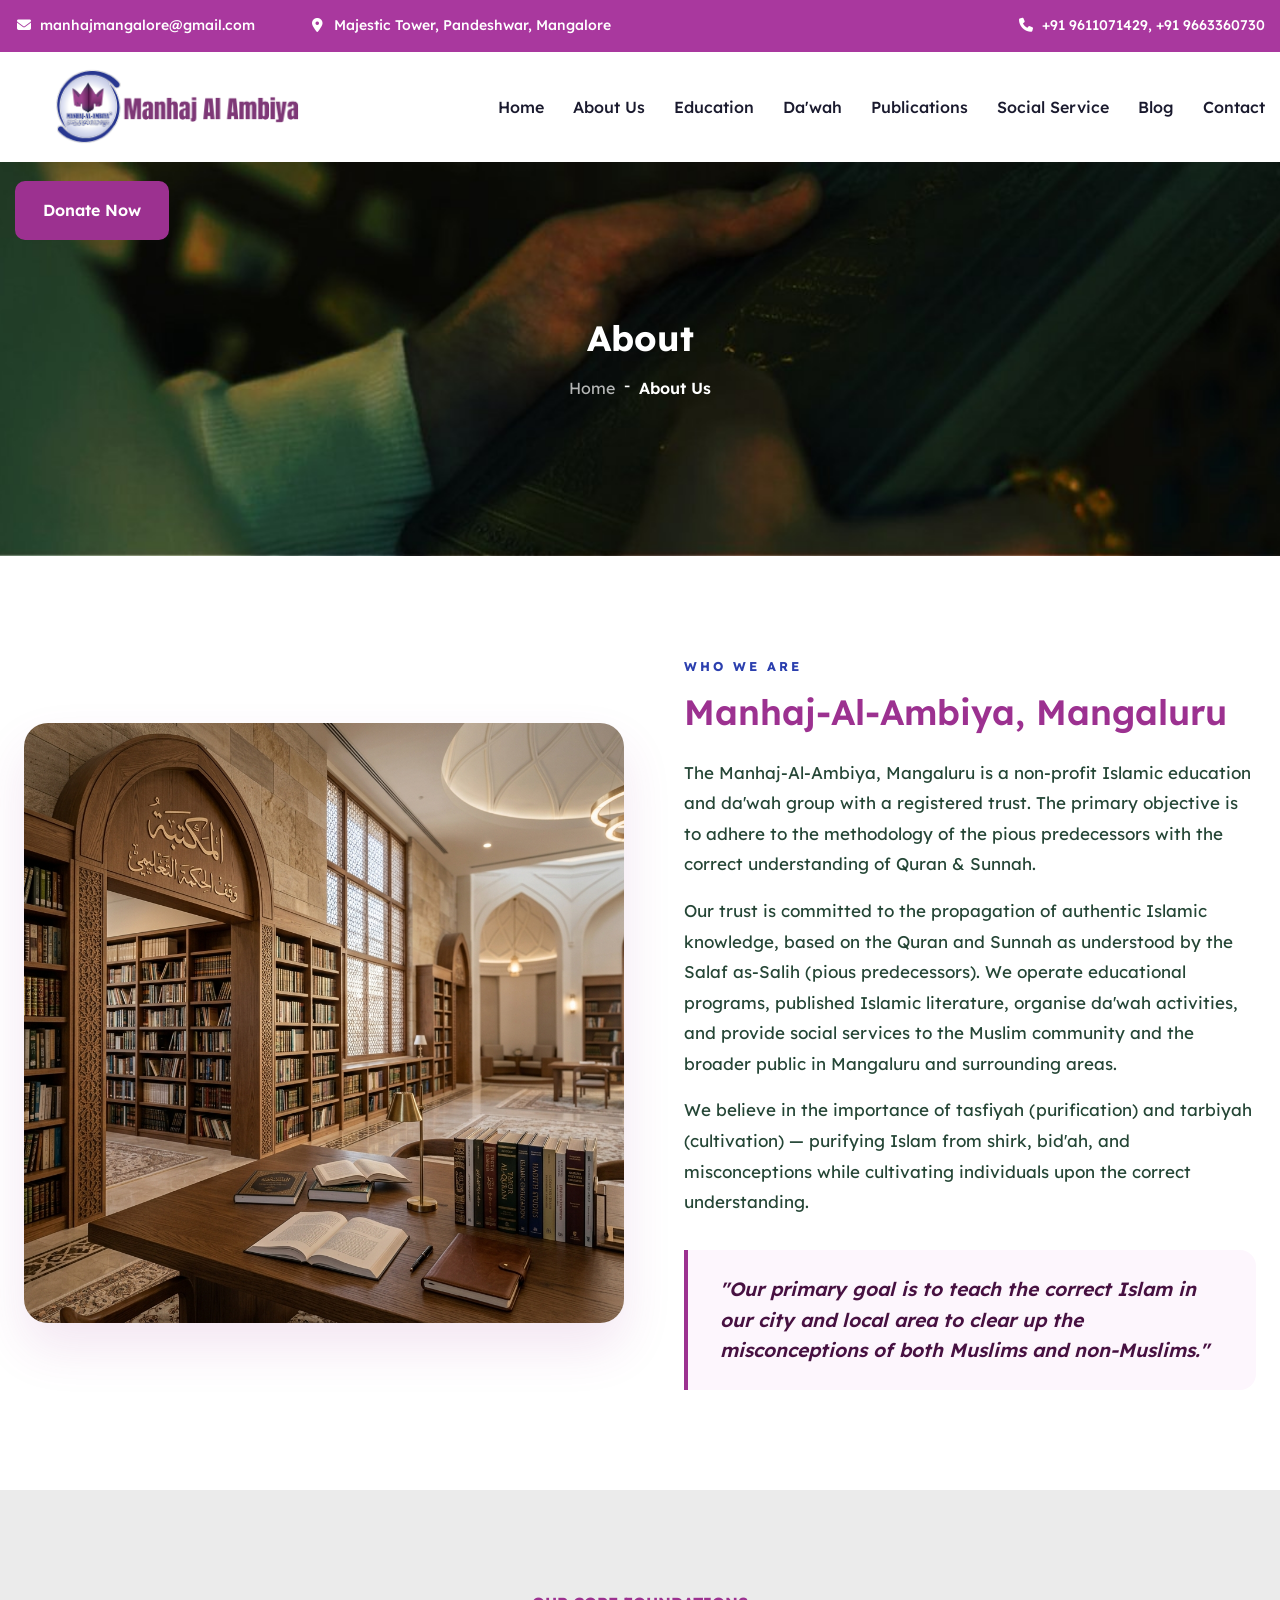
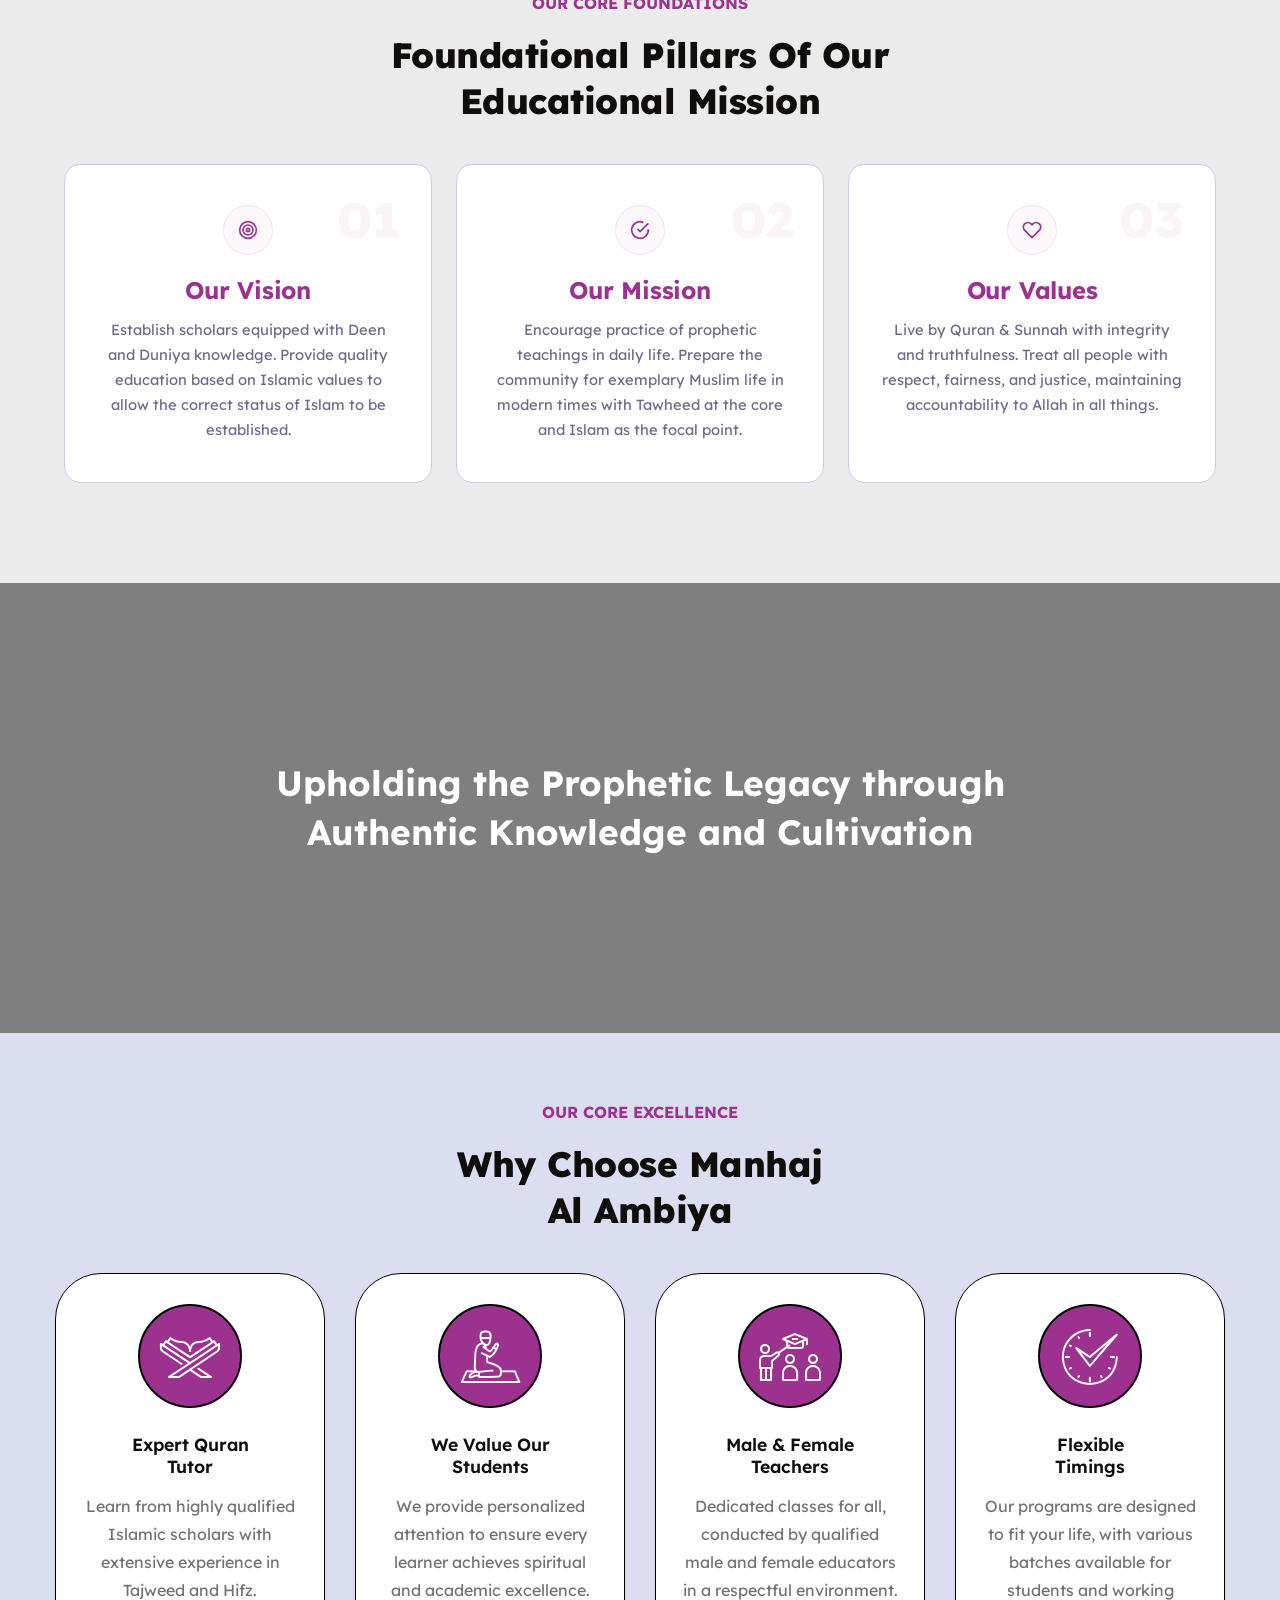
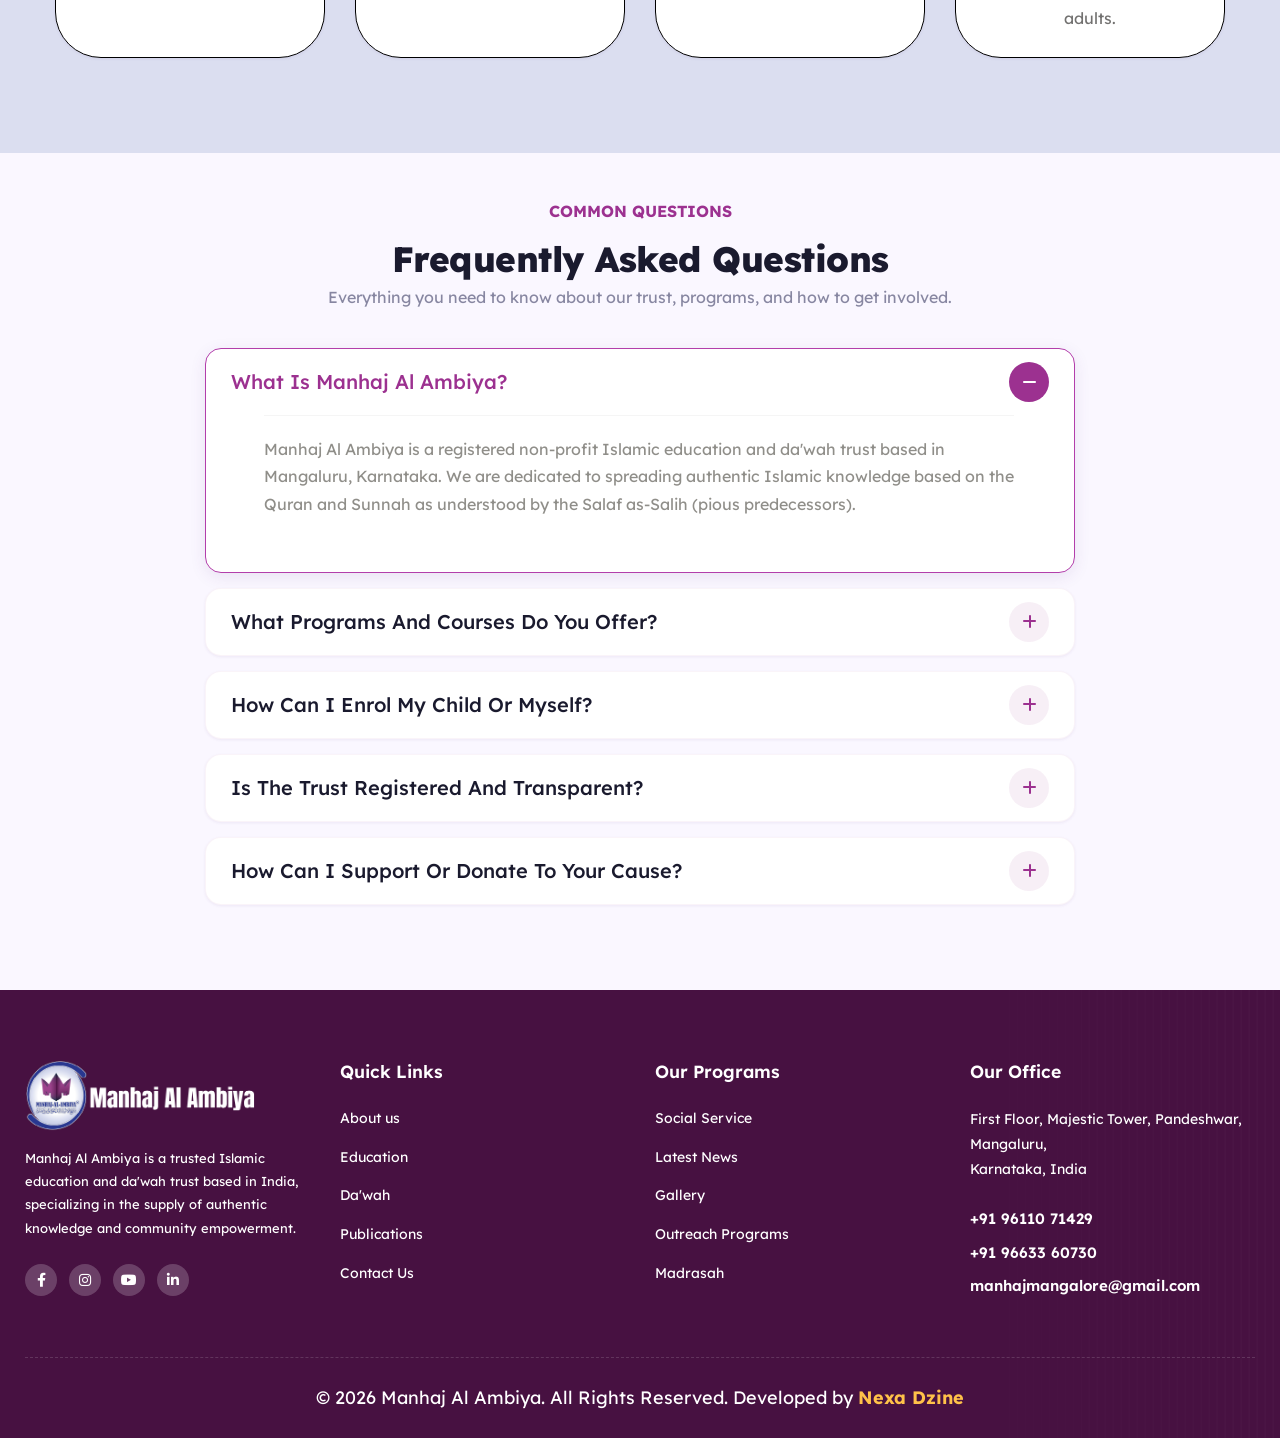
==== about.html @ c3f40b12 "first commit" ====
<!DOCTYPE html>
<html lang="en" dir="ltr">

<head>
	<meta charset="UTF-8">
	<meta name="viewport" content="width=device-width, initial-scale=1.0">
	<title>About Us — Manhaj Al Ambiya</title>
	<meta name="description"
		content="Learn about our mission, vision, and values as a da'wah organisation in Mangaluru followings the pious predecessors.">
	<link href="assets/css/bootstrap.css" rel="stylesheet">
	<link rel="stylesheet" href="assets/css/style.css">
	<link href="assets/css/responsive.css" rel="stylesheet">
	<link href="https://fonts.googleapis.com/css2?family=Lexend:wght@300;400;500;600;700;800;900&display=swap"
		rel="stylesheet">
	<link rel="stylesheet" href="styles.css">
</head>

<body>
	<div class="page-wrapper">

		<!-- Navbar -->
		<!-- Main Header / Style Five -->
		<header class="main-header header-style-five">
			<!-- Header Top -->
			<div class="header-top style-two">
				<div class="auto-container">
					<div class="inner-container">
						<div class="d-flex justify-content-between align-items-center flex-wrap">
							<div class="left-box d-flex align-items-center flex-wrap">
								<ul class="header-top_list">
									<li><span class="icon fa-solid fa-envelope fa-fw"></span>manhajmangalore@gmail.com
									</li>
									<li><span class="icon fa-solid fa-location-dot fa-fw"></span>Majestic Tower,
										Pandeshwar, Mangalore</li>
								</ul>
							</div>
							<ul class="header-top_list-two">
								<li style="font-weight: 500;"><span class="icon fa-solid fa-phone fa-fw"></span>+91
									9611071429, +91 9663360730</li>
							</ul>
						</div>
					</div>
				</div>
			</div>

			<!-- Header Upper -->
			<div class="header-upper">
				<div class="auto-container">
					<div class="inner-container">
						<div class="d-flex justify-content-between align-items-center flex-wrap">

							<div class="logo-box">
								<div class="logo"><a href="index.html"><img src="assets/main-img/logo/main-logo.png"
											alt="Manhaj Al Ambiya Logo"></a></div>
							</div>

							<div class="nav-outer">
								<!-- Main Menu -->
								<nav class="main-menu navbar-expand-md">
									<div class="navbar-header">
										<!-- Toggle Button -->
										<button class="navbar-toggler" type="button" data-toggle="collapse"
											data-target="#navbarSupportedContent" aria-controls="navbarSupportedContent"
											aria-expanded="false" aria-label="Toggle navigation">
											<span class="icon-bar"></span>
											<span class="icon-bar"></span>
											<span class="icon-bar"></span>
										</button>
									</div>

									<div class="navbar-collapse collapse clearfix" id="navbarSupportedContent">
										<ul class="navigation clearfix">
											<li class="active"><a href="index.html">Home</a></li>
											<li><a href="about.html">About Us</a></li>
											<li><a href="education.html">Education</a></li>
											<li><a href="dawa.html">Da'wah</a></li>
											<li><a href="publications.html">Publications</a></li>
											<li><a href="social-service.html">Social Service</a></li>
											<li><a href="blog.html">Blog</a></li>
											<li><a href="contact.html">Contact</a></li>
										</ul>
									</div>
								</nav>
							</div>

							<div class="outer-box d-flex align-items-center flex-wrap">
								<div class="header_button-box">
									<a href="#donation" class="theme-btn btn-style-five">
										<span class="btn-wrap">
											<span class="text-one">Donate Now</span>
											<span class="text-two">Donate Now</span>
										</span>
									</a>
								</div>
								<!-- Mobile Navigation Toggler -->
								<div class="mobile-nav-toggler"><span class="icon flaticon-menu"></span></div>
							</div>

						</div>
					</div>
				</div>
			</div>

			<!-- Mobile Menu  -->
			<div class="mobile-menu">
				<div class="menu-backdrop"></div>
				<div class="close-btn"><span class="icon flaticon-close-1"></span></div>

				<nav class="menu-box">
					<div class="nav-logo"><a href="index.html"><img src="assets/main-img/logo/main-logo.png"
								alt="Manhaj Al Ambiya Logo" style="height:48px;"></a></div>
					<div class="menu-outer">
						<!--Here Menu Will Come Automatically Via Javascript / Same Menu as in Header-->
					</div>
				</nav>
			</div>
		</header>
		<!-- End Header Five -->

		<main>
			<!-- Page Title -->
			<section class="page-title" style="background-image:url(assets/main-img/background/page-title.jpg)">
				<div class="auto-container">
					<h2>About</h2>
					<ul class="bread-crumb clearfix">
						<li><a href="index.html">Home</a></li>
						<li>About Us</li>
					</ul>
				</div>
			</section>
			<!-- End Page Title -->

			<!-- Who We Are -->
			<section class="section">
				<div class="container" style="max-width: 1400px;">
					<div
						style="display: flex; align-items: center; gap: 60px; justify-content: center; flex-wrap: wrap;">

						<!-- Image Column -->
						<div class="fade-up" style="flex: 1 1 100%; max-width: 600px;">
							<div
								style="width: 100%; aspect-ratio: 1/1; max-height: 600px; overflow:hidden; border-radius: 24px; box-shadow: 0 25px 50px rgba(156, 49, 144, 0.12);">
								<img src="assets/main-img/resource/about-us.png" alt="Who We Are - Manhaj-Al-Ambiya"
									style="width: 100%; height: 100%; display:block; object-fit: cover;">
							</div>
						</div>

						<!-- Content Column -->
						<div class="fade-up" style="flex: 1; min-width: 320px; max-width: 650px;">
							<div style="margin-bottom:24px;">
								<span class="section__label">Who We Are</span>
								<h2 class="section__heading" style="margin-top:8px;">Manhaj-Al-Ambiya, Mangaluru</h2>
							</div>
							<p style="font-size: 17px; line-height: 1.8;">The Manhaj-Al-Ambiya, Mangaluru is a
								non-profit Islamic education and da'wah group with a registered trust. The primary
								objective is to adhere to the methodology of the pious predecessors with the correct
								understanding of Quran & Sunnah.</p>
							<p style="font-size: 17px; line-height: 1.8;">Our trust is committed to the propagation of
								authentic Islamic knowledge, based on the Quran and Sunnah as understood by the Salaf
								as-Salih (pious predecessors). We operate educational programs, published Islamic
								literature, organise da'wah activities, and provide social services to the Muslim
								community and the broader public in Mangaluru and surrounding areas.</p>
							<p style="font-size: 17px; line-height: 1.8;">We believe in the importance of tasfiyah
								(purification) and tarbiyah (cultivation) — purifying Islam from shirk, bid'ah, and
								misconceptions while cultivating individuals upon the correct understanding.</p>

							<blockquote
								style="border-left:4px solid #9c3190;padding:24px 32px;margin:32px 0 0;background:#fdf6fd;border-radius:0 16px 16px 0;">
								<p class="text-quote"
									style="color:#471141;font-size:1.2rem;margin-bottom:0; font-weight: 600; font-style: italic;">
									"Our primary goal is to teach the correct Islam in our city and local area to clear
									up the misconceptions of both Muslims and non-Muslims."</p>
							</blockquote>
						</div>

					</div>
				</div>
			</section>

			<!-- Vision / Mission / Values -->
			<section class="section section--light">
				<div class="container">
					<div class="sec-title centered fade-up">
						<div class="sec-title_title">OUR CORE FOUNDATIONS</div>
						<h2 class="sec-title_heading">Foundational Pillars of Our <br> Educational Mission</h2>
					</div>
					<div class="vmv-grid stagger">
						<div class="vmv-panel">
							<span class="vmv-number">01</span>
							<div class="icon-circle">
								<svg viewBox="0 0 24 24" fill="none" stroke="currentColor" stroke-width="2">
									<circle cx="12" cy="12" r="10" />
									<circle cx="12" cy="12" r="6" />
									<circle cx="12" cy="12" r="2" />
								</svg>
							</div>
							<h3>Our Vision</h3>
							<p>Establish scholars equipped with Deen and Duniya knowledge. Provide quality education
								based on Islamic values to allow the correct status of Islam to be established.</p>
						</div>
						<div class="vmv-panel">
							<span class="vmv-number">02</span>
							<div class="icon-circle">
								<svg viewBox="0 0 24 24" fill="none" stroke="currentColor" stroke-width="2">
									<path d="M22 11.08V12a10 10 0 1 1-5.93-9.14" />
									<polyline points="22 4 12 14.01 9 11.01" />
								</svg>
							</div>
							<h3>Our Mission</h3>
							<p>Encourage practice of prophetic teachings in daily life. Prepare the community for
								exemplary Muslim life in modern times with Tawheed at the core and Islam as the focal
								point.</p>
						</div>
						<div class="vmv-panel">
							<span class="vmv-number">03</span>
							<div class="icon-circle">
								<svg viewBox="0 0 24 24" fill="none" stroke="currentColor" stroke-width="2">
									<path
										d="M20.84 4.61a5.5 5.5 0 0 0-7.78 0L12 5.67l-1.06-1.06a5.5 5.5 0 0 0-7.78 7.78l1.06 1.06L12 21.23l7.78-7.78 1.06-1.06a5.5 5.5 0 0 0 0-7.78z" />
								</svg>
							</div>
							<h3>Our Values</h3>
							<p>Live by Quran & Sunnah with integrity and truthfulness. Treat all people with respect,
								fairness, and justice, maintaining accountability to Allah in all things.</p>
						</div>
					</div>
				</div>
			</section>

			<!-- Parallax Image Section -->
			<section class="parallax-section" style="background-image: url('assets/main-img/background/10.jpg');">
				<div class="auto-container">
					<h2 class="parallax-heading">Upholding the Prophetic Legacy through<br>Authentic Knowledge and Cultivation</h2>
				</div>
			</section>


			<!-- SECTION 5 — WHY CHOOSE US (Institute One) -->
			<section class="institute-one" id="why-us">
				<div class="auto-container">
					<!-- Sec Title -->
					<div class="sec-title centered">
						<div class="sec-title_title">Our Core Excellence</div>
						<h2 class="sec-title_heading">Why Choose Manhaj <br> Al Ambiya</h2>
					</div>
					<div class="row clearfix">

						<!-- Institute Block One -->
						<div class="institute-block_one col-xl-3 col-lg-6 col-md-6 col-sm-12">
							<div class="institute-block_one-inner wow fadeInLeft" data-wow-delay="150ms"
								data-wow-duration="1000ms">
								<div class="institute-block_one-bismillah"
									style="background-image:url(assets/main-img/icons/bismillah-5.png)"></div>
								<div class="institute-block_one-icon flaticon-quran-1"></div>
								<h4 class="institute-block_one-heading"><a href="education.html">Expert Quran <br>
										Tutor</a></h4>
								<div class="institute-block_one-text">Learn from highly qualified Islamic scholars with
									extensive experience in Tajweed and Hifz.</div>
							</div>
						</div>

						<!-- Institute Block One -->
						<div class="institute-block_one col-xl-3 col-lg-6 col-md-6 col-sm-12">
							<div class="institute-block_one-inner wow fadeInLeft" data-wow-delay="150ms"
								data-wow-duration="1000ms">
								<div class="institute-block_one-bismillah"
									style="background-image:url(assets/main-img/icons/bismillah-5.png)"></div>
								<div class="institute-block_one-icon flaticon-pray-1"></div>
								<h4 class="institute-block_one-heading"><a href="education.html">We Value Our <br>
										Students</a></h4>
								<div class="institute-block_one-text">We provide personalized attention to ensure every
									learner achieves spiritual and academic excellence.</div>
							</div>
						</div>

						<!-- Institute Block One -->
						<div class="institute-block_one col-xl-3 col-lg-6 col-md-6 col-sm-12">
							<div class="institute-block_one-inner wow fadeInLeft" data-wow-delay="150ms"
								data-wow-duration="1000ms">
								<div class="institute-block_one-bismillah"
									style="background-image:url(assets/main-img/icons/bismillah-5.png)"></div>
								<div class="institute-block_one-icon flaticon-education"></div>
								<h4 class="institute-block_one-heading"><a href="education.html">Male & Female <br>
										Teachers</a></h4>
								<div class="institute-block_one-text">Dedicated classes for all, conducted by qualified
									male and female educators in a respectful environment.</div>
							</div>
						</div>

						<!-- Institute Block One -->
						<div class="institute-block_one col-xl-3 col-lg-6 col-md-6 col-sm-12">
							<div class="institute-block_one-inner wow fadeInLeft" data-wow-delay="150ms"
								data-wow-duration="1000ms">
								<div class="institute-block_one-bismillah"
									style="background-image:url(assets/main-img/icons/bismillah-5.png)"></div>
								<div class="institute-block_one-icon flaticon-time-management"></div>
								<h4 class="institute-block_one-heading"><a href="contact.html">Flexible <br>
										Timings</a></h4>
								<div class="institute-block_one-text">Our programs are designed to fit your life, with
									various batches available for students and working adults.</div>
							</div>
						</div>

					</div>
				</div>
			</section>

						<!-- FAQ Section -->
			<section class="faq-section">
				<div class="auto-container" style="max-width: 900px;">
					<!-- Sec Title -->
					<div class="sec-title style-two centered" style="min-height: 120px; margin-top: -25px;">
						<div class="sec-title_title">Common Questions</div>
						<h2 class="sec-title_heading" style="margin-top: 3px;">Frequently Asked Questions</h2>
						<div class="sec-title_text" style="padding-top: 0px; margin-top: -13px;">Everything you need to know about our trust, programs, and how to get involved.</div>
					</div>

					<!-- FAQ Accordion -->
					<ul class="accordion-box style-two" style="margin-top: -10px;">
						<!-- Item 1 -->
						<li class="accordion block active-block">
							<div class="acc-btn active">
								What is Manhaj Al Ambiya?
								<div class="icon-outer"><span class="icon-plus fas fa-solid fa-plus fa-fw"></span> <span class="icon-minus fas fa-solid fa-minus fa-fw"></span></div>
							</div>
							<div class="acc-content current">
								<div class="content">
									<div class="text">Manhaj Al Ambiya is a registered non-profit Islamic education and da'wah trust based in Mangaluru, Karnataka. We are dedicated to spreading authentic Islamic knowledge based on the Quran and Sunnah as understood by the Salaf as-Salih (pious predecessors).</div>
								</div>
							</div>
						</li>

						<!-- Item 2 -->
						<li class="accordion block">
							<div class="acc-btn">
								What programs and courses do you offer?
								<div class="icon-outer"><span class="icon-plus fas fa-solid fa-plus fa-fw"></span> <span class="icon-minus fas fa-solid fa-minus fa-fw"></span></div>
							</div>
							<div class="acc-content">
								<div class="content">
									<div class="text">We offer a wide range of programs including Quranic Tajweed, Hifz (memorisation), Arabic language studies, Islamic Fiqh, and da'wah training. Our Madrasah caters to both children and adults, with separate classes for male and female students.</div>
								</div>
							</div>
						</li>

						<!-- Item 3 -->
						<li class="accordion block">
							<div class="acc-btn">
								How can I enrol my child or myself?
								<div class="icon-outer"><span class="icon-plus fas fa-solid fa-plus fa-fw"></span> <span class="icon-minus fas fa-solid fa-minus fa-fw"></span></div>
							</div>
							<div class="acc-content">
								<div class="content">
									<div class="text">You can enrol by visiting our office at First Floor, Majestic Tower, Pandeshwar, Mangaluru, or by contacting us directly via phone (+91 96110 71429) or email (manhajmangalore@gmail.com). Our team will guide you through the admission process.</div>
								</div>
							</div>
						</li>

						<!-- Item 4 -->
						<li class="accordion block">
							<div class="acc-btn">
								Is the trust registered and transparent?
								<div class="icon-outer"><span class="icon-plus fas fa-solid fa-plus fa-fw"></span> <span class="icon-minus fas fa-solid fa-minus fa-fw"></span></div>
							</div>
							<div class="acc-content">
								<div class="content">
									<div class="text">Yes. Manhaj Al Ambiya is a fully registered non-profit Islamic trust operating under authentic prophetic methodology. We operate with full transparency and community accountability. All donations are used exclusively for education, da'wah, and community welfare activities.</div>
								</div>
							</div>
						</li>

						<!-- Item 5 -->
						<li class="accordion block">
							<div class="acc-btn">
								How can I support or donate to your cause?
								<div class="icon-outer"><span class="icon-plus fas fa-solid fa-plus fa-fw"></span> <span class="icon-minus fas fa-solid fa-minus fa-fw"></span></div>
							</div>
							<div class="acc-content">
								<div class="content">
									<div class="text">You can donate through our UPI QR code available on our homepage, or contact us directly for bank transfer details. Every contribution, no matter how small, helps us sustain our educational programs and serve the community.</div>
								</div>
							</div>
						</li>
					</ul>
				</div>
			</section>
		</main>

		<!-- Footer (compact) -->
		<footer class="modern-footer-ref">
			<div class="auto-container position-relative" style="z-index: 2;">
				<div class="row">

					<!-- Column 1: Logo & Text -->
					<div class="col-lg-3 col-md-6 mb-5 mb-lg-0">
						<div class="footer-widget logo-widget pe-lg-4">
							<div class="footer-logo mb-3">
								<a href="index.html">
									<img src="assets/main-img/logo/footer-logo.png" alt="Manhaj Al Ambiya">
								</a>
							</div>
							<p class="footer-text-ref">
								Manhaj Al Ambiya is a trusted Islamic education and da'wah trust based in India,
								specializing in the supply of authentic knowledge and community empowerment.
							</p>
							<!-- Social Icons Moved Here -->
							<div class="social-group-ref mt-4">
								<a href="https://facebook.com/" aria-label="Facebook"><i
										class="fa-brands fa-facebook-f"></i></a>
								<a href="https://instagram.com/" aria-label="Instagram"><i
										class="fa-brands fa-instagram"></i></a>
								<a href="https://youtube.com/" aria-label="YouTube"><i
										class="fa-brands fa-youtube"></i></a>
								<a href="https://linkedin.com/" aria-label="LinkedIn"><i
										class="fa-brands fa-linkedin-in"></i></a>
							</div>
						</div>
					</div>

					<!-- Column 2: Products / Quick Links -->
					<div class="col-lg-3 col-md-6 mb-5 mb-lg-0">
						<div class="footer-widget links-widget ps-lg-5">
							<h4 class="footer-title-ref">Quick Links</h4>
							<ul class="footer-list-ref">
								<li><a href="about.html">About us</a></li>
								<li><a href="education.html">Education</a></li>
								<li><a href="dawa.html">Da'wah</a></li>
								<li><a href="publications.html">Publications</a></li>
								<li><a href="contact.html">Contact Us</a></li>
							</ul>
						</div>
					</div>

					<!-- Column 3: Resources / Other Links -->
					<div class="col-lg-3 col-md-6 mb-5 mb-md-0">
						<div class="footer-widget links-widget ps-lg-4">
							<h4 class="footer-title-ref">Our Programs</h4>
							<ul class="footer-list-ref">
								<li><a href="social-service.html">Social Service</a></li>
								<li><a href="blog.html">Latest News</a></li>
								<li><a href="gallery.html">Gallery</a></li>
								<li><a href="dawa.html">Outreach Programs</a></li>
								<li><a href="education.html">Madrasah</a></li>
							</ul>
						</div>
					</div>

					<!-- Column 4: Our Office -->
					<div class="col-lg-3 col-md-6">
						<div class="footer-widget office-widget">
							<h4 class="footer-title-ref">Our Office</h4>
							<span class="contact-text-ref">
								First Floor, Majestic Tower, Pandeshwar, Mangaluru,<br>Karnataka, India
							</span>
							<a href="tel:+919611071429" class="contact-highlight-ref mt-4">+91 96110 71429</a>
							<a href="tel:+919663360730" class="contact-highlight-ref mt-2">+91 96633 60730</a>
							<a href="mailto:manhajmangalore@gmail.com"
								class="contact-highlight-ref mt-2">manhajmangalore@gmail.com</a>
						</div>
					</div>

				</div>

				<!-- Footer Bottom Area -->
				<div class="footer-bottom-ref">
					<!-- Copyright -->
					<div class="copyright-ref mb-3 mb-md-0">
						© 2026 Manhaj Al Ambiya. All Rights Reserved. Developed by <a href="https://wa.link/jpp1mq"
							target="_blank">Nexa Dzine</a>
					</div>
				</div>

			</div>
		</footer>

	</div><!-- End PageWrapper -->

	<!-- Search Popup -->
	<div class="search-popup">
		<div class="color-layer"></div>
		<button class="close-search"><span class="flaticon-close-1"></span></button>
		<form method="post" action="blog.html">
			<div class="form-group">
				<input type="search" name="search-field" value="" placeholder="Search Here" required="">
				<button class="fa fa-solid fa-magnifying-glass fa-fw" type="submit"></button>
			</div>
		</form>
	</div>
	<!-- End Search Popup -->

	<div class="progress-wrap">
		<svg class="progress-circle svg-content" width="100%" height="100%" viewBox="-1 -1 102 102">
			<path d="M50,1 a49,49 0 0,1 0,98 a49,49 0 0,1 0,-98" />
		</svg>
	</div>

	<script src="assets/js/jquery.js"></script>
	<script src="assets/js/popper.min.js"></script>
	<script src="assets/js/bootstrap.min.js"></script>
	<script src="assets/js/appear.js"></script>
	<script src="assets/js/parallax.min.js"></script>
	<script src="assets/js/tilt.jquery.min.js"></script>
	<script src="assets/js/jquery.paroller.min.js"></script>
	<script src="assets/js/wow.js"></script>
	<script src="assets/js/jarallax.js"></script>
	<script src="assets/js/swiper.min.js"></script>
	<script src="assets/js/backtotop.js"></script>
	<script src="assets/js/odometer.js"></script>
	<script src="assets/js/parallax-scroll.js"></script>
	<script src="assets/js/gsap.min.js"></script>
	<script src="assets/js/SplitText.min.js"></script>
	<script src="assets/js/ScrollTrigger.min.js"></script>
	<script src="assets/js/ScrollToPlugin.min.js"></script>
	<script src="assets/js/ScrollSmoother.min.js"></script>
	<script src="assets/js/magnific-popup.min.js"></script>
	<script src="assets/js/nav-tool.js"></script>
	<script src="assets/js/jquery-ui.js"></script>
	<script src="assets/js/element-in-view.js"></script>
	<script src="assets/js/script.js"></script>
	<script src="script.js"></script>
</body>

</html>
---- assets/css/style.css ----
/* Al-Quran Online Business HTML-5 Template */

/*** 

====================================================================
	Attachment Css Files
====================================================================

***/

@import url('global.css');
@import url('header.css');
@import url('footer.css');
@import url('animate.css');
@import url('preloader.css');
@import url('jquery-ui.css');
@import url('swiper.min.css');
@import url('font-awesome.css');
@import url('custom-animate.css');
@import url('magnific-popup.css');
@import url('flaticon_afbd3404a2e1104832d0.css');
@import url('odometer-theme-default.css');
@import url('jquery.bootstrap-touchspin.css');

/*** 

====================================================================
	Main Slider Section
====================================================================

***/

.slider-one{
	position:relative;
}

.slider-one .main-slider-prev{
	position: absolute;
	top: 35%;
	left: 15px;
	width: 50px;
	height: 50px;
	cursor: pointer;
	line-height: 50px;
	text-align: center;
	display: inline-block;
	border-radius: 50px 50px;
	color: var(--white-color);
	font-size: var(--font-16);
	transition:all 300ms ease;
	-moz-transition:all 300ms ease;
	-webkit-transition:all 300ms ease;
	-ms-transition:all 300ms ease;
	-o-transition:all 300ms ease;
	background-color: var(--main-color);
}

.slider-one .main-slider-prev:hover{
	color: var(--white-color);
	border-color: var(--main-color);
	background-color: var(--main-color);
}

.slider-one .main-slider-next:hover{
	color: var(--white-color);
	border-color: var(--main-color);
	background-color: var(--main-color);
}

.slider-one .main-slider-next::after,
.slider-one .main-slider-prev::after{
	display: none;
}

.slider-one .main-slider-next{
	position: absolute;
	right: 15px;
	width: 50px;
	height: 50px;
	cursor: pointer;
	line-height: 50px;
	text-align: center;
	display: inline-block;
	border-radius: 50px 50px;
	color: var(--white-color);
	font-size: var(--font-16);
	transition:all 300ms ease;
	-moz-transition:all 300ms ease;
	-webkit-transition:all 300ms ease;
	-ms-transition:all 300ms ease;
	-o-transition:all 300ms ease;
	background-color: var(--main-color);
}

.slider-one .swiper-slide{
	position:relative;
	overflow:hidden;
	background-size:cover;
	padding:210px 0px 277px;
}

.slider-one_image-layer{
	position:absolute;
	left:0px;
	top:0px;
	right:0px;
	bottom:0px;
	z-index:1;
	opacity: 0;
	background-size:cover;
	background-position: center center;

    clip-path: polygon(0 0, 0 0, 0 100%, 0% 100%);
	
	-webkit-transition: all 1000ms linear;
	-moz-transition: all 1000ms linear;
	-ms-transition: all 1000ms linear;
	-o-transition: all 1000ms linear;
	transition: all 1000ms linear;
}

.slider-one .swiper-slide-active .slider-one_image-layer{
	opacity: 1;
	clip-path: polygon(0 0, 100% 0, 100% 100%, 0% 100%);
}

.slider-one_content{
	position:relative;
	z-index: 1;
}

.slider-one_content-inner{
	position:relative;
	text-align: center;
}

.slider-one_title{
	font-weight: 600;
	font-size: 16px;
	color: var(--white-color);
	text-transform: uppercase;

	transition:all 900ms ease;
	-moz-transition:all 900ms ease;
	-webkit-transition:all 900ms ease;
	-ms-transition:all 900ms ease;
	-o-transition:all 900ms ease;
	transition: 1.3s cubic-bezier(0.5, 0.5, 0, 1);
    clip-path: polygon(0% 0%, 0% 0%, 0% 100%, 0% 100%);
}

.slider-one .swiper-slide-active .slider-one_title{
	-webkit-transition-delay: 200ms;
	-moz-transition-delay: 200ms;
	-ms-transition-delay: 200ms;
	-o-transition-delay: 200ms;
	transition-delay: 200ms;
	clip-path: polygon(0% 0%, 100% 0%, 100% 100%, 0% 100%);
}

.slider-one_heading{
	color: var(--white-color);
	text-transform: capitalize;
	margin-top:var(--margin-top-20);
	margin-bottom:var(--margin-bottom-25);

	transition:all 900ms ease;
	-moz-transition:all 900ms ease;
	-webkit-transition:all 900ms ease;
	-ms-transition:all 900ms ease;
	-o-transition:all 900ms ease;
	transition: 1.3s cubic-bezier(0.5, 0.5, 0, 1);
    clip-path: polygon(0% 0%, 0% 0%, 0% 100%, 0% 100%);
}

.slider-one .swiper-slide-active .slider-one_heading{
	-webkit-transition-delay: 500ms;
	-moz-transition-delay: 500ms;
	-ms-transition-delay: 500ms;
	-o-transition-delay: 500ms;
	transition-delay: 500ms;
	clip-path: polygon(0% 0%, 100% 0%, 100% 100%, 0% 100%);
}

.slider-one_text{
	position: relative;
	max-width: 580px;
	line-height: 30px;
	font-weight: 500;
	margin: 0 auto;
	font-size: var(--font-20);
	color: var(--white-color);
	margin-top:var(--margin-top-10);
	margin-bottom:var(--margin-bottom-35);

	transition:all 900ms ease;
	-moz-transition:all 900ms ease;
	-webkit-transition:all 900ms ease;
	-ms-transition:all 900ms ease;
	-o-transition:all 900ms ease;
	transition: 1.3s cubic-bezier(0.5, 0.5, 0, 1);
    clip-path: polygon(0% 0%, 0% 0%, 0% 100%, 0% 100%);
}

.slider-one .swiper-slide-active .slider-one_text{
	
	-webkit-transition-delay: 900ms;
	-moz-transition-delay: 900ms;
	-ms-transition-delay: 900ms;
	-o-transition-delay: 900ms;
	transition-delay: 900ms;
	clip-path: polygon(0% 0%, 100% 0%, 100% 100%, 0% 100%);

}

.slider-one .slider-one_button{
	display:inline-block;
	padding: 0px 7px;
	transition:all 900ms ease;
	-moz-transition:all 900ms ease;
	-webkit-transition:all 900ms ease;
	-ms-transition:all 900ms ease;
	-o-transition:all 900ms ease;
	transition: 1.3s cubic-bezier(0.5, 0.5, 0, 1);
    clip-path: polygon(0% 0%, 0% 0%, 0% 100%, 0% 100%);
}

.slider-one .swiper-slide-active .slider-one_button{
	-webkit-transition-delay: 1300ms;
	-moz-transition-delay: 1300ms;
	-ms-transition-delay: 1300ms;
	-o-transition-delay: 1300ms;
	transition-delay: 1300ms;
	clip-path: polygon(0% 0%, 100% 0%, 100% 100%, 0% 100%);
}

/*** 

====================================================================
	Featured One
====================================================================

***/

.featured-one{
	position: relative;
	margin-top: -75px;
	z-index: 2;
}

.featured-one .auto-container{
	position: relative;
	max-width: 1390px;
}

.featured-one .inner-container{
	position: relative;
	border-radius: 5px;
	padding: 38px 90px 9px;
	background-position: center center;
	background-repeat: repeat-x;
	background-color: var(--color-eight);
}

.feature-block_one{
	position: relative;
	margin-bottom: var(--margin-bottom-30);
}

.feature-block_one-inner{
	position: relative;
	padding-left: 135px;
	font-weight: 500;
	line-height: 30px;
	min-height: 110px;
	font-size: var(--font-20);
	color: var(--color-nine);
	padding-top: var(--padding-top-25);
}

.feature-block_one-icon{
	position: absolute;
	left: 0px;
	top: 0px;
	width: 110px;
	height: 110px;
	text-align: center;
	line-height: 106px;
	border-radius: 150px;
	color: var(--color-six);
	font-size: var(--font-64);
	background-color: var(--color-two);
	border: 2px solid var(--black-color);
	transition:all 500ms ease;
	-moz-transition:all 500ms ease;
	-webkit-transition:all 500ms ease;
	-ms-transition:all 500ms ease;
	-o-transition:all 500ms ease;
	font-family: "flaticon_afbd3404a2e1104832d0";
}

.feature-block_one-inner:hover .feature-block_one-icon{
	transform: rotateY(180deg);
}

/*** 

====================================================================
	Welcome One
====================================================================

***/

.welcome-one{
	position: relative;
	padding: 110px 0px 70px;
}

.welcome-one .sec-title_title{
	gap: 20px;
}

.welcome-one .sec-title_title span{
	position: relative;
	top: -10px;
}

.welcome-one .sec-title_heading{
	margin-top: var(--margin-zero);
}

.welcome-one_pattern{
	position: absolute;
	left: 55px;
	top: -60px;
	width: 240px;
	height: 495px;
	background-repeat: no-repeat;
}

.welcome-one_pattern-two{
	position: absolute;
	right: 55px;
	top: -60px;
	width: 240px;
	height: 240px;
	background-repeat: no-repeat;
}

.welcome-one_content-column{
	position: relative;
	margin-bottom: 30px;
}

.welcome-one_content-outer{
	position: relative;
	padding-right: var(--padding-right-40);
}

.welcome-one_content{
	position: relative;
	margin-bottom: var(--margin-bottom-40);
	padding-left: var(--padding-left-200);
}

.welcome-one_content-outer p{
	position: relative;
	opacity: 0.80;
	color:var(--color-ten);
	line-height:28px; 
	font-size:var(--font-16);
}

.welcome-one_content-image{
	position: absolute;
	left: 0px;
	top: 5px;
	overflow: hidden;
	border-radius: 5px;
	display: inline-block;
}

.welcome-one_learn{
	position: relative;
	font-weight: 600;
	line-height: 30px;
	font-size: var(--font-20);
	color: var(--main-color);
	margin-top: var(--margin-top-30);
	font-family: 'Lexend', sans-serif;
	padding-top: var(--padding-left-5);
	padding-left: var(--padding-left-85);
}

.welcome-one_learn-icon{
	position: absolute;
	left: 0px;
	top: 0px;
	width: 72px;
	height: 72px;
	line-height: 72px;
	border-radius: 100px;
	font-size: var(--font-34);
	color: var(--color-two);
	text-align: center;
	transition:all 500ms ease;
	-moz-transition:all 500ms ease;
	-webkit-transition:all 500ms ease;
	-ms-transition:all 500ms ease;
	-o-transition:all 500ms ease;
	background-color: var(--main-color);
	font-family: "flaticon_afbd3404a2e1104832d0";
}

.welcome-one_learn:hover .welcome-one_learn-icon{
	color: var(--main-color);
	background-color: var(--color-two);
	transform: rotateY(180deg);
}

.welcome-one_image-column{
	position: relative;
	margin-bottom: 30px;
}

.welcome-one_image-outer{
	position: relative;
	padding-left: var(--padding-left-80);
}

.welcome-one_image{
	position: relative;
	margin-right: -220px;
}

.welcome-one_image::before{
	position: absolute;
	content: '';
	left: -15px;
	width: 15px;
	top: 90px;
	bottom: 0px;
	background-color: var(--main-color);
}

.welcome-one_image::after{
	position: absolute;
	content: '';
	left: -15px;
	width: 15px;
	top: 50px;
	height: 40px;
	background-color: var(--color-two);
}

.welcome-one_image img{
	position: relative;
	overflow: hidden;
	width: 100%;
	border-radius: 10px;
}

.welcome-one_ameen{
	position: absolute;
	right: -170px;
	top: 40px;
	z-index: 1;
	-webkit-animation: icon-bounce 0.8s ease-out infinite;
    animation: icon-bounce 0.8s ease-out infinite;
}

.welcome-one_years{
	position: absolute;
	left: 15px;
	bottom: 0px;
	gap: 20px;
	z-index: 1;
	font-size: 24px;
	font-weight: 400;
	color: var(--color-eleven);
	padding: 18px 70px 18px 20px;
}

.welcome-one_years::before{
	position: absolute;
	content: '';
	left: 0px;
	top: 0px;
	right: 0px;
	bottom: 0px;
	z-index: -1;
	background: #50bc84;
	background: linear-gradient(to right, #50bc84 0%, var(--color-secondary) 60%);
	clip-path: polygon(0 0, 100% 0, 94% 50%, 100% 100%, 0 100%, 0% 50%);
}

/*** 

====================================================================
	Service One
====================================================================

***/

.service-one{
	position: relative;
	padding: 85px 0px 155px;
	background-position: center center;
	background-repeat: no-repeat;
	background-color: var(--color-twelve);
}

.service-one .sec-title{
	margin-bottom: var(--margin-bottom-60);
}

/* Style Two */

.service-one.style-two{
	background-color: inherit;
}

.service-one.style-two::before{
	position: absolute;
	content: '';
	left: 0px;
	top: -96px;
	right: 0px;
	bottom: 0px;
	z-index: -1;
	background: #2F443A;
	background: linear-gradient(to right, #2F443A 40%, #F2CD64 100%);
}

.service-one.style-two .sec-title_title{
	color: var(--white-color);
}

/* Style Three */

.service-one.style-three{
	background-color: inherit;
}

.service-one.style-three::before{
	position: absolute;
	content: '';
	left: 0px;
	top: 0px;
	right: 0px;
	bottom: 0px;
	z-index: -1;
	background-color: var(--color-thirtysix);
}

.service-one.style-three .sec-title_title{
	color: var(--white-color);
}
 
/* Service Block One */

.service-block_one{
	position: relative;
	margin-bottom: var(--margin-bottom-30);
}

.service-block_one.style-two .service-block_one-icon{
	background: #50bc84;
    background: linear-gradient(to right, #50bc84 0%, var(--color-secondary) 100%);
}

.service-block_one-inner{
	position: relative;
	border-radius: 5px;
	overflow: hidden;
	background-color: var(--white-color);
}

.service-block_one-upper{
	position: relative;
	padding: 40px 40px;
}

.service-block_one-icon{
	position: absolute;
	right: 40px;
	top: 35px;
	width: 77px;
	height: 77px;
	line-height: 77px;
	text-align: center;
	border-radius: 150px;
	color: var(--color-six);
	font-size: var(--font-50);
	transition:all 500ms ease;
	-moz-transition:all 500ms ease;
	-webkit-transition:all 500ms ease;
	-ms-transition:all 500ms ease;
	-o-transition:all 500ms ease;
	background-color: var(--color-seven);
	font-family: "flaticon_afbd3404a2e1104832d0";
}

.service-block_one-heading{
	position: relative;
	font-weight: 500;
}

.service-block_one-heading a{
	position: relative;
	color: var(--color-nine);
}

.service-block_one-heading a:hover{
	color: var(--main-color);
}

.service-block_one-text{
	position: relative;
	opacity: 0.80;
	line-height:28px; 
	font-size:var(--font-18);
	color: var(--color-thirteen);
	margin-top: var(--margin-top-30);
}

.service-block_one-big_icon{
	position: absolute;
	left: 25px;
	bottom: 20px;
	transition:all 500ms ease;
	-moz-transition:all 500ms ease;
	-webkit-transition:all 500ms ease;
	-ms-transition:all 500ms ease;
	-o-transition:all 500ms ease;
}

.service-block_one-inner:hover .service-block_one-icon{
	-webkit-transition-delay: 300ms;
	-moz-transition-delay: 300ms;
	-ms-transition-delay: 300ms;
	-o-transition-delay: 300ms;
	transition-delay: 300ms;
	animation: icon-bounce 0.8s ease-out;
    -webkit-animation: icon-bounce 0.8s ease-out;
}

.service-block_one-inner:hover .service-block_one-big_icon{
	animation: icon-bounce 0.8s ease-out;
    -webkit-animation: icon-bounce 0.8s ease-out;
}

.service-block_one-lower{
	position: relative;
	padding: 14.5px 45px;

	transition:all 500ms ease;
	-moz-transition:all 500ms ease;
	-webkit-transition:all 500ms ease;
	-ms-transition:all 500ms ease;
	-o-transition:all 500ms ease;

	background-color: var(--color-fourteen);
}

.service-block_one-inner:hover .service-block_one-lower{
	background-color: var(--color-seven);
}

.service-block_one-more{
	position: relative;
	font-weight: 600;
	display: flex;
	gap: 10px;
	font-size: var(--font-14);
	color: var(--black-color);
	align-items: center;
}

.service-block_one-more i{
	position: relative;
	line-height: 1em;
	font-size: var(--font-18);
}

.service-block_one-more:hover{
	color: var(--black-color);
}

.service-block_one.style-three .service-block_one-big_icon{
	left: auto;
	top: 20px;
	right: 20px;
}

.service-block_one.style-three .service-block_one-icon{
	left: 40px;
	top: -39px;
	border: 1px solid var(--main-color);
}

.service-block_one.style-three .service-block_one-inner{
	overflow: inherit;
}

.service-block_one.style-three .service-block_one-lower{
	border-radius: 0px 0px 6px 6px;
}

.service-block_one.style-three .service-block_one-heading{
	margin-top: var(--margin-top-25);
}

/*** 

====================================================================
	Students One
====================================================================

***/

.students-one{
	position: relative;
	margin-top: -80px;
	padding-bottom: var(--padding-bottom-110);
}

/* Style Two */

.students-one.style-two{
	margin-top: -130px;
	padding-bottom: 0px;
}

.students-one.style-two .students-one_text{
	color: var(--color-thirtyseven);
}

.students-one.style-two .students-one_title{
	color: var(--color-fifteen);
}

.students-one.style-two .students-one_counter-count{
	color: var(--main-color);
}

.students-one.style-two .students-one_counter-text{
	color: var(--color-fifteen);
}

.students-one.style-two .students-one_counter-icon{
	background-color: var(--white-color);
}

.students-one.style-two .inner-container{
	background-color: var(--color-seven);
}

/* Style Three */

.students-one.style-three{
	margin-top: var(--margin-zero);
	padding-bottom: var(--padding-zero);
}

.students-one_pattern{
	position: absolute;
	left: 0px;
	top: 0px;
	right: 0px;
	bottom: 0px;
	background-position: center center;
	background-repeat: no-repeat;
}

.students-one .auto-container{
	position: relative;
	max-width: 1390px;
}

.students-one .inner-container{
	position: relative;
	border-radius: 5px;
	padding: 55px 140px 0px 150px;
	background-color: var(--main-color);
}

.students-one_title-column{
	position: relative;
}

.students-one_title-outer{
	position: relative;
	padding-bottom: var(--padding-bottom-40);
}

.students-one_title-box{
	position: relative;
}

.students-one_title{
	color: var(--white-color);
	text-transform: capitalize;
}

.students-one_text{
	position: relative;
	font-size: 16px;
	line-height: 26px;
	color: var(--white-color);
	margin-top: var(--margin-top-35);
	padding-right: var(--padding-right-20);
}

.students-one_counter{
	position: relative;
	margin-top: var(--margin-top-35);
}

.students-one_counter-inner{
	position: relative;
	min-height: 117px;
	padding-left: var(--padding-left-150);
}

.students-one_counter-icon{
	position: absolute;
	left: 0px;
	top: 0px;
	width: 117px;
	height: 117px;
	line-height: 117px;
	text-align: center;
	border-radius: 150px;
	color: var(--color-six);
	font-size: var(--font-64);
	transition:all 500ms ease;
	-moz-transition:all 500ms ease;
	-webkit-transition:all 500ms ease;
	-ms-transition:all 500ms ease;
	-o-transition:all 500ms ease;
	background-color: var(--color-seven);
	font-family: "flaticon_afbd3404a2e1104832d0";
}

.students-one_counter-inner:hover .students-one_counter-icon{
	color: var(--main-color);
	background-color: var(--white-color);
	transform: rotateY(360deg);
}

.students-one_counter-count{
	position: relative;
	line-height: 46px;
	font-weight: 600;
	font-size: var(--font-64);
	color: var(--white-color);
}

.students-one_counter-text{
	position: relative;
	font-size: var(--font-24);
	color: var(--white-color);
}

.students-one_content-column{
	position: relative;
	z-index: 1;
}

.students-one_content-outer{
	position: relative;
	padding: 55px 45px 0px;
	border-radius: 46px 46px 0px 0px;
	background-color: var(--white-color);
}

.students-one_content-outer::before{
	position: absolute;
	content: '';
	left: 0px;
	top: 0px;
	right: 0px;
	bottom: -90px;
	border-radius: 46px 46px;
	background-color: var(--white-color);
}

.students-one_content-outer::after{
	position: absolute;
	content: '';
	left: -12px;
	top: -12px;
	right: -12px;
	height: 430px;
	z-index: -1;
	background: url(../main-img/background/students-one_pattern.png) no-repeat;
	background-size: cover;
}

/* Top Rated */

.top-rated{
	position: relative;
	margin-bottom: var(--margin-bottom-45);
}

.top-rated_inner{
	position: relative;
	min-height: 116px;
	padding-left: var(--padding-left-150);
}

.top-rated-icon{
	position: absolute;
	left: 0px;
	top: 3px;
	width: 119px;
	height: 116px;
	border-radius: 10px;
	text-align: center;

	font-weight:700;
	font-size:var(--font-56);
	color: var(--color-fifteen);
	padding-top: var(--padding-top-20);
	background-color: var(--color-seven);
	border: 1px solid var(--black-color);
}

.top-rated_stars{
	position: relative;
	display: block;
	font-size: var(--font-20);
	margin-bottom: var(--margin-bottom-20);
}

.top-rated_heading{
	position: relative;
	font-weight: 500;
	color: var(--color-fifteen);
	text-transform: capitalize;
}

.top-rated_text{
	position: relative;
	font-weight: 400;
	line-height: 28px;
	font-size: var(--font-16);
	color: var(--color-thirteen);
	margin-top: var(--margin-top-5);
}

/* Passout */

.passout{
	position: relative;
	margin-bottom: var(--margin-bottom-30);
}

.passout_inner{
	position: relative;
	min-height: 116px;
	padding-left: var(--padding-left-150);
}

.passout-number{
	position: absolute;
	left: 0px;
	top: 3px;
	width: 119px;
	height: 116px;
	border-radius: 10px;
	text-align: center;

	font-weight:600;
	font-size:var(--font-46);
	color: var(--white-color);
	padding-top: var(--padding-top-45);
	background-color: var(--main-color);
	border: 1px solid var(--black-color);
}

.passout_heading{
	position: relative;
	font-weight: 500;
	color: var(--color-fifteen);
	text-transform: capitalize;
}

.passout_text{
	position: relative;
	font-weight: 400;
	line-height: 28px;
	font-size: var(--font-16);
	color: var(--color-thirteen);
	margin-top: var(--margin-top-5);
}

/*** 

====================================================================
	Courses One
====================================================================

***/

.courses-one{
	position: relative;
	padding: 96px 0px 160px;
	background-position: center center;
	background-repeat: no-repeat;
	background-color: var(--color-sixteen);
}

.courses-one .auto-container{
	position: relative;
	max-width: 1600px;
}

.courses-one.style-two{
	padding-bottom: 205px;
}

.course-block_one{
	position: relative;
	margin-bottom: var(--margin-bottom-30);
}

.course-block_one-inner{
	position: relative;
	border-radius: 5px;
	overflow: hidden;
	background-color: var(--white-color);
}

.course-block_one-image{
	position: relative;
	overflow: hidden;
	background-color: var(--main-color);
}

.course-block_one-image img{
	position: relative;
	width: 100%;
	display: block;
	transition:all 500ms ease;
	-moz-transition:all 500ms ease;
	-webkit-transition:all 500ms ease;
	-ms-transition:all 500ms ease;
	-o-transition:all 500ms ease;
}

.course-block_one-inner:hover .course-block_one-image img{
	opacity: 0.70;
	transform: scale(1.05,1.05);
}

.news-pagination{
	position: relative;
	text-align: center;
	margin-top: 30px;
}

.news-pagination span{
	position: relative;
	width: 12px;
	height: 12px;
	opacity: 1;
	margin: 0px 5px;
	border-radius: 50px;
	display: inline-block;
	border:2px solid transparent;
	transition:all 300ms ease;
	-moz-transition:all 300ms ease;
	-webkit-transition:all 300ms ease;
	-ms-transition:all 300ms ease;
	-o-transition:all 300ms ease;
	background-color: rgba(var(--main-color-rgb), 1);
}

.course-block_one-content{
	position: relative;
	padding: 30px 45px;
}

.course-block_one-icon{
	position: absolute;
	left: 45px;
	top: -38px;
	width: 64px;
	height: 64px;
	line-height: 64px;
	text-align: center;
	border-radius: 50px;
	display: inline-block;
	transition:all 500ms ease;
	-moz-transition:all 500ms ease;
	-webkit-transition:all 500ms ease;
	-ms-transition:all 500ms ease;
	-o-transition:all 500ms ease;
	background-color: var(--white-color);
}

.course-block_one-inner:hover .course-block_one-icon{
	-webkit-animation: icon-bounce 0.8s ease-out infinite;
    animation: icon-bounce 0.8s ease-out infinite;
}

.course-block_one-heading{
	position: relative;
	font-weight: 500;
	margin-top: var(--margin-top-5);
}

.course-block_one-heading a{
	position: relative;
	color: var(--color-nine);
}

.course-block_one-heading a:hover{
	color: var(--main-color);
}

.course-block_one-list{
	position: relative;
	padding: 10px 0px;
	display: block;
	margin-top: var(--margin-top-25);
	border-top: 1px solid var(--color-seventeen);
	border-bottom: 1px solid var(--color-seventeen);
}

.course-block_one-list li{
	position: relative;
	font-size: 16px;
	line-height: 20px;
	font-weight: 600;
	text-align: center;
	color: var(--color-nine);
}

.course-block_one-list li span{
	position: relative;
	display: block;
	color: var(--main-color);
}

.course-block_one-text{
	position: relative;
    font-weight: 400;
	opacity: 0.80;
    line-height: 26px;
    font-size: var(--font-14);
    color: var(--color-thirteen);
    margin-top: var(--margin-top-20);
}

.course-block_one-buttons{
	position: relative;
	margin-top: var(--margin-top-25);
}

.course-block_one-study{
	position: relative;
	font-weight: 600;
	border-radius: 5px;
	padding: 10px 24px;
	font-size: var(--font-14);
	color: var(--white-color);
	text-transform: capitalize;
	background-color: var(--main-color);
}

.course-block_one-study:hover{
	color: var(--black-color);
	background-color: var(--color-seven);
}

.course-block_one-price{
	position: relative;
	font-weight: 400;
	border-radius: 5px;
	padding: 10px 20px;
	display: inline-block;
	font-size: var(--font-14);
	color: var(--color-nine);
	text-transform: capitalize;
	background-color: var(--color-eighteen);
}

.course-block_one-price span{
	position: relative;
	font-size: var(--font-16);
	color: var(--color-nine);
}

/*** 

====================================================================
	CTA One
====================================================================

***/

.cta-one{
	position: relative;
}

.cta-one .auto-container{
	position: relative;
	max-width: 1390px;
	margin-top: -90px;
}

.cta-one_bg{
	position: absolute;
	left:0px;
	top: 0px;
	right: 0px;
	bottom: 0px;
	background-position: center center;
}

.cta-one .inner-container{
	position: relative;
	padding: 52px 90px;
	border-radius: 5px;
	overflow: hidden;
	background: #50bc84;
    background: linear-gradient(to right, #50bc84 0%, var(--color-secondary) 100%);
}

.cta-one_heading{
	font-weight: 500;
	font-size: 36px;
	line-height: 42px;
	color: var(--white-color);
	text-transform: capitalize;
}

/*** 

====================================================================
	Institute One
====================================================================

***/

.institute-one{
	position: relative;
	padding: 100px 0px 80px;
	background-color: #ebebeb;
}

.institute-one.style-two{
	padding-top: var(--padding-top-20);
}

.institute-one .auto-container{
	max-width: 1200px;
}

.institute-block_one{
	position: relative;
	margin-bottom: var(--margin-bottom-30);
	display: flex;
}

.institute-block_one-inner{
	position: relative;
	border-radius: 46px;
	text-align: center;
	padding: 30px 25px 50px;
	border: 1px solid var(--black-color);
	background-color: #ffffff;
	height: 100%;
	width: 100%;
}

.institute-block_one-bismillah{
	position: absolute;
	left: 0px;
	top: 30px;
	right: 0px;
	height: 70px;
	z-index: 1;
	opacity: 0;
	background-position: center center;
	background-repeat: no-repeat;
	transition:all 500ms ease;
	-moz-transition:all 500ms ease;
	-webkit-transition:all 500ms ease;
	-ms-transition:all 500ms ease;
	-o-transition:all 500ms ease;
}

.institute-block_one-inner:hover .institute-block_one-bismillah{
	opacity: 1;
}

.institute-block_one-inner::before{
	position: absolute;
	content: '';
	left: -1px;
	top: -1px;
	right: -1px;
	bottom: -1px;
	opacity: 0;
	border-radius: 46px;
	background: #2b9155;
	transform: scale(0.2,1);
	transition:all 500ms ease;
	-moz-transition:all 500ms ease;
	-webkit-transition:all 500ms ease;
	-ms-transition:all 500ms ease;
	-o-transition:all 500ms ease;
    background: linear-gradient(to bottom, #2b9155 0%, #a7ae34 100%);
}

.institute-block_one-inner:hover::before{
	opacity: 1;
	transform: scale(1,1);
}

.institute-block_one-icon{
	position: relative;
    width: 104px;
    height: 104px;
	margin: 0 auto;
	z-index: 2;
    text-align: center;
    line-height: 102px;
    border-radius: 150px;
    color: var(--color-six);
    font-size: var(--font-64);
    background-color: var(--color-two);
    border: 2px solid var(--black-color);
	font-family: "flaticon_afbd3404a2e1104832d0";
	transition:all 500ms ease;
	-moz-transition:all 500ms ease;
	-webkit-transition:all 500ms ease;
	-ms-transition:all 500ms ease;
	-o-transition:all 500ms ease;
}

.institute-block_one-inner:hover .institute-block_one-icon{
	transform: rotateY(180deg);
}

.institute-block_one-heading{
	position: relative;
	margin-top: var(--margin-top-25);
}

.institute-block_one-heading a{
	position: relative;
	color: var(--color-nine);
	transition:all 500ms ease;
	-moz-transition:all 500ms ease;
	-webkit-transition:all 500ms ease;
	-ms-transition:all 500ms ease;
	-o-transition:all 500ms ease;
}

.institute-block_one-inner:hover .institute-block_one-heading a{
	color: var(--white-color);
}

.institute-block_one-inner:hover .institute-block_one-text{
	color: var(--white-color);
}

.institute-block_one-text{
	position: relative;
	line-height: 28px;
	font-size: var(--font-16);
	color: var(--color-thirteen);
	margin-top: var(--margin-top-15);
	transition:all 500ms ease;
	-moz-transition:all 500ms ease;
	-webkit-transition:all 500ms ease;
	-ms-transition:all 500ms ease;
	-o-transition:all 500ms ease;
}

.institute-block_one.color-two .institute-block_one-inner{
	background-color: var(--color-twenty);
}

.institute-block_one.color-three .institute-block_one-inner{
	background-color: rgba(var(--black-color-rgb), 0.04);
}

.institute-block_one.color-four .institute-block_one-inner{
	background-color: var(--color-twentytwo);
}

/*** 

====================================================================
	Testimonial One
====================================================================

***/

.testimonial-one{
	position: relative;
	padding: 110px 0px 80px;
	background-size: cover;
}

.testimonial-one_image-column{
	position: relative;
	margin-bottom: var(--margin-bottom-30);
}

.testimonial-one_image{
	position: relative;
	margin-left: -80px;
	margin-right: -12px;
}

.testimonial-one_image img{
	position: relative;
	width: 100%;
	display: block;
	overflow: hidden;
	border-radius: 5px;
}

.testimonial-one_carousel-column{
	position: relative;
	margin-bottom: var(--margin-bottom-30);
}

.testimonial-one_carousel-outer{
	position: relative;
	padding-left: var(--padding-left-60);
}

.testimonial-block_one{
	position: relative;
}

.testimonial-block_one-inner{
	position: relative;
}

.testimonial-block_one-rating{
	position: relative;
	border-radius: 5px;
	padding: 10px 16px;
	display: inline-block;
	background-color: var(--white-color);
}

.testimonial-block_one-rating span{
	position: relative;
	margin: 0px 0px;
	display: inline-block;
	color: var(--color-seven);
}

.testimonial-block_one-heading{
	position: relative;
	font-weight: 500;
	font-size: var(--font-30);
	color: var(--black-color);
	margin-top: var(--margin-top-40);
}

.testimonial-block_one-text{
	position: relative;
	font-weight: 400;
	opacity: 0.80;
	line-height: 38px;
	font-size: var(--font-24);
	color: var(--color-twentythree);
	margin-top: var(--margin-top-35);
	padding-right: var(--padding-right-20);
}

.testimonial-block_one-author{
	position: relative;
	min-height: 99px;
	font-size: var(--font-22);
	color: var(--black-color);
	margin-top: var(--margin-top-35);
	padding-top: var(--padding-top-25);
	padding-left: var(--padding-left-115);
}

.testimonial-block_one-author .author-image{
	position: absolute;
	left: 0px;
	top: 0px;
	width: 99px;
	height: 99px;
	overflow: hidden;
	border-radius: 50%;
}

.testimonial-block_one-author span{
	position: relative;
	display: block;
	border-radius: 150px;
	font-size: var(--font-16);
	color: var(--color-twentyfour);
	margin-top: var(--margin-top-5);
}

.testimonial-one_ameen{
	position: absolute;
	right: 180px;
	top: -60px;
}

/* Pagination */

.testimonial-one .testimonial-one_pagination{
	position: absolute;
	left: 0px;
	right: 0px;
	bottom: 0px;
	z-index:10;
	text-align: right;
}

.testimonial-one .swiper-pagination-bullet{
	position: relative;
	width: 12px;
	height: 12px;
	opacity: 1;
	background: none;
	border-radius: 50px;
	margin-left:var(--margin-left-10);
	border:1px solid var(--black-color);
	transition:all 300ms ease;
	-moz-transition:all 300ms ease;
	-webkit-transition:all 300ms ease;
	-ms-transition:all 300ms ease;
	-o-transition:all 300ms ease;
}

.testimonial-one .swiper-pagination-bullet:hover,
.testimonial-one .swiper-pagination-bullet.swiper-pagination-bullet-active{
	opacity: 1;
	border-color:var(--main-color);
	background-color: var(--main-color);
}

/*** 

====================================================================
	Price One
====================================================================

***/

.price-one{
	position: relative;
	padding: 110px 0px 80px;
}

.price-one .auto-container{
	max-width: 1200px;
}

.price-block_one{
	position: relative;
	margin-bottom: var(--margin-bottom-30);
}

.price-block_one-inner{
	position: relative;
	border-radius: 46px;
	padding: 33px 20px 35px;
	border: 1px solid var(--color-nine);
	background-color: var(--color-nineteen);
}

.price-block_one-price{
	position: relative;
	width: 104px;
	height: 104px;
	line-height: 28px;
	border-radius: 150px;
	font-weight: 600;
	margin: 0 auto;
	text-align: center;
	font-size: var(--font-40);
	color: var(--color-nine);
	padding-top: var(--padding-top-25);
	background-color: var(--color-seven);
	border: 1px solid var(--color-nine);
	transition:all 500ms ease;
	-moz-transition:all 500ms ease;
	-webkit-transition:all 500ms ease;
	-ms-transition:all 500ms ease;
	-o-transition:all 500ms ease;
}

.price-block_one-price sub{
	position: relative;
	line-height: 1em;
	top: -2px;
	font-size: var(--font-20);
}

.price-block_one-price span{
	position: relative;
	display: block;
	font-size: var(--font-16);
}

.price-block_one-inner:hover .price-block_one-price{
	animation: icon-bounce 0.8s ease-out;
    -webkit-animation: icon-bounce 0.8s ease-out;
}

.price-block_one-heading{
	position: relative;
	text-align: center;
	color: var(--color-nine);
	margin-top: var(--margin-top-25);
}

.price-block_one-students{
	position: relative;
	border-radius: 5px;
	list-style: disc;
	font-size: var(--font-14);
	color: var(--color-nine);
	padding: 10px 10px 10px 30px;
	margin-top: var(--margin-top-25);
	background-color: var(--color-twentyfive);
}

.price-block_one-students::before{
	position: absolute;
	content: '';
	left: 18px;
	top: 20px;
	width: 4px;
	height: 4px;
	border-radius: 50px;
	background-color: var(--color-nine);
}

.price-block_one-list{
	position: relative;
	margin-top: var(--margin-top-25);
	margin-left: var(--margin-left-50);
}

.price-block_one-list li{
	position: relative;
	font-size: 14px;
	list-style: disc;
	font-weight: 400;
	margin-top: 2px;
	color: var(--color-thirteen);
}

.price-block_one-button{
	position: relative;
	text-align: center;
	margin-top: var(--margin-top-25);
}

.price-block_one-button .theme-btn{
	padding: 9px 20px;
	font-size: var(--font-14);
	text-transform: capitalize;
}

.price-block_one-button .theme-btn:hover .text-two{
	color: var(--black-color);
}

.price-block_one-button .theme-btn::before{
	background-color: var(--color-seven);
}

/*** 

====================================================================
	Gallery One
====================================================================

***/

.gallery-one{
	position: relative;
}

.gallery-one .outer-container{
	position: relative;
	max-width: 1600px;
	margin: 0 auto;
	padding: 0px 15px;
}

.gallery-block_one{
	position: relative;
}

.gallery-block_one-inner{
	position: relative;
}

.gallery-block_one-image{
	position: relative;
	border-radius: 5px;
	overflow: hidden;
	background-color: var(--main-color);
}

.gallery-block_one-image img{
	position: relative;
	width: 100%;
	display: block;
	transition:all 500ms ease;
	-moz-transition:all 500ms ease;
	-webkit-transition:all 500ms ease;
	-ms-transition:all 500ms ease;
	-o-transition:all 500ms ease;
}

.gallery-block_one-image::before{
	position: absolute;
	content: '';
	left: 8px;
	top: 8px;
	right: 8px;
	bottom: 8px;
	z-index: 1;
	opacity: 0;
	border-radius: 5px;
	border: 1px solid var(--white-color);
	transform: scale(1,0.2);

	transition:all 600ms ease;
	-moz-transition:all 600ms ease;
	-webkit-transition:all 600ms ease;
	-ms-transition:all 600ms ease;
	-o-transition:all 600ms ease;
}

.gallery-block_one-inner:hover .gallery-block_one-image img{
	opacity: 0.70;
	transform: scale(1.05,1.05) rotate(2deg);
}

.gallery-block_one-arrow{
	position: absolute;
	left: 50%;
	width: 92px;
	bottom: -80px;
	height: 92px;
	z-index: 1;
	opacity: 0;
	line-height: 92px;
	border-radius: 50px;
	text-align: center;
	font-size: var(--font-34);
	color: var(--color-six);
	transform: translateX(-50%);
	background-color: var(--color-seven);
	
	transition:all 600ms ease;
	-moz-transition:all 600ms ease;
	-webkit-transition:all 600ms ease;
	-ms-transition:all 600ms ease;
	-o-transition:all 600ms ease;
	font-family: "flaticon_afbd3404a2e1104832d0";
}

.gallery-block_one-inner:hover .gallery-block_one-arrow{
	opacity: 1;
	bottom: 30px;
}

.gallery-block_one-inner:hover .gallery-block_one-image::before{
	opacity: 1;
	transform: scale(1,1);
}

/*** 

====================================================================
	News One
====================================================================

***/

.news-one{
	position: relative;
	padding: 110px 0px 70px;
}

.news-block_one{
	position: relative;
	margin-bottom: var(--margin-bottom-30);
}

.news-block_one-inner{
	position: relative;
	border-radius: 10px;
	overflow: hidden;
}

.news-block_one-image{
	position: relative;
	overflow: hidden;
	background-color: var(--main-color);
}

.news-block_one-image img{
	position: relative;
	width: 100%;
	display: block;
	transition:all 500ms ease;
	-moz-transition:all 500ms ease;
	-webkit-transition:all 500ms ease;
	-ms-transition:all 500ms ease;
	-o-transition:all 500ms ease;
}

.news-block_one-image:before{
	position: absolute;
	top: 0;
	left: -85%;
	z-index: 99;
	display: block;
	content: '';
	width: 50%;
	height: 100%;
	background: -o-linear-gradient(left, rgba(255, 255, 255, 0) 0%, rgba(255, 255, 255, .7) 100%);
	background: -webkit-gradient(linear, left top, right top, from(rgba(255, 255, 255, 0)), to(rgba(255, 255, 255, .7)));
	background: linear-gradient(to right, rgba(255, 255, 255, 0) 0%, rgba(255, 255, 255, .7) 100%);
	-webkit-transform: skewX(-25deg);
	-ms-transform: skewX(-25deg);
	transform: skewX(-25deg);
}

.news-block_one-inner:hover .news-block_one-image:before{
	-webkit-animation: shine 1s;
	animation: shine 1s;
}

.news-block_one-inner:hover .news-block_one-image img{
	opacity: 0.70;
	transform: scale(1.05,1.05) rotate(2deg);
}

.news-block_one-content{
	position: relative;
	overflow: hidden;
	padding: 25px 25px 30px;
	border-radius:0px 0px 10px 10px;
	border: 1px solid var(--color-twentysix);
}

.news-block_one-meta{
	position: relative;
}

.news-block_one-meta li{
	position: relative;
	font-weight: 400;
	display: inline-block;
	font-size: var(--font-15);
	color: var(--color-thirteen);
	margin-right: var(--margin-right-20);
	padding-left: var(--padding-left-25);
}

.news-block_one-meta li .icon{
	position: absolute;
	left: 0px;
	top: 3px;
	line-height: 1em;
}

.news-block_one-meta li:last-child{
	margin-right: var(--margin-zero);
}

.news-block_one-meta li:last-child{
	color: var(--color-twentyseven);
}

.news-block_one-heading{
	position: relative;
	text-transform: capitalize;
	margin-top: var(--margin-top-15);
}

.news-block_one-heading a{
	position: relative;
	color: var(--black-color);
}

.news-block_one-heading a:hover{
	color: var(--main-color);
}

.news-block_one-text{
	position: relative;
	line-height: 28px;
	font-weight: 400;
	font-size: var(--font-16);
	color: var(--color-twentyeight);
	margin-top: var(--margin-top-15);
	font-family: 'Lexend', sans-serif;
}

.news-block_one-info{
	position: relative;
	padding: 8px 10px;
	border-radius: 5px;
	margin-top: var(--margin-top-20);
	border: 1px solid var(--color-twentysix);
}

.news-block_one-author{
	position: relative;
	min-height: 45px;
	font-weight: 500;
	color: var(--black-color);
	font-size: var(--font-15);
	text-transform: capitalize;
	padding-top: var(--padding-top-10);
	padding-left: var(--padding-left-55);
}

.news-block_one-author_image{
	position: absolute;
	left: 0px;
	top: 0px;
	width: 45px;
	height: 45px;
	overflow: hidden;
	border-radius: 50px;
}

.news-block_one-more{
	position: relative;
	font-weight: 600;
	padding: 11px 24px;
	font-size: var(--font-14);
	color: var(--white-color);
	text-transform: capitalize;
	border-radius: 0px 5px 5px 0px;
	background-color: var(--main-color);
	font-family:var(--font-family-Lexend);
}

.news-block_one-more:hover{
	color: var(--color-nine);
	background-color: var(--color-seven);
}

/*** 

====================================================================
	CTA Two
====================================================================

***/

.cta-two{
	position: relative;
	z-index: 2;
}

.cta-two .auto-container{
	position: relative;
	max-width: 1390px;
}

.cta-two_bg{
	position: absolute;
	left:0px;
	top: 0px;
	right: 0px;
	bottom: 0px;
	background-position: center center;
}

.cta-two .inner-container{
	position: relative;
	border-radius: 5px;
	overflow: hidden;
	background: #50bc84;
	padding: 27px 90px 23px;
    background: linear-gradient(to right, #50bc84 0%, var(--color-secondary) 100%);
}

/* CTA Two Heading */

.cta-two_heading{
	font-weight: 500;
	font-size: 36px;
	line-height: 42px;
	color: var(--white-color);
	text-transform: capitalize;
}

.cta-two_icon{
	position: relative;
	width: 138px;
	height: 138px;
	line-height: 138px;
	text-align: center;
	border-radius: 150px;
	color: var(--color-six);
	font-size: var(--font-90);
	background-color: var(--color-seven);
	border: 1px solid var(--color-six);
	font-family: "flaticon_afbd3404a2e1104832d0";
}

.cta-two.style-two .cta-two_icon{
	border:none;
	line-height:inherit;
}

.cta-two.style-two .cta-two_heading{
	font-size:42px;
	line-height:46px;
	font-weight:normal;
	color:var(--black-color);
	font-family: 'Lexend', sans-serif;
}

.cta-two.style-two .theme-btn{
	padding:14px 40px;
	border-radius:50px;
}

/* Style Three */

.cta-two.style-three .inner-container{
	border:2px solid var(--black-color);
	padding:27px 40px 23px;
	background:#CFDDD9;
}

.cta-two.style-three .auto-container{
	max-width:1200px;
}

.cta-two.style-three .cta-two_icon{
	line-height:92px;
	border:2px solid var(--white-color);
	background-color:var(--black-color);
}

.cta-two.style-three .cta-two_heading{
	font-size:42px;
	font-weight:600;
	color:var(--black-color);
}

.cta-two.style-three .theme-btn{
	border-radius:50px;
}

/* Style Four */

.cta-two.style-four .inner-container{
	margin-top: -106px;
	background:none;
	border-radius:250px;
	padding:27px 40px 23px;
	border:2px solid var(--black-color);
	background-color:var(--white-color);
}

.cta-two.style-four .auto-container{
	max-width:1200px;
}

.cta-two.style-four .cta-two_icon{
	line-height:92px;
	border:2px solid var(--white-color);
	background-color:var(--black-color);
}

.cta-two.style-four .cta-two_heading{
	font-size:42px;
	font-weight:600;
	color:var(--black-color);
}

.cta-two.style-four .theme-btn{
	border-radius:50px;
}

/*** 

====================================================================
	Main Slider Two
====================================================================

***/

.slider-two{
	position:relative;
}

.slider-two .slider_two-prev_arrow{
	position: absolute;
	top: 50%;
	z-index: 1;
	left: 30px;
	width: 50px;
	height: 50px;
	opacity: 0;
	cursor: pointer;
	line-height: 50px;
	text-align: center;
	display: inline-block;
	border-radius: 50px 50px;
	color: var(--white-color);
	font-size: var(--font-16);
	transition:all 300ms ease;
	-moz-transition:all 300ms ease;
	-webkit-transition:all 300ms ease;
	-ms-transition:all 300ms ease;
	-o-transition:all 300ms ease;
	background-color: var(--main-color);
}

.slider-two .slider_two-prev_arrow:hover{
	color: var(--white-color);
	border-color: var(--main-color);
	background-color: var(--main-color);
}

.slider-two .slider_two-next_arrow:hover{
	color: var(--white-color);
	border-color: var(--main-color);
	background-color: var(--main-color);
}

.slider-two .slider_two-next_arrow::after,
.slider-two .slider_two-prev_arrow::after{
	display: none;
}

.slider-two .slider_two-next_arrow{
	position: absolute;
	right: 30px;
	top: 50%;
	width: 50px;
	height: 50px;
	opacity: 0;
	z-index: 1;
	cursor: pointer;
	line-height: 50px;
	text-align: center;
	display: inline-block;
	border-radius: 50px 50px;
	color: var(--white-color);
	font-size: var(--font-16);
	transition:all 300ms ease;
	-moz-transition:all 300ms ease;
	-webkit-transition:all 300ms ease;
	-ms-transition:all 300ms ease;
	-o-transition:all 300ms ease;
	background-color: var(--main-color);
}

.slider-two .swiper-slide{
	position:relative;
	overflow:hidden;
	background-size:cover;
	padding:385px 0px 220px;
}

.slider-two_image-layer{
	position:absolute;
	left:0px;
	top:0px;
	right:0px;
	bottom:0px;
	z-index:1;
	opacity: 0;
	background-size:cover;
	background-position: center center;

    clip-path: polygon(0 0, 0 0, 0 100%, 0% 100%);
	
	-webkit-transition: all 1000ms linear;
	-moz-transition: all 1000ms linear;
	-ms-transition: all 1000ms linear;
	-o-transition: all 1000ms linear;
	transition: all 1000ms linear;
}

.slider-two .swiper-slide-active .slider-two_image-layer{
	opacity: 1;
	clip-path: polygon(0 0, 100% 0, 100% 100%, 0% 100%);
}

.slider-two_content{
	position:relative;
	z-index: 1;
}

.slider-two_content-inner{
	position:relative;
}

.slider-two_title{
	font-weight: 600;
	font-size: 16px;
	color: var(--white-color);
	text-transform: uppercase;

	transition:all 900ms ease;
	-moz-transition:all 900ms ease;
	-webkit-transition:all 900ms ease;
	-ms-transition:all 900ms ease;
	-o-transition:all 900ms ease;
	transition: 1.3s cubic-bezier(0.5, 0.5, 0, 1);
    clip-path: polygon(0% 0%, 0% 0%, 0% 100%, 0% 100%);
}

.slider-two .swiper-slide-active .slider-two_title{
	-webkit-transition-delay: 200ms;
	-moz-transition-delay: 200ms;
	-ms-transition-delay: 200ms;
	-o-transition-delay: 200ms;
	transition-delay: 200ms;
	clip-path: polygon(0% 0%, 100% 0%, 100% 100%, 0% 100%);
}

.slider-two_heading{
	color: var(--white-color);
	text-transform: capitalize;
	margin-top:var(--margin-top-20);
	margin-bottom:var(--margin-bottom-25);

	transition:all 900ms ease;
	-moz-transition:all 900ms ease;
	-webkit-transition:all 900ms ease;
	-ms-transition:all 900ms ease;
	-o-transition:all 900ms ease;
	transition: 1.3s cubic-bezier(0.5, 0.5, 0, 1);
    clip-path: polygon(0% 0%, 0% 0%, 0% 100%, 0% 100%);
}

.slider-two .swiper-slide-active .slider-two_heading{
	-webkit-transition-delay: 500ms;
	-moz-transition-delay: 500ms;
	-ms-transition-delay: 500ms;
	-o-transition-delay: 500ms;
	transition-delay: 500ms;
	clip-path: polygon(0% 0%, 100% 0%, 100% 100%, 0% 100%);
}

.slider-two_text{
	position: relative;
	max-width: 580px;
	line-height: 30px;
	font-weight: 500;
	font-size: var(--font-20);
	color: var(--white-color);
	margin-top:var(--margin-top-10);
	margin-bottom:var(--margin-bottom-35);

	transition:all 900ms ease;
	-moz-transition:all 900ms ease;
	-webkit-transition:all 900ms ease;
	-ms-transition:all 900ms ease;
	-o-transition:all 900ms ease;
	transition: 1.3s cubic-bezier(0.5, 0.5, 0, 1);
    clip-path: polygon(0% 0%, 0% 0%, 0% 100%, 0% 100%);
}

.slider-two .swiper-slide-active .slider-two_text{
	
	-webkit-transition-delay: 900ms;
	-moz-transition-delay: 900ms;
	-ms-transition-delay: 900ms;
	-o-transition-delay: 900ms;
	transition-delay: 900ms;
	clip-path: polygon(0% 0%, 100% 0%, 100% 100%, 0% 100%);

}

.slider-two .slider-two_button{
	display:inline-block;
	padding: 0px 7px;
	transition:all 900ms ease;
	-moz-transition:all 900ms ease;
	-webkit-transition:all 900ms ease;
	-ms-transition:all 900ms ease;
	-o-transition:all 900ms ease;
	transition: 1.3s cubic-bezier(0.5, 0.5, 0, 1);
    clip-path: polygon(0% 0%, 0% 0%, 0% 100%, 0% 100%);
}

.slider-two .swiper-slide-active .slider-two_button{
	-webkit-transition-delay: 1300ms;
	-moz-transition-delay: 1300ms;
	-ms-transition-delay: 1300ms;
	-o-transition-delay: 1300ms;
	transition-delay: 1300ms;
	clip-path: polygon(0% 0%, 100% 0%, 100% 100%, 0% 100%);
}


.slider-two_pagination{
	position: absolute;
	top: 40%;
	z-index: 999;
	left: auto !important;
	right: 160px !important;
	width: 18px !important;
}

.slider-two_pagination .swiper-pagination-bullet{
	position: relative;
	opacity: 1;
	display: block;
	background: none;
	font-weight: 700;
	line-height: 1em;
	text-align: center;
	font-size: 0px;
	color: var(--white-color);
	padding-right: 110px;
	margin: 30px 0px !important;
	transition:all 300ms ease;
	-moz-transition:all 300ms ease;
	-webkit-transition:all 300ms ease;
	-ms-transition:all 300ms ease;
	-o-transition:all 300ms ease;
}

.slider-two_pagination .swiper-pagination-bullet::before{
	position: absolute;
	content: '';
	left: 44px;
	top: 20px;
	width: 60px;
	height: 1px;
	opacity: 0;
	background-color: var(--white-color);
}

.slider-two_pagination .swiper-pagination-bullet::after{
	position: absolute;
	content: '';
	right: 0px;
	top: 14px;
	width: 12px;
	height: 12px;
	border-radius: 50px;
	display: inline-block;

	outline: 1px solid #ffffff;
  	outline-offset: 1px;
}

.slider-two_pagination .swiper-pagination-bullet:hover,
.slider-two_pagination .swiper-pagination-bullet.swiper-pagination-bullet-active{
	opacity: 1;
	font-size: var(--font-50);
}

.slider-two_pagination .swiper-pagination-bullet:hover::before,
.slider-two_pagination .swiper-pagination-bullet.swiper-pagination-bullet-active::before{
	opacity: 1;
}

/*** 

====================================================================
	Welcome Two
====================================================================

***/

.welcome-two{
	position: relative;
	padding: 100px 0px 110px;
}

.welcome-two .sec-title_title{
	gap: 20px;
}

.welcome-two .sec-title_title span{
	position: relative;
	top: -10px;
}

.welcome-two .sec-title_heading{
	margin-top: var(--margin-zero);
}

.welcome-two_pattern{
	position: absolute;
	left: -170px;
	bottom: 0px;
	width: 538px;
	height: 538px;
	background-repeat: no-repeat;
}

.welcome-two_pattern-two{
	position: absolute;
	right: 0px;
	bottom: -100px;
	width: 422px;
	height: 469px;
	background-repeat: no-repeat;
}

.welcome-two_content-column{
	position: relative;
	margin-bottom: 30px;
}

.welcome-two_content-outer{
	position: relative;
	margin-top: -20px;
	padding-left: var(--padding-left-20);
}

.welcome-two_content{
	position: relative;
	margin-bottom: var(--margin-bottom-40);
	padding-left: var(--padding-left-200);
}

.welcome-two_content-outer p{
	position: relative;
	opacity: 0.80;
	line-height:28px;
	font-size:var(--font-16);
	color:var(--color-thirteen);
	margin-top: var(--margin-top-10);
}

.welcome-two_content-image{
	position: absolute;
	left: 0px;
	top: 5px;
	overflow: hidden;
	border-radius: 5px;
	display: inline-block;
}

.welcome-two_middle-content{
	position: relative;
}

.welcome-two_icon{
	position: absolute;
	right: 0px;
	top: 30px;
}

.welcome-two_learn{
	position: relative;
	font-weight: 600;
	min-height: 72px;
	line-height: 30px;
	font-size: var(--font-20);
	color: var(--main-color);
	margin-bottom: var(--margin-bottom-30);
	font-family: 'Lexend', sans-serif;
	padding-top: var(--padding-left-5);
	padding-left: var(--padding-left-85);
}

.welcome-two_learn-icon{
	position: absolute;
	left: 0px;
	top: 0px;
	width: 72px;
	height: 72px;
	line-height: 72px;
	border-radius: 100px;
	font-size: var(--font-34);
	color: var(--white-color);
	text-align: center;
	background: #50bc84;
	background: linear-gradient(to left, #50bc84 0%, var(--color-secondary) 100%);
	font-family: "flaticon_afbd3404a2e1104832d0";
	transition:all 500ms ease;
	-moz-transition:all 500ms ease;
	-webkit-transition:all 500ms ease;
	-ms-transition:all 500ms ease;
	-o-transition:all 500ms ease;
}

.welcome-two_learn:hover .welcome-two_learn-icon{
	transform: rotateY(180deg);
}

.welcome-two_image-column{
	position: relative;
	margin-bottom: 30px;
}

.welcome-two_image-outer{
	position: relative;
	padding-right: var(--padding-right-80);
}

.welcome-two_image{
	position: relative;
}

.welcome-two_image::before{
	position: absolute;
	content: '';
	right: -45px;
	width: 15px;
	top: 70px;
	height: 220px;
	background-color: var(--main-color);
}

.welcome-two_image::after{
	position: absolute;
	content: '';
	right: -45px;
	width: 15px;
	top: 0px;
	height: 123px;
	background-color: var(--color-two);
}

.welcome-two_image img{
	position: relative;
	width: 100%;
	border-radius: 10px;
}

.welcome-two_image-two{
	position: absolute;
	right: 25px;
	bottom: 0px;
	border-radius: 10px;
	border: 10px solid #ffffff;
}

.welcome-two_ameen{
	position: absolute;
	left: 100px;
	top: 5px;
	z-index: 1;
}

.welcome-two_years{
	position: absolute;
	left: 15px;
	right: 0px;
	bottom: -40px;
	gap: 20px;
	z-index: 1;
	font-size: 24px;
	font-weight: 400;
	color: var(--color-eleven);
	padding: 18px 70px 18px 20px;
}

.welcome-two_years::before{
	position: absolute;
	content: '';
	left: 0px;
	top: 0px;
	right: 0px;
	bottom: 0px;
	z-index: -1;
	background: #50bc84;
	background: linear-gradient(to right, #50bc84 0%, #ffd050 60%);
	clip-path: polygon(0 0, 100% 0, 94% 50%, 100% 100%, 0 100%, 0% 50%);
}

.welcome-two_middle-lower{
	position: relative;
	margin-top: var(--margin-top-40);
	padding-left: var(--padding-left-200);
}

.welcome-two_thumb{
	position: absolute;
	left: 0px;
	top: 0px;
	overflow: hidden;
	border-radius: 5px;
	display: inline-block;
}

.welcome-two_title{
	position: relative;
	font-weight: 600;
	color: var(--color-nine);
	padding-top: var(--padding-top-10);
	font-family: 'Lexend', sans-serif;
}

.welcome-two_title::before{
	position: absolute;
	content: '';
	left: 0px;
	top:0px;
	width: 47px;
	height: 7px;
	background-color: var(--main-color);
}

.welcome-two_title::after{
	position: absolute;
	content: '';
	left: 0px;
	top:0px;
	width: 27px;
	height: 7px;
	background-color: var(--color-two);
}

.welcome-two .sec-title{
	margin-bottom: var(--margin-bottom-25);
}

.welcome-two_dots{
	position: absolute;
	left: -130px;
	top: -50px;
	width: 240px;
	height: 240px;
}

.welcome-two_dots-two{
	position: absolute;
	left: 0px;
	bottom: -50px;
	width: 240px;
	height: 240px;
}

/* Course Block Two */

.course-block_two{
	position: relative;
	margin-bottom: var(--margin-bottom-30);
}

.course-block_two-inner{
	position: relative;
	border-radius: 5px;
	overflow: hidden;
	background-color: var(--white-color);
}

.course-block_two-image{
	position: relative;
	background-color: var(--main-color);
}

.course-block_two-image img{
	position: relative;
	width: 100%;
	display: block;
	transition:all 500ms ease;
	-moz-transition:all 500ms ease;
	-webkit-transition:all 500ms ease;
	-ms-transition:all 500ms ease;
	-o-transition:all 500ms ease;
}

.course-block_two-inner:hover .course-block_two-image img{
	opacity: 0.70;
	transform: scale(1.05,1.05) rotate(2deg);
}

.course-block_two-content{
	position: relative;
	padding: 40px 40px 30px;
}

.course-block_two-study{
	position: absolute;
	left: 45px;
	top: -27px;
	font-weight: 600;
	padding: 12px 25px;
	text-align: center;
	border-radius: 5px;
	display: inline-block;
	font-size: var(--font-14);
	color: var(--white-color);
	background-color: var(--main-color);
}

.course-block_two-study:hover{
	color: var(--black-color);
	background-color: var(--color-seven);
}

.course-block_two-heading{
	position: relative;
	font-weight: 500;
	text-transform: capitalize;
	margin-top: var(--margin-top-5);
}

.course-block_two-heading a{
	position: relative;
	color: var(--color-nine);
}

.course-block_two-heading a:hover{
	color: var(--main-color);
}

.course-block_two-list{
	position: relative;
	padding: 10px 0px;
	display: block;
	margin-top: var(--margin-top-20);
	border-top: 1px solid var(--color-seventeen);
	border-bottom: 1px solid var(--color-seventeen);
}

.course-block_two-list li{
	position: relative;
	font-size: 16px;
	line-height: 20px;
	font-weight: 600;
	text-align: center;
	color: var(--color-nine);
}

.course-block_two-list li span{
	position: relative;
	display: block;
	color: var(--main-color);
}

.course-block_two-lower{
	position: relative;
	border-radius: 5px;
	margin-top: var(--margin-top-25);
	background-color: var(--color-eighteen);
}

.course-block_two-author{
	position: relative;
	min-height: 40px;
	font-size: var(--font-13);
	color: var(--main-color);
	margin-top: var(--margin-top-10);
	margin-left: var(--margin-left-10);
	padding-left: var(--padding-left-50);
}

.course-block_two-author_image{
	position: absolute;
	left: 0px;
	top: 0px;
	width: 40px;
	height: 40px;
	overflow: hidden;
	border-radius: 50%;
}

.course-block_two-author strong{
	position: relative;
	display: block;
	font-weight: 500;
	font-size: var(--font-16);
	color: var(--color-nine);
}

.course-block_two-price{
	position: relative;
	font-weight: 500;
	border-radius: 5px;
	padding: 8px 15px;
	text-align: center;
	display: inline-block;
	font-size: var(--font-16);
	color: var(--color-nine);
	text-transform: capitalize;
	background-color: var(--color-seven);
}

.course-block_two-price span{
	position: relative;
	display: block;
	font-size: var(--font-13);
	color: var(--main-color);
}

.course-block_two-icon{
	position: absolute;
	right: 25px;
	top: 28px;
}

.gallery-two{
	position: relative;
	background-color: #ffffff;
	padding-top: 100px;
}

.gallery-two.style-two{
	position: relative;
	padding-bottom: var(--padding-bottom-100);
}

.gallery-block_two{
	position: relative;
}

.gallery-block_two-inner{
	position: relative;
}

.gallery-block_two-image{
	position: relative;
	border-radius: 0px;
	overflow: hidden;
}

.gallery-block_two-image img{
	position: relative;
	width: 100%;
	display: block;
}

.gallery-block_two-arrow{
	position: absolute;
	left: 50%;
	top: 50%;
	width: 92px;
	height: 92px;
	z-index: 1;
	opacity: 0;
	line-height: 92px;
	border-radius: 50px;
	text-align: center;
	font-size: var(--font-30);
	color: var(--white-color);
	transform: translateX(-50%) translateY(-50%) scale(1,0.1);
	background-color: var(--color-seven);
	
	outline: 1px solid var(--white-color);
	outline-offset: 100px;
	
	transition:all 600ms ease;
	-moz-transition:all 600ms ease;
	-webkit-transition:all 600ms ease;
	-ms-transition:all 600ms ease;
	-o-transition:all 600ms ease;
	font-family: "flaticon_afbd3404a2e1104832d0";
}

.gallery-block_two-arrow::before{
	color: var(--color-six);
}

.gallery-block_two-arrow:hover::before{
	color: var(--white-color);
}

.gallery-block_two-arrow:hover{
	color: var(--white-color);
	background-color: var(--main-color);
}

.gallery-block_two-inner:hover .gallery-block_two-arrow{
	opacity: 1;
	transform: translateX(-50%) translateY(-50%) scale(1,1);
}

/*** 

====================================================================
	Testimonial Two
====================================================================

***/

.testimonial-two{
	position: relative;
	padding: 110px 0px 110px;
	background-position: center top;
	background-repeat: repeat-x;
}

.testimonial-block_two{
	position: relative;
	margin-bottom: var(--margin-bottom-30);
}

.testimonial-block_two-inner{
	position: relative;
	padding: 50px 50px;
}

.testimonial-block_two-inner::before{
	position: absolute;
	content: '';
	left: 0px;
	top: 0px;
	right: 0px;
	bottom: 0px;
	background: #FBEFD0;
	background: linear-gradient(to right, #FBEFD0 0%, #D8EFE4 100%);
}

.testimonial-block_two-rating{
	position: relative;
	border-radius: 5px;
	padding: 10px 16px;
	display: inline-block;
	background-color: var(--white-color);
}

.testimonial-block_two-rating span{
	position: relative;
	margin: 0px 0px;
	display: inline-block;
	color: var(--color-seven);
}

.testimonial-block_two-heading{
	position: relative;
	font-weight: 500;
	font-size: var(--font-30);
	color: var(--black-color);
	margin-top: var(--margin-top-40);
}

.testimonial-block_two-text{
	position: relative;
	font-weight: 400;
	opacity: 0.80;
	line-height: 38px;
	font-size: var(--font-24);
	color: var(--color-twentythree);
	margin-top: var(--margin-top-35);
	padding-right: var(--padding-right-20);
}

.testimonial-block_two-author{
	position: relative;
	min-height: 99px;
	font-weight: 500;
	font-size: var(--font-22);
	color: var(--black-color);
	margin-top: var(--margin-top-40);
	padding-top: var(--padding-top-25);
	padding-left: var(--padding-left-115);
}

.testimonial-block_two-author .author-image{
	position: absolute;
	left: 0px;
	top: 0px;
	width: 99px;
	height: 99px;
	overflow: hidden;
	border-radius: 50%;
}

.testimonial-block_two-author span{
	position: relative;
	display: block;
	font-weight: 400;
	border-radius: 150px;
	font-size: var(--font-16);
	color: var(--color-twentyfour);
	margin-top: var(--margin-top-5);
}

.testimonial-block_two_ameen{
	position: absolute;
	right: 20px;
	bottom: 0px;
	-webkit-animation: icon-bounce 0.8s ease-out infinite;
    animation: icon-bounce 0.8s ease-out infinite;
}

.testimonial-block_two-icon{
	position: absolute;
	right: 25px;
	top: 30px;
}

.testimonial-two_pagination{
	position: relative;
	text-align: center;
	margin-top: 30px;
}

.testimonial-two_pagination .swiper-pagination-bullet{
	position: relative;
	width: 12px;
	height: 12px;
	opacity: 1;
	margin: 0px 5px;
	border-radius: 50px;
	display: inline-block;
	background-color: var(--white-color);
	border: 1px solid var(--black-color);
}

.testimonial-two_pagination .swiper-pagination-bullet-active,
.testimonial-two_pagination .swiper-pagination-bullet:hover{
	border-color: var(--main-color);
	background-color: var(--main-color);
}

/*** 

====================================================================
	Scholar One
====================================================================

***/

.scholar-one{
	position: relative;
	padding: 90px 0px 60px;
}

.scholar-one_button .theme-btn{
	padding: 14px 40px;
}

.scholar-block_one{
	position: relative;
	margin-bottom: var(--margin-bottom-30);
}

.scholar-block_one-inner{
	position: relative;
}

.scholar-block_one-image{
	position: relative;
	overflow: hidden;
	border-radius: 53px;
	background-color: var(--main-color);
}

.scholar-block_one-image img{
	position: relative;
	width: 100%;
	display: block;
	transition:all 600ms ease;
	-moz-transition:all 600ms ease;
	-webkit-transition:all 600ms ease;
	-ms-transition:all 600ms ease;
	-o-transition:all 600ms ease;
}

.scholar-block_one-inner:hover .scholar-block_one-image img{
	opacity: 0.70;
	transform: scale(1.04,1.04);
}

.scholar-block_one-content{
	position: relative;
	text-align: center;
	height: 187px;
	width: 284px;
	margin: 0 auto;
	margin-top: -120px;
	padding-top: var(--padding-top-35);
	background: url(../main-img/background/scholar-one_bg.png);
}

.scholar-block_one-heading{
	position: relative;
}

.scholar-block_one-heading a{
	position: relative;
	color: var(--black-color);
}

.scholar-block_one-heading a:hover{
	color: var(--main-color);
}

.scholar-block_one-designation{
	position: relative;
	opacity: 0.70;
	font-weight: 500;
	font-size: var(--font-14);
	color: var(--main-color);
	margin-top: var(--margin-top-5);
}

.scholar-block_one-socials{
	position: relative;
	margin-top: var(--margin-top-20);
}

.scholar-block_one-socials a{
	position: relative;
	width: 36px;
	height: 36px;
	line-height: 36px;
	text-align: center;
	border-radius: 50px;
	display: inline-block;
	color: var(--white-color);
	background-color: var(--color-thirty);
}

.scholar-block_one-socials a:hover{
	background-color: var(--main-color);
}

/*** 

====================================================================
	News Two
====================================================================

***/

.news-two{
	position: relative;
	padding: 110px 0px 70px;
}

.news-two .auto-container{
	position: relative;
	max-width: 1600px;
}

.news-block_two{
	position: relative;
	margin-bottom: var(--margin-bottom-30);
}

.news-block_two-inner{
	position: relative;
	border-radius: 10px;
	overflow: hidden;
	background-color: var(--color-thirtyfour);
}

.news-block_two-image{
	position: relative;
	overflow: hidden;
	background-color: var(--color-two);
}

.news-block_two-image:before{
	position: absolute;
	top: 0;
	left: -85%;
	z-index: 99;
	display: block;
	content: '';
	width: 50%;
	height: 100%;
	background: -o-linear-gradient(left, rgba(255, 255, 255, 0) 0%, rgba(255, 255, 255, .7) 100%);
	background: -webkit-gradient(linear, left top, right top, from(rgba(255, 255, 255, 0)), to(rgba(255, 255, 255, .7)));
	background: linear-gradient(to right, rgba(255, 255, 255, 0) 0%, rgba(255, 255, 255, .7) 100%);
	-webkit-transform: skewX(-25deg);
	-ms-transform: skewX(-25deg);
	transform: skewX(-25deg);
}

.news-block_two-image img{
	position: relative;
	width: 100%;
	display: block;
	transition:all 500ms ease;
	-moz-transition:all 500ms ease;
	-webkit-transition:all 500ms ease;
	-ms-transition:all 500ms ease;
	-o-transition:all 500ms ease;
}

.news-block_two-inner:hover .news-block_two-image img{
	opacity: 0.70;
	transform: scale(1.05,1.05) rotate(2deg);
}

.news-block_two-inner:hover .news-block_two-image:before{
	-webkit-animation: shine 1s;
	animation: shine 1s;
}

.news-block_two-content{
	position: relative;
	overflow: hidden;
	padding: 25px 25px 30px;
	border-radius:0px 0px 10px 10px;
}

.news-block_two-meta{
	position: relative;
}

.news-block_two-meta li{
	position: relative;
	font-weight: 400;
	display: inline-block;
	font-size: var(--font-15);
	color: var(--color-twentyseven);
	margin-right: var(--margin-right-20);
	padding-left: var(--padding-left-25);
}

.news-block_two-meta li:first-child{
	padding: 6px 18px;
	font-size: 15px;
	border-radius: 5px;
	display: inline-block;
	color: var(--color-nine);
	background-color: var(--color-seven);
}

.news-block_two-meta li .icon{
	position: absolute;
	left: 0px;
	top: 3px;
	line-height: 1em;
}

.news-block_two-meta li:last-child{
	margin-right: var(--margin-zero);
}

.news-block_two-meta li:last-child{
	color: var(--color-twentyseven);
}

.news-block_two-heading{
	position: relative;
	text-transform: capitalize;
	margin-top: var(--margin-top-20);
}

.news-block_two-heading a{
	position: relative;
	color: var(--black-color);
}

.news-block_two-heading a:hover{
	color: var(--main-color);
}

.news-block_two-info{
	position: relative;
	padding: 8px 10px;
	border-radius: 5px;
	margin-top: var(--margin-top-25);
	background-color: var(--white-color);
}

.news-block_two-author{
	position: relative;
	min-height: 45px;
	font-weight: 500;
	color: var(--black-color);
	font-size: var(--font-15);
	text-transform: capitalize;
	padding-top: var(--padding-top-10);
	padding-left: var(--padding-left-55);
}

.news-block_two-author_image{
	position: absolute;
	left: 0px;
	top: 0px;
	width: 45px;
	height: 45px;
	overflow: hidden;
	border-radius: 50px;
}

.news-block_two-more{
	position: relative;
	font-weight: 600;
	padding: 11px 24px;
	font-size: var(--font-14);
	color: var(--white-color);
	text-transform: capitalize;
	border-radius: 0px 5px 5px 0px;
	background-color: var(--black-color);
	font-family:var(--font-family-Lexend);
}

.news-block_two-more:hover{
	color: var(--white-color);
	background-color: var(--main-color);
}

/*** 

====================================================================
	Main Slider Three
====================================================================

***/

.slider-three{
	position:relative;
	background-repeat: repeat-x;
}

.slider-three .swiper-slide{
	position:relative;
	overflow:hidden;
	padding:85px 0px 90px;
}

.slider-three_content{
	position:relative;
	z-index: 1;
}

.slider-three_content-inner{
	position:relative;
	padding-top: var(--padding-top-60);
}

.slider-three_title{
	position: relative;

	transition:all 900ms ease;
	-moz-transition:all 900ms ease;
	-webkit-transition:all 900ms ease;
	-ms-transition:all 900ms ease;
	-o-transition:all 900ms ease;
	transition: 1.3s cubic-bezier(0.5, 0.5, 0, 1);
    clip-path: polygon(0% 0%, 0% 0%, 0% 100%, 0% 100%);
}

.slider-three .swiper-slide-active .slider-three_title{
	-webkit-transition-delay: 200ms;
	-moz-transition-delay: 200ms;
	-ms-transition-delay: 200ms;
	-o-transition-delay: 200ms;
	transition-delay: 200ms;
	clip-path: polygon(0% 0%, 100% 0%, 100% 100%, 0% 100%);
}

.slider-three_heading{
	color: var(--color-nine);
	text-transform: capitalize;
	margin-top:var(--margin-top-20);
	margin-bottom:var(--margin-bottom-25);

	transition:all 900ms ease;
	-moz-transition:all 900ms ease;
	-webkit-transition:all 900ms ease;
	-ms-transition:all 900ms ease;
	-o-transition:all 900ms ease;
	transition: 1.3s cubic-bezier(0.5, 0.5, 0, 1);
    clip-path: polygon(0% 0%, 0% 0%, 0% 100%, 0% 100%);
}

.slider-three .swiper-slide-active .slider-three_heading{
	-webkit-transition-delay: 500ms;
	-moz-transition-delay: 500ms;
	-ms-transition-delay: 500ms;
	-o-transition-delay: 500ms;
	transition-delay: 500ms;
	clip-path: polygon(0% 0%, 100% 0%, 100% 100%, 0% 100%);
}

.slider-three_text{
	position: relative;
	max-width: 580px;
	line-height: 30px;
	font-weight: 500;
	font-size: var(--font-20);
	color: var(--color-thirtyfive);
	margin-top:var(--margin-top-10);
	margin-bottom:var(--margin-bottom-35);

	transition:all 900ms ease;
	-moz-transition:all 900ms ease;
	-webkit-transition:all 900ms ease;
	-ms-transition:all 900ms ease;
	-o-transition:all 900ms ease;
	transition: 1.3s cubic-bezier(0.5, 0.5, 0, 1);
    clip-path: polygon(0% 0%, 0% 0%, 0% 100%, 0% 100%);
}

.slider-three .swiper-slide-active .slider-three_text{
	
	-webkit-transition-delay: 900ms;
	-moz-transition-delay: 900ms;
	-ms-transition-delay: 900ms;
	-o-transition-delay: 900ms;
	transition-delay: 900ms;
	clip-path: polygon(0% 0%, 100% 0%, 100% 100%, 0% 100%);

}

.slider-three .slider-three_button{
	display:inline-block;
	transition:all 900ms ease;
	-moz-transition:all 900ms ease;
	-webkit-transition:all 900ms ease;
	-ms-transition:all 900ms ease;
	-o-transition:all 900ms ease;
	transition: 1.3s cubic-bezier(0.5, 0.5, 0, 1);
    clip-path: polygon(0% 0%, 0% 0%, 0% 100%, 0% 100%);
}

.slider-three .slider-three_button .theme-btn{
	padding: 19px 50px;
}

.slider-three .swiper-slide-active .slider-three_button{
	-webkit-transition-delay: 1300ms;
	-moz-transition-delay: 1300ms;
	-ms-transition-delay: 1300ms;
	-o-transition-delay: 1300ms;
	transition-delay: 1300ms;
	clip-path: polygon(0% 0%, 100% 0%, 100% 100%, 0% 100%);
}

.slider-three_elements{
	position: absolute;
	left: 80px;
	top: 180px;
	width: 917px;
	height: 517px;
	background-repeat: no-repeat;
}

.slider-three_images-column{
	position: relative;
}

.slider-three_images-outer{
	position: relative;
	margin-right: -285px;
}

.slider-three_iqra{
	position: absolute;
	left: 0px;
	top: 220px;
	width: 128px;
	height: 128px;
	z-index: 1;
	border-radius: 150px;
	text-align: center;
	line-height: 128px;
	background-color: var(--white-color);
}

.slider-three_images-column .image{
	opacity: 0;
	transition:all 900ms ease;
	-moz-transition:all 900ms ease;
	-webkit-transition:all 900ms ease;
	-ms-transition:all 900ms ease;
	-o-transition:all 900ms ease;
}

.slider-three .swiper-slide-active .slider-three_images-column .image{
	-webkit-transition-delay: 200ms;
	-moz-transition-delay: 200ms;
	-ms-transition-delay: 200ms;
	-o-transition-delay: 200ms;
	transition-delay: 200ms;
	opacity: 1;
}

.slider-three_images-column .column:first-child{
	text-align: right;
}

.slider-three_images-column .column:first-child .image{
	position: relative;
	overflow: hidden;
	border-radius: 49px;
	display: inline-block;
	margin-top: var(--margin-top-40);
	border: 1px solid var(--white-color);
	margin-bottom: var(--margin-bottom-30);
}

.slider-three_images-column .column:first-child .image:last-child{
	border-width: 3px;
	margin-left: -50px;
	border-radius: 85px;
	margin-top: var(--margin-zero);
}

.slider-three_images-column .column:last-child .image{
	position: relative;
	overflow: hidden;
	border-radius: 49px;
	display: inline-block;
	border: 2px solid var(--white-color);
}

.slider-three_color-layer{
	position: absolute;
	left: 50%;
	top: 50%;
	width: 428px;
	height: 658px;
	border-radius: 140px;
	transform: translateX(-50%) translateY(-53.5%);
	background: #a7f0a5;
    background: linear-gradient(to left, #a7f0a5 0%, #fdd052 100%);
}

.slider-three_circle{
	position: absolute;
	left: 50%;
	top: 50%;
	z-index: 1;
	width: 141px;
	height: 141px;
	margin-top: -120px;
	margin-left: -70px;
}

/*** 

====================================================================
	Welcome Three
====================================================================

***/

.welcome-three{
	position: relative;
	padding: 120px 0px 0px;
}

.welcome-three_content p{
	opacity: 0.80;
	padding-right: 20px;
	font-size: var(--font-14);
	color: var(--color-thirteen);
}

.welcome-three_pattern{
	position: absolute;
	left: -180px;
	top: 130px;
	width: 538px;
	height: 538px;
	background-repeat: no-repeat;
}

.welcome-three_pattern-two{
	position: absolute;
	right: 0px;
	bottom: -60px;
	width: 422px;
	height: 469px;
	background-repeat: no-repeat;
}

.welcome-three_image-column{
	position: relative;
}

.welcome-three_image-outer{
	position: relative;
	text-align: right;
	padding-right: 40px;
}

.welcome-three_content-outer{
	padding-left: 20px;
}

.welcome-three_color-box{
	position: absolute;
	left: 70px;
	top: -10px;
	width: 65px;
	height: 71px;
	z-index: 1;
	border-radius: 10px;
	background-color: var(--color-two);
}

.welcome-three_color-box::before{
	position: absolute;
	content: '';
	left: -10px;
	top: -10px;
	right: -10px;
	bottom: -10px;
	border-radius: 10px;
	border: 10px solid var(--white-color);
}

.welcome-three_image-outer::before{
	position: absolute;
	content: '';
	right: 25px;
	bottom: -10px;
	width: 166px;
	height: 320px;
	border-radius: 10px;
	background-color: var(--main-color);
}

.welcome-three_image{
	position: relative;
	display: inline-block;
}

.welcome-three_image img{
	position: relative;
	overflow: hidden;
	border-radius: 72px;
	border: 1px solid var(--white-color);
}

.welcome-three_image::before{
	position: absolute;
	content: '';
	left: -80px;
	width: 15px;
	top: 70px;
	height: 220px;
	background-color: var(--main-color);
}

.welcome-three_image::after{
	position: absolute;
	content: '';
	left: -80px;
	width: 15px;
	top: 0px;
	height: 77px;
	background-color: var(--color-two);
}

.welcome-three_image-two{
	position: absolute;
	left: -75px;
	bottom: -15px;
	overflow: hidden;
	border-radius: 72px;
	border: 1px solid var(--white-color);
}

.welcome-three_dots{
	position: absolute;
	left: -40px;
	top: -60px;
	width: 242px;
	height: 242px;
	background-repeat: no-repeat;
}

.welcome-three_years{
	position: relative;
	gap: 20px;
	z-index: 1;
	font-size: 24px;
	font-weight: 400;
	color: var(--color-eleven);
	padding: 18px 70px 18px 20px;
}

.welcome-three_years::before{
	position: absolute;
	content: '';
	left: 0px;
	top: 0px;
	right: 0px;
	bottom: 0px;
	z-index: -1;
	background: #50bc84;
	background: linear-gradient(to right, #50bc84 0%, var(--color-secondary) 60%);
	clip-path: polygon(0 0, 100% 0, 94% 50%, 100% 100%, 0 100%, 0% 50%);
}

.welcome-three .sec-title{
	margin-bottom: var(--margin-bottom-25);
}

.welcome-three_button{
	margin-top: 12px;
}

.welcome-three_button .theme-btn{
	padding: 14px 35px;
}

.welcome-three_text{
	position: relative;
	line-height: 28px;
	opacity: 0.80;
	color: var(--color-ten);
	font-size: var(--font-16);
	margin-top: var(--margin-top-25);
	margin-bottom: var(--margin-bottom-30);
}

.welcome-three_title{
	position: relative;
	font-weight: 600;
	font-size: var(--font-20);
	color: var(--color-nine);
	padding-top: var(--padding-top-15);
	font-family: 'Lexend', sans-serif;
	margin-bottom: var(--margin-bottom-10);
}

.welcome-three_title::before{
	position: absolute;
	content: '';
	left: 0px;
	top:0px;
	width: 47px;
	height: 7px;
	background-color: var(--main-color);
}

.welcome-three_title::after{
	position: absolute;
	content: '';
	left: 0px;
	top:0px;
	width: 27px;
	height: 7px;
	background-color: var(--color-two);
}

.welcome-two_content-outer p{
	position: relative;
	opacity: 0.80;
	line-height:26px;
	font-size:var(--font-14);
	color:var(--color-thirteen);
	margin-top: var(--margin-top-10);
}

/***

====================================================================
	Page Title
====================================================================

***/

.page-title{
	position:relative;
	text-align: center;
	background-size:cover;
	padding:150px 0px 150px;
}

/* .page-title::before{
	position: absolute;
	content: '';
	left: 0px;
	top: 0px;
	right: 0px;
	bottom: 0px;
	opacity: 0.60;
	background-color: var(--color-five);
} */

.page-title h2{
	color:var(--white-color);
	text-transform:capitalize;
}

.page-title .bread-crumb{
	position: relative;
	display: inline-block;
	margin-top:var(--margin-top-15);
}

.page-title .bread-crumb li{
	position: relative;
	font-weight: 400;
	display:inline-block;
	font-size: var(--font-16);
	text-transform:capitalize;
	margin-right: var(--margin-right-20);
	color: rgba(var(--white-color-rgb), 1);
}

.page-title .bread-crumb li:before{
	position: absolute;
	right: -15px;
	top:2px;
    content: "-";
	line-height: 1em;
	color:var(--white-color);
}

.page-title .bread-crumb li:last-child{
	padding-right: 0;
	margin-right: 0;
}

.page-title .bread-crumb li:last-child:before{
	display: none;
}

.page-title .bread-crumb li a{
	color: rgba(var(--white-color-rgb), 1);
	-webkit-transition: all 300ms ease;
	-moz-transition: all 300ms ease;
	-ms-transition: all 300ms ease;
	-o-transition: all 300ms ease;
	transition: all 300ms ease;	
}

.page-title .bread-crumb li a:hover{
	color: var(--main-color);
}

/***

====================================================================
	Services Two
====================================================================

***/

.service-two{
	position: relative;
	padding: 100px 0px 100px;
}

/* Service Block One */

.service-block_two{
	position: relative;
	margin-bottom: var(--margin-bottom-30);
}

.service-block_two-inner{
	position: relative;
	border-radius: 5px;
	overflow: hidden;
}

.service-block_two-inner::before{
	position: absolute;
	content: '';
	left: 0px;
	top: 38px;
	right: 0px;
	bottom: 0px;
	background-color: var(--color-thirtyeight);
}

.service-block_two-upper{
	position: relative;
	padding: 0px 40px 40px;
}

.service-block_two-icon{
	position: relative;
	width: 77px;
	height: 77px;
	line-height: 77px;
	text-align: center;
	border-radius: 150px;
	color: var(--color-six);
	font-size: var(--font-50);
	background-color: var(--color-seven);
	border: 1px solid var(--main-color);
	font-family: "flaticon_afbd3404a2e1104832d0";
	transition:all 500ms ease;
	-moz-transition:all 500ms ease;
	-webkit-transition:all 500ms ease;
	-ms-transition:all 500ms ease;
	-o-transition:all 500ms ease;
}

.service-block_two-heading{
	position: relative;
	font-weight: 500;
	margin-top: var(--margin-top-25);
}

.service-block_two-heading a{
	position: relative;
	color: var(--color-nine);
}

.service-block_two-heading a:hover{
	color: var(--main-color);
}

.service-block_two-text{
	position: relative;
	opacity: 0.80;
	line-height:28px; 
	font-size:var(--font-18);
	color: var(--color-thirtynine);
	margin-top: var(--margin-top-20);
}

.service-block_two-big_icon{
	position: absolute;
	right: 20px;
	top: 60px;
	transition:all 500ms ease;
	-moz-transition:all 500ms ease;
	-webkit-transition:all 500ms ease;
	-ms-transition:all 500ms ease;
	-o-transition:all 500ms ease;
}

.service-block_two-lower{
	position: relative;
	padding: 14.5px 45px;

	transition:all 500ms ease;
	-moz-transition:all 500ms ease;
	-webkit-transition:all 500ms ease;
	-ms-transition:all 500ms ease;
	-o-transition:all 500ms ease;

	background-color: var(--color-fourteen);
}

.service-block_two-inner:hover .service-block_two-lower{
	background-color: var(--color-seven);
}

.service-block_two-inner:hover .service-block_two-icon{
	transform: rotateY(180deg);
}

.service-block_two-inner:hover .service-block_two-big_icon{
	animation: icon-bounce 0.8s ease-out;
    -webkit-animation: icon-bounce 0.8s ease-out;
}

.service-block_two-more{
	position: relative;
	font-weight: 600;
	display: flex;
	gap: 10px;
	font-size: var(--font-14);
	color: var(--black-color);
	align-items: center;
}

.service-block_two-more i{
	position: relative;
	line-height: 1em;
	font-size: var(--font-18);
}

.service-block_two-more:hover{
	color: var(--black-color);
}

/*** 

====================================================================
	Styled Pagination
====================================================================

***/

.service-two .styled-pagination{
	margin-top: var(--margin-top-20);
}

.styled-pagination{
	position:relative;
}

.styled-pagination li{
	position:relative;
	margin:0px 0px 10px;
	display:inline-block;
}

.styled-pagination li a{
	position:relative;
	display:inline-block;
	line-height:48px;
	height:50px;
	width:50px;
	min-width:50px;
	font-weight:600;
	text-align:center;
	border-radius: 5px;
	text-transform:capitalize;
	transition:all 500ms ease;
	-webkit-transition:all 500ms ease;
	-ms-transition:all 500ms ease;
	-o-transition:all 500ms ease;
	-moz-transition:all 500ms ease;
	font-size:var(--font-16);
	color:var(--black-color);
	background-color: var(--color-fourty);
}

.styled-pagination li.prev a,
.styled-pagination li.next a{
	width: auto;
	margin: 0px 18px;
	padding: 0px 22px;
}

.styled-pagination li a:hover,
.styled-pagination li a.active{
	background-color:var(--color-two);
}

/*** 

====================================================================
	Service Detail
====================================================================

***/

.service-detail{
	position: relative;
	padding-top: var(--padding-top-110);
	padding-bottom: var(--padding-bottom-100);
}

.service-detail .content{
	position: relative;
	text-align: center;
	padding: 100px 0px 150px;
	margin-bottom: var(--margin-bottom-40);
	background-position: center center;
	background-repeat: no-repeat;
}

.service-detail_icon{
	position: relative;
	width: 113px;
	height: 113px;
	margin: 0 auto;
	line-height: 113px;
	border-radius: 150px;
	font-size: var(--font-60);
	color: var(--color-three);
	background-color: var(--color-two);
	font-family: "flaticon_afbd3404a2e1104832d0";
}

.service-detail_heading{
	position: relative;
	font-weight: 500;
	line-height: 46px;
	font-size: var(--font-40);
	color: var(--white-color);
	margin-top: var(--margin-top-35);
}

.service-detail_text{
	position: relative;
	line-height: 28px;
	opacity: 0.80;
	font-weight: 400;
	font-size: var(--font-16);
	color: var(--white-color);
	margin-top: var(--margin-top-20);
}

.service-detail_subtitle{
	font-weight: 500;
	color: var(--white-color);
	margin-top: var(--margin-top-40);
}

.service-detail_text{
	position: relative;
	opacity: 0.80;
	font-weight: 400;
	max-width: 620px;
	margin: 0 auto;
	font-size: var(--font-16);
	color: var(--white-color);
	margin-top: var(--margin-top-20);
}

.service-detail_content-column{
	position: relative;
}

.service-detail_content-outer{
	position: relative;
}

.service-detail_lower-title{
	position: relative;
	color: var(--color-three);
	text-transform: capitalize;
	margin-top: var(--margin-top-35);
	margin-bottom: var(--margin-bottom-15);
}

.service-detail_content-column p{
	position: relative;
	line-height: 28px;
	opacity: 0.80;
	font-size: var(--font-16);
	color: var(--color-fourtyone);
	margin-bottom: var(--margin-bottom-15);
}

.service-detail_list{
	position: relative;
	margin-top: var(--margin-top-40);
}

.service-detail_list li{
	position: relative;
	line-height: 28px;
	opacity: 0.80;
	font-size: var(--font-16);
	color: var(--color-fourtyone);
	padding-left: var(--padding-left-45);
	margin-bottom: var(--margin-bottom-15);
}

.service-detail_list li::before{
	position: absolute;
	content: "\f11a";
	left: 0px;
	top: 5px;
	width: 29px;
	height: 29px;
	text-align: center;
	line-height: 29px;
	border-radius: 5px;
	color: var(--white-color);
	background-color: var(--color-three);
	font-family: "flaticon_afbd3404a2e1104832d0";
}

.service-detail_image{
	position: relative;
}

.service-detail_image img{
	position: relative;
	max-width: inherit;
}

/*** 

====================================================================
	Courses Two
====================================================================

***/

.courses-two{
	position: relative;
	padding: 100px 0px 70px;
	background-position: center center;
	background-repeat: no-repeat;
	background-color: var(--color-sixteen);
}

/***

====================================================================
	Sidebar Page Container
====================================================================

***/

.sidebar-page-container{
	position:relative;
	padding:100px 0px 70px;
}

.sidebar-page-container .content-side,
.sidebar-page-container .sidebar-side{
	margin-bottom:var(--margin-bottom-30);
}

.sidebar-page-container .sidebar-inner{
	position:relative;
}

.course-detail{
	position: relative;
}

.course-detail_inner{
	position: relative;
}

.course-detail_image{
	position: relative;
	border-radius: 5px;
	overflow: hidden;
}

.course-detail_image img{
	position: relative;
	width: 100%;
	display: block;
}

.course-detail_content{
	position: relative;
	padding-top: var(--padding-top-30);
}

.course-detail_heading{
	position: relative;
	color: var(--color-three);
	margin-bottom: var(--margin-bottom-30);
}

.course-detail_info{
	position: relative;
	margin-bottom: var(--margin-bottom-30);
	padding-bottom: var(--padding-bottom-20);
	border-bottom: 2px solid var(--color-seventeen);
}

.course-detail_author{
	position: relative;
	font-weight: 500;
	color: var(--color-nine);
	font-size: var(--font-16);
	padding-left: var(--padding-left-50);
}

.course-detail_author-image{
	position: absolute;
	left: 0px;
	top: 0px;
	width: 40px;
	height: 40px;
	overflow: hidden;
	border-radius: 50%;
}

.course-detail_author span{
	position: relative;
	display: block;
	color: var(--main-color);
	font-size: var(--font-13);
}

.course-detail_list{
	position: relative;
}

.course-detail_list li{
	position: relative;
	font-size: 16px;
	padding: 0px 30px;
	line-height: 20px;
	font-weight: 600;
	text-align: center;
	display: inline-block;
	color: var(--color-nine);
	border-right: 1px solid var(--color-seventeen);
}

.course-detail_list li span{
	position: relative;
	display: block;
	color: var(--main-color);
}

.course-detail_list li:last-child{
	border: none;
}

.course-detail_price{
	position: relative;
	font-weight: 600;
	text-align: center;
	font-size: var(--font-36);
	color: var(--color-seven);
}

.course-detail_price span{
	position: relative;
	display: block;
	font-weight: 500;
	font-size: var(--font-13);
	color: var(--main-color);
	margin-top: var(--margin-top-10);
}

.course-detail_subtitle{
	position: relative;
	color: var(--color-three);
	margin-bottom: var(--margin-bottom-15);
}

.course-detail p{
	opacity: 0.80;
	line-height: 28px;
	font-size: var(--font-16);
	color: var(--color-fourtyone);
	margin-bottom: var(--margin-bottom-15);
}

/*** 

====================================================================
	Product Tabs Style
====================================================================

***/

.course-detail-tabs{
	position:relative;
	margin-top:var(--margin-top-30);
}

.course-detail-tabs .tab-btns{
	position:relative;
	padding: 8px 8px;
	border-radius: 5px;
	background-color: var(--color-fourtytwo);
}

.course-detail-tabs .tab-btns .tab-btn{
	position:relative;
	display:inline-block;
	background:var(--white-color);
	color:var(--color-three);
	text-transform:capitalize;
	font-size:var(--font-20);
	line-height:24px;
	cursor:pointer;
	font-weight:500;
	padding:13px 21px;
	border-radius: 5px;
	transition:all 500ms ease;
}

.course-detail-tabs .tab-btns .tab-btn:hover,
.course-detail-tabs .tab-btns .tab-btn.active-btn{
	background-color: var(--color-seven);
}

.course-detail-tabs .tabs-content{
	position:relative;
	padding:30px 0px 0px;
}

.course-detail-tabs .tabs-content .tab{
	position:relative;
	display:none;
}

.course-detail-tabs .tabs-content .tab.active-tab{
	display:block;	
}

.course-detail .accordion-box{
	margin-top: var(--margin-top-25);
	margin-bottom: var(--margin-bottom-35);
}

/*** 

====================================================================
	Accordion Style
====================================================================

***/

.accordion-box{
	position:relative;
	z-index:1;
}

.accordion-box .block{
	position: relative;
	border-radius: 5px;
	margin-bottom:var(--margin-bottom-20);
	background-color: var(--color-fourtytwo);
}

.accordion-box .block:last-child{
	margin-bottom:var(--margin-zero);
}

.accordion-box .block .acc-btn{
	position:relative;
	cursor:pointer;
	line-height:30px;
	font-weight:500;
	padding: 18px 45px 18px 25px;
	font-size:var(--font-20);
	text-transform: capitalize;
	transition:all 500ms ease;
	-ms-transition:all 500ms ease;
	-o-transition:all 500ms ease;
	-moz-transition:all 500ms ease;
	-webkit-transition:all 500ms ease;
}

.accordion-box .block .preview{
	position: absolute;
	right: 80px;
	top: 17px;
	font-weight: 600;
	padding: 1px 21px;
	border-radius: 0px;
	display: inline-block;
	color: var(--color-three);
	font-size: var(--font-14);
	text-transform: capitalize;
	background-color: var(--white-color);
}

.accordion-box .block .icon-outer{
	position:absolute;
	right:20px;
	top:17px;
	width: 34px;
	height: 34px;
	line-height: 34px;
	border-radius: 50px;
	text-align: center;
	overflow: hidden;
	font-weight: 600;
	font-size:var(--font-18);
	color:var(--color-three);
	transition:all 500ms ease;
	-moz-transition:all 500ms ease;
	-webkit-transition:all 500ms ease;
	-ms-transition:all 500ms ease;
	-o-transition:all 500ms ease;
	background-color: var(--white-color);
	font-family: "flaticon_afbd3404a2e1104832d0";
}

.accordion-box .block .icon-outer .icon{
    position: absolute;
    right:0px;
	width: 34px;
	height: 34px;
}

.accordion-box .block .icon-outer .icon-plus{
	opacity:1;
}

.accordion-box .block .icon-outer .icon-minus{
	opacity:0;
	font-weight:400;
	color:var(--white-color);
	background-color: var(--main-color);
}

.accordion-box .block .acc-btn.active .icon-outer .icon-minus{
	opacity:1;
}

.accordion-box .block .acc-btn.active .icon-outer .icon-plus{
	opacity:0;
}

.accordion-box .block .acc-content{
	position:relative;
	display:none;
}

.accordion-box .block .acc-content.current{
	display:block;	
}

.accordion-box .block .content{
	position:relative;
	padding:0px 30px 30px 28px;
}

.accordion-box .block .content .text{
	opacity:0.80;
	font-size:var(--font-16);
	color: var(--color-fourtyone);
}

.accordion-box .questions{
	position: absolute;
	right: 200px;
	opacity: 0.60;
	font-size: 18px;
	color: var(--main-color);
	text-transform: capitalize;
}

/* Sidebar Title */

.sidebar-widget{
	position:relative;
	margin-bottom:var(--margin-bottom-30);
}

.sidebar-widget.style-two{
	background-color: var(--color-fifty);
	border: 1px solid var(--color-fiftyone);
}

.sidebar-widget.style-two .sidebar-title{
	padding: 20px 25px;
	margin-bottom: var(--margin-zero);
	border-bottom: 1px solid var(--color-fiftyone);
}

.sidebar-widget.style-two .content{
	position: relative;
	padding: 30px 28px 32px;
}

/* Sidebar Title */

.sidebar-title{
	position:relative;
	margin-bottom:var(--margin-bottom-20);
}

.sidebar-title h4{
	color: var(--black-color);
}

.course-widget .widget-content{
	position: relative;
	padding: 35px 25px;
	border-radius: 5px;
	background-color: var(--color-fourtytwo);
}

.course-list{
	position: relative;
}

.course-list li{
	position: relative;
	padding: 16px 20px;
	font-size: var(--font-20);
	color: var(--color-fourtythree);
	background-color: var(--white-color);
	margin-bottom: var(--margin-bottom-10);
}

.course-list li span{
	position: absolute;
	right: 15px;
	color: var(--main-color);
}

.course-appy_btn{
	position: relative;
	padding: 16px 15px;
	display: block;
	text-align: center;
	color: var(--main-color);
	font-size: var(--font-20);
	background-color: var(--color-seven);
}

.course-appy_btn:hover{
	color: var(--white-color);
	background-color: var(--main-color);
}

/* Helpline Widget */

.helpline-widget .widget-content{
	position: relative;
	text-align: center;
	padding: 0px 40px 50px;
}

.helpline-widget .widget-content::before{
	position: absolute;
	content: '';
	left: 0px;
	top: 70px;
	right: 0px;
	bottom: 0px;
	border-radius: 5px;
	background: #abe0c3;
    background: linear-gradient(to bottom, #abe0c3 0%, var(--color-secondary) 100%);
}

.helpline-widget .image{
	position: relative;
	width: 141px;
	height: 141px;
	margin: 0 auto;
	border-radius: 50%;
}

.helpline-title{
	position: relative;
	font-weight: 400;
	color: var(--black-color);
	margin-top: var(--margin-top-25);
}

.helpline-widget_phone{
	position: relative;
	width: 85px;
	height: 85px;
	line-height: 85px;
	border-radius: 50px;
	text-align: center;
	margin: 0 auto;
	font-size: var(--font-40);
	color: var(--black-color);
	margin-top: var(--margin-top-25);
	background-color: var(--color-fourtyfour);
	font-family: "flaticon_afbd3404a2e1104832d0";
}

.helpline-widget_number{
	position: relative;
	font-weight: 500;
	color: var(--black-color);
	font-size: var(--font-24);
	margin-top: var(--margin-top-20);
}

.helpline-widget_number span{
	position: relative;
	display: block;
	color: var(--main-color);
	margin-top: var(--margin-top-10);
}

/*** 

====================================================================
	Scholar Detail
====================================================================

***/

.scholar-detail{
	position: relative;
	padding-top: var(--padding-top-110);
}

.scholar-detail .auto-container{
	position: relative;
	max-width: 1180px;
}

.scholar-detail_image-column{
	position: relative;
}

.scholar-detail_image-outer{
	position: relative;
	padding-right: var(--padding-right-30);
}

.scholar-detail_image{
	position: relative;
	overflow: hidden;
	border-radius: 30px;
}

.scholar-detail_image img{
	position: relative;
	width: 100%;
	display: block;
}

.scholar-detail_content-column{
	position: relative;
}

.scholar-detail_content-outer{
	position: relative;
	padding-left: var(--padding-left-30);
}

.scholar-detail_title{
	position: relative;
	line-height: 38px;
	font-size: var(--font-36);
	color: var(--black-color);
}

.scholar-detail_title span{
	position: relative;
	display: block;
	opacity: 0.70;
	font-size: var(--font-16);
	color: var(--main-color);
}

.scholar-detail p{
	position: relative;
	line-height: 28px;
	font-size: var(--font-16);
	color: var(--color-fourtythree);
	margin-top: var(--margin-top-15);
}

.scholar-detail_list{
	position: relative;
	margin-top: var(--margin-top-30);
}

.scholar-detail_list li{
	position: relative;
	font-size: var(--font-16);
	color: var(--main-color);
	margin-bottom: var(--margin-bottom-10);
	padding-left: var(--padding-left-25);
}

.scholar-detail_list li::before{
	position: absolute;
	content: "\f11c";
	left: 0px;
	font-family: "flaticon_afbd3404a2e1104832d0";
}

/* Skills Section */

.skills{
	position: relative;
	margin-top: var(--margin-top-40);
	margin-bottom: var(--margin-bottom-50);
}

.skills .skill-item{
	position:relative;
}

.skills .skill-item:last-child{
	margin-bottom:var(--margin-zero);
}

.skills .skill-item .skill-bar{
	position:relative;
	width:100%;
	height:16px;
	padding: 0px 6px;
	border-radius: 50px;
	background-color:var(--main-color);
}

.skills .skill-item .skill-bar .bar-inner{
	position:relative;
	width:100%;
}

.skills.style-two .skill-item .skill-bar .bar-inner{
	background-color:#eeeeee;
}

.skills .skill-item .skill-bar .bar-inner .bar{
	position:absolute;
	left:0px;
	top:5px;
	width:0px;
	border-radius: 50px;
	border-bottom:6px solid var(--color-two);
	-webkit-transition:all 2000ms ease;
	-ms-transition:all 2000ms ease;
	-o-transition:all 2000ms ease;
	-moz-transition:all 2000ms ease;
	transition:all 2000ms ease;
}

.skills .skill-item .skill-header{
	position:relative;
	margin-bottom: var(--margin-bottom-15);
}

.skills .skill-item .skill-header .skill-title{
	font-weight:600;
	font-size:var(--font-18);
	text-transform:capitalize;
	color:var(--black-color);
}

.skills .count-box{
	position:absolute;
	right:0px;
	top:-38px;
	z-index: 1;
	text-align: center;
	padding-left: 5px;
	padding-top: 1px;
	font-size:var(--font-12);
	color:var(--black-color);
}

.skills .count-box::before{
	position:absolute;
	content: '';
	left: 0px;
	top: 0px;
	width: 33px;
	height: 27px;
	z-index: -1;
	background-color: var(--color-two);
	clip-path: polygon(0% 0%, 100% 0, 100% 80%, 50% 100%, 0 80%);
}

.scholar-detail_play{
	position: relative;
}

.scholar-detail_play i{
	position: relative;
	width: 36px;
	height: 36px;
	line-height: 36px;
	text-align: center;
	border-radius: 50px;
	padding-left: 2px;
	font-size: var(--font-12);
	color: var(--main-color);
	background-color: var(--color-two);
}

.scholar-detail_play span{
	position: relative;
	font-weight: 500;
	margin-left: var(--margin-left-10);
	color: var(--black-color);
	font-size: var(--font-16);
}

.scholar-detail_socials{
	position: relative;
	margin-left: var(--margin-left-40);
}

.scholar-detail_socials a{
	position: relative;
	width: 36px;
	height: 36px;
	line-height: 36px;
	text-align: center;
	border-radius: 50px;
	padding-left: 2px;
	display: inline-block;
	font-size: var(--font-14);
	color: var(--white-color);
	background-color: var(--color-thirty);
}

.scholar-detail_socials a:hover{
	color: var(--white-color);
	background-color: var(--main-color);
}

/*** 

====================================================================
	Class One
====================================================================

***/

.class-one{
	position: relative;
	z-index: 1;
	padding: 110px 0px 85px;
}

.class-block_one{
	position: relative;
	margin-bottom: var(--margin-bottom-30);
}

.class-block_one-inner{
	position: relative;
	background-color: var(--color-fourtyfive);
}

.class-block_one-image{
	position: relative;
	border-radius: 5px;
	overflow: hidden;
	background-color: var(--color-two);
}

.class-block_one-image img{
	position: relative;
	width: 100%;
	display: block;
	transition:all 600ms ease;
	-moz-transition:all 600ms ease;
	-webkit-transition:all 600ms ease;
	-ms-transition:all 600ms ease;
	-o-transition:all 600ms ease;
}

.class-block_one-inner:hover .class-block_one-image img{
	opacity: 0.70;
	transform: scale(1.04,1.04);
}

.class-block_one-content{
	position: relative;
	padding: 0px 30px 30px;
}

.class-block_one-list{
	position: relative;
	margin-top: -20px;
}

.class-block_one-list li{
	position: relative;
	display: inline-block;
}

.class-block_one-list li i{
	position: relative;
	margin-right: var(--margin-right-5);
}

.class-block_one-list li a{
	position: relative;
	padding: 9px 20px;
	font-weight: 600;
	font-size: 14px;
	border-radius: 5px;
	display: inline-block;
	text-transform: capitalize;
	color: var(--black-color);
	background-color: var(--color-seven);
}

.class-block_one-list li:first-child a{
	color: var(--white-color);
	background-color: var(--main-color);
}

.class-block_one-heading{
	position: relative;
	font-weight: 500;
	display: block;
	font-size: var(--font-24);
	margin-top: var(--margin-top-20);
	margin-bottom: var(--margin-bottom-10);
}

.class-block_one-heading a{
	position: relative;
	color: var(--color-nine);
}

.class-block_one-record{
	position: relative;
	font-size: var(--font-13);
	color: var(--color-nine);
}

.class-block_one-record span{
	position: relative;
	color: var(--main-color);
}

.class-block_one-date{
	position: relative;
	padding: 4px 10px;
	border-radius: 0px;
	color: var(--black-color);
	font-size: var(--font-16);
	background-color: var(--color-fourtysix);
}

.class-block_one-icon{
	position: absolute;
	right: 20px;
	top: 40px;
	width: 80px;
	height: 85px;
	background-repeat: no-repeat;
}

.class-block_one-overlay{
	position:absolute;
	left:0px;
	top:0px;
	width:100%;
	height:100%;
	text-align:center;
	overflow:hidden;
	display:flex;
	align-items: center;
	justify-content: center;
	
	transition: -webkit-transform 0.4s ease;
	transition: transform 0.4s ease;
	transition: transform 0.4s ease,-webkit-transform 0.4s ease;
	-webkit-transform: scale(0, 1);
	-ms-transform: scale(0, 1);
	transform: scale(0, 1);
	-webkit-transform-origin: right center;
	-ms-transform-origin: right center;
	transform-origin: right center;
}

.class-block_one .class-block_one-inner:hover .class-block_one-overlay{
	-webkit-transform: scale(1, 1);
	-ms-transform: scale(1, 1);
	transform: scale(1, 1);
	-webkit-transform-origin: left center;
	-ms-transform-origin: left center;
	transform-origin: left center;
}

.class-block_oneplay{
	position: relative;
	width: 80px;
	height: 80px;
	line-height: 80px;
	text-align: center;
	color: var(--white-color);
	display: inline-block;
	border-radius: 150px;
	font-size: var(--font-20);
	background-color: rgba(var(--main-color-rgb), 0.60);
}

.class-block_oneplay:hover{
	color: var(--white-color);
	background-color: rgba(var(--main-color-rgb), 1);
}

.class-one .styled-pagination{
	position: relative;
	margin-top: var(--margin-top-25);
}

/*** 

====================================================================
	Prayer Time
====================================================================

***/

.prayer-time{
	position: relative;
	padding: 100px 0px 100px;
}

.prayer-time.style-two .prayer-time_timing{
	margin-top:0px;
	background-image: linear-gradient(to right, #fee8aa, #e9ebb3, #d8ecc0, #ccebcc, #c7e9d7);
}

.prayer-time.style-two .time-countdown .counter-column::before,
.prayer-time.style-two .time-countdown .counter-column .count,
.prayer-time.style-two .time-countdown_subtitle,
.prayer-time.style-two .prayer-time_timing .title{
	color: var(--black-color);
}

.prayer-time.style-two .prayer-time_timing .title:before,
.prayer-time.style-two .prayer-time_timing .title:after{
	background-color:#aed943;
}

.prayer-time.style-two .makkah-timezone{
	color:#5C7B10;
}

.prayer-time_title{
	position: relative;
	text-align: center;
	font-weight: 500;
	color: var(--color-three);
	margin-bottom: var(--margin-bottom-50);
}

.prayer-time_content{
	position: relative;
	font-weight: 500;
	line-height: 30px;
	text-align: center;
	font-size: var(--font-20);
	padding: 50px 175px 140px;
	color: var(--main-color);
	background-color: var(--color-fourtyseven);
}

.prayer-time_timing{
	position: relative;
	padding: 40px 30px;
	border-radius: 5px;
	margin-top: -90px;
	margin-left: var(--margin-left-100);
	margin-right: var(--margin-right-100);
	margin-bottom: var(--margin-bottom-45);
	background: #f7d781;
    background: linear-gradient(to left, #50bc84 0%, #f7d781 100%);
}

.prayer-time_time{
	position: relative;
	display: inline-block;
	text-align: center;
}

.prayer-time_time .title{
	position: relative;
	font-weight: 500;
	display: inline-block;
	font-size: var(--font-36);
	color: var(--white-color);
	margin-bottom: var(--margin-bottom-25);
}

.prayer-time_time .title::before{
	position: absolute;
	content: '';
	left: -45px;
	top: 10px;
	width: 36px;
	height: 7px;
	background-color: var(--color-two);
}

.prayer-time_time .title::after{
	position: absolute;
	content: '';
	right: -45px;
	top: 10px;
	width: 36px;
	height: 7px;
	background-color: var(--color-two);
}


.time-countdown{
	position:relative;
}

.time-countdown .counter-column{
	position:relative;
	display: inline-block;
	line-height: 1em;
	color:var(--white-color);
	text-transform:uppercase;
	font-size:var(--font-20);
	font-weight:600;
	text-align: center;
	margin:0px 12px 20px;
}

.time-countdown .counter-column .count{
	position:relative;
	display:block;
	font-size:var(--font-30);
	line-height:30px;
	padding:0px 0px 0px;
	color:var(--white-color);
	font-weight:600;
}

.time-countdown .counter-column::before{
	position:absolute;
	content: ':';
	right: -18px;
	top: 4px;
	color:var(--white-color);
	font-size:var(--font-26);
}

.time-countdown .counter-column:last-child::before{
	display: none;
}

.time-countdown_subtitle{
	position: relative;
	color:var(--white-color);
	font-size:var(--font-24);
	text-transform: capitalize;
}

.prayer-time_list{
	position: relative;
	text-align: center;
}

.prayer-daytime{
	position: relative;
	width: 170px;
	height: 137px;
	font-weight: 500;
	padding: 30px 25px;
	text-align: center;
	border-radius: 5px;
	display: inline-block;
	font-size: var(--font-18);
	margin: 0px 12px 25px;
	color: var(--color-fourtyeight);
	background-color: #F1FFE3;
}

.prayer-daytime span{
	position: relative;
	display: block;
	font-weight: 500;
	font-size: var(--font-24);
	color: var(--black-color);
	margin-top: var(--margin-top-15);
	padding-top: var(--padding-top-15);
	border-top: 2px solid var(--color-fourtynine);
}

.prayer-daytime:nth-child(2){
	background-color: #fefaec;
}

.prayer-daytime:nth-child(3){
	background-color: #ecfaf4;
}

.prayer-daytime:nth-child(4){
	background-color: #f0eee9;
}

.prayer-daytime:nth-child(5){
	background-color: #fff5f5;
}

.prayer-daytime:nth-child(6){
	background-color: #fbf2e5;
}

.makkah-timezone{
	position: relative;
	text-align: center;
	font-size: var(--font-18);
	color: var(--main-color);
	margin-top: var(--margin-top-20);
}

/*** 

====================================================================
	Blog One
====================================================================

***/

.blog-one{
	position: relative;
	padding: 100px 0px 70px;
}

.news-block_three{
	position: relative;
	margin-bottom: var(--margin-bottom-30);
}

.news-block_three-inner{
	position: relative;
	border-radius: 10px;
	overflow: hidden;
}

.news-block_three-image{
	position: relative;
	overflow: hidden;
	background-color: var(--main-color);
}

.news-block_three-image img{
	position: relative;
	width: 100%;
	display: block;
	transition:all 500ms ease;
	-moz-transition:all 500ms ease;
	-webkit-transition:all 500ms ease;
	-ms-transition:all 500ms ease;
	-o-transition:all 500ms ease;
}

.news-block_three-inner:hover .news-block_three-image img{
	opacity: 0.70;
	transform: scale(1.02,1.02) rotate(1deg);
}

.news-block_three-content{
	position: relative;
	overflow: hidden;
	padding: 30px 30px 30px;
	border-radius:0px 0px 10px 10px;
	border: 1px solid var(--color-twentysix);
}

.news-block_three-meta{
	position: relative;
}

.news-block_three-meta li{
	position: relative;
	font-weight: 400;
	opacity: 0.80;
	display: inline-block;
	font-size: var(--font-15);
	color: var(--color-thirteen);
	margin-right: var(--margin-right-20);
	padding-left: var(--padding-left-25);
}

.news-block_three-meta li .icon{
	position: absolute;
	left: 0px;
	top: 3px;
	line-height: 1em;
}

.news-block_three-meta li:last-child{
	margin-right: var(--margin-zero);
}

.news-block_three-meta li:last-child{
	color: var(--color-twentyseven);
}

.news-block_three-heading{
	position: relative;
	line-height: 46px;
	text-transform: capitalize;
	font-size: var(--font-36);
	margin-top: var(--margin-top-15);
}

.news-block_three-heading a{
	position: relative;
	color: var(--black-color);
}

.news-block_three-heading a:hover{
	color: var(--main-color);
}

.news-block_three-text{
	position: relative;
	line-height: 28px;
	font-weight: 400;
	font-size: var(--font-16);
	color: var(--color-twentyeight);
	margin-top: var(--margin-top-15);
	font-family: 'Lexend', sans-serif;
}

.news-block_three-more{
	position: relative;
	font-weight: 600;
	padding: 10px 24px;
	font-size: var(--font-14);
	color: var(--black-color);
	text-transform: capitalize;
	border-radius: 0px 5px 5px 0px;
	margin-top: var(--margin-top-20);
	background-color: var(--color-seven);
	font-family:var(--font-family-Lexend);
}

.news-block_three-more:hover{
	color: var(--white-color);
	background-color: var(--main-color);
}




/* Search Widget */

.sidebar .search-box .form-group{
	position:relative;
	margin:var(--margin-zero);
}

.sidebar .search-box .form-group input[type="text"],
.sidebar .search-box .form-group input[type="search"]{
	position:relative;
	line-height:28px;
	font-size:var(--font-14);
	padding:10px 50px 10px 25px;
	background:none;
	display:block;
	width:100%;
	height:56px;
	border-radius:0px;
	color:var(--color-three);
	transition:all 500ms ease;
	-moz-transition:all 500ms ease;
	-webkit-transition:all 500ms ease;
	-ms-transition:all 500ms ease;
	-o-transition:all 500ms ease;
	border:1px solid rgba(var(--black-color-rgb), 0.10);
}

.sidebar .search-box .form-group input::placeholder,
.sidebar .search-box .form-group textarea::placeholder{
	color:var(--color-three);
	opacity:0.58;
}

.sidebar .search-box .form-group button{
	position:absolute;
	right:0px;
	top:0px;
	height:56px;
	width:56px;
	display:block;
	cursor:pointer;
	line-height:56px;
	font-weight:normal;
	border-radius:0px;
	font-size:var(--font-16);
	color:var(--color-three);
	background:none;
	transition:all 500ms ease;
	-moz-transition:all 500ms ease;
	-webkit-transition:all 500ms ease;
	-ms-transition:all 500ms ease;
	-o-transition:all 500ms ease;
}

.sidebar .search-box .form-group button:hover{
	background-color:var(--main-color);
	color:var(--white-color);
}

.category-list{
	position: relative;
}

.category-list li{
	position: relative;
	margin-bottom: 12px;
}

.category-list li a{
	position: relative;
	display: block;
	font-size: var(--font-18);
	text-transform: capitalize;
	color: var(--color-fiftytwo);
}

.category-list li span{
	position: absolute;
	right: 0px;
}

.category-list li a:hover{
	color: var(--main-color);
	text-decoration: underline;
}

.category-list li:last-child{
	margin-bottom: var(--margin-zero);
}

/* Post Widget */

.post-widget .widget-content{
	position:relative;
}

.post-widget .post{
	position: relative;
	min-height: 110px;
	padding-left: var(--padding-left-100);
	margin-bottom: var(--margin-bottom-20);
	border-bottom: 1px solid var(--color-fiftyone);
}

.post-widget .post:last-child{
	margin-bottom: var(--margin-zero);
	padding-bottom: var(--padding-zero);
}

.post-widget .post .thumb{
	position: absolute;
	left: 0;
	top: 0;
	height: 84px;
	width: 84px;
	overflow: hidden;
}

.post-widget .post .thumb a{
	display: block;
}

.post-widget .post .thumb img{
	display: block;
	width: 100%;
	height: auto;
}

.post-widget .post h6{
	line-height:24px;
	font-weight:500;
	text-transform: capitalize;
	margin-top: var(--margin-top-5);
}

.post-widget .post h6 a{
	color:var(--color-thirtythree);
	-webkit-transition: all 300ms ease;
	-moz-transition: all 300ms ease;
	-ms-transition: all 300ms ease;
	-o-transition: all 300ms ease;
	transition: all 300ms ease;
}

.post-widget .post h6 a:hover{
	color:var(--main-color);
}

.post-widget .post .post-date{
	position: relative;
	display: block;
	font-weight:400;
	padding: 2px 10px;
	display: inline-block;
	font-size: var(--font-14);
	text-transform:capitalize;
	color:var(--color-fiftythree);
	border: 1px solid var(--color-fiftyone);
}

.popular-tags a{
	position: relative;
	padding: 7px 16px;
	border-radius: 3px;
	display: inline-block;
	font-size: var(--font-14);
	color: var(--color-fiftyfour);
	text-transform: capitalize;
	margin-right: var(--margin-right-5);
	margin-bottom: var(--margin-bottom-10);
	background-color: rgba(var(--color-two-rgb), 0.15);
}

.popular-tags a:hover{
	background-color: rgba(var(--color-two-rgb), 1);
}

/* Blog Detail */

.blog-detail{
	position: relative;
}

.blog-detail_outer{
	position: relative;
	border-radius: 5px;
	overflow: hidden;
	background-color: var(--color-fifty);
}

.blog-detail_image{
	position: relative;
}

.blog-detail_image img{
	position: relative;
	width: 100%;
	display: block;
}

.blog-detail_content{
	position: relative;
	padding: 30px 35px 35px;
}

.blog-detail_author{
	position: relative;
	gap: 10px;
	color: var(--black-color);
	font-size: var(--font-15);
}

/* Meta */

.blog-detail_meta{
	position: relative;
	margin-left: var(--margin-left-15);
}

.blog-detail_meta li{
	position: relative;
	font-weight: 400;
	opacity: 0.80;
	display: inline-block;
	font-size: var(--font-15);
	color: var(--color-thirteen);
	margin-right: var(--margin-right-20);
	padding-left: var(--padding-left-25);
}

.blog-detail_meta li .icon{
	position: absolute;
	left: 0px;
	top: 3px;
	line-height: 1em;
}

.blog-detail_meta li:last-child{
	margin-right: var(--margin-zero);
}

.blog-detail_heading{
	position: relative;
	line-height: 44px;
	font-size: var(--font-36);
	color: var(--black-color);
	text-transform: capitalize;
	margin-top: var(--margin-top-15);
	margin-bottom: var(--margin-bottom-20);
}

.blog-detail p{
	position: relative;
	line-height: 28px;
	font-weight: 400;
	opacity: 0.80;
	font-size: var(--font-16);
	color: var(--color-fiftytwo);
	margin-bottom: var(--margin-bottom-15);
}

.blog-detail_subtitle{
	position: relative;
	line-height: 34px;
	text-transform: capitalize;
	font-size: var(--font-24);
	color: var(--black-color);
	margin-bottom: var(--margin-bottom-15);
}

.blog-detail blockquote{
	position: relative;
	padding: 30px 30px;
	line-height: 30px;
	color: var(--main-color);
	font-size: var(--font-20);
	background-color: var(--white-color);
	margin-bottom: var(--margin-bottom-35);
	border:1px solid rgba(var(--black-color-rgb), 0.10);
}

.blog-detail_list{
	position: relative;
	margin-top: var(--margin-top-40);
	margin-bottom: var(--margin-bottom-25);
}

.blog-detail_list li{
	position: relative;
	line-height: 28px;
	font-size: var(--font-16);
	color: var(--black-color);
	padding-left: var(--padding-left-45);
	margin-bottom: var(--margin-bottom-15);
}

.blog-detail_list li::before{
	position: absolute;
	content: "\f11a";
	left: 0px;
	top: 5px;
	width: 29px;
	height: 29px;
	text-align: center;
	line-height: 29px;
	border-radius: 5px;
	color: var(--white-color);
	background-color: var(--color-three);
	font-family: "flaticon_afbd3404a2e1104832d0";
}

.blog-detail_list li:last-child{
	margin-bottom: var(--margin-zero);
}

/* Post Share Options */

.post-share-options{
	position:relative;
	margin-top:var(--margin-top-30);
	padding-bottom: var(--padding-bottom-30);
	border-bottom:2px solid rgba(var(--black-color-rgb), 0.05);
}

.post-share-options .tags span{
	position:relative;
	font-weight:600;
	font-size:var(--font-18);
	color:var(--black-color);
	margin-right:var(--margin-right-20);
}

.post-share-options .tags a{
	position: relative;
    padding: 7px 16px;
    border-radius: 3px;
    display: inline-block;
    font-size: var(--font-14);
	text-transform: capitalize;
    color: var(--color-fiftyfour);
    margin-right: var(--margin-right-5);
    margin-bottom: var(--margin-bottom-10);
    background-color: rgba(var(--color-two-rgb), 0.15);
}

.post-share-options .tags a:last-child{
	margin-right: 0px;
}

.post-share-options .tags a:hover{
	color:var(--black-color);
	background-color: rgba(var(--color-two-rgb), 1);
}

.post-share-options .social-box{
	position:relative;
}

.post-share-options .social-box span{
	position:relative;
	font-weight:600;
	font-size:var(--font-18);
	color:var(--black-color);
	margin-right:var(--margin-right-10);
}

.post-share-options .social-box a:last-child{
	margin-right:var(--margin-zero);
}

.post-share-options .social-box a{
	position: relative;
    width: 36px;
    height: 36px;
    line-height: 36px;
    text-align: center;
    border-radius: 50px;
    padding-left: 2px;
    display: inline-block;
    font-size: var(--font-14);
    color: var(--white-color);
    background-color: var(--color-thirty);
}

.post-share-options .social-box a:hover{
	color: var(--white-color);
	background-color: var(--main-color);
}

/*** 

====================================================================
	Comments Area
====================================================================

 ***/

.sidebar-page-container.style-two{
	padding-bottom: var(--padding-bottom-40);
}

 .sidebar-page-container .comments-area{
	position:relative;
	padding-top:var(--padding-top-30);
}

.sidebar-page-container .group-title{
	position:relative;
	margin-bottom:var(--margin-bottom-30);
}

.sidebar-page-container .group-title h4{
	color:var(--color-fifteen);
}

.sidebar-page-container .group-title .text{
	position:relative;
	font-size:var(--font-16);
	color:var(--color-twentyone);
	margin-top:var(--margin-top-5);
}

.sidebar-page-container .comments-area .comment-box{
	position:relative;
	margin-bottom:var(--margin-bottom-40);
	-webkit-transition:all 300ms ease;
	-ms-transition:all 300ms ease;
	-o-transition:all 300ms ease;
	-moz-transition:all 300ms ease;
	transition:all 300ms ease;
}

.sidebar-page-container .comments-area .comment-box:last-child{
	margin-bottom:var(--margin-zero);
}

.sidebar-page-container .comments-area .comment{
	position:relative;
	min-height:120px;
	font-size:var(--font-14);
	padding:0px 0px 0px 105px;
}

.sidebar-page-container .comments-area .comment-box .author-thumb{
	position:absolute;
	left:0px;
	top:0px;
	width:90px;
	height:90px;
	overflow:hidden;
	border-radius:50%;
	margin-bottom:var(--margin-bottom-20);
}

.sidebar-page-container .comments-area .comment-box .author-thumb img{
	width:100%;
	display:block;
}

.sidebar-page-container .comments-area .comment-info{
	margin-bottom:var(--margin-bottom-10);
}

.sidebar-page-container .comments-area .comment-box strong{
	position:relative;
	font-weight:500;
	display:block;
	font-size:var(--font-20);
	color:var(--black-color);
}

.sidebar-page-container .comments-area .comment-box .text{
	line-height:28px;
	opacity: 0.80;
	font-size:var(--font-16);
	color:var(--color-fiftytwo);
}

.sidebar-page-container .comments-area .comment-info .comment-time{
	position:relative;
	font-weight:400;
	display:block;
	font-size:var(--font-14);
	color:var(--color-fiftyfive);
	margin-top:var(--margin-top-5);
	text-transform: capitalize;
}

.sidebar-page-container .comments-area .comment-box .reply-btn{
	position:absolute;
	right:0px;
	top:0px;
	border-radius: 2px;
	font-weight:400;
	padding: 5px 13px;
	font-size:var(--font-14);
	text-transform:capitalize;
	color: var(--white-color);
	display: inline-block;
	background-color: var(--main-color);
}

.sidebar-page-container .comments-area .comment-box .reply-btn:hover{
	color:var(--white-color);
	background-color: var(--color-three);
}

/*** 

====================================================================
	Comment Form
====================================================================

***/

.comment-form-outer{
	position:relative;
	margin-top: var(--margin-top-35);
}

.comment-form .form-group{
	margin-bottom:var(--margin-bottom-20);
}

.comment-form .form-group:last-child{
	margin-bottom:0px;
}

.comment-form .form-group input[type="text"],
.comment-form .form-group input[type="password"],
.comment-form .form-group input[type="tel"],
.comment-form .form-group input[type="email"],
.comment-form .form-group select{
	position:relative;
	display:block;
	width:100%;
	line-height:28px;
	padding:10px 25px;
	height:50px;
	border-radius:5px;
	font-size:var(--font-15);
	color:var(--black-color);
	-webkit-transition:all 300ms ease;
	-ms-transition:all 300ms ease;
	-o-transition:all 300ms ease;
	-moz-transition:all 300ms ease;
	transition:all 300ms ease;
	background-color:var(--white-color);
	border:1px solid rgba(var(--black-color-rgb), 1);
}

.comment-form .form-group textarea::-webkit-input-placeholder,
.comment-form .form-group input::-webkit-input-placeholder{
	color:var(--color-three);
}

.comment-form .form-group input[type="text"]:focus,
.comment-form .form-group input[type="password"]:focus,
.comment-form .form-group input[type="tel"]:focus,
.comment-form .form-group input[type="email"]:focus,
.comment-form .form-group select:focus,
.comment-form .form-group textarea:focus{
	border-color:var(--black-color);
}

.comment-form .form-group textarea{
	position:relative;
	display:block;
	width:100%;
	line-height:24px;
	padding:15px 25px 25px;
	font-size:var(--font-15);
	color:var(--color-three);
	height:170px;
	resize:none;
	border-radius:5px;
	-webkit-transition:all 300ms ease;
	-ms-transition:all 300ms ease;
	-o-transition:all 300ms ease;
	-moz-transition:all 300ms ease;
	transition:all 300ms ease;
	background-color:var(--white-color);
	border:1px solid rgba(var(--black-color-rgb), 1);
}

.comment-form .theme-btn{
	position: relative;
    
}

/*** 

====================================================================
	Events One
====================================================================

***/

.events-one{
	position: relative;
	padding: 100px 0px 100px;
}

.event-block_one{
	position: relative;
	margin-bottom: var(--margin-bottom-30);
}

.event-block_one-inner{
	position: relative;
	overflow: hidden;
	border-radius: 10px;
	background-color: var(--color-thirtyfour);
}

.event-block_one-image{
	position: relative;
}

.event-block_one-image img{
	position: relative;
	width: 100%;
	display: block;
}

.event-block_one-content{
	position: relative;
	padding: 0px 25px 25px;
}

.event-block_one-time{
	position: relative;
	border-radius: 3px;
	padding: 2px 12px;
	top: -13px;
	display: inline-block;
	font-size: var(--font-15);
	color: var(--white-color);
	background-color: var(--main-color);
}

.event-block_one-location{
	position: relative;
	font-size: var(--font-15);
	color: var(--color-fiftytwo);
	margin-top: var(--margin-top-10);
}

.event-block_one-heading{
	position: relative;
	text-transform: capitalize;
	margin-top: var(--margin-top-10);
}

.event-block_one-heading a{
	position: relative;
	color: var(--black-color);
}

.event-block_one-heading a:hover{
	color: var(--main-color);
}

.event-block_one-price{
	position: relative;
	font-weight: 500;
	border-radius: 5px;
	font-size: var(--font-15);
	color: var(--black-color);
	padding: 8px 8px 8px 15px;
	margin-top: var(--margin-top-20);
	background-color: var(--white-color);
}

.event-block_one-price span{
	position: relative;
	padding: 12px 22px;
	color: var(--white-color);
	font-size: var(--font-16);
	border-radius: 0px 5px 5px 0px;
	background-color: var(--black-color);
}

/*** 

====================================================================
	Event Detail
====================================================================

***/

.event-detail{
	position: relative;
	padding: 100px 0px 70px;
}

.event-detail .auto-container{
	max-width: 1200px;
}

.event-detail_image{
	position: relative;
}

.event-detail_image img{
	position: relative;
	width: 100%;
	display: block;
}

.event-detail_time{
	position: relative;
	border-radius: 3px;
	padding: 2px 12px;
	top: -13px;
	display: inline-block;
	font-size: var(--font-15);
	color: var(--white-color);
	background-color: var(--main-color);
}

.event-detail_location{
	position: relative;
	font-size: var(--font-15);
	color: var(--color-fiftytwo);
	margin-top: var(--margin-top-10);
}

.event-detail_heading{
	position: relative;
	line-height: 46px;
	font-size: var(--font-36);
	margin-top: var(--margin-top-10);
	margin-bottom: var(--margin-bottom-25);
}

.event-detail_heading a{
	position: relative;
	color: var(--black-color);
}

.event-detail_price{
	position: relative;
	font-weight: 500;
	min-height: 57px;
	border-radius: 5px;
	font-size: var(--font-15);
	color: var(--black-color);
	padding: 8px 8px 8px 15px;
	background-color: var(--color-fiftysix);
}

.event-detail_price span{
	position: relative;
	padding: 12px 22px;
	color: var(--white-color);
	font-size: var(--font-16);
	border-radius: 0px 5px 5px 0px;
	margin-left: var(--margin-left-45);
	background-color: var(--black-color);
}

.ticket-btn{
	position: relative;
	font-weight: 500;
	border-radius: 5px;
	padding: 18px 100px;
	font-size: var(--font-15);
	margin-left: var(--margin-left-30);
	border: 2px solid var(--main-color);
}

.ticket-btn:hover{
	color: var(--white-color);
	background-color: var(--main-color);
}

.event-detail_subtitle{
	position: relative;
	color: var(--black-color);
	text-transform: capitalize;
	margin-top: var(--margin-top-30);
	margin-bottom: var(--margin-bottom-20);
}

.event-detail p{
	position: relative;
	font-size: var(--font-16);
	color: var(--color-fiftytwo);
	margin-bottom: var(--margin-bottom-20);
}

.event-detail_list{
	position: relative;
	margin-top: var(--margin-top-30);
	margin-bottom: var(--margin-bottom-25);
}

.event-detail_list li{
	position: relative;
	line-height: 28px;
	font-size: var(--font-16);
	color: var(--color-fiftytwo);
	padding-left: var(--padding-left-45);
	margin-bottom: var(--margin-bottom-15);
}

.event-detail_list li::before{
	position: absolute;
	content: "\f11a";
	left: 0px;
	top: 5px;
	width: 29px;
	height: 29px;
	text-align: center;
	line-height: 29px;
	border-radius: 5px;
	color: var(--white-color);
	background-color: var(--main-color);
	font-family: "flaticon_afbd3404a2e1104832d0";
}

.event-detail_list li:last-child{
	margin-bottom: var(--margin-zero);
}

.event-detail_accordian{
	position: relative;
	padding: 30px 25px;
	border-radius: 5px;
	margin-bottom: var(--margin-bottom-50);
	background-color: var(--color-thirtyfour);
}

/*** 

====================================================================
	Accordion Style
====================================================================

***/

.accordion-box_two{
	position:relative;
	z-index:1;
}

.accordion-box_two .block{
	position: relative;
	border-radius: 5px;
	background-color: var(--white-color);
	margin-bottom:var(--margin-bottom-10);
}

.accordion-box_two .block:last-child{
	margin-bottom:var(--margin-zero);
}

.accordion-box_two .block .acc-btn{
	position:relative;
	cursor:pointer;
	line-height:30px;
	font-weight:500;
	padding: 15px 22px;
	color: var(--black-color);
	font-size:var(--font-16);
	transition:all 500ms ease;
	-ms-transition:all 500ms ease;
	-o-transition:all 500ms ease;
	-moz-transition:all 500ms ease;
	-webkit-transition:all 500ms ease;
}

.accordion-box_two .block .icon-outer{
	position:absolute;
	right:20px;
	top:22px;
	font-size:var(--font-16);
	color:var(--black-color);
	transition:all 500ms ease;
	-moz-transition:all 500ms ease;
	-webkit-transition:all 500ms ease;
	-ms-transition:all 500ms ease;
	-o-transition:all 500ms ease;
	font-family: 'Font Awesome 5 Pro';
}

.accordion-box_two .block .icon-outer .icon{
    position: absolute;
    right:0px;
    color:var(--black-color);
}

.accordion-box_two .block .icon-outer .icon-plus{
	opacity:1;
}

.accordion-box_two .block .icon-outer .icon-minus{
	opacity:0;
}

.accordion-box_two .block .acc-btn.active .icon-outer .icon-minus{
	opacity:1;
}

.accordion-box_two .block .acc-btn.active .icon-outer .icon-plus{
	opacity:0;
}

.accordion-box_two .block .acc-content{
	position:relative;
	display:none;
}

.accordion-box_two .block .acc-content.current{
	display:block;	
}

.accordion-box_two .block .content{
	position:relative;
	padding:15px 20px 20px 22px;
	border-top: 1px solid rgba(var(--black-color-rgb), 0.04);
}

.accordion-box_two .block .content .text{
	line-height: 28px;
	font-size:var(--font-16);
    color:var(--color-fiftytwo);
}

.accordion-box_two.style-two .block{
	background-color: var(--color-fourtytwo);
}

.accordion-box_two.style-two .block .acc-btn{
	font-size: var(--font-20);
	text-transform: capitalize;
	padding: 22px 45px 22px 25px;
}

.accordion-box_two.style-two .block .icon-outer .icon{
	width: 34px;
	height: 34px;
	text-align: center;
	border-radius: 50px;
	transition:all 500ms ease;
	-moz-transition:all 500 ease;
	-webkit-transition:all 500ms ease;
	-ms-transition:all 500ms ease;
	-o-transition:all 500ms ease;
	background-color: rgba(var(--color-seven-rgb), 0.20);
}

.accordion-box_two.style-two .block .content{
	border: none;
	padding-top: var(--padding-zero);
	padding-bottom: var(--padding-bottom-25);
}

.accordion-box_two.style-two .block .content .text{
	opacity: 0.80;
	color: var(--color-fourtyone);
}

.accordion-box_two.style-two .block .acc-btn.active .icon-outer .icon{
	transform: rotate(-180deg);
	background-color: rgba(var(--color-seven-rgb), 1);
}

/*** 

====================================================================
	Event Detail Speakers
====================================================================

***/

.event-detail_speakers{
	position: relative;
}

.speaker-block_one{
	position: relative;
	margin-bottom: var(--margin-bottom-30);
}

.speaker-block_one-inner{
	position: relative;
	overflow: hidden;
	border-radius: 5px 5px 0px 0px;
	background-color: var(--color-fiftyseven);
}

.speaker-block_one-image{
	position: relative;
}

.speaker-block_one-image img{
	position: relative;
	width: 100%;
	display: block;
}

.speaker-block_one-content{
	position: relative;
	text-align: center;
	padding-bottom: var(--padding-bottom-20);
}

.speaker-block_one-socials{
	position: relative;
	margin-top: -17px;
}

.speaker-block_one-socials a{
	position: relative;
	width: 36px;
	height: 36px;
	line-height: 36px;
	text-align: center;
	border-radius: 50px;
	display: inline-block;
	font-size: var(--font-14);
	color: var(--white-color);
	background-color: var(--color-thirty);
}

.speaker-block_one-socials a:hover{
	color: var(--color-three);
	background-color: var(--color-two);
}

.speaker-block_one-heading{
	position: relative;
	font-weight: 500;
	margin-top: var(--margin-top-15);
}

.speaker-block_one-heading a{
	position: relative;
	color: var(--black-color);
}

.speaker-block_one-title{
	position: relative;
	font-weight: 500;
	color: var(--main-color);
	font-size: var(--font-14);
}

/* Organiser Widget */

.organiser-widget{
	position: relative;
	padding: 30px 40px;
	border-radius: 10px;
	margin-top: var(--margin-top-40);
	background-color: var(--color-thirtyfour);
}

.organiser-title{
	position: relative;
	font-weight: 500;
	color: var(--black-color);
	text-transform: capitalize;
	margin-bottom: var(--margin-bottom-20);
	padding-bottom: var(--padding-bottom-10);
	border-bottom: 1px solid rgba(var(--black-color-rgb), 0.10);
}

.organiser-info_list{
	position: relative;
}

.organiser-info_list li{
	position: relative;
	font-weight: 500;
	font-size: var(--font-14);
	color: rgba(var(--black-color-rgb), 0.50);
	margin-bottom: var(--margin-bottom-10);
}

.organiser-info_list li span{
	position: relative;
	right: 0px;
	width: 100px;
	display: inline-block;
	color: rgba(var(--black-color-rgb), 1);
}

.organiser-info_list li:last-child{
	margin-bottom: 0px;
}

.organiser-widget .image{
	position: relative;
	border-radius: 10px;
	overflow: hidden;
	margin-top: var(--margin-top-25);
}

.organiser-widget .image img{
	position: relative;
	width: 100%;
	display: block;
}

/*** 

====================================================================
	Contact Info
====================================================================

***/

.contact-info{
	position: relative;
	padding: 100px 0px 0px;
}

.contact-info .auto-container{
	position: relative;
	max-width: 1200px;
}

.contact-info .inner-container{
	position: relative;
	border-radius: 5px;
	padding: 55px 30px 25px;
	margin-bottom: var(--margin-bottom-45);
	background-color: var(--color-fiftyeight);
}

.contact-info_column{
	position: relative;
	margin-bottom: var(--margin-bottom-30);
}

.contact-info_outer{
	position: relative;
	text-align: center;
}

.contact-info_outer::before{
	position: absolute;
	content: '';
	right: -15px;
	top: 0px;
	width: 1px;
	bottom: 0px;
	border-right: 1px solid rgba(var(--black-color-rgb), 0.10);
}

.contact-info_icon{
	position: relative;
	width: 84px;
	height: 84px;
	line-height: 84px;
	border-radius: 150px;
	font-size: var(--font-30);
	color: var(--color-fiftynine);
	background-color: var(--white-color);
	-webkit-transition: all 500ms ease;
    -moz-transition: all 500ms ease;
    -ms-transition: all 500ms ease;
    -o-transition: all 500ms ease;
    transition: all 500ms ease;
}

.contact-info_outer:hover .contact-info_icon{
	color: var(--white-color);
	background-color: var(--main-color);
	transform: rotateY(180deg);
}

.contact-info_heading{
	color: var(--color-nine);
	text-transform: capitalize;
	margin-top: var(--margin-top-20);
}

.contact-info_text{
	position: relative;
	line-height: 28px;
	font-size: var(--font-16);
	color: var(--color-fiftytwo);
	margin-top: var(--margin-top-20);
}

.contact-info_text span{
	position: relative;
	display: block;
	color: var(--main-color);
	font-size: var(--font-20);
}

.contact-info_column:last-child .contact-info_outer::before{
	display: none;
}

.contact-form_box{
	position: relative;
	padding-bottom: var(--padding-bottom-110);
}

.contact-form_box h4{
	position: relative;
	text-transform: capitalize;
	color: var(--black-color);
	margin-bottom: var(--margin-bottom-20);
}

.contact-form_box .auto-container{
	position: relative;
	max-width: 1200px;
}

/*** 

====================================================================
	Comment Form
====================================================================

***/

.contact-form .form-group{
	margin-bottom:var(--margin-bottom-20);
}

.contact-form .form-group:last-child{
	margin-bottom:0px;
}

.contact-form .form-group input[type="text"],
.contact-form .form-group input[type="password"],
.contact-form .form-group input[type="tel"],
.contact-form .form-group input[type="email"],
.contact-form .form-group select{
	position:relative;
	display:block;
	width:100%;
	line-height:28px;
	padding:10px 25px;
	height:50px;
	border-radius:3px;
	font-size:var(--font-14);
	color:var(--black-color);
	-webkit-transition:all 300ms ease;
	-ms-transition:all 300ms ease;
	-o-transition:all 300ms ease;
	-moz-transition:all 300ms ease;
	transition:all 300ms ease;
	background-color:var(--white-color);
	border:1px solid rgba(var(--black-color-rgb), 1);
}

.contact-form .form-group textarea::-webkit-input-placeholder,
.contact-form .form-group input::-webkit-input-placeholder{
	color:var(--color-fiftyfive);
}

.contact-form .form-group input[type="text"]:focus,
.contact-form .form-group input[type="password"]:focus,
.contact-form .form-group input[type="tel"]:focus,
.contact-form .form-group input[type="email"]:focus,
.contact-form .form-group select:focus,
.contact-form .form-group textarea:focus{
	border-color:var(--black-color);
}

.contact-form .form-group textarea{
	position:relative;
	display:block;
	width:100%;
	line-height:24px;
	padding:15px 25px 25px;
	font-size:var(--font-14);
	color:var(--color-three);
	height:170px;
	resize:none;
	border-radius:0px;
	-webkit-transition:all 300ms ease;
	-ms-transition:all 300ms ease;
	-o-transition:all 300ms ease;
	-moz-transition:all 300ms ease;
	transition:all 300ms ease;
	background-color:var(--white-color);
	border:1px solid rgba(var(--black-color-rgb), 1);
}

.contact-form .theme-btn{
	position: relative;
}

.contact-form input.error,
.contact-form select.error,
.contact-form textarea.error{
	border-color:#ff0000 !important;	
}

.contact-form label.error{
	display:block;
	line-height:24px;
	padding:5px 0px 0px;
	margin:0px;
	text-transform:uppercase;
	font-size:12px;
	color:#ff0000;
	font-weight:500;	
}

/* Map One */

.map-one{
	position: relative;
	margin-bottom: -10px;
}

.map-one iframe{
	position: relative;
	left: 0;
	top: 0;
	width: 100%;
	height: 570px;
	-webkit-filter: grayscale(100%);
	filter: grayscale(100%);
}

/*** 

====================================================================
	Faq One
====================================================================

***/

.faq-one{
	position: relative;
	padding: 90px 0px 70px;
}

.faq-one .auto-container{
	position: relative;
	max-width: 1200px;
}

.faq-one h3{
	position: relative;
	line-height: 46px;
	text-align: center;
	font-size: var(--font-36);
	color: var(--black-color);
	text-transform: capitalize;
	margin-bottom: var(--margin-bottom-50);
}

.faq-one h4{
	position: relative;
	line-height: 34px;
	font-size: var(--font-24);
	color: var(--black-color);
	text-transform: capitalize;
	margin-bottom: var(--margin-bottom-15);
}

.faq-one_accordian-column{
	position: relative;
	margin-bottom: var(--margin-bottom-30);
}

.faq-one_accordian-column .accordian-outer{
	position: relative;
	padding: 35px 30px;
	border-radius: 5px;
	background-color: var(--color-thirtyfour);
}

.faq-one_helpline-column{
	position: relative;
	margin-bottom: var(--margin-bottom-30);
}

/*** 

====================================================================
	Error One
====================================================================

***/

.error-one{
	position: relative;
	text-align: center;
	padding: 130px 0px 120px;
	background-position: center center;
	background-repeat: no-repeat;
}

.error-one_icon{
	position: absolute;
	left: 20%;
	top: 25%;
	width: 69px;
	height: 68px;
	background-repeat: no-repeat;
}

.error-one h1{
	position: relative;
	font-weight: 700;
	font-size: 180px;
	line-height: 1em;
	text-transform: uppercase;
	color: var(--color-fifteen);
}

.error-one h1 span{
	position: relative;
	display: inline-block;
}

.error-one h1 span::before{
	position: absolute;
	content: '';
	left: 5px;
	top: -20px;
	width: 113px;
	height: 84px;
	background: url(../main-img/icons/quran.png);
	background-repeat: no-repeat;
	-webkit-animation: icon-bounce 0.8s ease-out infinite;
    animation: icon-bounce 0.8s ease-out infinite;
}

.error-one h3{
	position: relative;
	font-weight: 600;
	font-size: 36px;
	line-height: 46px;
	text-transform: capitalize;
	color: var(--black-color);
}

.error-one_text{
	position: relative;
	line-height: 28px;
	font-size: var(--font-16);
	color: var(--color-fiftytwo);
	margin-top: var(--margin-top-15);
}

.error-one_button{
	position: relative;
	margin-top: var(--margin-top-40);
}

.error-one_button .theme-btn{
	font-size: var(--font-16);
	padding: 19px 52px;
}

.register-one_column{
	position: relative;
	margin-bottom: var(--margin-bottom-30);
}

.register-one_column .register-one_column-outer{
	position: relative;
	padding: 60px 50px;
	border-radius: 5px;
	background: #FBF6E8;
	background: linear-gradient(to bottom right, #FBF6E8 0%, #eef5f1 100%);
}

/*** 

====================================================================
	Register One
====================================================================

***/

.register-one{
	position: relative;
	padding: 90px 0px 60px;
}

.register-one .auto-container{
	position: relative;
	max-width: 1200px;
}

.register-one h3{
	position: relative;
	text-align: center;
	font-weight: 500;
	line-height: 46px;
	font-size: var(--font-36);
	color: var(--black-color);
	text-transform: capitalize;
	margin-bottom: var(--margin-bottom-50);
}

.register-one h4{
	position: relative;
	font-weight: 500;
	line-height: 46px;
	font-size: var(--font-36);
	color: var(--black-color);
	margin-bottom: var(--margin-bottom-20);
}

/* Style Form */

.styled-form{
	position:relative;	
}

.styled-form .submit-text{
	font-weight:400;
	font-size:var(--font-15);
	color:var(--main-color-two);
	margin-top:var(--margin-top-10);
}

.styled-form .form-group{
	position:relative;
	margin-bottom:var(--margin-bottom-25);
}

.styled-form .form-group:last-child{
	margin-bottom: var(--margin-zero);
}

.styled-form .form-group .check-box{
	position: relative;
}

.styled-form .forgot-psw{
	position: relative;
	font-weight: 500;
	font-size: var(--font-14);
	color: var(--black-color);
	margin-left: var(--margin-left-25);
}

.styled-form .form-group .check-box label{
	position: relative;
    display: block;
    width: 100%;
    line-height: 22px;
    padding: 0px 10px 0px;
    padding-left: 25px;
    font-size: 14px;
    font-weight: 500;
    cursor: pointer;
    margin-bottom: 0;
	color: var(--black-color);
    -webkit-transition: all 300ms ease;
    -moz-transition: all 300ms ease;
    -ms-transition: all 300ms ease;
    -o-transition: all 300ms ease;
    transition: all 300ms ease;
}

.styled-form .form-group .check-box input[type="checkbox"] {
	display: none;
}

.styled-form .form-group .check-box input[type="checkbox"]:checked + label:before{
	border: 5px solid var(--main-color);
    background: var(--white-color);
}

.styled-form .form-group .check-box input[type="checkbox"]:checked + label:after {
	max-width: 20px;
	opacity: 1;	
}

.styled-form .form-group .check-box label:before{
	position: absolute;
	left: 0;
	top: 2px;
	height:16px;
	width: 16px;
	background-color: var(--white-color);
	content: "";
	border-radius: 0px;
	-webkit-transition: all 300ms ease;
	-moz-transition: all 300ms ease;
	-ms-transition: all 300ms ease;
	-o-transition: all 300ms ease;
	transition: all 300ms ease;
	border:1px solid rgba(var(--black-color-rgb), 0.15);
}

.styled-form input[type="text"],
.styled-form input[type="email"],
.styled-form input[type="password"],
.styled-form input[type="tel"],
.styled-form input[type="number"],
.styled-form input[type="url"],
.styled-form select,
.styled-form textarea{
	position:relative;
	display:block;
	width:100%;
	line-height:30px;
	padding:8px 25px;
	height:50px;
	font-weight:400;
	border-radius:5px;
	font-size:var(--font-14);
	color:var(--color-sixty);
	transition:all 300ms ease;
	-webkit-transition:all 300ms ease;
	-ms-transition:all 300ms ease;
	-o-transition:all 300ms ease;
	-moz-transition:all 300ms ease;
	background-color:var(--white-color);
	border:1px solid rgba(var(--black-color-rgb), 0.10);
}

.checkout-section .styled-form input[type="text"],
.checkout-section .styled-form input[type="email"],
.checkout-section .styled-form input[type="password"],
.checkout-section .styled-form select{
	line-height:26px;
	height:44px;	
}

.styled-form select option{
	text-indent:20px;	
}

.styled-form .form-group button{
	font-weight:500;
	padding:15px 40px;
	letter-spacing:1px;
}

.styled-form textarea{
	resize:none;
	height:110px;	
}

.styled-form input:focus,
.styled-form select:focus,
.styled-form textarea:focus{
	border-color:var(--main-color);	
}

/* Course Author Box */

.course-author_box{
	position: relative;
}

.course-author_box-inner{
	position: relative;
	min-height: 127px;
	padding-left: 150px;
	padding-top: var(--padding-top-5);
}

.course-author_box-image{
	position: absolute;
	left: 0px;
	top: 0px;
	width: 127px;
	height: 127px;
	overflow: hidden;
	border-radius: 150px;
	border: 2px solid var(--color-seven);
}

.course-author_box-heading{
	position: relative;
	font-weight: 700;
	line-height: 26px;
	color: var(--color-nine);
}

.course-author_box-heading span{
	position: relative;
	display: block;
	font-weight: 400;
	color: var(--main-color);
	font-size: var(--font-13);
}

.course-author_box-text{
	position: relative;
	line-height: 28px;
	opacity: 0.80;
	font-size: var(--font-16);
	color: var(--color-fourtyone);
	margin-top: var(--margin-top-10);
}

/* Course Rreview Box */

.course-review_box{
	position: relative;
}

.course-review_box h5{
	position: relative;
	font-weight: 500;
	color: var(--color-nine);
	text-transform: capitalize;
	margin-bottom: var(--margin-bottom-20);
}

/* Course Author */

.course-author{
	position: relative;
	margin-bottom: var(--margin-bottom-30);
}

.course-author:last-child .course-author_inner{
	border: none;
	min-height: 127px;
}

.course-author_inner{
	position: relative;
	min-height: 160px;
	padding-left: 150px;
	padding-top: var(--padding-top-5);
	border-bottom: 2px solid rgba(var(--black-color-rgb), 0.04);
}

.course-author_image{
	position: absolute;
	left: 0px;
	top: 0px;
	width: 127px;
	height: 127px;
	overflow: hidden;
	border-radius: 150px;
	border: 2px solid var(--color-seven);
}

.course-author_heading{
	position: relative;
	font-weight: 700;
	line-height: 26px;
	color: var(--color-nine);
}

.course-author_text{
	position: relative;
	line-height: 28px;
	opacity: 0.80;
	font-size: var(--font-16);
	color: var(--color-fourtyone);
	margin-top: var(--margin-top-10);
}

/*** 

====================================================================
	Course Comment Form
====================================================================

***/

.course-comment_form{
	position:relative;
	margin-top: var(--margin-top-50);
}

.course-comment_form .form-group{
	margin-bottom:var(--margin-bottom-30);
}

.course-comment_form .form-group:last-child{
	margin-bottom:25px;
}

.course-comment_form .form-group input[type="text"],
.course-comment_form .form-group input[type="password"],
.course-comment_form .form-group input[type="tel"],
.course-comment_form .form-group input[type="email"],
.course-comment_form .form-group select{
	position:relative;
	display:block;
	width:100%;
	line-height:28px;
	padding:10px 25px;
	height:66px;
	border-radius:5px;
	font-size:var(--font-14);
	color:var(--black-color);
	-webkit-transition:all 300ms ease;
	-ms-transition:all 300ms ease;
	-o-transition:all 300ms ease;
	-moz-transition:all 300ms ease;
	transition:all 300ms ease;
	background-color:var(--color-fourtytwo);
}

.course-comment_form .form-group textarea::-webkit-input-placeholder,
.course-comment_form .form-group input::-webkit-input-placeholder{
	color:var(--color-fourtythree);
}

.course-comment_form .form-group input[type="text"]:focus,
.course-comment_form .form-group input[type="password"]:focus,
.course-comment_form .form-group input[type="tel"]:focus,
.course-comment_form .form-group input[type="email"]:focus,
.course-comment_form .form-group select:focus,
.course-comment_form .form-group textarea:focus{
	border-color:var(--black-color);
}

.course-comment_form .form-group textarea{
	position:relative;
	display:block;
	width:100%;
	line-height:24px;
	padding:15px 25px 25px;
	font-size:var(--font-14);
	color:var(--black-color);
	height:220px;
	resize:none;
	border-radius:5px;
	-webkit-transition:all 300ms ease;
	-ms-transition:all 300ms ease;
	-o-transition:all 300ms ease;
	-moz-transition:all 300ms ease;
	transition:all 300ms ease;
	background-color:var(--color-fourtytwo);
}

.course-comment_form .theme-btn{
	position: relative;
}

/* Index 04 */

/*** 

====================================================================
	Main Slider Four
====================================================================

***/

.slider-four{
	position:relative;
}

.slider-four_bg{
	position:absolute;
	left:0px;
	top:-125px;
	right:0px;
	bottom:0px;
	background-size:cover;
}

.slider-four_mosque{
	position:absolute;
	left:0px;
	top:0px;
	right:0px;
	bottom:0px;
	background-position:left bottom;
	background-repeat:no-repeat;
}

.slider-four_border{
	position:absolute;
	left:60px;
	top:80px;
	right:60px;
	bottom:60px;
	background-position:center center;
	background-repeat:no-repeat;
	background-size:contain;
}

.slider-four_vector{
	position:absolute;
	left:0%;
	top:-1%;
	width:52px;
	height:303px;
	z-index:1;
	background-repeat:no-repeat;
}

.slider-four_vector.style-two{
	left:-8%;
}

.slider-four_vector-two{
	position:absolute;
	right:2%;
	bottom:18%;
	width:52px;
	height:303px;
	z-index:1;
	display:none;
	background-repeat:no-repeat;
}

.slider-four_shape{
	position:absolute;
	left:22%;
	top:6%;
	width:125px;
	height:123px;
}

.slider-four_quran{
	position:absolute;
	right:5%;
	top:18%;
	width:101px;
	height:101px;
}

.slider-four_arrow{
	position:absolute;
	left:35%;
	bottom:-20px;
	width:104px;
	height:86px;
}

.slider-four .swiper-slide{
	position:relative;
	overflow:hidden;
	padding:150px 0px 0px;
}

.slider-four_content{
	position:relative;
	z-index: 1;
}

.slider-four_content-inner{
	position:relative;
	padding-top: 70px;
}

.slider-four_circle{
	position:absolute;
	left: 22%;
    top: 30%;
	z-index:1;
	width:141px;
	height:141px;
	background-repeat:no-repeat;
}

.slider-four_circle.style-two{
	
	left: 8%;
    top: 20%;
}

.slider-four_title{
	position: relative;
	transition:all 900ms ease;
	-moz-transition:all 900ms ease;
	-webkit-transition:all 900ms ease;
	-ms-transition:all 900ms ease;
	-o-transition:all 900ms ease;
	transition: 1.3s cubic-bezier(0.5, 0.5, 0, 1);
    clip-path: polygon(0% 0%, 0% 0%, 0% 100%, 0% 100%);
}

.slider-four .swiper-slide-active .slider-four_title{
	-webkit-transition-delay: 200ms;
	-moz-transition-delay: 200ms;
	-ms-transition-delay: 200ms;
	-o-transition-delay: 200ms;
	transition-delay: 200ms;
	clip-path: polygon(0% 0%, 100% 0%, 100% 100%, 0% 100%);
}

.slider-four_heading{
	line-height:90px;
	color: var(--white-color);
	text-transform: capitalize;
	margin-top:var(--margin-top-35);
	margin-bottom:var(--margin-bottom-25);
	font-weight:normal;
	transition:all 900ms ease;
	-moz-transition:all 900ms ease;
	-webkit-transition:all 900ms ease;
	-ms-transition:all 900ms ease;
	-o-transition:all 900ms ease;
	font-family: 'Lexend', sans-serif;
	transition: 1.3s cubic-bezier(0.5, 0.5, 0, 1);
    clip-path: polygon(0% 0%, 0% 0%, 0% 100%, 0% 100%);
}

.slider-four .swiper-slide-active .slider-four_heading{
	-webkit-transition-delay: 500ms;
	-moz-transition-delay: 500ms;
	-ms-transition-delay: 500ms;
	-o-transition-delay: 500ms;
	transition-delay: 500ms;
	clip-path: polygon(0% 0%, 100% 0%, 100% 100%, 0% 100%);
}

.slider-four_text{
	position: relative;
	max-width: 750px;
	line-height: 30px;
	font-weight: 500;
	font-size: var(--font-20);
	color: var(--white-color);
	margin-top:var(--margin-top-20);
	margin-bottom:var(--margin-bottom-45);

	transition:all 900ms ease;
	-moz-transition:all 900ms ease;
	-webkit-transition:all 900ms ease;
	-ms-transition:all 900ms ease;
	-o-transition:all 900ms ease;
	transition: 1.3s cubic-bezier(0.5, 0.5, 0, 1);
    clip-path: polygon(0% 0%, 0% 0%, 0% 100%, 0% 100%);
}

.slider-four .swiper-slide-active .slider-four_text{
	-webkit-transition-delay: 900ms;
	-moz-transition-delay: 900ms;
	-ms-transition-delay: 900ms;
	-o-transition-delay: 900ms;
	transition-delay: 900ms;
	clip-path: polygon(0% 0%, 100% 0%, 100% 100%, 0% 100%);
}

.slider-four .slider-four_button{
	display:inline-block;
	transition:all 900ms ease;
	-moz-transition:all 900ms ease;
	-webkit-transition:all 900ms ease;
	-ms-transition:all 900ms ease;
	-o-transition:all 900ms ease;
	transition: 1.3s cubic-bezier(0.5, 0.5, 0, 1);
    clip-path: polygon(0% 0%, 0% 0%, 0% 100%, 0% 100%);
}

.slider-four .slider-four_button .theme-btn{
	padding: 19px 50px;
	border-radius:50px;
}

.slider-four .swiper-slide-active .slider-four_button{
	-webkit-transition-delay: 1300ms;
	-moz-transition-delay: 1300ms;
	-ms-transition-delay: 1300ms;
	-o-transition-delay: 1300ms;
	transition-delay: 1300ms;
	clip-path: polygon(0% 0%, 100% 0%, 100% 100%, 0% 100%);
}

.slider-four_images-column{
	position: relative;
}

.slider-four_images-outer{
	position: relative;
}

.slider-four_images-column .image{
	position:relative;
	left:-30px;
	transition:all 900ms ease;
	-moz-transition:all 900ms ease;
	-webkit-transition:all 900ms ease;
	-ms-transition:all 900ms ease;
	-o-transition:all 900ms ease;
}

.slider-four_images-column .image img{
	max-width:inherit;
	clip-path: polygon(0 0, 0% 0, 0% 100%, 0% 100%);
	transition:all 900ms ease;
	-moz-transition:all 900ms ease;
	-webkit-transition:all 900ms ease;
	-ms-transition:all 900ms ease;
	-o-transition:all 900ms ease;
}

.slider-four .swiper-slide-active .slider-four_images-column .image img{
	clip-path: polygon(0 0, 100% 0, 100% 100%, 0% 100%);
}

.slider-four .swiper-slide-active .slider-four_images-column .image{
	-webkit-transition-delay: 200ms;
	-moz-transition-delay: 200ms;
	-ms-transition-delay: 200ms;
	-o-transition-delay: 200ms;
	transition-delay: 200ms;
	
}

/*** 

====================================================================
	About One
====================================================================

***/

.about-one{
	position:relative;
	padding:130px 0px 90px;
}

.about-one_lamp{
	position:absolute;
	right:60px;
	top:0px;
	z-index:1;
	width:203px;
	height:485px;
}

.about-one_makkah{
	position:absolute;
	right:0px;
	bottom:50px;
	width:364px;
	height:405px;
}

.about-one_image-column{
	position:relative;
	margin-bottom:30px;
}

.about-one_image-outer{
	position:relative;
	padding-right:70px;
}

.about-one_image-outer:before{
	position:absolute;
	content:'';
	left:-180px;
	bottom:0px;
	right:70px;
	height:320px;
	border-radius:10px;
	background-color:var(--main-color);
}

.about-one_pattern{
	position:absolute;
	left:-130px;
	top:-60px;
	width:256px;
	height:256px;
	background-repeat:no-repeat;
}

.about-one_image{
	position:relative;
	margin-left:-100px;
	border-radius:280px;
	display:inline-block;
	border:3px solid var(--white-color);
}

.about-one_vector{
	position:absolute;
	left:0px;
	top:0px;
	right:0px;
	bottom:0px;
	background-repeat:no-repeat;
	background-position:center center;
}

.about-one_color-one{
	position:absolute;
	right:120px;
	top:35px;
	width:17px;
	height:177px;
	background-color:var(--main-color);
}

.about-one_color-two{
	position:absolute;
	right:95px;
	top:190px;
	width:15px;
	height:77px;
	background-color:var(--color-two);
}

.about-one h5{
	font-weight:normal;
	color:var(--color-nine);
	font-family: 'Lexend';
}

.about-one .sec-title{
	margin-bottom:30px;
}

.about-one .content p{
	position:relative;
	font-size:14px;
	line-height:26px;
	margin-top:10px;
	padding-right:20px;
	color:var(--color-thirteen);
}

.about-one .about-one_button .theme-btn{
	border-radius:50px;
	margin-top:10px;
}

.about-one_content-column{
	position:relative;
	margin-bottom:30px;
}

/***

====================================================================
	Services Three
====================================================================

***/

.service-three{
	position: relative;
	padding: 100px 0px 100px;
}

.service-three_bg{
	position:absolute;
	left:0px;
	top:0px;
	right:0px;
	bottom:0px;
	background-size:cover;
}

/* Service Block Three */

.service-block_three{
	position: relative;
	margin-bottom: var(--margin-bottom-30);
}

.service-block_three-inner{
	position: relative;
	border-radius: 150px 150px 150px 0px;
	overflow: hidden;
	background-color:var(--white-color);
}

.service-block_three-image{
	position: relative;
	overflow:hidden;
	background-color:var(--main-color);
}

.service-block_three-image img{
	position: relative;
	width:100%;
	display:block;
	transition:all 900ms ease;
	-moz-transition:all 900ms ease;
	-webkit-transition:all 900ms ease;
	-ms-transition:all 900ms ease;
	-o-transition:all 900ms ease;
}

.service-block_three-inner:hover .service-block_three-image img{
	opacity:0.40;
	transform:scale(1.05,1.05) rotate(2deg);
}

.service-block_three-content{
	position: relative;
	padding:25px 35px;
	background-position:left bottom;
	background-repeat:no-repeat;
}

.service-block_three-heading{
	position:relative;
	font-weight:normal;
	font-family: 'Lexend', sans-serif;
}

.service-block_three-heading a{
	position:relative;
	color:var(--color-nine);
}

.service-block_three-icon{
	position:relative;
	border-radius:150px;
	box-shadow:0px 0px 20px rgba(0,0,0,0.10);
	background-color:var(--white-color);
}

.service-block_three .button-box{
	position:relative;
	margin-top:15px;
}

.service-block_three .button-box a{
	position:relative;
	font-size:14px;
	font-weight:600;
	padding:12px 20px;
	border-radius:50px;
	display:inline-block;
	color:var(--color-nine);
	border:2px solid var(--main-color);
}

.service-block_three .button-box a:hover{
	color:var(--white-color);
	background-color:var(--main-color);
}

/***

====================================================================
	Learning One
====================================================================

***/

.learning-one{
	position:relative;
	padding:110px 0px 80px;
	background-color: #ebebeb;
}

.learning-one .sec-title_heading{
	margin-top: 15px;
	font-size: 40px;
	line-height: 1.2;
	color: #0F0E0B;
	font-family: 'Lexend', sans-serif;
}

.learning-one .column{
	position:relative;
	margin-bottom:30px;
}

.learning-one_bg{
	position:absolute;
	left:0px;
	top:0px;
	right:0px;
	bottom:0px;
	background-size:cover;
}

.learning-one .sec-title{
	margin-bottom:30px;
}

.learning-one_button{
	position:relative;
}

.learning-one_button .theme-btn{
	position:relative;
	font-size:14px;
	padding:14px 42px;
	border-radius:50px;
}

.sec-title_heading{
	font-size:40px;
	line-height:46px;
}

.learning-one_students{
	position:relative;
	padding-left:145px;
	margin-top:50px;
	min-height:117px;
}

.learning-one_students .students-icon{
	position:absolute;
	left:0px;
	top:0px;
	width:117px;
	height:117px;
	line-height:117px;
	border-radius:150px;
	text-align:center;
	font-size:60px;
	color:var(--color-fifteen);
	background-color:var(--white-color);
	font-family: "flaticon_afbd3404a2e1104832d0";
}

.learning-one_counter-count{
	position:relative;
	font-size:64px;
	line-height:1em;
	color:var(--main-color);
	font-family: 'Lexend', sans-serif;
}

.learning-one_counter-text{
	position:relative;
	font-size:24px;
	font-weight:500;
	color:var(--color-fifteen);
}

.learning-one_image{
	position:relative;
	border-radius:45px;
	display:block;
	overflow:hidden;
	margin-left:20px;
	border:10px solid var(--white-color);
}

.learning-one_image img{
	position:relative;
	width:100%;
	display:block;
}

/***

====================================================================
	Courses Three
====================================================================

***/

.courses-three{
	position:relative;
	padding:110px 0px 300px;
}

.courses-three .auto-container{
	position:relative;
	max-width:1560px;
}

.courses-three_bg{
	position:absolute;
	left:0px;
	top:0px;
	right:0px;
	bottom:0px;
	background-size:cover;
}

/* Course Block Three */

.course-block_three{
	position: relative;
	margin-bottom: var(--margin-bottom-30);
}

.course-block_three-inner{
	position: relative;
	overflow: hidden;
	border-radius: 150px 150px 30px 30px;
	background-color: var(--white-color);
}

.course-block_three-image{
	position: relative;
	overflow:hidden;
	background-color: var(--main-color);
}

.course-block_three-image img{
	position: relative;
	width: 100%;
	display: block;
	transition:all 500ms ease;
	-moz-transition:all 500ms ease;
	-webkit-transition:all 500ms ease;
	-ms-transition:all 500ms ease;
	-o-transition:all 500ms ease;
}

.course-block_three-inner:hover .course-block_three-image img{
	opacity: 0.70;
	transform: scale(1.05,1.05) rotate(2deg);
}

.course-block_three-content{
	position: relative;
	padding: 0px 24px 30px;
	border-top:10px solid #f7f2ec;
}

.course-block_three-study{
	position: absolute;
	left: 45px;
	top: -27px;
	font-weight: 600;
	padding: 12px 25px;
	text-align: center;
	border-radius: 5px;
	display: inline-block;
	font-size: var(--font-14);
	color: var(--white-color);
	background-color: var(--main-color);
}

.course-block_three-study:hover{
	color: var(--black-color);
	background-color: var(--color-seven);
}

.course-block_three-heading{
	position: relative;
	font-weight: normal;
	text-transform: capitalize;
	margin-top: var(--margin-top-25);
	font-family: 'Lexend';
}

.course-block_three-heading a{
	position: relative;
	color: var(--color-nine);
}

.course-block_three-heading a:hover{
	color: var(--main-color);
}

.course-block_three-list{
	position: relative;
	padding: 10px 0px;
	display: block;
	margin-top: var(--margin-top-25);
	border-top: 1px solid var(--color-seventeen);
	border-bottom: 1px solid var(--color-seventeen);
}

.course-block_three-list li{
	position: relative;
	font-size: 16px;
	line-height: 20px;
	font-weight: 600;
	text-align: center;
	color: var(--color-nine);
}

.course-block_three-list li span{
	position: relative;
	display: block;
	color: var(--main-color);
}

.course-block_three-lower{
	position: relative;
	border-radius: 50px;
	margin-top:-34px;
	background-color: var(--color-eighteen);
}

.course-block_three-author{
	position: relative;
	min-height: 40px;
	font-size: var(--font-13);
	color: var(--main-color);
	margin-top: var(--margin-top-10);
	margin-left: var(--margin-left-10);
	padding-left: var(--padding-left-50);
}

.course-block_three-author_image{
	position: absolute;
	left: 0px;
	top: 0px;
	width: 40px;
	height: 40px;
	overflow: hidden;
	border-radius: 50%;
	border:1px solid var(--black-color);
}

.course-block_three-author strong{
	position: relative;
	display: block;
	font-weight: 500;
	font-size: var(--font-16);
	color: var(--color-nine);
}

.course-block_three-price{
	position: relative;
	font-weight: 500;
	font-size: 13px;
	text-align: center;
	padding: 8px 15px;
	border-radius: 50px;
	display: inline-block;
	color: var(--white-color);
	text-transform: capitalize;
	background-color: var(--main-color);
}

.course-block_three-price span{
	position: relative;
	display: block;
	font-weight:500;
	font-size: var(--font-16);
	color: var(--white-color);
}

.course-block_three .button-box{
	position:relative;
	margin-top:30px;
}

.course-block_three .button-box .theme-btn:hover{
	color:var(--white-color);
	background-color:var(--main-color);
}

.course-block_three .button-box .theme-btn{
	position:relative;
	display:block;
	font-size:14px;
	font-weight:600;
	padding:14px 15px;
	border-radius:50px;
	text-align:center;
	color:var(--black-color);
	text-transform:capitalize;
	background-color:var(--color-seven);
	transition:all 500ms ease;
	-moz-transition:all 500ms ease;
	-webkit-transition:all 500ms ease;
	-ms-transition:all 500ms ease;
	-o-transition:all 500ms ease;
}

/***

====================================================================
	CTA Three
====================================================================

***/

.cta-three{
	position:relative;
	z-index:10;
}

.cta-three .inner-container{
	position:relative;
	text-align:center;
	margin-top:-170px;
	padding:0px 30px 60px;
	background-color:#379452;
}

.cta-three .dott{
	position:relative;
	width:57px;
	height:57px;
	top:-27px;
	margin:0 auto;
	border-radius:50px;
	border:2px solid var(--black-color);
	background-color:var(--white-color);
}

.cta-three .dott:before{
	position:absolute;
	content:'';
	left:50%;
	top:50%;
	width:10px;
	height:10px;
	border-radius:50px;
	transform:translateX(-50%) translateY(-50%);
	background-color:var(--main-color);
}

.cta-three h3{
	position:relative;
	margin-top:20px;
	font-weight:normal;
	margin-bottom:35px;
	color:var(--white-color);
	font-family: 'Lexend', sans-serif;
}

.cta-three_button .theme-btn{
	border-radius:50px;
	border:1px solid var(--black-color);
}

.cta-three_button .theme-btn:before{
	background-color:var(--black-color);
}

.cta-three_mosque{
	position:absolute;
	left:0px;
	bottom:0px;
	width:272px;
	height:138px;
	opacity:0.30;
	background-repeat:no-repeat;
}

.cta-three_mosque-two{
	position:absolute;
	right:0px;
	bottom:0px;
	width:272px;
	height:138px;
	opacity:0.30;
	background-repeat:no-repeat;
}

/*** 

====================================================================
	Testimonial Three
====================================================================

***/

.testimonial-three{
	position: relative;
	padding: 140px 0px 140px;
}

.testimonial-three_pagination{
	position: relative;
	text-align: center;
	margin-top: 30px;
}

.testimonial-three_pagination .swiper-pagination-bullet{
	position: relative;
	width: 12px;
	height: 12px;
	opacity: 1;
	margin: 0px 10px;
	border-radius: 50px;
	display: inline-block;
	background-color: var(--white-color);
	border: 1px solid var(--black-color);
}

.testimonial-three_pagination .swiper-pagination-bullet-active,
.testimonial-three_pagination .swiper-pagination-bullet:hover{
	border-color: var(--main-color);
	background-color: var(--main-color);
}

.testimonial-three .auto-container{
	max-width:1860px;
}

.testimonial-three_bg{
	position:absolute;
	left:0px;
	top:-200px;
	right:0px;
	bottom:0px;
	background-position: center top;
	background-repeat: no-repeat;
}

.testimonial-block_three{
	position: relative;
	margin-bottom: var(--margin-bottom-30);
}

.testimonial-block_three-inner{
	position: relative;
	padding: 50px 40px;
}

.testimonial-block_three-inner::before{
	position: absolute;
	content: '';
	left: 0px;
	top: 0px;
	right: 0px;
	bottom: 0px;
	border-radius:40px;
	background: #F5F3E3;
	transition:all 500ms ease;
	-moz-transition:all 500ms ease;
	-webkit-transition:all 500ms ease;
	-ms-transition:all 500ms ease;
	-o-transition:all 500ms ease;
}

.testimonial-block_three-inner:hover::before{
	background-color:#D6EADC;
}

.testimonial-block_three-rating{
	position: relative;
	z-index:1;
	border-radius: 5px;
	display: inline-block;
	padding: 18px 20px 15px;
	background-color: var(--white-color);
}

.testimonial-block_three-rating span{
	position: relative;
	margin: 0px 0px;
	font-size:22px;
	display: inline-block;
	color: var(--color-seven);
}

.testimonial-block_three-heading{
	position: relative;
	font-weight: 500;
	font-size: var(--font-30);
	color: var(--black-color);
	margin-top: var(--margin-top-40);
}

.testimonial-block_three-text{
	position: relative;
	font-weight: 400;
	opacity: 0.80;
	line-height: 38px;
	font-size: var(--font-24);
	color: var(--color-twentythree);
	margin-top: var(--margin-top-35);
	padding-right: var(--padding-right-20);
}

.testimonial-block_three-author{
	position: relative;
	min-height: 99px;
	font-weight: 500;
	font-size: var(--font-20);
	color: var(--black-color);
	padding-top: var(--padding-top-25);
	padding-left: var(--padding-left-115);
}

.testimonial-block_three-author .author-image{
	position: absolute;
	left: 0px;
	top: 0px;
	width: 99px;
	height: 99px;
	overflow: hidden;
	border-radius: 50%;
}

.testimonial-block_three-author span{
	position: relative;
	display: block;
	opacity:0.70;
	font-weight: 400;
	border-radius: 150px;
	font-size: var(--font-16);
	color: var(--color-twentyfour);
	margin-top: var(--margin-top-5);
}

.testimonial-block_three-icon{
	position:absolute;
	right:0px;
	bottom:0px;
}

.testimonial-block_three-inner:hover .testimonial-block_three-icon{
	filter: grayscale(100%);
}

/*** 

====================================================================
	Team One
====================================================================

***/

.team-one{
	position: relative;
	padding: 100px 0px 70px;
}

.team-one_bg{
	position:absolute;
	left:0px;
	top:0px;
	right:0px;
	bottom:0px;
	background-position: center top;
	background-repeat: no-repeat;
}

.team-one_button .theme-btn{
	border-radius:50px;
}

.team-block_one{
	position: relative;
	margin-bottom: var(--margin-bottom-30);
}

.team-block_one-inner{
	position: relative;
}

.team-block_one-image{
	position: relative;
	overflow: hidden;
}

.team-block_one-image img{
	position: relative;
	width: 100%;
	display: block;
	transition:all 600ms ease;
	-moz-transition:all 600ms ease;
	-webkit-transition:all 600ms ease;
	-ms-transition:all 600ms ease;
	-o-transition:all 600ms ease;
	border-radius:200px 200px 200px 0px;
}

.team-block_one-content{
	position: absolute;
	left:0px;
	bottom:0px;
	right:0px;
	text-align: center;
	margin-top: 0px;
	padding: 25px 15px;
	border-radius:92px 92px 92px 0px;
	background: url(../main-img/background/scholar-two_bg.jpg);
	background-size:cover;
}

.team-block_one-heading{
	position: relative;
	font-weight:500;
}

.team-block_one-heading a{
	position: relative;
	color: var(--white-color);
}

.team-block_one-heading a:hover{
	color: var(--black-color);
}

.team-block_one-designation{
	position: relative;
	opacity: 0.70;
	font-weight: 600;
	font-size: var(--font-14);
	color: var(--white-color);
	margin-top: var(--margin-top-5);
}

.team-block_one-socials{
	position: relative;
	margin-top: var(--margin-top-20);
}

.team-block_one-socials a{
	position: relative;
	width: 36px;
	height: 36px;
	line-height: 36px;
	text-align: center;
	border-radius: 50px;
	display: inline-block;
	color: var(--white-color);
	background-color: var(--color-thirty);
}

.team-block_one-socials a:hover{
	background-color: var(--main-color);
}

/*** 

====================================================================
	News Three
====================================================================

***/

.news-three{
	position:relative;
	padding:120px 0px 120px;
}

.news-three_bg{
	position:absolute;
	left:0px;
	top:0px;
	right:0px;
	bottom:160px;
	background-position:center center;
	background-repeat:no-repeat;
}

.news-three .auto-container {
    position: relative;
    max-width: 1600px;
}

.news-block_four{
	position: relative;
	margin-bottom: var(--margin-bottom-30);
}

.news-block_four-inner{
	position: relative;
	border-radius: 100px 100px 10px 10px;
	overflow: hidden;
	background-color: #F2EFE6;
}

.news-block_four-image{
	position: relative;
	overflow: hidden;
	background-color: var(--color-two);
}

.news-block_four-image:before{
	position: absolute;
	top: 0;
	left: -85%;
	z-index: 99;
	display: block;
	content: '';
	width: 50%;
	height: 100%;
	background: -o-linear-gradient(left, rgba(255, 255, 255, 0) 0%, rgba(255, 255, 255, .7) 100%);
	background: -webkit-gradient(linear, left top, right top, from(rgba(255, 255, 255, 0)), to(rgba(255, 255, 255, .7)));
	background: linear-gradient(to right, rgba(255, 255, 255, 0) 0%, rgba(255, 255, 255, .7) 100%);
	-webkit-transform: skewX(-25deg);
	-ms-transform: skewX(-25deg);
	transform: skewX(-25deg);
}

.news-block_four-image img{
	position: relative;
	width: 100%;
	display: block;
	transition:all 500ms ease;
	-moz-transition:all 500ms ease;
	-webkit-transition:all 500ms ease;
	-ms-transition:all 500ms ease;
	-o-transition:all 500ms ease;
}

.news-block_four-inner:hover .news-block_four-image img{
	opacity: 0.70;
	transform: scale(1.05,1.05) rotate(2deg);
}

.news-block_four-inner:hover .news-block_four-image:before{
	-webkit-animation: shine 1s;
	animation: shine 1s;
}

.news-block_four-content{
	position: relative;
	overflow: hidden;
	padding: 30px 25px 30px;
	border-radius:0px 0px 10px 10px;
}

.news-block_four-meta{
	position: relative;
}

.news-block_four-meta li{
	position: relative;
	font-weight: 400;
	display: inline-block;
	font-size: var(--font-15);
	color: var(--color-twentyseven);
	margin-right: var(--margin-right-20);
	padding-left: var(--padding-left-25);
}

.news-block_four-meta li:first-child{
	padding: 6px 18px;
	font-size: 15px;
	border-radius: 50px;
	display: inline-block;
	color: var(--white-color);
	background-color: var(--main-color);
}

.news-block_four-meta li .icon{
	position: absolute;
	left: 0px;
	top: 3px;
	line-height: 1em;
}

.news-block_four-meta li:last-child{
	margin-right: var(--margin-zero);
}

.news-block_four-meta li:last-child{
	color: var(--color-twentyseven);
}

.news-block_four-heading{
	position: relative;
	font-weight:normal;
	text-transform: capitalize;
	margin-top: var(--margin-top-20);
	font-family: 'Lexend', sans-serif;
}

.news-block_four-heading a{
	position: relative;
	color: var(--black-color);
}

.news-block_four-heading a:hover{
	color: var(--main-color);
}

.news-block_four-info{
	position: relative;
	padding: 8px 10px;
	border-radius: 5px;
	margin-top: var(--margin-top-25);
	background-color: var(--white-color);
}

.news-block_four-author{
	position: relative;
	min-height: 45px;
	font-weight: 500;
	color: var(--black-color);
	font-size: var(--font-15);
	text-transform: capitalize;
	padding-top: var(--padding-top-10);
	padding-left: var(--padding-left-55);
}

.news-block_four-author_image{
	position: absolute;
	left: 0px;
	top: 0px;
	width: 45px;
	height: 45px;
	overflow: hidden;
	border-radius: 50px;
}

.news-block_four-more{
	position: relative;
	font-weight: 600;
	padding: 11px 24px;
	font-size: var(--font-14);
	color: var(--white-color);
	text-transform: capitalize;
	border-radius: 0px 5px 5px 0px;
	background-color: var(--black-color);
	font-family:var(--font-family-Lexend);
}

.news-block_four-more:hover{
	color: var(--white-color);
	background-color: var(--main-color);
}

/* Dark Layout */

.dark-layout{
	background-color:#0E110F;
}

.dark-layout .main-header,
.dark-layout .main-header.fixed-header .header-upper{
	background-color:#141F1A;
}

.dark-layout .course-block_one-heading a,
.dark-layout .service-block_one-heading a,
.dark-layout .feature-block_one-inner,
.dark-layout .main-header .main-menu .navigation > li > a{
	color:#ffffff;
}

.dark-layout .service-block_one-text{
	color:#919996;
}

.dark-layout .feature-block_one-icon{
	background-color:#FFD050;
}

.dark-layout .featured-one .inner-container{
	background-color:#080908;
	border:1px solid var(--white-color);
}

.dark-layout .welcome-one_content-outer p{
	color:#727674;
}

.dark-layout .welcome-one_image{
	border-radius:10px;
	border:10px solid var(--white-color);
}

.dark-layout .welcome-one_years{
	bottom:9px;
}

.dark-layout .service-block_one-inner{
	background-color:#0E110F;
}

.dark-layout .students-one .inner-container{
	background-color:var(--black-color);
}

.dark-layout .students-one:before{
	position:absolute;
	content:'';
	left:0px;
	top:80px;
	right:0px;
	bottom:0px;
	background-color:#242F22;
}

.dark-layout .courses-one{
	background-color:#0E110F;
}

.dark-layout .course-block_one-inner{
	background-color:#12211A;
}

.dark-layout .course-block_one-list li{
	color:var(--white-color);
}

.dark-layout .course-block_one-text{
	color:#919996;
}

.dark-layout .institute-one:before{
	position:absolute;
	content:'';
	left:0px;
	top:-90px;
	right:0px;
	bottom:0px;
	background-color:#16221A;
}

.dark-layout .cta-one{
	z-index:10;
}

.dark-layout .institute-block_one.color-four .institute-block_one-inner,
.dark-layout .institute-block_one.color-three .institute-block_one-inner,
.dark-layout .institute-block_one.color-two .institute-block_one-inner,
.dark-layout .institute-block_one-inner{
	background-color:var(--black-color);
}

.dark-layout .institute-block_one-icon{
	background-color:#FFD050;
}

.dark-layout .testimonial-one .swiper-pagination-bullet{
	border-color:#ffffff;
}

.dark-layout .news-block_one-author,
.dark-layout .news-block_one-heading a,
.dark-layout .price-block_one-heading,
.dark-layout .testimonial-block_one-author,
.dark-layout .testimonial-block_one-heading,
.dark-layout .institute-block_one-heading a{
	color:var(--white-color);
}

.dark-layout .institute-block_one-text{
	color:#727170;
}

.dark-layout .testimonial-block_one-text{
	color:#D2D2D2;
}

.dark-layout .price-block_one-inner{
	background-color:#0F0E0B;
}

.dark-layout .news-one,
.dark-layout .gallery-one,
.dark-layout .price-one{
	background-color:#131B16;
}

.dark-layout .cta-two:before{
	position:absolute;
	content:'';
	left:0px;
	top:0px;
	right:0px;
	height:105px;
	background-color: #131B16;
}

.dark-layout .mobile-menu .menu-box{
	background-color: #131B16;
}

.dark-layout .main-header .mobile-menu .navigation li.dropdown .dropdown-btn,
.dark-layout .main-header .mobile-menu .navigation li > a,
.dark-layout .mobile-menu .close-btn{
	color: #ffffff;
}

.dark-layout .main-header .mobile-menu .navigation li > ul > li:first-child,
.dark-layout .main-header .mobile-menu .navigation,
.dark-layout .main-header .mobile-menu .navigation li{
	border-color:rgba(255,255,255,0.20);
}

/* Index 05 */

/*** 

====================================================================
	Main Slider Five
====================================================================

***/

.slider-five{
	position:relative;
	height: 720px;
}

.slider-five_bg{
	position:absolute;
	left:0px;
	top:0px;
	right:0px;
	bottom:0px;
	background-size:cover;
	background-color: #00000061;
	background-blend-mode: overlay;
}

.slider-five .swiper-slide{
	position:relative;
	overflow:hidden;
	padding:0px;
	height: 720px;
	display: flex;
	align-items: center;
	justify-content: center;
}

.slider-five_content{
	position:relative;
	z-index: 1;
}

.slider-five_content-inner{
	position:relative;
	padding-top: 50px;
	text-align: center;
}


.slider-five_title{
	position: relative;
	color:#000000;
	font-size:20px;
	padding:8px 35px 8px 20px;
	display:inline-block;
	transition:all 900ms ease;
	-moz-transition:all 900ms ease;
	-webkit-transition:all 900ms ease;
	-ms-transition:all 900ms ease;
	-o-transition:all 900ms ease;
	transition: 1.3s cubic-bezier(0.5, 0.5, 0, 1);
    clip-path: polygon(0% 0%, 0% 0%, 0% 100%, 0% 100%);
	background:url(../main-img/main-slider/title-bg.png) no-repeat;
}

.slider-five .swiper-slide-active .slider-five_title{
	-webkit-transition-delay: 200ms;
	-moz-transition-delay: 200ms;
	-ms-transition-delay: 200ms;
	-o-transition-delay: 200ms;
	transition-delay: 200ms;
	clip-path: polygon(0% 0%, 100% 0%, 100% 100%, 0% 100%);
}

.slider-five_heading{
	font-size:72px;
	line-height:1.2;
	color: #ffffff;
	text-transform: capitalize;
	margin-top:var(--margin-top-20);
	margin-bottom:15px;
	margin-left: auto;
	margin-right: auto;
	font-weight:700;
	transition:all 900ms ease;
	-moz-transition:all 900ms ease;
	-webkit-transition:all 900ms ease;
	-ms-transition:all 900ms ease;
	-o-transition:all 900ms ease;
	font-family: 'Lexend', sans-serif;
	transition: 1.3s cubic-bezier(0.5, 0.5, 0, 1);
    clip-path: polygon(0% 0%, 0% 0%, 0% 100%, 0% 100%);
	font-family: 'Lexend', sans-serif;
}

.slider-five .swiper-slide-active .slider-five_heading{
	-webkit-transition-delay: 500ms;
	-moz-transition-delay: 500ms;
	-ms-transition-delay: 500ms;
	-o-transition-delay: 500ms;
	transition-delay: 500ms;
	clip-path: polygon(0% 0%, 100% 0%, 100% 100%, 0% 100%);
}

.slider-five_text{
	position: relative;
	max-width: 850px;
	line-height: 30px;
	font-weight: 400;
	font-size: var(--font-20);
	color: #ffffff;
	margin-left: auto;
	margin-right: auto;
	margin-top: 0px;
	margin-bottom: 30px;

	transition:all 900ms ease;
	-moz-transition:all 900ms ease;
	-webkit-transition:all 900ms ease;
	-ms-transition:all 900ms ease;
	-o-transition:all 900ms ease;
	transition: 1.3s cubic-bezier(0.5, 0.5, 0, 1);
    clip-path: polygon(0% 0%, 0% 0%, 0% 100%, 0% 100%);
}

.slider-five .swiper-slide-active .slider-five_text{
	-webkit-transition-delay: 900ms;
	-moz-transition-delay: 900ms;
	-ms-transition-delay: 900ms;
	-o-transition-delay: 900ms;
	transition-delay: 900ms;
	clip-path: polygon(0% 0%, 100% 0%, 100% 100%, 0% 100%);
}

.slider-five .slider-five_button{
	display:inline-block;
	transition:all 900ms ease;
	-moz-transition:all 900ms ease;
	-webkit-transition:all 900ms ease;
	-ms-transition:all 900ms ease;
	-o-transition:all 900ms ease;
	transition: 1.3s cubic-bezier(0.5, 0.5, 0, 1);
    clip-path: polygon(0% 0%, 0% 0%, 0% 100%, 0% 100%);
}

.slider-five .slider-five_button .theme-btn {
    min-width: 200px;
}

.slider-five .slider-five_button img{
	position:relative;
	transition:all 300ms ease;
	-moz-transition:all 300ms ease;
	-webkit-transition:all 300ms ease;
	-ms-transition:all 300ms ease;
	-o-transition:all 300ms ease;
}

.slider-five .swiper-slide-active .slider-five_button{
	-webkit-transition-delay: 1300ms;
	-moz-transition-delay: 1300ms;
	-ms-transition-delay: 1300ms;
	-o-transition-delay: 1300ms;
	transition-delay: 1300ms;
	clip-path: polygon(0% 0%, 100% 0%, 100% 100%, 0% 100%);
}

.slider-five .slider-five_button:hover img{
	filter: brightness(300%);
}

.slider-five_images-column{
	position: relative;
}

.slider-five_images-outer{
	position: relative;
}

.slider-five_vector{
	position:absolute;
	left:0px;
	top:0px;
	width:764px;
	bottom:0px;
	background-position:left top;
	background-repeat:no-repeat;
}

.slider-five_images-column .image{
	position:relative;
	left:30px;
	padding-top:25px;
	transition:all 900ms ease;
	-moz-transition:all 900ms ease;
	-webkit-transition:all 900ms ease;
	-ms-transition:all 900ms ease;
	-o-transition:all 900ms ease;
}

.slider-five_images-column .image img{
	max-width:inherit;
	clip-path: polygon(0 0, 0% 0, 0% 100%, 0% 100%);
	transition:all 900ms ease;
	-moz-transition:all 900ms ease;
	-webkit-transition:all 900ms ease;
	-ms-transition:all 900ms ease;
	-o-transition:all 900ms ease;
}

.slider-five .swiper-slide-active .slider-five_images-column .image img{
	clip-path: polygon(0 0, 100% 0, 100% 100%, 0% 100%);
}

.slider-five .swiper-slide-active .slider-five_images-column .image{
	-webkit-transition-delay: 200ms;
	-moz-transition-delay: 200ms;
	-ms-transition-delay: 200ms;
	-o-transition-delay: 200ms;
	transition-delay: 200ms;
}

.slider-five_circle{
	position:absolute;
	left:3%;
	top:49%;
	width:199px;
	height:199px;
	background-repeat:no-repeat;
}

.slider-five_vector-1{
	position:absolute;
	left:-340px;
	top:140px;
	width:303px;
	height:52px;
	background-repeat:no-repeat;
}

.slider-five_vector-2{
	position:absolute;
	right:60px;
	bottom:-50px;
	width:52px;
	height:303px;
	background-repeat:no-repeat;
}

.slider-five_vector-3{
	position:absolute;
	right:-300px;
	top:120px;
	width:52px;
	height:303px;
	background-repeat:no-repeat;
}

.slider-five_vector-4{
	position:absolute;
	left:-100px;
	bottom:-50px;
	width:93px;
	height:101px;
	background-repeat:no-repeat;
}

.slider-five_muhammad{
	position:absolute;
	right:50px;
	top:15%;
	width:96px;
	height:96px;
	background-repeat:no-repeat;
}

/*** 

====================================================================
	About Two
====================================================================

***/

.about-two{
	position:relative;
	padding:140px 0px 110px;
	background-color: #ffffff;
}

.about-two_pattern{
	position:absolute;
	left:0px;
	top:-60px;
	width:374px;
	bottom:0px;
	background-position:left top;
	background-repeat:no-repeat;
}

.about-two_shadow{
	position:absolute;
	left:0px;
	top:0px;
	right:0px;
	bottom:0px;
	background-position:left top;
	background-repeat:no-repeat;
}

.about-two_vector{
	position:absolute;
	right:0px;
	top:0px;
	width:345px;
	height:817px;
	background-repeat:no-repeat;
}

.about-two_image-column{
	position:relative;
	margin-bottom:30px;
}

.about-two_image-outer{
	position:relative;
	margin-left:-70px;
	display:inline-block;
}

.about-two:hover .about-two_image-outer:before{
	transform:rotate(-10deg);
}

.about-two_image-outer:before{
	position:absolute;
	content:'';
	left:0px;
	top:0px;
	right:0px;
	bottom:0px;
	background-color:#c5e96b;
	transition:all 900ms ease;
	-moz-transition:all 900ms ease;
	-webkit-transition:all 900ms ease;
	-ms-transition:all 900ms ease;
	-o-transition:all 900ms ease;
}



.about-two_image{
	position:relative;
	z-index:1;
	display:inline-block;
}

.about-two_image:before{
	position:absolute;
	content:'';
	left:12px;
	top:12px;
	right:12px;
	bottom:12px;
	border:1px solid var(--white-color);
}

.feature-block_two{
	position:relative;
	margin-bottom:25px;
}

.feature-block_two-inner{
	position:relative;
	padding-left:90px;
	color:#3C5C4E;
	font-size:14px;
	line-height:24px;
}

.feature-block_two-icon{
	position:absolute;
	left:0px;
	top:0px;
	width:68px;
	height:68px;
	border-radius:80px;
	background-color:var(--black-color);
}

.feature-block_two-inner strong{
	position:relative;
	display:block;
	font-size:20px;
	margin-bottom:10px;
	color:var(--black-color);
}

.about-two_content-column{
	position:relative;
	margin-bottom:30px;
}

.about-two_content-outer{
	position:relative;
	padding-left:30px;
}

.about-two_text{
	position:relative;
	font-size:16px;
	opacity:0.80;
	line-height:28px;
	margin-bottom:25px;
	color:var(--black-color);
}

.about-two_learning{
	position:relative;
	font-size:18px;
	line-height:28px;
	font-weight:700;
	color:var(--black-color);
}

.about-two_button{
	position:relative;
	margin-top:35px;
}

/*** 

====================================================================
	Experiance One
====================================================================

***/

.experiance-one{
	position:relative;
	padding:110px 0px 80px;
	background-color: #ebebeb;
}

.experiance-one .auto-container{
	max-width:1720px;
}

.experiance-one.style-two{
	background:none;
	padding:120px 0px 200px;
}

.experiance-one.style-two:before{
	position: absolute;
	content:'';
    left: 50px;
    top: 0px;
    right: 50px;
    bottom: 0px;
    overflow: hidden;
    border-radius: 50px 50px;
	background-color: #ebebeb;
}

/* Experiance Block One */

.experiance-block_one{
	position:relative;
	margin-bottom:30px;
}

.experiance-block_one-inner{
	position:relative;
	border-radius:46px;
	padding:45px 45px 45px;
	background-color: #ffffff;
	border:1px solid var(--black-color);
}

.experiance-block_one-years{
	position:relative;
	font-weight:600;
	font-size:24px;
	color:#000000;
	line-height:30px;
	margin-bottom: 20px;
}

.experiance-block_one-years span{
	position:relative;
	display:block;
	font-size:64px;
	margin-bottom:20px;
}

.experiance-block_one-image{
	position:relative;
	margin-top:30px;
	overflow:hidden;
	border-radius:46px;
}

.experiance-block_one-image img{
	position:relative;
	width:100%;
	display:block;
}

/* Experiance Block Two */

.experiance-block_two{
	position:relative;
	margin-bottom:30px;
}

.experiance-block_two-inner{
	position:relative;
	border-radius:46px;
	padding:50px 45px 50px;
	background-color:var(--white-color);
	border:1px solid var(--black-color);
}

.experiance-block_two-title{
	position:relative;
	font-weight:500;
}

.experiance-block_two-title a{
	position:relative;
	color:#010212;
}

.experiance-block_two-title a:hover{
	color:#c5e96b;
}

.experiance-block_two-text{
	position:relative;
	color:#3C5C4E;
	font-size:16px;
	line-height:26px;
	margin-top:25px;
	margin-bottom:30px;
}

.experiance-block_two-classes{
	position:relative;
	color:#010212;
	display:block;
	font-weight:600;
	font-size:14px;
	padding:15px 10px;
	text-align:center;
	border-radius:5px;
	margin-bottom:35px;
	background-color:#c5e96b;
}

.experiance-block_two-classes:hover{
	color:#ffffff;
	background-color:#010212;
}

.experiance-block_two-studeents{
	position:relative;
	min-height:117px;
	padding-left:145px;
}

.experiance-block_two-icon{
	position:absolute;
	left:0px;
	top:0px;
	width:117px;
	height:117px;
	line-height:117px;
	border-radius:150px;
	text-align:center;
	background-color:#000000;
}

.experiance-block_two-studeents span{
	position:relative;
	font-size:64px;
	font-weight:500;
	color:var(--black-color);
}

.experiance-block_two-studeents strong{
	position:relative;
	font-size:24px;
	font-weight:500;
	display:block;
	color:var(--black-color);
}

.experiance-block_two-check{
	position:relative;
	font-weight:700;
	font-size:16px;
	margin-top:35px;
	color:var(--black-color);
}

/* Experiance Block Three */

.experiance-block_three{
	position:relative;
	margin-bottom:30px;
}

.experiance-block_three-inner{
	position:relative;
	border-radius:46px;
	padding:50px 40px 50px;
	background-color:var(--white-color);
	border:1px solid var(--black-color);
}

.experiance-block_three-content{
	position:relative;
	padding-top:15px;
	min-height:211px;
	padding-left:240px;
	margin-bottom:35px;
}

.experiance-block_three-image{
	position:absolute;
	left:0px;
	top:0px;
	width:211px;
	height:211px;
	overflow:hidden;
	border-radius:150px;
}

.experiance-block_three-title{
	position:relative;
	font-weight:500;
	margin-bottom:15px;
}

.experiance-block_three-title a{
	position:relative;
	color:#010212;
}

.experiance-block_three-text{
	position:relative;
	color:#3C5C4E;
	font-size:16px;
	line-height:28px;
}

.experiance-block_three-text.alternate{
	margin-top:20px;
}

.experiance-block_three-students{
	position:relative;
	font-weight:500;
	font-size:64px;
	color:#000000;
	line-height:56px;
}

.experiance-block_three-students span{
	position:relative;
	display:block;
	font-size:24px;
}

.experiance-block_three-btn{
	position:relative;
	color:#000000;
	font-size:16px;
	font-weight:600;
	padding:18px 40px;
	border-radius:5px;
	display:inline-block;
	background-color:#c5e96b;
}

.experiance-block_three-btn:hover{
	color:#ffffff;
	background-color:#000000;
}

/***

====================================================================
	Offer One
====================================================================

***/

.offer-one{
	position: relative;
	padding: 140px 0px 120px;
	background-color:#F9F8F2;
}

.offer-one .sec-title-two{
	margin-bottom:50px;
}

.offer-block_one{
	position:relative;
	margin-bottom:30px;
}

.offer-block_one-inner{
	position:relative;
	overflow:hidden;
	text-align:center;
	border-radius:153px 153px;
	background-color:#ffffff;
}

.offer-block_one-image{
	position:relative;
	background-color:#A2B2AD;
}

.offer-block_one-image img{
	position:relative;
	width:100%;
	display:block;
	transition:all 500ms ease;
	-moz-transition:all 500ms ease;
	-webkit-transition:all 500ms ease;
	-ms-transition:all 500ms ease;
	-o-transition:all 500ms ease;
}

.offer-block_one-inner:hover .offer-block_one-image img{
	opacity:0.70;
}

.offer-block_one-icon{
	position:absolute;
	left:50%;
	bottom:-25px;
	width:77px;
	height:77px;
	z-index:1;
	margin:0 auto;
	padding:18px 18px;
	border-radius:50px;
	background-color:#ffffff;
	transform:translateX(-50%);
	box-shadow:0px 0px 15px rgba(0,0,0,0.10);
}

.offer-block_one-content{
	position:relative;
	padding:25px 20px 55px;
	transition:all 500ms ease;
	-moz-transition:all 500ms ease;
	-webkit-transition:all 500ms ease;
	-ms-transition:all 500ms ease;
	-o-transition:all 500ms ease;
}

.offer-block_one-inner:hover .offer-block_one-content{
	background-color:#c5e96b;
}

.offer-block_one-title{
	position:relative;
	font-weight:600;
	margin-top:15px;
	z-index:1;
}

.offer-block_one-title a{
	position:relative;
	color:#0F0E0B;
}

.offer-block_one-btn{
	position:relative;
	margin-top:30px;
	z-index:1;
}

.offer-block_one-classes{
	position:relative;
	font-size:14px;
	color:#000000;
	font-weight:600;
	padding:12px 33px 12px;
	border-radius:5px;
	display:inline-block;
	text-transform:capitalize;
	background-color:#C5E96B;
	transition:all 500ms ease;
	-moz-transition:all 500ms ease;
	-webkit-transition:all 500ms ease;
	-ms-transition:all 500ms ease;
	-o-transition:all 500ms ease;
	border:1px solid transparent;
}

.offer-block_one-inner:hover .offer-block_one-classes{
	color:#000000;
	border-color:#000000;
	background-color:#ffffff;
}

.offer-block_one-vector{
	position:absolute;
	left:0px;
	top:0px;
	bottom:40px;
	right:0px;
	background-position:center bottom;
	background-repeat:no-repeat;
}

/***

====================================================================
	Courses Four
====================================================================

***/

.courses-four{
	position:relative;
	padding:120px 0px 140px;
	background-color:#E5EAE8;
}

.courses-four.style-two{
	background:none;
}

.courses-four.style-two:before{
	position:absolute;
	content:'';
	left:50px;
	top:0px;
	right:50px;
	bottom:0px;
	border-radius:30px 30px 0px 0px;
	background-color:#E5EAE8;
}

.courses-four .auto-container{
	position:relative;
	max-width:1610px;
}

.courses-four .sec-title-two{
	margin-bottom:60px;
}

.courses-four .sec-title-two_title span{
	padding:5px 25px 5px 15px;
}

.offer-block_two{
	position:relative;
	margin-bottom:30px;
}

.offer-block_two-inner{
	position:relative;
	text-align:center;
}

.offer-block_two-image{
	position:relative;
	overflow:hidden;
}

.offer-block_two-image:before{
	position:absolute;
	content:'';
	left:0px;
	top:0px;
	right:0px;
	height:171px;
	z-index:1;
	background: url(../main-img/background/gumbad.png) no-repeat;
	background-size: cover;
    background-position: center center;
}

.offer-block_two-image img{
	position:relative;
	width:100%;
	display:block;
	object-fit: cover;
	overflow:hidden;
}

.offer-block_two-inner:hover .offer-block_two-image::after{
	-webkit-animation: shine 1s;
	animation: shine 1s;
}

.offer-block_two-image:after{
	position: absolute;
	top: 0;
	left: -85%;
	z-index: 99;
	display: block;
	content: '';
	width: 50%;
	height: 100%;
	z-index:10;
	background: -o-linear-gradient(left, rgba(255, 255, 255, 0) 0%, rgba(255, 255, 255, .7) 100%);
	background: -webkit-gradient(linear, left top, right top, from(rgba(255, 255, 255, 0)), to(rgba(255, 255, 255, .7)));
	background: linear-gradient(to right, rgba(255, 255, 255, 0) 0%, rgba(255, 255, 255, .7) 100%);
	-webkit-transform: skewX(-25deg);
	-ms-transform: skewX(-25deg);
	transform: skewX(-25deg);
}

.offer-block_two-image .content{
	position:absolute;
	left:0px;
	right:0px;
	bottom:0px;
}

.offer-block_two-number{
	position:relative;
	width:46px;
	height:46px;
	font-size:18px;
	line-height:46px;
	font-weight:500;
	text-align:center;
	border-radius:50px;
	display:inline-block;
	color: var(--black-color);
	background-color: var(--white-color);
	font-family: 'Lexend', sans-serif;
}

.offer-block_two-fee{
	position: relative;
	font-weight: 500;
	font-size: 13px;
	text-align: center;
	display: block;
	color: var(--black-color);
	text-transform: capitalize;
}

.offer-block_two-fee > div{
	position: relative;
	padding: 8px 25px;
	border-radius: 50px;
	display:inline-block;
	background-color: #C5E96B;
}

.offer-block_two-fee span{
	position: relative;
	display: block;
	font-size: var(--font-16);
	color: var(--black-color);
}

.offer-block_two-author{
	position: relative;
	min-height: 40px;
	border-radius:50px;
	padding:11px 15px 9px;
	display:inline-block;
	font-size: var(--font-13);
	color: var(--black-color);
	background-color:#D1E0DC;
}

.offer-block_two-author_inner{
	position:relative;
	padding-left:50px;
	text-align:left;
}

.offer-block_two-author_image{
	position: absolute;
	left: 0px;
	top: 2px;
	width: 40px;
	height: 40px;
	overflow: hidden;
	border-radius: 50%;
	border:2px solid #ffffff;
}

.offer-block_two-author strong{
	position: relative;
	display: block;
	font-weight: 500;
	font-size: var(--font-16);
	color: var(--black-color);
}

.offer-block_two-content{
	position:relative;
	padding:0px 20px 34px;
	background-color:#ffffff;
	border-radius:0px 0px 30px 30px;
}

.offer-block_two-list{
	position: relative;
	padding: 10px 30px;
	display: block;
	background-color:#EEF6F4;
}

.offer-block_two-list li{
	position: relative;
	font-size: 14px;
	line-height: 20px;
	font-weight: 600;
	text-align: center;
	color: var(--black-color);
	text-transform:capitalize;
}

.offer-block_two-list:before{
	position:absolute;
	content:'';
	left:33.333%;
	width:1px;
	top:10px;
	bottom:10px;
	border-right:1px solid rgba(0,0,0,0.06);
}

.offer-block_two-list:after{
	position:absolute;
	content:'';
	right:30%;
	width:1px;
	top:10px;
	bottom:10px;
	border-right:1px solid rgba(0,0,0,0.06);
}

.offer-block_two-list li span{
	position: relative;
	display: block;
}

.offer-block_two-title{
	position:relative;
	padding:25px 0px;
	font-weight:700;
}

.offer-block_two-title a{
	position:relative;
	color:#0F0E0B;
}

.offer-block_two-btn{
	position:relative;
}

.offer-block_two-more{
	position:relative;
	font-size:14px;
	color:#000000;
	display:block;
	font-weight:600;
	margin:0px 20px;
	padding:15px 10px;
	border-radius:5px;
	text-transform:capitalize;
	background-color:#C5E96B;
}

.offer-block_two-more:hover{
	color:#ffffff;
	background-color:#000000;
}

.offer-block_two.style-two .offer-block_two-inner:hover .offer-block_two-list{
	border-color:#EEF6F4;
}

.offer-block_two.style-two .offer-block_two-list{
	border-radius:8px;
	transition:all 500ms ease;
	-moz-transition:all 500ms ease;
	-webkit-transition:all 500ms ease;
	-ms-transition:all 500ms ease;
	-o-transition:all 500ms ease;
	border:1px solid var(--black-color);
}

.offer-block_two.style-two .offer-block_two-more{
	border-radius:50px;
	padding:14px 30px;
	display:inline-block;
	transition:all 500ms ease;
	-moz-transition:all 500ms ease;
	-webkit-transition:all 500ms ease;
	-ms-transition:all 500ms ease;
	-o-transition:all 500ms ease;
	border:1px solid var(--black-color);
}

.offer-block_two.style-two .offer-block_two-inner:hover .offer-block_two-more{
	display:block;
	border-color:#c5e96b;
}

.offer-block_two.style-two .offer-block_two-image .content:before{
	position:absolute;
	content:'';
	left:0px;
	bottom:0px;
	right:0px;
	height:95px;
	background-color:var(--white-color);
	transition:all 500ms ease;
	-moz-transition:all 500ms ease;
	-webkit-transition:all 500ms ease;
	-ms-transition:all 500ms ease;
	-o-transition:all 500ms ease;
}

.offer-block_two.style-two .offer-block_two-inner:hover .offer-block_two-number{
	opacity:0;
}

.offer-block_two.style-two .offer-block_two-inner:hover .content:before{
	height:0px;
}

/***

====================================================================
	CTA Four
====================================================================

***/

.cta-four{
	position:relative;
	text-align:center;
	padding:80px 0px 75px;
	background-color:#C5E96B;
}

.cta-four_title{
	position:relative;
	color:#000000;
	font-weight:600;
	margin-bottom:35px;
	text-transform:capitalize;
}

.cta-four_pattern{
	position:absolute;
	left:0px;
	top:0px;
	right:0px;
	bottom:0px;
	background-position:center bottom;
	background-repeat:repeat-x;
}

/*** 

====================================================================
	Events Two
====================================================================

***/

.events-two{
	position: relative;
	padding: 140px 0px 110px;
	background-color:#F9F8F2;
}

.events-two .sec-title-two{
	margin-bottom:90px;
}

.events-two .sec-title-two_title span{
	padding:6px 25px 4px 15px;
}

.event-block_two{
	position:relative;
	margin-bottom:30px;
}

.event-block_two-inner{
	position:relative;
}

.event-block_two-image{
	position:relative;
	overflow:hidden;
	overflow:hidden;
	border-radius:153px 153px 0px 0px;
}

.event-block_two-image img{
	position:relative;
	width:100%;
	display:block;
	transition:all 500ms ease;
	-moz-transition:all 500ms ease;
	-webkit-transition:all 500ms ease;
	-ms-transition:all 500ms ease;
	-o-transition:all 500ms ease;
}

.event-block_two-inner:hover .event-block_two-image img{
	transform:scale(1.05,1.05);
}

.event-block_two-inner:hover .event-block_two-image::after{
	-webkit-animation: shine 1s;
	animation: shine 1s;
}

.event-block_two-image:after{
	position: absolute;
	top: 0;
	left: -85%;
	z-index: 99;
	display: block;
	content: '';
	width: 50%;
	height: 100%;
	z-index:10;
	background: -o-linear-gradient(left, rgba(255, 255, 255, 0) 0%, rgba(255, 255, 255, .7) 100%);
	background: -webkit-gradient(linear, left top, right top, from(rgba(255, 255, 255, 0)), to(rgba(255, 255, 255, .7)));
	background: linear-gradient(to right, rgba(255, 255, 255, 0) 0%, rgba(255, 255, 255, .7) 100%);
	-webkit-transform: skewX(-25deg);
	-ms-transform: skewX(-25deg);
	transform: skewX(-25deg);
}

.event-block_two-date{
	position:absolute;
	left:50%;
	z-index:1;
	top:-17px;
	font-size:15px;
	color:#C5E96B;
	padding:6px 15px;
	border-radius:5px;
	display:inline-block;
	transform:translateX(-50%);
	background-color:var(--black-color);
}

.event-block_two-content{
	position:relative;
	text-align:center;
	padding:40px 45px 0px;
}

.event-block_two-content:before{
	position:absolute;
	content:'';
	left:0px;
	top:0px;
	right:0px;
	bottom:30px;
	border-radius:0px 0px 153px 153px;
	background-color:var(--white-color);
}

.event-block_two-title{
	position:relative;
	z-index:1;
}

.event-block_two-title a{
	position:relative;
	color:#0F0E0B;
}

.event-block_two-meta{
	position:relative;
	margin-top:15px;
}

.event-block_two-meta li{
	position:relative;
	margin:0px 5px;
	color:#0F0E0B;
	font-size:14px;
	display:inline-block;
}

.event-block_two-meta li .icon{
	position:relative;
	top:-1px;
	margin-right:5px;
}

.event-block_two-btn{
	position:relative;
	display:block;
	z-index:1;
	margin-top:30px;
}

.event-block_two-arrow{
	position:relative;
	width:77px;
	height:77px;
	line-height:75px;
	border-radius:150px;
	display:inline-block;
	border:2px solid var(--black-color);
}

.event-block_two-inner:hover .event-block_two-arrow{
	background-color:#C5E96B;
}

.event-block_two-pattern{
	position:absolute;
	left:0px;
	right:0px;
	bottom:50px;
	height:126px;
	background-position:center center;
	background-repeat:no-repeat;
}

/*** 

====================================================================
	Scholar Two
====================================================================

***/

.scholar-two{
	position: relative;
	padding: 140px 0px 110px;
}

.scholar-two .sec-title-two_title span{
	padding:3px 25px 4px 15px;
}

.scholar-two .sec-title-two{
	margin-bottom:60px;
}

.scholar-two:before{
	position: absolute;
	content:'';
	left:0px;
	top:0px;
	right:0px;
	bottom:0px;
	opacity:0.90;
	background-color:#CED2D0;
}

.scholar-block_two{
	position: relative;
	margin-bottom: var(--margin-bottom-30);
}

.scholar-block_two-inner{
	position: relative;
}

.scholar-block_two-image{
	position: relative;
	overflow: hidden;
}

.scholar-block_two-image:before{
	position:absolute;
	content:'';
	left:0px;
	top:0px;
	right:0px;
	height:170px;
	z-index:1;
	background: url(../main-img/background/scholar-pattern.png) no-repeat;
	background-size: cover;
    background-position: center top;
}

.scholar-block_two-image img{
	position: relative;
	width: 100%;
	display: block;
	transition:all 600ms ease;
	-moz-transition:all 600ms ease;
	-webkit-transition:all 600ms ease;
	-ms-transition:all 600ms ease;
	-o-transition:all 600ms ease;
}

.scholar-block_two-content{
	position: relative;
	text-align: center;
	padding: 25px 15px;
	border-radius:0px 0px 100px 100px;
	background-color:#CFDDD9;
}

.scholar-block_two-heading{
	position: relative;
	font-weight:500;
}

.scholar-block_two-heading a{
	position: relative;
	color: #000000;
}

.scholar-block_two-heading a:hover{
	color: var(--black-color);
}

.scholar-block_two-designation{
	position: relative;
	color: #3e4241;
	font-weight: 600;
	font-size: var(--font-14);
	margin-top: var(--margin-top-5);
}

.scholar-block_two-socials{
	position: relative;
	margin-top: var(--margin-top-20);
}

.scholar-block_two-socials a{
	position: relative;
	width: 36px;
	height: 36px;
	line-height: 36px;
	text-align: center;
	border-radius: 50px;
	display: inline-block;
	color: var(--white-color);
	background-color: #123030;
}

.scholar-block_two-socials a:hover{
	color:var(--color-primary);
	background-color: var(--white-color);
}

/*** 

====================================================================
	News Four
====================================================================

***/

.news-four{
	position:relative;
	padding:60px 0px 110px;
	background-color: #ffffff;
}

.news-four .sec-title-two{
	margin-bottom:60px;
}

.news-four .auto-container{
	max-width:1600px;
}

.news-four.style-two{
	padding:130px 0px 90px;
}

.news-four.style-two .auto-container{
	max-width:1200px;
}

.news-block_five{
	position: relative;
	margin-bottom: var(--margin-bottom-30);
}

.news-block_five-inner{
	position: relative;
}

.news-block_five-inner:before{
	position: absolute;
	content:'';
	left:0px;
	top:150px;
	right:0px;
	bottom:0px;
	border-radius:0px 0px 15px 15px;
	background-color: var(--color-white);
    box-shadow: var(--shadow-sm);
}

.news-block_five-image{
	position: relative;
	overflow: hidden;
	background-color: var(--color-two);
}

.news-block_five-image:after{
	position:absolute;
	content:'';
	left:0px;
	top:0px;
	right:0px;
	height:162px;
	z-index:1;
	background: url(../main-img/background/news-block_five-pattern.png) no-repeat;
	background-size: cover;
    background-position: center top;
}

.news-block_five-image:before{
	position: absolute;
	top: 0;
	left: -85%;
	z-index: 99;
	display: block;
	content: '';
	width: 50%;
	height: 100%;
	background: -o-linear-gradient(left, rgba(255, 255, 255, 0) 0%, rgba(255, 255, 255, .7) 100%);
	background: -webkit-gradient(linear, left top, right top, from(rgba(255, 255, 255, 0)), to(rgba(255, 255, 255, .7)));
	background: linear-gradient(to right, rgba(255, 255, 255, 0) 0%, rgba(255, 255, 255, .7) 100%);
	-webkit-transform: skewX(-25deg);
	-ms-transform: skewX(-25deg);
	transform: skewX(-25deg);
}

.news-block_five-image img{
	position: relative;
	width: 100%;
	display: block;
	transition:all 500ms ease;
	-moz-transition:all 500ms ease;
	-webkit-transition:all 500ms ease;
	-ms-transition:all 500ms ease;
	-o-transition:all 500ms ease;
}

.news-block_five-inner:hover .news-block_five-image img{
	opacity: 0.70;
	transform: scale(1.05,1.05) rotate(2deg);
}

.news-block_five-inner:hover .news-block_five-image:before{
	-webkit-animation: shine 1s;
	animation: shine 1s;
}

.news-block_five-content{
	position: relative;
	padding: 30px 25px 35px;
	border-radius:0px 0px 10px 10px;
	background: #ebebeb;
}

.news-block_five-content:before{
	position:absolute;
	content:'';
	left:0px;
	top:0px;
	right:0px;
	bottom:-30px;
	clip-path: polygon(0 0, 100% 0, 100% 80%, 50% 100%, 0 80%);
}

.news-block_five-meta{
	position: relative;
}

.news-block_five-meta li{
	position: relative;
	font-weight: 400;
	display: inline-block;
	font-size: var(--font-15);
	color: var(--black-color);
	margin-right: var(--margin-right-20);
	padding-left: var(--padding-left-25);
}

.news-block_five-meta li:first-child{
	font-size: 15px;
	display: inline-block;
	color: var(--black-color);
}

.news-block_five-meta li .icon{
	position: absolute;
	left: 0px;
	top: 0px;
	line-height: 1em;
}

.news-block_five-meta li:last-child{
	color: var(--black-color);
	margin-right: var(--margin-zero);
}

.news-block_five-heading{
	position: relative;
	text-transform: capitalize;
	margin-top: var(--margin-top-20);
    min-height: 54px;
    display: -webkit-box;
    -webkit-line-clamp: 2;
    line-clamp: 2;
    -webkit-box-orient: vertical;
    overflow: hidden;
    text-overflow: ellipsis;
}

.news-block_five-heading a{
	position: relative;
	color: var(--black-color);
}

.news-block_five-heading a:hover{
	color: var(--main-color);
}

.news-block_five-info{
	position: relative;
	margin-top: var(--margin-top-25);
}

.news-block_five-author{
	position: relative;
	min-height: 45px;
	font-weight: 400;
	color: #656565;
	font-size: 14px;
	text-transform: capitalize;
	padding-left: var(--padding-left-55);
}

.news-block_five-author strong{
	color:#000000;
	display:block;
	font-weight:500;
}

.news-block_five-author_image{
	position: absolute;
	left: 0px;
	top: 0px;
	width: 45px;
	height: 45px;
	overflow: hidden;
	border-radius: 50px;
}

.news-block_five-more{
	position: relative;
	font-weight: 600;
	padding: 10px 23px;
	border-radius: 5px 5px;
	font-size: var(--font-14);
    background-color: #9c3190 !important;
    color: var(--color-white) !important;
    border: 1px solid #9c3190;
	font-family: var(--font-body);
}

.news-block_five-more:hover{
	color: var(--color-white) !important;
	background-color: var(--color-primary-dark) !important;
}

/* Index 06 */

/*** 

====================================================================
	Main Slider Six
====================================================================

***/

.slider-six{
	position:relative;
}

.slider-six_shadow{
	position:absolute;
	left:0px;
	top:0px;
	right:0px;
	bottom:65px;
	z-index:1;
	background-position:left top;
	background-repeat:no-repeat;
}

.slider-six_shadow-two{
	position:absolute;
	left:360px;
	top:0px;
	right:0px;
	bottom:65px;
	z-index:1;
	background-position:left top;
	background-repeat:no-repeat;
}

.slider-six_shadow-three{
	position:absolute;
	left:0px;
	top:0px;
	right:50px;
	bottom:65px;
	z-index:1;
	background-position:right top;
	background-repeat:no-repeat;
}

.slider-six_bg{
	position:absolute;
	left:50px;
	top:0px;
	right:50px;
	bottom:30px;
	overflow:hidden;
	border-radius:50px;
	background-size:cover;
}

.slider-six .swiper-slide{
	position:relative;
	overflow:hidden;
	padding:155px 0px 60px;
}

.slider-six_content{
	position:relative;
	z-index: 1;
}

.slider-six_content-inner{
	position:relative;
}

.slider-six_heading{
	font-size:90px;
	line-height:95px;
	margin-right:-20px;
	color: var(--black-color);
	text-transform: capitalize;
	/* margin-top:var(--margin-top-20); */
	margin-bottom:var(--margin-bottom-45);
	font-weight:700;
	transition:all 900ms ease;
	-moz-transition:all 900ms ease;
	-webkit-transition:all 900ms ease;
	-ms-transition:all 900ms ease;
	-o-transition:all 900ms ease;
	font-family: 'Lexend', sans-serif;
	transition: 1.3s cubic-bezier(0.5, 0.5, 0, 1);
    clip-path: polygon(0% 0%, 0% 0%, 0% 100%, 0% 100%);
	font-family: 'Lexend', sans-serif;
}

.slider-six .swiper-slide-active .slider-six_heading{
	-webkit-transition-delay: 500ms;
	-moz-transition-delay: 500ms;
	-ms-transition-delay: 500ms;
	-o-transition-delay: 500ms;
	transition-delay: 500ms;
	clip-path: polygon(0% 0%, 100% 0%, 100% 100%, 0% 100%);
}

.slider-six_text{
	position: relative;
	max-width: 600px;
	line-height: 30px;
	font-weight: 400;
	color: #585956;
	padding-left:180px;
	font-size: var(--font-20);
	margin-bottom:var(--margin-bottom-45);

	transition:all 900ms ease;
	-moz-transition:all 900ms ease;
	-webkit-transition:all 900ms ease;
	-ms-transition:all 900ms ease;
	-o-transition:all 900ms ease;
	transition: 1.3s cubic-bezier(0.5, 0.5, 0, 1);
    clip-path: polygon(0% 0%, 0% 0%, 0% 100%, 0% 100%);
}

.slider-six_text span{
	position: absolute;
	left:0px;
	top:0px;
	z-index:1;
}

.slider-six .swiper-slide-active .slider-six_text{
	-webkit-transition-delay: 900ms;
	-moz-transition-delay: 900ms;
	-ms-transition-delay: 900ms;
	-o-transition-delay: 900ms;
	transition-delay: 900ms;
	clip-path: polygon(0% 0%, 100% 0%, 100% 100%, 0% 100%);
}

.slider-six .slider-six_button{
	display:inline-block;
	transition:all 900ms ease;
	-moz-transition:all 900ms ease;
	-webkit-transition:all 900ms ease;
	-ms-transition:all 900ms ease;
	-o-transition:all 900ms ease;
	transition: 1.3s cubic-bezier(0.5, 0.5, 0, 1);
    clip-path: polygon(0% 0%, 0% 0%, 0% 100%, 0% 100%);
}

.slider-six .slider-six_button img{
	position:relative;
	transition:all 300ms ease;
	-moz-transition:all 300ms ease;
	-webkit-transition:all 300ms ease;
	-ms-transition:all 300ms ease;
	-o-transition:all 300ms ease;
}

.slider-six .swiper-slide-active .slider-six_button{
	-webkit-transition-delay: 1300ms;
	-moz-transition-delay: 1300ms;
	-ms-transition-delay: 1300ms;
	-o-transition-delay: 1300ms;
	transition-delay: 1300ms;
	clip-path: polygon(0% 0%, 100% 0%, 100% 100%, 0% 100%);
}

.slider-six .slider-six_button:hover img{
	filter: brightness(300%);
}

.slider-six_images-column{
	position: relative;
}

.slider-six_images-outer{
	position: relative;
	margin-top:-30px;
}

.slider-six_images-column .image{
	position:relative;
	left:30px;
	transition:all 900ms ease;
	-moz-transition:all 900ms ease;
	-webkit-transition:all 900ms ease;
	-ms-transition:all 900ms ease;
	-o-transition:all 900ms ease;
}

.slider-six_images-column .image img{
	max-width:inherit;
	clip-path: polygon(0 0, 0% 0, 0% 100%, 0% 100%);
	transition:all 900ms ease;
	-moz-transition:all 900ms ease;
	-webkit-transition:all 900ms ease;
	-ms-transition:all 900ms ease;
	-o-transition:all 900ms ease;
}

.slider-six .swiper-slide-active .slider-six_images-column .image img{
	clip-path: polygon(0 0, 100% 0, 100% 100%, 0% 100%);
}

.slider-six .swiper-slide-active .slider-six_images-column .image{
	-webkit-transition-delay: 200ms;
	-moz-transition-delay: 200ms;
	-ms-transition-delay: 200ms;
	-o-transition-delay: 200ms;
	transition-delay: 200ms;
}

.slider-six_vector-1{
	position:absolute;
	left:5%;
	top:170px;
	width:106px;
	height:106px;
	background-repeat:no-repeat;
}

.slider-six_vector-2{
	position:absolute;
	left:55%;
	top:10%;
	width:96px;
	height:96px;
	background-repeat:no-repeat;
}

.slider-six_mosque{
	position:absolute;
	left:50px;
	bottom:30px;
	right:50px;
	height:783px;
	opacity:0.10;
	overflow:hidden;
	background-repeat:repeat-x;
	border-radius:0px 0px 45px 45px;
	animation: slideRightToLeft 20s linear infinite;
    background-position: right; /* Start from the right */
}

@keyframes slideRightToLeft {
    0% {
        background-position: right;
    }
    100% {
        background-position: left;
    }
}

.slider-six_courses{
	position:absolute;
	right:-300px;
	top:20px;
	border-radius:100px;
	padding:18px 28px 18px 18px;
	background-color:var(--white-color);
	
	-webkit-animation: icon-bounce 0.8s ease-out infinite;
    animation: icon-bounce 0.8s ease-out infinite;
}

.slider-six_courses-inner{
	position:relative;
	font-size:28px;
	min-height:80px;
	padding-top:15px;
	padding-left:95px;
	font-weight:500;
	color:var(--black-color);
}

.slider-six_courses-inner span{
	position:absolute;
	left:0px;
	top:0px;
	width:80px;
	height:80px;
	line-height:80px;
	text-align:center;
	border-radius:80px;
	display:inline-block;
	background-color:#c5e96b;
}

.slider-six_courses-inner i{
	position:relative;
	display:block;
	color:#999999;
	font-size:22px;
	margin-top:15px;
	font-weight:400;
}

.slider-six_audio-player{
	position:relative;
}

.slider-six_audio-player .auto-container{
	position:relative;
	max-width:1700px;
}

.slider-six_audio-player .title-outer{
	position:relative;
}

.slider-six_audio-player .title-outer .title{
	position:relative;
	font-size:20px;
	font-weight:600;
	padding:20px 135px;
	display:inline-block;
	color:var(--black-color);
	font-family: 'Lexend', sans-serif;
	border-radius:25px 25px 0px 0px;
	background-color:var(--white-color);
}

.slider-six_audio-player .audio-player {
	gap:25px;
	width: 100%;
	padding: 15px 40px;
	border-radius: 50px;
	box-shadow: 0 4px 15px rgba(0, 0, 0, 0.1);
	background-color:var(--black-color);
}

.slider-six_audio-player .player-controls {
	display: flex;
	justify-content: center;
	align-items: center;
}

.slider-six_audio-player .play-title_name{
	position:relative;
	font-size:16px;
	width: 250px;
	color:var(--white-color);
	text-transform:uppercase;
}

.slider-six_audio-player .player-controls button {
	width:37px;
	height:37px;
	border: none;
	margin: 0 2px;
	cursor: pointer;
	font-size: 15px;
	background: none;
	border-radius:50px;
	transition: color 0.6s;
	color:var(--white-color);
	background-color:rgba(255,255,255,0.10);
}

.slider-six_audio-player .player-controls button:hover {
	color:var(--white-color);
	background-color:var(--color-two);
}

.slider-six_audio-player .progress-container {
	width: 48%;
	height: 16px;
	overflow:hidden;
	background: #101010;
	border-radius: 50px;
	cursor: pointer;
}

.slider-six_audio-player .progress-bar {
	height: 100%;
	background-color:var(--white-color);
	border-radius: 4px;
	width: 0%;
}

.slider-six_audio-player .time-display {
	display: flex;
	font-size: 20px;
	font-weight:600;
	color:var(--white-color);
	justify-content: space-between;
}

.slider-six_audio-player .volume-control {
	display: flex;
	font-size: 22px;
	align-items: center;
	color:var(--white-color);
}

.slider-six_audio-player .volume-control input {
	flex-grow: 1;
	margin-left: 10px;
}

.slider-six_audio-player .speed-control {
	display: flex;
	font-size:16px;
	align-items: center;
	color:var(--white-color);
}

.slider-six_audio-player .speed-control select {
	margin-left: 10px;
	padding: 5px;
	border-radius: 4px;
	border: 1px solid #ddd;
}

/*** 

====================================================================
	About Three
====================================================================

***/

.about-three{
	position:relative;
	padding:140px 0px 150px;
}

.about-three_lamp{
	position:absolute;
	right:0px;
	top:0px;
	width:345px;
	bottom:0px;
	height:1032px;
	background-position:left top;
	background-repeat:no-repeat;
}

.about-three_dots{
	position:absolute;
	left:0px;
	top:0px;
	right:0px;
	bottom:0px;
	background-position:center center;
	background-repeat:no-repeat;
}

.about-three_image-column{
	position:relative;
	z-index:1;
	margin-bottom:30px;
}

.about-three_image-outer{
	position:relative;
	display:block;
}

.about-three_image{
	position:relative;
	z-index:1;
	margin-left:-80px;
	padding-top:175px;
	display:inline-block;
}

.about-three_circle{
	position:absolute;
	content:'';
	left:-250px;
	top:0px;
	right:0px;
	bottom:0px;
	z-index:-1;
	width:762px;
	height:762px;
	background-repeat:no-repeat;
}

.feature-block_three{
	position:relative;
	margin-left:-18px;
	margin-bottom:25px;
}

.feature-block_three-inner{
	position:relative;
	color:#3C5C4E;
	font-size:14px;
	text-align:center;
}

.feature-block_three-icon{
	position:relative;
	display:block;
	margin-bottom:15px;
}

.feature-block_three-inner strong{
	position:relative;
	display:block;
	font-size:20px;
	line-height:28px;
	margin-bottom:10px;
	color:var(--black-color);
}

.about-three_text{
	position:relative;
	font-size:16px;
	line-height:28px;
	margin-bottom:30px;
	color:var(--black-color);
}

.about-three_content-column{
	position:relative;
	margin-bottom:30px;
}

.about-three_content-outer{
	position:relative;
}

.about-three_list{
	position:relative;
}

.about-three_list li{
	position:relative;
	margin-bottom:15px;
	font-size: 18px;
    line-height: 28px;
    font-weight: 700;
    color: var(--black-color);
}

.about-three_list li i{
	position:relative;
	margin-right:12px;
}

.about-three_list li:last-child{
	margin-bottom:0px;
}

.about-three_button{
	position:relative;
	margin-top:35px;
}

.about-three_button .theme-btn{
	border-radius:50px;
}

/*** 

====================================================================
	Learning Two
====================================================================

***/

.learning-two{
	position:relative;
	padding:0px 0px 0px;
}

.learning-two_content-column{
	position:relative;
	margin-bottom:30px;
}

.learning-two_content-outer{
	position:relative;
	padding-top:80px;
}

.learning-two_image-column{
	position:relative;
	margin-bottom:30px;
}

.learning-two_image-outer{
	position:relative;
}

.learning-two_button .theme-btn{
	border-radius:50px;
}

/***

====================================================================
	Services Four
====================================================================

***/

.service-four{
	position: relative;
	padding: 200px 0px 170px;
}

.service-four_bg{
	position:absolute;
	left:50px;
	top:0px;
	right:50px;
	bottom:0px;
	border-radius:40px;
	background-color:#f6f5ee;
}

.service-four_pattern{
	position:absolute;
	left:50px;
	top:0px;
	right:50px;
	height:97px;
	overflow:hidden;
	border-radius:40px 40px 0px 0px;
	background-repeat: repeat-x;
    background-size: auto 100%; /* optional, adjust if needed */
    animation: scrollBg 20s linear infinite;
}

@keyframes scrollBg {
    0% {
        background-position: 0 0;
    }
    100% {
        background-position: -1000px 0; /* adjust this value based on your pattern width */
    }
}

.service-four_pattern-two{
	position:absolute;
	left:50px;
	bottom:0px;
	right:50px;
	height:97px;
	overflow:hidden;
	border-radius:0px 0px 40px 40px;
	background-repeat: repeat-x;
    background-size: auto 100%; /* optional */
    animation: scrollBgLTR 20s linear infinite;
}

@keyframes scrollBgLTR {
    0% {
        background-position: -1000px 0;
    }
    100% {
        background-position: 0 0;
    }
}

.service-four .auto-container{
	max-width:1500px;
}

/* Service Block Four */

.service-block_four{
	position: relative;
	padding:0px 25px;
	margin-bottom: var(--margin-bottom-30);
}

.service-block_four-inner{
	position: relative;
	padding:25px 25px 0px;
	background-position:left bottom;
	background-repeat:no-repeat;
}

.service-block_four-image{
	position: relative;
	background-color:var(--main-color);
	border-radius: 150px 150px 0px 0px;
}

.service-block_four-image img{
	position: relative;
	width:100%;
	display:block;
	transition:all 900ms ease;
	-moz-transition:all 900ms ease;
	-webkit-transition:all 900ms ease;
	-ms-transition:all 900ms ease;
	-o-transition:all 900ms ease;
	border-radius: 150px 150px 0px 0px;
}

.service-block_four-inner:hover .service-block_four-image img{
	opacity:0.70;
}

.service-block_four-icon{
	position:absolute;
	left:50%;
	bottom:-25px;
	width:77px;
	height:77px;
	z-index:1;
	margin:0 auto;
	padding:18px 18px;
	border-radius:50px;
	background-color:#ffffff;
	transform:translateX(-50%);
	box-shadow:0px 0px 15px rgba(0,0,0,0.10);
}

.service-block_four-content{
	position: relative;
	text-align:center;
	padding:40px 35px 60px;
}

.service-block_four-heading{
	position:relative;
}

.service-block_four-heading a{
	position:relative;
	color:var(--black-color);
}

.service-block_four-button{
	position:relative;
	margin-top:20px;
}

.service-block_four-button a{
	position:relative;
	font-size:14px;
	font-weight:600;
	padding:12px 32px;
	border-radius:50px;
	display:inline-block;
	color:var(--color-nine);
	text-transform:capitalize;
	background-color:#c5e96b;
	border:2px solid var(--black-color);
}

.service-block_four-button a:hover{
	background-color:var(--white-color);
}

.service-block_four-vector{
	position:absolute;
	left:-30px;
	top:0px;
	right:-30px;
	bottom:0px;
	background-size:cover;
	background-repeat:no-repeat;
}

.service-block_four-hover{
	position:absolute;
	left:-30px;
	top:0px;
	right:-30px;
	bottom:0px;
	opacity:0;
	background-size:cover;
	background-repeat:no-repeat;
	transition:all 500ms ease;
	-moz-transition:all 500ms ease;
	-webkit-transition:all 500ms ease;
	-ms-transition:all 500ms ease;
	-o-transition:all 500ms ease;
}

.service-block_four-inner:hover .service-block_four-hover{
	opacity:1;
}

/***

====================================================================
	CTA Five
====================================================================

***/

.cta-five{
	position:relative;
	text-align:center;
	margin-bottom:125px;
	padding:80px 0px 75px;
}

.cta-five_title{
	position:relative;
	color:#000000;
	font-size:48px;
	font-weight:600;
	margin-bottom:35px;
	text-transform:capitalize;
}

.cta-five_pattern{
	position:absolute;
	left:50px;
	top:-30px;
	right:50px;
	bottom:0px;
	overflow:hidden;
	border-radius:50px 50px;
	background-size:cover;
}

.cta-five .theme-btn{
	border-radius:50px;
}

/*** 

====================================================================
	Team Two
====================================================================

***/

.team-two{
	position: relative;
	padding: 110px 0px 90px;
}

.team-two .blocks-container{
	position:relative;
	max-width:1600px;
	margin:0 auto;
	padding: 0px 15px;
}

.team-two_bg{
	position:absolute;
	left:50px;
	top:0px;
	right:50px;
	bottom:0px;
	overflow:hidden;
	border-radius:50px 50px;
	background-size:cover;
	background-position: center top;
	background-repeat: no-repeat;
}

.team-two_bg:before{
	position:absolute;
	content:'';
	left:0px;
	top:0px;
	right:0px;
	bottom:0px;
	opacity:0.90;
	background-color:#E0EEEA;
}

.team-two_button .theme-btn{
	border-radius:50px;
	padding:16px 34px;
}

.team-block_two{
	position: relative;
	margin-bottom: var(--margin-bottom-30);
}

.team-block_two-inner{
	position: relative;
}

.team-block_two-image{
	position: relative;
	overflow: hidden;
}

.team-block_two-image img{
	position: relative;
	width: 100%;
	z-index:10;
	display: block;
	transition:all 600ms ease;
	-moz-transition:all 600ms ease;
	-webkit-transition:all 600ms ease;
	-ms-transition:all 600ms ease;
	-o-transition:all 600ms ease;
}

.team-block_two-content{
	position: relative;
	text-align: center;
	margin-top: -3px;
	padding: 25px 15px 50px;
	background: url(../main-img/background/team-two_bg.png);
	background-size:cover;
}

.team-block_two-heading{
	position: relative;
	font-weight:500;
	z-index:1;
}

.team-block_two-heading a{
	position: relative;
	color: var(--black-color);
}

.team-block_two-heading a:hover{
	color: var(--main-color);
}

.team-block_two-designation{
	position: relative;
	z-index:1;
	font-weight: 600;
	font-size: var(--font-14);
	color: #4C5550;
	margin-top: var(--margin-top-5);
}

.team-block_two-socials{
	position: relative;
	margin-top: var(--margin-top-20);
}

.team-block_two-socials a{
	position: relative;
	width: 36px;
	height: 36px;
	line-height: 36px;
	text-align: center;
	border-radius: 50px;
	display: inline-block;
	color: var(--white-color);
	background-color: var(--color-thirty);
}

.team-block_two-socials a:hover{
	background-color: #c5e96b;
}

/* Total Experiance Box */

.total-experiance_box{
	position:relative;
	z-index:1;
	margin-bottom:30px;
}

.total-experiance_box strong{
	position:relative;
	display:block;
	font-size:96px;
	font-weight:600;
	margin-bottom:45px;
}

.total-experiance_box-inner{
	position:relative;
	font-size:36px;
	line-height:46px;
	font-weight:600;
	text-align:center;
	padding:180px 15px;
	color: var(--black-color);
}

.total-experiance_box-bg{
	position:absolute;
	left:0px;
	top:0px;
	right:0px;
	bottom:0px;
	z-index:-1;
	background-size:cover;
}

.home-six_dark .slider-six_audio-player .audio-player{
	background-color:#C5E96B;
}

.home-six_dark .slider-six_audio-player .speed-control,
.home-six_dark .slider-six_audio-player .time-display,
.home-six_dark .slider-six_audio-player .play-title_name{
	color: var(--black-color);
}

.home-six_dark .slider-six_audio-player .progress-container{
	background-color:#8aae2f;
}

.home-six_dark .slider-six_audio-player .player-controls button{
	background-color: var(--black-color);
}

.home-six_dark .about-three:before{
	position:absolute;
	content:'';
	left:50px;
	top:-40px;
	right:50px;
	bottom:0px;
	border-radius:40px 40px 0px 0px ;
	background-color: #141914;
}

.home-six_dark .learning-two:before{
	position:absolute;
	content:'';
	left:50px;
	top:0px;
	right:50px;
	bottom:0px;
	border-radius:0px 0px 40px 40px;
	background-color: #141914;
}

.home-six_dark ,
.home-six_dark ,
.home-six_dark ,
.home-six_dark ,
.home-six_dark .main-footer.style-four .footer-title,
.home-six_dark .prayer-time_title,
.home-six_dark .about-three_list li,
.home-six_dark .sec-title-two_heading{
	color: var(--white-color);
}

.home-six_dark .feature-block_three-inner strong{
	color: var(--white-color);
}

.home-six_dark .main-footer.style-four .footer-text,
.home-six_dark .main-footer.style-four .footer_list li,
.home-six_dark .main-footer.style-four .footer-list li a,
.home-six_dark .sec-title_text,
.home-six_dark .about-three_text{
	color:#788782;
}

.home-six_dark .service-four_pattern-two,
.home-six_dark .service-four_pattern,
.home-six_dark .about-three_dots{
	opacity:0.20;
}

.home-six_dark .slider-six_audio-player{
	z-index:1;
}

.home-six_dark .service-four_bg{
	background-color:#1B372B;
}

.home-six_dark .sec-title.style-three .sec-title-two_title{
	color: var(--white-color);
	background-color:#4b584b;
}

.home-six_dark .prayer-time.style-two{
	padding:120px 0px 120px;
}

.home-six_dark .prayer-time.style-two:before{
	position:absolute;
	content:'';
	left:50px;
	top:0px;
	right:50px;
	bottom:0px;
	border-radius:40px 40px;
	background-color: #0c1712;
}

.home-six_dark .courses-four.style-two:before{
	background-color:#11110f;
}

.home-six_dark .cta-five{
	margin-bottom:0px;
}

.home-six_dark .team-two_bg:before{
	background-color: #0c1712;
}

.home-six_dark .news-four.style-two:before{
	position:absolute;
	content:'';
	left:50px;
	top:0px;
	right:50px;
	bottom:0px;
	border-radius:40px 40px;
	background-color: #0C100E;
}

.home-six_dark .news-block_five-image:after{
	background:url(../main-img/background/news-block_five-pattern-dark.png) no-repeat;
}

.home-six_dark .offer-block_two-image:before{
	background:url(../main-img/background/gumbad-1.png) no-repeat;
}

.home-six_dark .experiance-one.style-two:before{
	background-color:#0e1f19;
}

.home-six_dark .footer_bg-layer{
	background-color:#141512;
}

.home-six_dark .main-footer.style-four .footer_list li:last-child{
	color:#C5E96B;
	font-size:20px;
	font-weight:400;
}

.home-six_dark .newsletter-box{
	background-color: var(--black-color);
}

.home-six_dark .main-header .mobile-menu .navigation li.dropdown .dropdown-btn{
	color: var(--black-color);
}.donation-area {
  position: relative;
  padding: 84px 0 84px 0;
  z-index: 2;
  min-height: 780px;
  max-height: 1300px !;
}

.donation-area:before {
  content: "";
  position: absolute;
  inset: 0;
  background: -webkit-linear-gradient(bottom, rgba(3, 6, 14, 0.7), rgba(3, 6, 14, 0.7));
  background: linear-gradient(0deg, rgba(3, 6, 14, 0.7), rgba(3, 6, 14, 0.7));
  -webkit-transform: matrix(-1, 0, 0, 1, 0, 0);
      -ms-transform: matrix(-1, 0, 0, 1, 0, 0);
          transform: matrix(-1, 0, 0, 1, 0, 0);
  z-index: -1;
}

.donation-area5 {
  position: relative;
  z-index: 4;
}

.donation-area2 {
  background-size: 100% 100%;
  /* Large devices */
}

.donation-area2 {
    background-size: cover;
    background-position: left center;
  }

.donation-area3 {
  background-color: var(--theme-color);
  border-radius: 24px;
  padding: 51px 64px;
  /* Medium Large devices */
}

.donation-area3 {
    padding: 50px 30px;
  }

.donation-area2 {
  position: relative;
  z-index: 2;
}

.donation-area2:before {
  content: "";
  position: absolute;
  inset: 0;
  background: -webkit-linear-gradient(bottom, rgba(0, 77, 64, 0.8), rgba(0, 77, 64, 0.8));
  background: linear-gradient(0deg, rgba(0, 77, 64, 0.8), rgba(0, 77, 64, 0.8));
  z-index: -1;
}

.donation-counter-wrapp {
  display: -webkit-box;
  display: -webkit-flex;
  display: -ms-flexbox;
  display: flex;
  gap: 40px;
  /* Medium Large devices */
  /* Medium Large devices */
  /* Large devices */
}

.donation-counter-wrapp {
    gap: 20px;
  }

.donation-counter-wrapp {
    gap: 8px;
  }

.donation-counter-wrapp {
    -webkit-box-pack: center;
    -webkit-justify-content: center;
        -ms-flex-pack: center;
            justify-content: center;
  }

.donation-counter-wrapp {
    display: -webkit-box;
    display: -webkit-flex;
    display: -ms-flexbox;
    display: flex;
    -webkit-flex-wrap: wrap;
    -ms-flex-wrap: wrap;
    flex-wrap: wrap;
    -webkit-box-pack: justify;
    -webkit-justify-content: space-between;
    -ms-flex-pack: justify;
    justify-content: space-between;
    gap: 12px;
  }

.counter-box {
  position: relative;
  text-align: center;
}

.counter-box .box-number {
  position: relative;
  font-weight: 700;
  font-size: 24px;
  letter-spacing: 0.02em;
  display: block;
  color: var(--title-color);
  width: 106px;
  height: 100px;
  margin: auto;
  padding: 40px 20px;
  margin-bottom: 24px;
  z-index: 2;
}

.counter-box .box-number:before, .counter-box .box-number:after {
  content: "";
  position: absolute;
  inset: 0;
  -webkit-mask-image: url("../main-img/shape/counter-shape-1.png");
          mask-image: url("../main-img/shape/counter-shape-1.png");
  -webkit-mask-repeat: no-repeat;
          mask-repeat: no-repeat;
  -webkit-mask-position: center;
          mask-position: center;
  -webkit-mask-size: 100% 100%;
          mask-size: 100% 100%;
  background-color: var(--theme-color2);
  z-index: -1;
  -webkit-transition: 0.4s ease-in-out;
  transition: 0.4s ease-in-out;
}

.counter-box .box-number:after {
  inset: 3px;
  background-color: var(--white-color);
}

.counter-box .box-number img {
  -webkit-transition: all 0.4s ease-in-out;
  transition: all 0.4s ease-in-out;
}

.counter-box .box-title {
  color: var(--white-color);
  margin-bottom: 0px;
}

.counter-box .box-text {
  color: var(--white-color);
}

.counter-box .media-body {
  -webkit-box-flex: 1;
  -webkit-flex: 1;
      -ms-flex: 1;
          flex: 1;
}

.counter-box.style2 .box-number {
  font-family: var(--title-font);
}

.counter-box.style2 .box-number:after {
  background-color: var(--theme-color2);
}

.counter-box {
  padding: 0;
  min-width: auto;
  -webkit-box-flex: 1;
  -webkit-flex: 1;
  -ms-flex: 1;
  flex: 1;
  position: relative;
  text-align: center;
  display: -webkit-box;
  display: -webkit-flex;
  display: -ms-flexbox;
  display: flex;
  -webkit-box-orient: vertical;
  -webkit-box-direction: normal;
  -webkit-flex-direction: column;
      -ms-flex-direction: column;
          flex-direction: column;
  -webkit-box-align: center;
  -webkit-align-items: center;
      -ms-flex-align: center;
          align-items: center;
  -webkit-box-pack: center;
  -webkit-justify-content: center;
      -ms-flex-pack: center;
          justify-content: center;
  /* Extra large devices */
  /* Medium devices */
}

.counter-box {
    padding: 0;
  }

.counter-box {
    padding: 0;
  }

.counter-box:nth-child(2) {
  border-right-color: transparent;
}

.counter-box:nth-child(3) {
  border-bottom-color: transparent;
}

.counter-box:nth-child(3) {
    border-right-color: transparent;
  }

.counter-box:nth-child(4) {
  border-right-color: transparent;
  border-bottom-color: transparent;
}

.counter-box .box-number {
  font-family: var(--title-font);
  display: -webkit-box;
  display: -webkit-flex;
  display: -ms-flexbox;
  display: flex;
  -webkit-box-align: center;
  -webkit-align-items: center;
      -ms-flex-align: center;
          align-items: center;
  -webkit-box-pack: center;
  -webkit-justify-content: center;
      -ms-flex-pack: center;
          justify-content: center;
  width: 159px;
  height: 150px;
  font-weight: 700;
  font-size: 40px;
  letter-spacing: 0.02em;
  color: #03060E;
  position: relative;
  /* Small devices */
}

.counter-box .box-number {
    font-size: 30px;
  }

.counter-box .box-number::before, .package-counter-wrapp .counter-box .box-number::after {
  content: "";
  position: absolute;
  inset: 0;
  background-color: #ffffff;
  -webkit-mask-image: url("../main-img/shape/counter-shape-3.png");
          mask-image: url("../main-img/shape/counter-shape-3.png");
  -webkit-mask-repeat: no-repeat;
          mask-repeat: no-repeat;
  -webkit-mask-position: center;
          mask-position: center;
  -webkit-mask-size: cover;
          mask-size: cover;
  z-index: -1;
  -webkit-transition: 0.4s ease-in-out;
  transition: 0.4s ease-in-out;
}

.counter-box .box-number::after {
  inset: 2px;
  background-color: #ffffff;
}

.counter-box .box-title {
  color: #ffffff;
  margin-bottom: 0;
  text-align: center;
}

.counter-box .box-title {
    font-size: 20px;
  }

.goal-amount-wrapp {
  border-color: #B1C3BF;
}

.goal-amount-wrapp {
  padding: 17.6px 44px;
  border: 1px solid #E4E4E6;
  border-radius: 8px;
  display: -webkit-box;
  display: -webkit-flex;
  display: -ms-flexbox;
  display: flex;
  -webkit-box-pack: justify;
  -webkit-justify-content: space-between;
      -ms-flex-pack: justify;
          justify-content: space-between;
  gap: 32px;
  /* Medium Large devices */
  /* Small devices */
}

.goal-amount-wrapp {
    padding: 13px 20px;
    gap: 15px;
  }

.goal-amount-wrapp {
    -webkit-box-orient: vertical;
    -webkit-box-direction: normal;
    -webkit-flex-direction: column;
        -ms-flex-direction: column;
            flex-direction: column;
    -webkit-box-pack: center;
    -webkit-justify-content: center;
        -ms-flex-pack: center;
            justify-content: center;
    text-align: center;
  }

.donate-amount-button-list li {
  border: 1px solid #fff;
  color: var(--white-color);
}

.donate-amount-button-list li {
  border-color: #B1C3BF;
}

.donate-amount-button-list {
  display: -webkit-box;
  display: -webkit-flex;
  display: -ms-flexbox;
  display: flex;
  -webkit-flex-wrap: wrap;
      -ms-flex-wrap: wrap;
          flex-wrap: wrap;
  gap: 24px;
  margin-top: 34px;
  margin-bottom: 24px;
  /* Medium Large devices */
}

.donate-amount-button-list {
    gap: 12px;
  }

.donate-amount-button-list li {
  border: 1px solid #E4E4E5;
  border-radius: 4px;
  font-size: 16px;
  font-weight: 500;
  color: var(--title-color);
  padding: 7px 15px;
  cursor: pointer;
  -webkit-transition: 0.4s;
  transition: 0.4s;
}

.donate-amount-button-list li.active, .donation-form .donate-amount-button-list li:hover {
  background: var(--theme-color2);
  border-color: var(--theme-color2);
  color: var(--title-color);
}

.donation-form {
  max-width: 714px;
  background-color: var(--white-color);
  box-shadow: 0px 2px 30px rgba(3, 6, 14, 0.1);
  padding: 70px;
  border-radius: 24px;
  /* Extra large devices */
  /* Medium Large devices */
  /* Large devices */
  /* Extra small devices */
}

.donation-form.style2 {
    max-width: 600px;
  }

.donation-form.style2 {
    max-width: 100%;
  }

.donation-form.style3 {
  background-color: transparent;
  box-shadow: none;
  padding: 0;
}

.donation-form.style3 .donate-amount-button-list li {
  border: 1px solid #fff;
  color: var(--white-color);
}

.donation-form.style3 .form-group.donate-input input {
  color: var(--white-color);
}

.donation-form.style3 .form-group.donate-input .icon {
  background: var(--theme-color2);
  color: var(--title-color);
}

.donation-form.style3 input[type="checkbox"].style2 ~ label {
  color: var(--white-color);
}

.donation-form.style3 select,
.donation-form.style3 .form-control,
.donation-form.style3 .form-select,
.donation-form.style3 textarea,
.donation-form.style3 input {
  color: var(--white-color);
}

.donation-form.style3 select::-moz-placeholder,
.donation-form.style3 .form-control::-moz-placeholder,
.donation-form.style3 .form-select::-moz-placeholder,
.donation-form.style3 textarea::-moz-placeholder,
.donation-form.style3 input::-moz-placeholder {
  color: var(--white-color);
}

.donation-form.style3 select::-webkit-input-placeholder,
.donation-form.style3 .form-control::-webkit-input-placeholder,
.donation-form.style3 .form-select::-webkit-input-placeholder,
.donation-form.style3 textarea::-webkit-input-placeholder,
.donation-form.style3 input::-webkit-input-placeholder {
  color: var(--white-color);
}

.donation-form.style3 select:-ms-input-placeholder,
.donation-form.style3 .form-control:-ms-input-placeholder,
.donation-form.style3 .form-select:-ms-input-placeholder,
.donation-form.style3 textarea:-ms-input-placeholder,
.donation-form.style3 input:-ms-input-placeholder {
  color: var(--white-color);
}

.donation-form.style3 select::-webkit-input-placeholder, .donation-form.style3 .form-control::-webkit-input-placeholder, .donation-form.style3 .form-select::-webkit-input-placeholder, .donation-form.style3 textarea::-webkit-input-placeholder, .donation-form.style3 input::-webkit-input-placeholder {
  color: var(--white-color);
}

.donation-form.style3 select::-moz-placeholder, .donation-form.style3 .form-control::-moz-placeholder, .donation-form.style3 .form-select::-moz-placeholder, .donation-form.style3 textarea::-moz-placeholder, .donation-form.style3 input::-moz-placeholder {
  color: var(--white-color);
}

.donation-form.style3 select:-ms-input-placeholder, .donation-form.style3 .form-control:-ms-input-placeholder, .donation-form.style3 .form-select:-ms-input-placeholder, .donation-form.style3 textarea:-ms-input-placeholder, .donation-form.style3 input:-ms-input-placeholder {
  color: var(--white-color);
}

.donation-form.style3 select::-ms-input-placeholder, .donation-form.style3 .form-control::-ms-input-placeholder, .donation-form.style3 .form-select::-ms-input-placeholder, .donation-form.style3 textarea::-ms-input-placeholder, .donation-form.style3 input::-ms-input-placeholder {
  color: var(--white-color);
}

.donation-form.style3 select::placeholder,
.donation-form.style3 .form-control::placeholder,
.donation-form.style3 .form-select::placeholder,
.donation-form.style3 textarea::placeholder,
.donation-form.style3 input::placeholder {
  color: var(--white-color);
}

.donation-form.style3 input[type="checkbox"].style2 ~ label:before {
  background-color: transparent;
  border: 2px solid var(--white-color);
}

.donation-form.style4 {
  background-color: #EBF5F3;
  position: relative;
  z-index: 2;
  max-width: 810px;
  -webkit-mask-image: url("../main-img/normal/bg-shape.png");
          mask-image: url("../main-img/normal/bg-shape.png");
  -webkit-mask-repeat: no-repeat;
          mask-repeat: no-repeat;
  -webkit-mask-size: 100% 100%;
          mask-size: 100% 100%;
  margin-right: -60px;
  padding: 70px 120px;
  margin-bottom: -2px;
  /* Extra large devices */
  /* Medium devices */
}

.donation-form.style4 {
    padding: 70px 90px;
  }

.donation-form.style4 {
    padding: 50px 40px;
    -webkit-mask-image: none;
            mask-image: none;
    max-width: 100%;
    margin-bottom: 80px;
  }

.donation-form.style4 .goal-amount-wrapp {
  border-color: #B1C3BF;
}

.donation-form.style4 .donate-amount-button-list li {
  border-color: #B1C3BF;
}

.donation-form.style4 .form-group.donate-input input {
  border-color: #B1C3BF;
}

.donation-form.style4 select,
.donation-form.style4 .form-control,
.donation-form.style4 .form-select,
.donation-form.style4 textarea,
.donation-form.style4 input {
  border-color: #B1C3BF;
}

.donation-form.style4 .form-group.style2 .payment-method {
  border-color: #B1C3BF;
}

.donation-form.style4 .form-group.style2 .form-select {
  border-color: #B1C3BF;
}

.donation-form.style4 .form-group.style2 .form-control.style1, .donation-form.style4 .form-group.style2 .form-control.style2 {
  border-color: #B1C3BF;
}

.donation-form {
    padding: 50px;
  }

.donation-form {
    padding: 40px;
  }

.donation-form {
    max-width: 100%;
    padding: 30px;
  }

.donation-form {
    padding: 25px;
  }

.donation-form .goal-amount-wrapp {
  padding: 17.6px 44px;
  border: 1px solid #E4E4E6;
  border-radius: 8px;
  display: -webkit-box;
  display: -webkit-flex;
  display: -ms-flexbox;
  display: flex;
  -webkit-box-pack: justify;
  -webkit-justify-content: space-between;
      -ms-flex-pack: justify;
          justify-content: space-between;
  gap: 32px;
  /* Medium Large devices */
  /* Small devices */
}

.donation-form .goal-amount-wrapp {
    padding: 13px 20px;
    gap: 15px;
  }

.donation-form .goal-amount-wrapp {
    -webkit-box-orient: vertical;
    -webkit-box-direction: normal;
    -webkit-flex-direction: column;
        -ms-flex-direction: column;
            flex-direction: column;
    -webkit-box-pack: center;
    -webkit-justify-content: center;
        -ms-flex-pack: center;
            justify-content: center;
    text-align: center;
  }

.donation-form .goal-amount .text {
  color: var(--theme-color);
}

.donation-form .goal-amount .box-number {
  font-size: 32px;
  font-weight: 700;
  color: var(--title-color);
}

.donation-form .feature-circle .progressbar {
  position: relative;
  max-width: 78px;
  max-height: 78px;
  background-color: #E4E4E5;
  border-radius: 50%;
  display: block;
  margin: auto;
}

.donation-form .feature-circle .progressbar .circle-num {
  font-size: 16px;
  line-height: 50px;
  letter-spacing: 0.02em;
  color: var(--title-color);
  font-family: var(--body-font);
  position: absolute;
  top: -6px;
  left: -6px;
  width: 78px;
  height: 78px;
  line-height: 78px;
  border-radius: 50%;
  margin: 8px;
  text-align: center;
}

.donation-form .donate-amount-button-list {
  display: -webkit-box;
  display: -webkit-flex;
  display: -ms-flexbox;
  display: flex;
  -webkit-flex-wrap: wrap;
      -ms-flex-wrap: wrap;
          flex-wrap: wrap;
  gap: 24px;
  margin-top: 34px;
  margin-bottom: 24px;
  /* Medium Large devices */
}

.donation-form .donate-amount-button-list {
    gap: 12px;
  }

.donation-form .donate-amount-button-list li {
  border: 1px solid #E4E4E5;
  border-radius: 4px;
  font-size: 16px;
  font-weight: 500;
  color: var(--title-color);
  padding: 7px 15px;
  cursor: pointer;
  -webkit-transition: 0.4s;
  transition: 0.4s;
}

.donation-form .donate-amount-button-list li.active, .donation-form .donate-amount-button-list li:hover {
  background: var(--theme-color2);
  border-color: var(--theme-color2);
  color: var(--title-color);
}

.donation-form .form-group.donate-input {
  position: relative;
  margin-bottom: 20px;
}

.donation-form .form-group.donate-input:before {
  content: "";
  position: absolute;
  top: 0;
  left: 70px;
  width: 1px;
  height: 100%;
  background-color: rgba(253, 253, 233, 0.5);
}

.donation-form .form-group.donate-input input {
  position: relative;
  background-color: transparent;
  border: 1px solid #E4E4E5;
  border-radius: 8px;
  text-align: center;
  font-weight: 500;
  font-size: 18px;
  height: 42px;
  letter-spacing: 0.02em;
  color: var(--title-color);
}

.donation-form .form-group.donate-input .icon {
  position: absolute;
  left: 25px;
  top: 20px;
  -webkit-transform: translate(-50%, -50%);
      -ms-transform: translate(-50%, -50%);
          transform: translate(-50%, -50%);
  right: auto;
  width: 20px;
  height: 20px;
  background: var(--theme-color);
  border-radius: 50%;
  text-align: center;
  color: var(--white-color);
  display: -webkit-box;
  display: -webkit-flex;
  display: -ms-flexbox;
  display: flex;
  -webkit-box-pack: center;
  -webkit-justify-content: center;
      -ms-flex-pack: center;
          justify-content: center;
  -webkit-box-align: center;
  -webkit-align-items: center;
      -ms-flex-align: center;
          align-items: center;
  font-size: 16px;
  font-weight: 500;
}

.donation-form .form-group {
  margin-bottom: 8px;
}

.donation-form select,
.donation-form .form-control,
.donation-form .form-select,
.donation-form textarea,
.donation-form input {
  background-color: transparent;
  height: 48px;
  border: 1px solid #E4E4E5;
  border-radius: 8px;
  color: var(--body-color);
}

.donation-form select::-moz-placeholder,
.donation-form .form-control::-moz-placeholder,
.donation-form .form-select::-moz-placeholder,
.donation-form textarea::-moz-placeholder,
.donation-form input::-moz-placeholder {
  color: var(--body-color);
}

.donation-form select::-webkit-input-placeholder,
.donation-form .form-control::-webkit-input-placeholder,
.donation-form .form-select::-webkit-input-placeholder,
.donation-form textarea::-webkit-input-placeholder,
.donation-form input::-webkit-input-placeholder {
  color: var(--body-color);
}

.donation-form select:-ms-input-placeholder,
.donation-form .form-control:-ms-input-placeholder,
.donation-form .form-select:-ms-input-placeholder,
.donation-form textarea:-ms-input-placeholder,
.donation-form input:-ms-input-placeholder {
  color: var(--body-color);
}

.donation-form select::-webkit-input-placeholder, .donation-form .form-control::-webkit-input-placeholder, .donation-form .form-select::-webkit-input-placeholder, .donation-form textarea::-webkit-input-placeholder, .donation-form input::-webkit-input-placeholder {
  color: var(--body-color);
}

.donation-form select::-moz-placeholder, .donation-form .form-control::-moz-placeholder, .donation-form .form-select::-moz-placeholder, .donation-form textarea::-moz-placeholder, .donation-form input::-moz-placeholder {
  color: var(--body-color);
}

.donation-form select:-ms-input-placeholder, .donation-form .form-control:-ms-input-placeholder, .donation-form .form-select:-ms-input-placeholder, .donation-form textarea:-ms-input-placeholder, .donation-form input:-ms-input-placeholder {
  color: var(--body-color);
}

.donation-form select::-ms-input-placeholder, .donation-form .form-control::-ms-input-placeholder, .donation-form .form-select::-ms-input-placeholder, .donation-form textarea::-ms-input-placeholder, .donation-form input::-ms-input-placeholder {
  color: var(--body-color);
}

.donation-form select::placeholder,
.donation-form .form-control::placeholder,
.donation-form .form-select::placeholder,
.donation-form textarea::placeholder,
.donation-form input::placeholder {
  color: var(--body-color);
}

.donation-form input[type="checkbox"].style2 ~ label {
  color: var(--title-color);
  font-size: 16px;
  font-weight: 500;
  margin-bottom: 20px;
}

.donation-form input[type="checkbox"].style2 ~ label:before {
  background-color: rgba(255, 255, 255, 0.1);
  border: 2px solid #666666;
  height: 16px;
  width: 16px;
  line-height: 13px;
  border-radius: 2px;
  top: 6px;
}

.donation-form .dropdown-btn {
  width: 100%;
  padding: 10px;
  border: 1px solid #ccc;
  background: #fff;
  cursor: pointer;
  display: -webkit-box;
  display: -webkit-flex;
  display: -ms-flexbox;
  display: flex;
  -webkit-box-align: center;
  -webkit-align-items: center;
      -ms-flex-align: center;
          align-items: center;
}

.donation-form .dropdown-btn img {
  width: 30px;
  margin-right: 10px;
}

.donation-form .dropdown-content {
  display: none;
  position: absolute;
  background-color: #fff;
  min-width: 250px;
  border: 1px solid #ccc;
  box-shadow: 0px 8px 16px rgba(0, 0, 0, 0.2);
  z-index: 1;
}

.donation-form .dropdown-content div {
  padding: 10px;
  cursor: pointer;
  display: -webkit-box;
  display: -webkit-flex;
  display: -ms-flexbox;
  display: flex;
  -webkit-box-align: center;
  -webkit-align-items: center;
      -ms-flex-align: center;
          align-items: center;
}

.donation-form .dropdown-content div:hover {
  background-color: #f1f1f1;
}

.donation-form .dropdown-content img {
  width: 30px;
  margin-right: 10px;
}

.donation-form .form-group.style2 .payment-method {
  display: -webkit-box;
  display: -webkit-flex;
  display: -ms-flexbox;
  display: flex;
  border: 1px solid #E4E4E5;
  border-radius: 8px;
  /* Small devices */
}

.donation-form .form-group.style2 .payment-method {
    -webkit-box-orient: vertical;
    -webkit-box-direction: normal;
    -webkit-flex-direction: column;
        -ms-flex-direction: column;
            flex-direction: column;
    gap: 20px;
    border: none;
  }

.donation-form .form-group.style2 .nice-select:after {
  top: 18px;
  border-bottom-color: var(--white-color);
  border-right-color: var(--white-color);
}

.donation-form .form-group.style2 .nice-select .option {
  color: #181A1E;
  min-height: 30px;
  display: block;
  margin: 0;
}

.donation-form .form-group.style2 .nice-select .option.selected {
  color: var(--theme-color) !important;
  background: var(--theme-color) !important;
  font-weight: 500;
}

.donation-form .form-group.style2 .nice-select .option.selected.focus {
  color: #fff !important;
  background: var(--theme-color) !important;
}

.donation-form .form-group.style2 .nice-select .option:hover, .donation-form .form-group.style2 .nice-select .option.focus {
  background: var(--theme-color) !important;
  color: #fff !important;
}

.donation-form .form-group.style2 .form-select {
  max-width: 170px;
  border: none;
  border-radius: 0;
  border-right: 1px solid #E4E4E5;
  /* Small devices */
}

.donation-form .form-group.style2 .form-select {
    border: 1px solid #E4E4E5;
    max-width: 100%;
  }

.donation-form .form-group.style2 .form-control {
  border: none;
  border-radius: 0;
}

.donation-form .form-group.style2 .form-control.style1 {
  padding: 0 16px 0 16px;
  padding-right: 16px;
  min-width: 200px;
  border-right: 1px solid #E4E4E5;
  /* Small devices */
}

.donation-form .form-group.style2 .form-control.style1 {
    border: 1px solid #E4E4E5;
    min-width: 100%;
  }

.donation-form .form-group.style2 .form-control.style2 {
  padding: 0 16px 0 16px;
  padding-right: 16px;
  min-width: 200px;
  border-right: 1px solid #E4E4E5;
  /* Small devices */
}

.donation-form .form-group.style2 .form-control.style2 {
    border: 1px solid #E4E4E5;
    min-width: 100%;
  }

.donation-form .form-group.style2 .form-control.style3 {
  padding: 0 14px 0 14px;
  min-width: 70px;
  /* Small devices */
}

.donation-form .form-group.style2 .form-control.style3 {
    min-width: 100%;
    border: 1px solid #E4E4E5;
  }

.donation-form .th-btn {
  margin-top: 30px;
}

.goal-amount-wrapp {
  border-color: #B1C3BF;
}

.goal-amount-wrapp {
  padding: 17.6px 44px;
  border: 1px solid #E4E4E6;
  border-radius: 8px;
  display: -webkit-box;
  display: -webkit-flex;
  display: -ms-flexbox;
  display: flex;
  -webkit-box-pack: justify;
  -webkit-justify-content: space-between;
      -ms-flex-pack: justify;
          justify-content: space-between;
  gap: 32px;
  /* Medium Large devices */
  /* Small devices */
}

.goal-amount-wrapp {
    padding: 13px 20px;
    gap: 15px;
  }

.goal-amount-wrapp {
    -webkit-box-orient: vertical;
    -webkit-box-direction: normal;
    -webkit-flex-direction: column;
        -ms-flex-direction: column;
            flex-direction: column;
    -webkit-box-pack: center;
    -webkit-justify-content: center;
        -ms-flex-pack: center;
            justify-content: center;
    text-align: center;
  }

.goal-amount .text {
  color: var(--theme-color);
}

.goal-amount .box-number {
  font-size: 32px;
  font-weight: 700;
  color: var(--title-color);
}

.feature-circle .progressbar {
  position: relative;
  max-width: 78px;
  max-height: 78px;
  background-color: #E4E4E5;
  border-radius: 50%;
  display: block;
  margin: auto;
}

.feature-circle .progressbar .circle-num {
  font-size: 16px;
  line-height: 50px;
  letter-spacing: 0.02em;
  color: var(--title-color);
  font-family: var(--body-font);
  position: absolute;
  top: -6px;
  left: -6px;
  width: 78px;
  height: 78px;
  line-height: 78px;
  border-radius: 50%;
  margin: 8px;
  text-align: center;
}

.feature-circle .circle-num {
  color: var(--title-color);
  line-height: 70px;
}

.feature-circle .progressbar {
  background-color: #004D40;
}

.feature-circle .circle-num {
  color: #fff;
}

.feature-circle .progressbar {
  background-color: var(--theme-color2);
}

.feature-circle .progressbar {
  position: relative;
  max-width: 78px;
  max-height: 78px;
  background-color: #FDFDE9;
  border-radius: 50%;
  display: block;
  margin: auto;
}

.feature-circle .circle-num {
  font-size: 24px;
  font-weight: 600;
  color: var(--title-color);
  font-family: var(--title-font);
  position: absolute;
  top: -6px;
  left: -6px;
  width: 78px;
  height: 78px;
  line-height: 78px;
  border-radius: 50%;
  margin: 8px;
  text-align: center;
}

.progressbar {
  position: relative;
  max-width: 78px;
  max-height: 78px;
  background-color: #E4E4E5;
  border-radius: 50%;
  display: block;
  margin: auto;
}

.progressbar .circle-num {
  font-size: 16px;
  line-height: 50px;
  letter-spacing: 0.02em;
  color: var(--title-color);
  font-family: var(--body-font);
  position: absolute;
  top: -6px;
  left: -6px;
  width: 78px;
  height: 78px;
  line-height: 78px;
  border-radius: 50%;
  margin: 8px;
  text-align: center;
}

.progressbar {
  background-color: #004D40;
}

.progressbar {
  background-color: var(--theme-color2);
}

.progressbar {
  position: relative;
  max-width: 149px;
  max-height: 149px;
  display: block;
  margin: auto;
  background-color: var(--theme-color);
  border-radius: 50%;
}

.progressbar {
  position: relative;
  max-width: 78px;
  max-height: 78px;
  background-color: #FDFDE9;
  border-radius: 50%;
  display: block;
  margin: auto;
}

.donate-input input {
  color: var(--white-color);
}

.donate-input .icon {
  background: var(--theme-color2);
  color: var(--title-color);
}

.donate-input input {
  border-color: #B1C3BF;
}

.donate-input {
  position: relative;
  margin-bottom: 20px;
}

.donate-input:before {
  content: "";
  position: absolute;
  top: 0;
  left: 70px;
  width: 1px;
  height: 100%;
  background-color: rgba(253, 253, 233, 0.5);
}

.donate-input input {
  position: relative;
  background-color: transparent;
  border: 1px solid #E4E4E5;
  border-radius: 8px;
  text-align: center;
  font-weight: 500;
  font-size: 18px;
  height: 42px;
  letter-spacing: 0.02em;
  color: var(--title-color);
}

.donate-input .icon {
  position: absolute;
  left: 25px;
  top: 20px;
  -webkit-transform: translate(-50%, -50%);
      -ms-transform: translate(-50%, -50%);
          transform: translate(-50%, -50%);
  right: auto;
  width: 20px;
  height: 20px;
  background: var(--theme-color);
  border-radius: 50%;
  text-align: center;
  color: var(--white-color);
  display: -webkit-box;
  display: -webkit-flex;
  display: -ms-flexbox;
  display: flex;
  -webkit-box-pack: center;
  -webkit-justify-content: center;
      -ms-flex-pack: center;
          justify-content: center;
  -webkit-box-align: center;
  -webkit-align-items: center;
      -ms-flex-align: center;
          align-items: center;
  font-size: 16px;
  font-weight: 500;
}
---- assets/css/responsive.css ----
/* Al-Quran Online Business HTML-5 Template */

@media only screen and (max-width: 2770px){
	
	
	
}

@media only screen and (max-width: 1950px){
	
	.slider-six_courses{
		right:-260px;
	}

}

@media only screen and (max-width: 1850px){
	
	.slider-six_courses{
		right:-230px;
	}
	
}








@media only screen and (max-width: 1800px){

	.slider-four_border{
		display:none;
	}
	
	
	
	
	
	
	
	.slider-six_courses{
		right:-170px;
	}

}


@media only screen and (max-width: 1700px){
	
	.slider-six_courses{
		right:-160px;
	}
	
	
	
	.cta-five_pattern{
		left:0px;
		top:0px;
		right:0px;
		border-radius:0px;
	}
	
	.home-six_dark .learning-two::before,
	.home-six_dark .news-four.style-two::before,
	.home-six_dark .prayer-time.style-two::before,
	.home-six_dark .about-three::before,
	
	.team-two_bg,
	.footer_bg-layer,
	.main-footer.style-four.alternate .footer-bottom::before,
	.experiance-one.style-two::before,
	.courses-four.style-two::before,
	.service-four_pattern-two,
	.service-four_pattern,
	.service-four_bg,
	.slider-six_mosque,
	.slider-six_bg{
		left:0px;
		right:0px;
		border-radius:0px;
	}
	
}

@media only screen and (max-width: 1550px){
	
	.slider-six_courses{
		right:-120px;
	}
	
}

@media only screen and (max-width: 1600px){
	
	.slider-six_images-column .image{
		left:0px;
	}
	
	.total-experiance_box-bg{
		background-size: contain;
		background-repeat: no-repeat;
	}
	
	.main-footer.style-four.alternate{
		margin-bottom:0px;
	}
	
}


@media only screen and (max-width: 1500px){

	.course-block_two-content{
		padding: 40px 25px 30px;
	}

	.course-block_two-author{
		font-size: var(--font-12);
	}

	.course-block_two-price{
		padding: 8px 10px;
	}

	.news-block_two-author,
	.course-block_two-author strong{
		font-size: var(--font-14);
	}

	.news-block_two-more{
		padding: 11px 14px;
		font-size: var(--font-13);
	}
	
	
	
	
	
	.about-three_image{
		margin-left:0px;
	}
	
	.about-three_circle{
		left:-170px;
	}
	
	.cta-five{
		margin-bottom:0px;
	}

}



@media only screen and (max-width: 1450px){
	
	.slider-six_courses{
		right:-80px;
	}
	
}



@media only screen and (max-width: 1400px){
	
	.course-block_one-content{
		padding: 30px 25px;
	}
	
	.about-three_circle{
		left:-190px;
	}
	
	.course-block_one-price{
		padding: 10px 10px;
	}

	.course-block_one-study{
		padding: 10px 16px;
	}

	.slider-three_images-outer{
		margin-right: 0px;
	}

	.slider-three_color-layer{
		display: none;
	}
	
	
	
	
	
	
	
	.slider-six_courses{
		right:0px;
	}
	
	.slider-six_images-column .image img{
		max-width:100%;
	}
	
	.team-block_two-content{
		padding:10px 15px 50px;
		background-size: contain;
		background-repeat: no-repeat;
	}
	
	.slider-six_vector-1,
	.total-experiance_box-bg{
		display:none;
	}
	
	.home-six_dark .total-experiance_box-inner{
		color:var(--white-color);
	}
	
	.slider-six_shadow-three{
		right:0px;
	}

}

@media only screen and (max-width: 1340px){

	.slider-three_elements,
	.header-top .bismillah{
		display: none;
	}

	.main-header .main-menu .navigation > li{
		margin-right: var(--margin-right-25);
	}
	
	
	
	
	
	.service-block_four{
		padding:0px 15px;
	}
	
	.service-block_four-inner{
		padding:0px 0px;
	}
	
	.service-block_four-content{
		padding:40px 35px 35px;
		background-color:var(--white-color);
	}
	
	.service-block_four-hover,
	.service-block_four-vector{
		display:none;
	}

}

@media only screen and (max-width: 1240px){
	
	.welcome-one_image{
		margin-right: var(--margin-zero);
	}
	
	.welcome-one_image-outer{
		padding-left: var(--padding-zero);
	}

	.welcome-one_content-outer{
		padding-right: var(--padding-zero);
	}

	.students-one .inner-container{
		padding: 40px 40px 0px 40px;
	}

	.testimonial-one_image{
		margin: var(--margin-zero);
	}

	.testimonial-one_carousel-outer{
		padding-left: var(--padding-zero);
	}

	.testimonial-block_one-text{
		padding-right: var(--padding-zero);
	}

	.cta-two .inner-container{
		padding: 27px 30px 23px;
	}

	.welcome-one_ameen{
		right: 30px;
	}

	.welcome-three_image::before,
	.welcome-three_image::after,
	.main-header.header-style-two .header_button-box{
		display: none;
	}

	.main-header.header-style-two .user-box{
		margin-right: var(--margin-zero);
	}

	.welcome-three_image-two{
		left: 0px;
	}

	.slider-three{
		background-color: #fffef9;
	}

	.page-title{
		padding: 120px 0px 120px;
	}
	
	
	
	
	
	
	
	
	.slider-six_vector-1,
	.main-header.header-style-six .outer-box .header_button-box{
		display:none;
	}
	
	.main-header.header-style-six .user-box{
		margin-right:0px;
	}
	
	.header-top_list-two li,
	.header-top_list li{
		margin-right:10px;
	}
	
	.audio-player{
		flex-wrap:wrap;
	}
	
	.feature-block_three{
		margin-left:0px;
	}
	
	.main-menu .navigation > li > .mega-menu{
		padding:15px 15px;
	}
	
	.main-menu .navigation > li .mega-menu-bar .image-box .pages-nav a{
		font-size:10px;
		margin:0px 1px;
		padding:3px 9px;
	}
	
	.slider-six_images-outer{
		margin-top:0px;
	}
	
}

@media only screen and (max-width: 1140px){
	
	.header_button-box{
		display: none;
	}

	.header-top_list-two li{
		margin-right: var(--margin-right-10);
	}

	.header-top_list li{
		margin-right: var(--margin-right-10);
	}

	.main-header .user-box{
		margin-right: var(--margin-zero);
	}

	.featured-one .inner-container{
		padding-left: var(--margin-left-30);
		padding-right: var(--margin-right-30);
	}

	.cta-two .inner-container,
	.cta-one .inner-container{
		text-align: center;
		justify-content: center !important;
	}

	.cta-one_button{
		margin-top: var(--margin-top-30);
	}

	.testimonial-block_one-text{
		line-height: 32px;
		font-size: var(--font-18);
		margin-top: var(--margin-top-20);
	}

	.price-block_one-list{
		margin-left: var(--margin-left-20);
	}

	.cta-two_heading{
		margin: 20px 0px;
	}

	.cta-two_heading br{
		display: none;
	}

	.cta-two .inner-container{
		padding: 40px 25px 40px;
	}

	.header-top_list-two{
		padding: 15px 0px;
	}

	.featured-one{
		margin-top: 110px;
	}

	.slider-one .swiper-slide{
		padding: 150px 0px 150px;
	}

	h2{
		line-height: 50px;
		font-size: var(--font-40);
	}

	h3{
		line-height: 46px;
		font-size: var(--font-36);
	}

	.welcome-one_years{
		font-size: var(--font-18);
	}

	.service-block_one-upper{
		padding: 25px 25px;
	}

	.students-one_content-outer{
		padding: 55px 35px 0px;
	}

	.students-one_content-outer::after{
		display: none;
	}

	.testimonial-block_one-author,
	.testimonial-block_one-heading{
		margin-top: var(--margin-top-25);
	}

	.testimonial-one_ameen{
		right: 0px;
	}

	.news-block_one-content{
		padding: 25px 20px 30px;
	}

	.news-block_one-more{
		padding: 11px 15px;
	}

	.news-block_one-author{
		font-size: var(--font-14);
	}

	.welcome-two_content-outer{
		padding-left: 0px;
	}

	.welcome-two_image-outer{
		padding-right: 0px;
	}

	.welcome-two_image::before,
	.welcome-two_image::after{
		display: none;
	}

	.welcome-two_years{
		font-size: var(--font-18);
	}

	.welcome-two_image-two{
		right: 20px;
	}

	.main-header .main-menu .navigation > li{
		margin-right: var(--margin-right-25);
	}

	.header-style-two{
		position: relative;
	}

	.header-style-two .header-top{
		background-color: rgba(var(--color-thirtytwo-rgb), 1);
	}

	.main-header.header-style-two .header-upper .outer-box,
	.main-header.header-style-two .header-upper .logo-box{
		border-radius: 0px;
	}

	.slider-two .swiper-slide{
		padding: 150px 0px 150px;
	}

	.service-one{
		padding-bottom: var(--padding-bottom-80);
	}

	.testimonial-block_two-inner{
		padding: 30px 30px;
	}

	.welcome-three_image-outer{
		padding-right: 0px;
	}

	.welcome-three_years{
		font-size: var(--font-20);
	}

	.prayer-time_content{
		padding-left: var(--padding-left-50);
		padding-right: var(--padding-right-50);
	}

	.prayer-time_timing .bismillah{
		display: none;
	}

	.prayer-time_timing .d-flex{
		justify-content: center !important;
	}

	.scholar-detail_content-outer{
		padding-left: var(--padding-zero);
	}

	.scholar-detail_image-outer{
		padding-right: var(--padding-zero);
	}

	.event-block_one-content{
		padding: 0px 20px 22px;
	}

	.event-block_one-price span{
		padding: 12px 12px;
		font-size: var(--font-13);
	}

	.event-block_one-price{
		font-size: var(--font-13);
	}

	.service-detail .content{
		padding: 60px 15px 60px;
		background-image: inherit !important;
		border: 10px solid var(--color-two);
		background-color: var(--main-color);
	}

	.service-detail_image img{
		max-width: 100%;
	}
	
	
	
	
	
	
	
	
	
	
	.about-three_circle,
	.header-top.style-three{
		display:none;
	}
	
	.slider-six_images-outer{
		display:inline-block;
	}
	
	.about-three_image{
		padding-top:0px;
	}
	
	.about-three_image-outer{
		text-align:center;
	}
	
	.service-block_four-heading{
		font-size:20px;
		line-height:30px;
	}
	
	.total-experiance_box-inner{
		padding:0px 0px;
	}
	
	.total-experiance_box{
		order:3;
		text-align:center;
	}
	
	.header-style-six{
		min-height:115px;
	}
	
	.main-menu .navigation > li .mega-menu-bar .image-box .pages-nav a{
		margin:0px 1px 3px;
	}
	
	.main-menu .navigation > li .mega-menu-bar .image-box .pages-nav{
		padding:12px 10px 10px;
	}

}

@media only screen and (min-width: 768px){


	
	
}

@media only screen and (max-width: 991px){
	
	

	.welcome-one_image::before,
	.welcome-one_image::after{
		display: none;
	}

	.testimonial-one_ameen{
		top: -10px;
	}

	.cta-one .inner-container{
		padding: 40px 30px;
	}

	.welcome-three_dots,
	.testimonial-one_image,
	.cta-one_heading br{
		display: none;
	}

	.testimonial-one_image-column{
		margin-bottom: var(--margin-zero);
	}

	.testimonial-one{
		padding-top: var(--padding-top-100);
		background-position: center center;
		padding-bottom: var(--padding-bottom-60);
	}

	.gallery-one_button{
		margin-top: var(--margin-top-25);
	}

	.welcome-three_content-column{
		order: 1;
		margin-bottom: var(--margin-bottom-60);
	}

	.welcome-three_image-column{
		order: 2;
	}

	.class-block_one-content{
		padding: 0px 20px 30px;
	}
	
	
	
	
	
	
	
	
	.main-header.header-style-six .header-upper .nav-outer{
		gap:30px;
	}
	
	.main-header.header-style-six .user-box,
	.main-header.header-style-six .search-box-btn{
		
	}
	
	.about-three{
		padding-top:100px;
	}
	
	.about-three_lamp,
	.slider-six_audio-player .speed-control,
	.main-header.header-style-six .nav-outer .main-menu{
		display:none;
	}
	
	.about-three_content-column{
		order:1;
	}
	
	.about-three_image-column{
		order:2;
	}
	
	.about-three{
		padding-bottom:0px;
	}
	
	.team-block_two-content{
		padding:25px 15px 25px;
		background-image:none;
		background-color:var(--white-color);
	}
	
	.main-header.header-style-six .header-upper .logo-box{
		margin:10px 0px;
	}
	
	.header-style-six{
		min-height:92px;
	}
	
	.slider-six_heading{
		margin-top:0px;
	}
	
	.slider-six .swiper-slide{
		padding:100px 0px 60px;
	}
	
	.prayer-time_timing{
		margin-left:0px;
		margin-right:0px;
	}
	
	.courses-four.style-two{
		padding-bottom:100px;
	}
	
	
	
	
	
	.mega-menu-bar h6{
		margin-left: 20px;
		margin-top: 15px;
		font-weight: 600;
		display: none;
	}

	.mobile-menu .navigation li.has-mega-menu{
		display: none;
	}

	.mobile-menu .navigation li.has-mega-menu > .mega-menu {
		display: none;
		overflow: hidden;
	}
	
	.main-header .main-menu .navigation > li.active-mobile-menu{
		display:block;
	}
	
}


@media only screen and (max-width: 976px){
	
	
	
}
	
@media only screen and (max-width: 1140px){
	
	.main-header .main-box .logo-box {
		position:relative;
		left:0px;
		top:0px;
		right:0px;
		bottom:0px;
		margin:0px;
		text-align:left;
	}
	
	.main-header .outer-box{
		position: static;
		display:block;
	}

	.main-header.header-style-five .mobile-nav-toggler{
		display: block;
		margin: 20px 0;
	}

	.main-header.header-style-two .mobile-nav-toggler{
		color: var(--white-color);
	}

	.slider-two_pagination{
		opacity: 0;
		visibility: hidden;
	}

	.main-header{
		position:relative;
	}
	
	.main-header .nav-outer{
		width:100%;
		text-align:center;
	}
	
	.main-header .mobile-nav-toggler{
		display:block;
	}
	
	.main-header .sticky-header .mobile-nav-toggler{
		display:block;
	}
	
	.main-header .nav-outer,
	.main-header .sticky-header .main-menu,
	.header-style-one .header-upper .inner-container::before{
		display:none;
	}
	
	.main-header #navbarSupportedContent{
		display:block;
	}
	
	.main-header .mCSB_inside > .mCSB_container{
		margin-right:0px;
	}

	.main-header{
		position: relative;
	}

	.welcome-two_content-column{
		order: 1;
		margin-bottom: var(--margin-bottom-60);
	}

	.welcome-two_image-column{
		order: 2;
	}

	.main-header .header-upper .logo-box{
		padding: 25px 0px;
	}

	.header-style-three{
		min-height: 92px;
	}

	/* Tablet (1024px) Specific Refinements */
	.modern-footer-ref .col-lg-3 {
		flex: 0 0 50%;
		max-width: 50%;
		margin-bottom: 40px;
	}
	
	.slider-five_heading {
		font-size: 48px !important;
		line-height: 1.1 !important;
	}
	
	.slider-five_text {
		font-size: 17px !important;
	}
	
	.sec-title_heading {
		font-size: 30px !important;
		line-height: 1.2 !important;
	}
	
	.cta-four_title .text-arabic {
		font-size: 1.6rem !important;
	}
	
	.cta-four_title span:not(.text-arabic) {
		font-size: 1rem !important;
	}

	.main-header.header-style-five .logo-box img {
		height: 65px !important;
		width: auto;
		max-height: none !important;
	}

	.auto-container {
		padding-left: 30px;
		padding-right: 30px;
	}

	/* Sticky Header Refinements for Tablet (1024px) */
	.main-header.fixed-header .header-upper {
		min-height: 70px;
	}

	.main-header.fixed-header .logo-box {
		padding: 10px 0 !important;
	}

	.main-header.fixed-header .logo-box img {
		height: 65px !important;
		width: auto;
		max-height: none !important;
	}

}

@media only screen and (max-width: 991px){

	.welcome-three_content-outer{
		padding-left: 0px;
	}

}

@media only screen and (max-width: 890px){

	.team-two_button{
		margin-top:25px;
	}
	
	.main-footer.style-four.alternate .footer-bottom{
		padding:20px 0px;
	}

}

@media only screen and (max-width: 767px){
	
	.main-header .header-upper .logo-outer {
		position:relative;
		width:100%;
	}

	.main-header .sticky-header .outer-box{
		display:block;
		right: 0px;
		left: auto;
		top:0px;
	}

	.main-header .main-menu{
		width:100%;
		display:none;
	}
	
	.main-header .main-menu .navbar-collapse > .navigation li.dropdown:after,
	.main-header .main-menu .navigation > li > ul:before{
		display:none !important;	
	}
	
	.main-header .main-box .logo-box{
		float:none;
		text-align:center;
		padding-bottom:10px;
	}

	.main-header .header-lower .outer-box{
		position:relative;
		z-index:12;
		display:block;
	}
	
	.main-header .main-menu .navbar-header .navbar-toggler{
		display: inline-block;
		z-index: 12;
		width: 50px;
		height: 40px;
		float: none;
		padding: 0px;
		text-align: center;
		border-radius: 0px;
		background: none;
		border: 1px solid #ffffff;
	}
	
	.main-header .main-menu .navbar-header .navbar-toggler .icon-bar{
		position: relative;
		background: #ffffff;
		height: 2px;
		width: 26px;
		display: block;
		margin:0 auto;
		margin:5px 11px;
	}
	
	.main-header .nav-outer{
		width:100%;
	}
	
	.main-header .nav-outer .mobile-nav-toggler{
		display: block;
	}
	
	.main-header #navbarSupportedContent{
		display:block;
	}
	
	.main-header .mCSB_inside > .mCSB_container{
		margin-right:0px;
	}
	
	.main-header .outer-box{
		margin-left:0px;
		padding:0px 0px;
	}
	
	.main-header .sticky-header .mobile-nav-toggler{
		display:block;
		padding:15px 0px;
	}

	h1{
		line-height: 60px;
		font-size: var(--font-50);
	}

	h2 {
		line-height: 42px;
		font-size: var(--font-32);
	}

	.slider-one_text{
		line-height: 28px;
		font-size: var(--font-18);
	}

	.feature-block_one-inner{
		text-align: center;
		padding: var(--padding-zero);
	}

	.feature-block_one-icon{
		position: relative;
		margin: 0 auto;
		margin-bottom: var(--margin-bottom-20);
	}

	.service-one .sec-title{
		margin-bottom: var(--margin-bottom-35);
	}

	.students-one .inner-container {
		padding: 30px 20px 0px 20px;
	}

	.cta-one_heading{
		line-height: 38px;
		font-size: var(--font-28);
	}

	.institute-block_one-heading a br{
		display: none;
	}

	.cta-two_heading{
		font-size: var(--font-28);
	}

	.slider-three_images-column .column:first-child .image:last-child{
		margin-left: 0px;
	}

	.service-one.style-three .sec-title{
		margin-bottom: var(--margin-bottom-70);
	}

	.service-block_one.style-three{
		margin-bottom: var(--margin-bottom-70);
	}

	.faq-one h3 br{
		display: none;
	}

	.faq-one h3{
		line-height: 38px;
		font-size: var(--font-28);
	}

	.prayer-time_timing{
		margin: 30px 0px 40px;
	}

	.prayer-time_content{
		padding: 30px 30px 30px;
	}

	.scholar-detail_content-column{
		order: 1;
		margin-bottom: var(--margin-bottom-30);
	}

	.scholar-detail_image-column{
		order: 2;
	}

	.event-detail_price{
		width: 100%;
	}

	.event-detail_price span{
		position: absolute;
		right: 10px;
	}

	.ticket-btn{
		margin-top: var(--margin-top-20);
		margin-left: var(--margin-zero);
	}

	.blog-detail_heading{
		line-height: 38px;
		font-size: var(--font-28);
	}

	.course-detail_price{
		margin-top: var(--margin-top-25);
	}

	.contact-info_outer::before{
		display: none;
	}

	.welcome-three_content p{
		padding-right: 0px;
	}
	
	
	
	
	
	
	
	.slider-six_heading {
		font-size: 50px;
		line-height: 65px;
	}
	
	.slider-six_text{
		font-size:18px;
		line-height:28px;
	}
	
	.slider-six_audio-player .progress-container{
		width:100%;
	}
	
	.slider-six_audio-player .audio-player{
		gap:15px;
		padding:15px 15px;
		border-radius:15px;
	}
	
	.cta-five_title{
		font-size:32px;
	}
	
	.news-four.style-two{
		padding-top:100px;
	}
	
	.cta-two.style-four .inner-container{
		border-radius:0px;
	}
	
	.footer-nav{
		margin-top:10px;
	}
	
	.main-footer.style-four .footer_list li br{
		display:none;
	}
	
	.cta-two.style-four .cta-two_heading{
		font-size:24px;
		line-height:34px;
	}
	
	.footer-nav li{
		margin-left:0px;
		margin-right:15px;
	}
	

  .donation-counter-wrapp {
    display: flex !important;
    flex-wrap: wrap !important;
    gap: 10px !important;
  }

  .donation-counter-wrapp .counter-box {
    width: 48% !important;
    flex: 0 0 48% !important;
    max-width: 48% !important;
    margin: 0 !important;
    position: relative !important;
  }

.gallery-block_two-image img{
	margin-top:130px;
}
.modern-footer-ref .col-lg-3 {
		flex: 0 0 100%;
		max-width: 100%;
		margin-bottom: 10px;
	}


}

@media only screen and (max-width: 599px){

	h1 {
		line-height: 50px;
		font-size: var(--font-40);
	}

	.welcome-one_pattern,
	.welcome-three_years span,
	.slider-three_images-column,
	.welcome-one_pattern-two,
	.header-top{
		display: none;
	}

	.slider-one .swiper-slide {
		padding: 120px 0px 120px;
	}

	.welcome-one_learn{
		font-size: var(--font-16);
	}

	.prayer-time_content{
		line-height: 26px;
		font-size: var(--font-16);
	}

	.welcome-one{
		padding-top: var(--padding-top-90);
	}

	.welcome-one_ameen{
		top: 20px;
		right: 20px;
	}

	.passout_inner,
	.top-rated_inner{
		min-height: auto;
		padding-left: var(--padding-zero);
	}

	.passout-number,
	.top-rated-icon{
		position: relative;
		top: 0px;
		margin-bottom: var(--margin-bottom-20);
	}

	.cta-one_heading {
		line-height: 34px;
		font-size: var(--font-24);
	}

	.gallery-one_button{
		position: relative;
		margin-top: var(--margin-top-25);
	}

	.sec-title_heading br{
		display: none;
	}

	.cta-two_heading {
		line-height: 32px;
		font-size: var(--font-22);
	}

	.footer-nav{
		margin-top: var(--margin-top-5);
	}

	.footer-nav li{
		margin-left: var(--margin-zero);
		margin-right: var(--margin-right-15);
	}

	.main-header{
		min-height: 92px;
	}

	.students-one_text{
		margin-top: var(--margin-top-15);
	}

	.students-one_content-outer {
		padding: 30px 20px 0px;
	}

	.students-one_text{
		padding-right: var(--padding-zero);
	}

	.event-detail_heading br{
		display: none;
	}

	.service-block_two-text{
		font-size: var(--font-16);
	}

	.service-detail_text br{
		display: none;
	}

	.service-detail_text{
		font-size: var(--font-16);
	}

	.news-block_three-heading{
		line-height: 40px;
		font-size: var(--font-30);
	}

	.news-block_three-content{
		padding: 25px 25px;
	}

	.blog-detail_heading br{
		display: none;
	}

	.blog-detail_content{
		padding: 25px 25px 25px;
	}

	.error-one h1{
		font-size: var(--font-120);
	}

	.error-one h1 span::before{
		display: none;
	}

	.error-one h3{
		line-height: 36px;
		font-size: var(--font-26);
	}

	.course-list li{
		font-size: var(--font-16);
	}

	.course-detail_list li:first-child{
		padding-left: var(--padding-zero);
	}

	.course-detail_list li:last-child{
		padding-right: var(--padding-zero);
	}

	.course-detail-tabs .tab-btns .tab-btn{
		padding: 8px 15px;
		font-size: var(--font-14);
	}

	.accordion-box .block .acc-btn{
		font-size: var(--font-16);
	}

	.accordion-box .questions,
	.accordion-box .block .preview{
		display: none;
	}

	.course-detail_list li{
		padding: 0px 20px;
	}

	.register-one h3 br{
		display: none;
	}

	.course-author_box-inner{
		padding: var(--padding-zero);
	}

	.course-author_box-image{
		position: relative;
		margin-bottom: var(--margin-bottom-25);
	}

	.course-detail-tabs .tab-btns .tab-btn{
		margin-bottom: var(--margin-bottom-10);
	}

	.course-detail-tabs .tab-btns{
		padding-bottom: 0px;
	}

	.accordion-box_two.style-two .block .acc-btn{
		line-height: 26px;
		font-size: var(--font-16);
	}

	.course-author:last-child{
		margin-bottom: var(--margin-zero);
	}

	.course-comment_form{
		margin-top: var(--margin-zero);
	}

	.course-author_inner{
		padding-top: var(--padding-zero);
		padding-left: var(--padding-zero);
		padding-bottom: var(--padding-bottom-20);
	}

	.course-author_image{
		position: relative;
		margin-bottom: var(--margin-bottom-25);
	}

}

@media only screen and (max-width: 479px) {
	
	h1 {
		line-height: 40px;
		font-size: var(--font-30);
	}

	h2 {
		line-height: 38px;
		font-size: var(--font-28);
	}

	.register-one h3,
	.service-detail_heading,
	.event-detail_heading,
	.scholar-detail_title,
	.faq-one h3,
	h3 {
		line-height: 38px;
		font-size: var(--font-28);
	}

	.welcome-one .sec-title_heading{
		margin-top: var(--margin-top-15);
	}

	.slider-one_text {
		line-height: 26px;
		font-size: var(--font-16);
	}

	.welcome-one_years span,
	.welcome-one .sec-title_title span,
	.main-header .user-box{
		display: none;
	}	

	.main-header .search-box-btn{
		margin-right: var(--margin-zero);
	}

	.welcome-one_content{
		padding-left: var(--padding-zero);
	}

	.welcome-one_content-image{
		position: relative;
		margin-bottom: var(--margin-bottom-20);
	}

	.service-block_one-icon{
		top: 30px;
		right: 30px;
	}

	.service-block_one-text{
		font-size: var(--font-16);
	}

	.students-one_counter-inner{
		min-height: auto;
		padding-left: var(--padding-zero);
	}

	.students-one_counter-icon{
		position: relative;
		display: inline-block;
		margin-bottom: var(--margin-bottom-20);
	}

	.students-one_counter-count{
		font-size: var(--font-40);
	}

	.students-one_counter-text{
		font-size: var(--font-18);
	}

	.news-block_one-more {
		padding: 11px 12px;
		font-size: var(--font-12);
	}

	.welcome-two_years span,
	.welcome-two_image-two,
	.welcome-three_image-two,
	.main-header.header-style-two .search-box-btn{
		display: none;
	}

	.main-header.header-style-two .mobile-nav-toggler{
		margin-left: var(--margin-zero);
	}

	.main-header.header-style-two .header-upper .logo-box{
		padding: 34.5px 15px;
	}

	.main-header.header-style-two .header-upper .outer-box{
		padding: 33px 20px;
	}

	.welcome-two_icon{
		position: relative;
		top: 0px;
		margin-bottom: var(--margin-bottom-35);
	}

	.welcome-two_middle-lower{
		padding-left: var(--padding-zero);
	}

	.welcome-two_thumb{
		position: relative;
		width: 100%;
		margin-bottom: var(--margin-bottom-30);
	}

	.course-block_two-content {
		padding: 40px 15px 30px;
	}

	.testimonial-block_two-heading{
		font-size: var(--font-20);
		margin-top: var(--margin-top-20);
	}

	.testimonial-block_two-text{
		line-height: 28px;
		font-size: var(--font-16);
		margin-top: var(--margin-top-15);
		padding-right: var(--padding-zero);
	}

	.testimonial-block_two-author{
		font-size: var(--font-16);
		margin-top: var(--margin-top-20);
	}

	.news-block_two-content{
		padding: 25px 15px 25px;
	}

	.page-title {
		padding: 80px 0px 80px;
	}

	.faq-one_accordian-column .accordian-outer{
		padding: 15px 15px;
	}

	.category-list li a,
	.post-widget .post h6,
	.time-countdown_subtitle{
		font-size: var(--font-16);
	}

	.class-block_one-date{
		margin-top: var(--margin-top-10);
	}

	.class-block_one-heading{
		line-height: 30px;
		font-size: var(--font-20);
	}

	.scholar-detail_socials{
		margin-left: var(--margin-left-10);
	}

	.event-detail_price span{
		position: relative;
	}

	.event-detail_accordian{
		padding: 15px 15px;
	}

	.organiser-widget{
		padding: 25px 25px;
	}

	.service-block_two-upper{
		padding: 0px 20px 25px;
	}

	.news-block_three-content{
		padding: 25px 15px;
	}

	.news-block_three-heading{
		line-height: 32px;
		font-size: var(--font-22);
	}

	.blog-detail_content {
		padding: 15px 15px 15px;
	}

	.blog-detail_meta{
		margin-top: var(--margin-top-15);
		margin-left: var(--margin-zero);
	}

	.blog-detail_heading {
		line-height: 34px;
		font-size: var(--font-24);
	}

	.sidebar-widget.style-two .content{
		padding: 20px 20px;
	}

	.blog-detail blockquote{
		padding: 20px 20px;
		line-height: 26px;
		font-size: var(--font-16);
	}

	.sidebar-page-container .comments-area .comment{
		padding-left: var(--padding-zero);
	}

	.sidebar-page-container .comments-area .comment-box .author-thumb{
		position: relative;
	}

	.course-detail_list{
		margin-top: var(--margin-top-20);
	}

	.register-one_column .register-one_column-outer{
		padding: 25px 25px;
	}

	.styled-form .forgot-psw{
		margin-top: var(--margin-top-15);
		margin-left: var(--margin-zero);
	}

	.register-one h4{
		line-height: 38px;
		font-size: var(--font-28);
	}

	.slider-three_text{
		line-height: 28px;
		font-size: var(--font-18);
	}

	.slider-three_content-inner{
		padding-top: var(--padding-zero);
	}

}





@media only screen and (max-width: 1800px){
	
	.slider-four_border{
		background-size:contain;
	}
	
	
	
	
	
	.slider-five_vector-3{
		right:-230px;
	}
	
}

@media only screen and (max-width: 1700px){
	
	.slider-five_circle{
		left:1%;
	}
	
	.slider-five_vector-3 {
		right: -200px;
	}
	
}


@media only screen and (max-width: 1600px){
	
	.slider-four .swiper-slide{
		padding-top:50px;
	}
	
	.slider-four_border{
		display:none;
	}
	
	
	
	
	.slider-five_vector-3 {
		right: -160px;
		z-index:1;
	}
	
	.slider-five_circle{
		display:none;
	}
	
	.about-two_content-outer{
		padding-left:0px;
	}
	
}

@media only screen and (max-width: 1500px){
	
	.about-one_image-outer{
		padding-right:0px;
	}
	
	.about-one_image{
		margin-left:0px;
	}
	
	.about-one_image-outer::before{
		left:-50px;
		right:0px;
	}
	
	
	
	
	
	.slider-five_vector-3{
		display:none;
	}
	
	.experiance-block_three-image{
		width:140px;
		height:140px;
	}
	
	.experiance-block_three-content{
		padding-top:0px;
		padding-left:160px;
	}
	
	.experiance-block_two-title{
		font-size:30px;
		line-height:40px;
	}
	
}

@media only screen and (max-width: 1400px){
	
	.course-block_three-content{
		padding:0px 16px 30px;
	}
	
	.news-block_four-content{
		padding:30px 15px 30px;
	}
	
	
	
	
	
	
	
	
	
	.slider-five_vector-1{
		display:none;
	}
	
	.experiance-block_two-studeents span{
		font-size:44px;
	}
	
}

@media only screen and (max-width: 1340px){
	
	
	
	
	
	
	
	.slider-five_vector-4{
		display:none;
	}
	
	.about-two_image-outer{
		margin-left:0px;
	}
	
	.experiance-block_two-title{
		font-size:22px;
		line-height:32px;
	}
	
	.experiance-block_two-studeents strong{
		font-size:18px;
	}
	
	.experiance-block_two-studeents{
		padding-top:15px;
	}
	
	.experiance-block_one-years{
		font-size:30px;
		line-height:40px;
	}
	
	.news-block_five-more{
		padding: 8px 14px;
		font-size: 11px;
	}
	
}

@media only screen and (max-width: 1240px){
	
	.slider-four_heading{
		font-size:60px;
		line-height:70px;
	}
	
	.slider-four_content-inner{
		padding-top:150px;
	}
	
	
	
	
	
	
	
	
	
	.slider-five_heading{
		font-size:50px;
		line-height:60px;
		margin-right:0px;
	}
	
	.slider-five_text{
		font-size:18px;
		line-height:28px;
	}
	
	.slider-five_images-column .image img{
		max-width:100%;
	}
	
	.slider-five_content-inner{
		padding-top:100px;
		padding-bottom:80px;
	}
	
	.slider-five_images-outer{
		margin-left:-100px;
	}
	
	.slider-five_muhammad{
		display:none;
	}
	
	.slider-five_vector-2{
		right:160px;
	}
	
	.experiance-block_two-studeents span {
		font-size: 34px;
	}
	
	.experiance-block_two-studeents strong {
		font-size: 14px;
	}
	
	.experiance-block_three-image{
		display:none;
	}
	
	.experiance-block_three-content{
		padding-left:0px;
		min-height:auto;
	}
	
	.experiance-block_two-inner{
		padding:35px 35px 40px;
	}
	
	.news-block_five-content{
		padding:25px 20px 30px;
	}
	
	.news-block_five-meta li:first-child,
	.news-block_five-meta li{
		font-size:13px;
	}
	
}

@media only screen and (max-width: 1140px){
	
	.slider-four_images-outer{
		display:none;
	}
	
	.slider-four_content-inner{
		padding-top:50px;
		padding-bottom:100px;
	}
	
	.about-one_image-outer::before{
		left:0px;
	}
	
	.service-block_three-content{
		padding:25px 25px;
	}
	
	.learning-one_image{
		margin-left:0px;
	}
	
	
	
	
	
	
	
	
	
	
	.slider-five_images-outer{
		margin-left:0px;
	}
	
	.about-two_pattern{
		display:none;
	}
	
	.event-block_two-content{
		padding:40px 20px 0px;
	}
	
	.news-block_five{
		margin-bottom:60px;
	}
	
	.news-four{
		padding-bottom:90px;
	}
	
	.slider-five_vector-2 {
		right: 20px;
	}
	
	.about-two_vector{
		display:none;
	}
	
	.about-two{
		padding:120px 0px 100px;
	}
	
}

@media only screen and (min-width: 768px){
	
}

@media only screen and (max-width: 991px){
	
	.main-header.header-style-four .mobile-nav-toggler{
		color:#ffffff;
	}
	
	.about-one_content-column{
		order:1;
	}
	
	.about-one_image-column{
		order:2;
	}
	
	.about-one_image-outer{
		text-align:center;
	}
	
	.learning-one .sec-title br{
		display:none;
	}
	
	.team-one_bg{
		background-size:cover;
	}
	
}

@media only screen and (max-width: 976px){
	
}
	
@media only screen and (max-width: 1023px){
	
}

@media only screen and (max-width: 991px){
	
	.dark-layout .main-header .mobile-nav-toggler{
		color:#ffffff;
	}
	
	
	
	
	
	
	
	
	
	
	
	
	
	
	.main-header.header-style-five .header-upper .logo-box{
		margin-left: 0px;
		padding: 10px 0px;
	}

	.main-header.header-style-five .header-upper .logo-box .logo img{
		height: 65px !important;
		width: auto;
		margin-top: 5px;
	}

	.main-header.header-style-five .outer-box{
		margin-right: 15px;
		padding: 0px;
		display: flex;
		align-items: center;
		justify-content: center;
	}

	.main-header.header-style-five .mobile-nav-toggler{
		float: none;
		margin-top: 15px;
		display: flex;
		align-items: center;
		justify-content: center;
		height: 100%;
	}

	.header-top_list-two {
		padding: 0px 0px 15px;
	}
	
	.about-two_content-column{
		order:1;
	}
	
	.about-two_image-column{
		order:2;
	}
	
}

@media only screen and (max-width: 890px){
	
	.about-one_pattern,
	.slider-four_vector-two{
		display:none;
	}
	
	.service-three_bg{
		background-position:left top;
	}
	
	
	
	
	
	
	
	.experiance-block_three-inner{
		padding:40px 30px 40px;
	}
	
}

@media only screen and (max-width: 767px){
	
	.slider-four_heading {
		font-size: 40px;
		line-height: 52px;
	}
	
	.sec-title.style-two .sec-title_heading br,
	.cta-three h3 br,
	.about-one_lamp{
		display:none;
	}
	
	.team-one_button{
		margin-top:25px;
	}
	
	
	
	
	
	
	
	
	
	.cta-two.style-three .cta-two_heading{
		font-size:32px;
	}

	

	.donation-area {
		min-height: 1200px !important;
		max-height: none !important;
		padding: 60px 0 40px 0 !important;
		overflow: visible !important;
		margin-top: auto;
		margin-bottom: 50px;
	}

	.donation-area img {
		margin-top: 20px !important;
		margin-bottom: 20px !important;
	}
	
	.gallery-two {
		margin-top: 50px;
	}
	
	.about-two .color-box{
		right:15px;
	}
	
	.cta-four_title br{
		display:none;
	}
	
	.events-two .sec-title-two {
		margin-bottom: 40px;
	}

    /* Fix Image Overflows */
    .about-one_image-outer,
    .about-two_image-outer,
    .learning-one_image {
        padding-right: 0px !important;
        margin-left: 0px !important;
        padding-left: 0px !important;
        margin-right: 0px !important;
        text-align: center !important;
    }

    .about-one_image,
    .about-two_image,
    .learning-one_image {
        margin-left: 0px !important;
        margin-right: 0px !important;
        width: 100% !important;
        max-width: 100% !important;
        height: auto !important;
        border-radius: 20px !important;
    }

    .about-one_image-outer::before,
    .about-two_image-outer::before,
    .about-one_pattern,
    .about-two_pattern {
        display: none !important;
    }

    .learning-one_image {
        border-width: 5px !important;
    }

    /* Global Typography Line-Height Fix for Mobile */
    h1, h2, h3, h4, h5, h6 {
        line-height: 1.25 !important;
        margin-bottom: 15px !important;
    }

    p {
        line-height: 1.65 !important;
    }

    .slider-five_heading,
    .sec-title_heading,
    .sec-title-two_heading {
        line-height: 1.2 !important;
    }

    /* FAQ Spacing Fix */
    .accordion-box .block .acc-btn,
    .accordion-box_two .block .acc-btn,
    .accordion-box_two.style-two .block .acc-btn {
        padding-right: 70px !important;
    }

    /* Global Section Compactness for Mobile */
    .section {
        padding: 40px 0 !important;
    }

    /* Hide header parts when mobile menu is open */
    .mobile-menu-visible .header-upper,
    .mobile-menu-visible .header-top {
        display: none !important;
    }

    /* Contact Page Mobile Fixes */
    .contact-card-modern {
        padding: 30px 20px !important;
        height: auto !important;
    }

    /* Mission Strip Background Fix */
    .cta-four_pattern {
        right: -1030px !important;
        left: auto !important;
        width: 2000px; /* Ensure it stays wide enough to cover the screen */
    }

    .section__heading {
        font-size: 1.8rem !important;
    }

    .contact-card-form {
        padding: 30px 20px !important;
    }

    .contact-card-map {
        min-height: 350px !important;
        margin-top: 30px;
    }
}

@media only screen and (max-width: 599px){
	
	.about-one_vector,
	.about-one_icon{
		display:none;
	}
	
	.testimonial-block_three-text{
		font-size:18px;
		line-height:32px;
	}
	
	.cta-two.style-two .cta-two_heading{
		font-size:30px;
	}
	
	
	
	
	
	
	
	
	
	.slider-five_heading {
		font-size: 34px;
		line-height: 44px;
	}
	
	.main-header.header-style-five .outer-box::before,
	.sec-title-two_heading br,
	.slider-five_vector-2,
	.slider-five_text br{
		display:none;
	}
	
	.slider-five_text {
		font-size: 16px;
		line-height: 28px;
	}
	
	.cta-two.style-three .cta-two_heading {
		font-size: 22px;
	}
	
	.main-header.header-style-five{
		background-color: #ffffff;
	}
	
	.slider-six_heading{
		margin-right:0px;
	}
	
	.slider-six_audio-player .volume-control input{
		margin-left:0px;
		width: 100%;
	}
	
	
}

@media only screen and (max-width: 479px) {
	
	.slider-four_heading {
		font-size: 30px;
		line-height: 40px;
	}
	
	.slider-four_text{
		font-size:16px;
		line-height:26px;
	}
	
	.slider-four_shape,
	.slider-four_arrow,
	.slider-four_quran{
		display:none;
	}
	
	.sec-title.style-two .sec-title_heading{
		font-size:28px;
		line-height:38px;
	}
	
	.learning-one_counter-count{
		font-size:40px;
	}
	
	.learning-one_counter-text{
		font-size:18px;
	}
	
	.course-block_three-author strong{
		font-size:14px;
	}
	
	.course-block_three-price{
		font-size:11px;
	}
	
	.testimonial-block_three-inner{
		padding:30px 20px;
	}
	
	.testimonial-block_three-rating{
		margin-top:25px;
	}
	
	.testimonial-block_three-heading{
		font-size:20px;
		margin-top:25px;
	}
	
	.testimonial-block_three-text{
		font-size: 16px;
		line-height: 30px;
		margin-top:10px;
	}
	
	.news-block_four-author{
		font-size:13px;
	}
	
	.news-block_four-more{
		font-size:12px;
		padding:11px 18px;
	}
	
	.main-header.header-style-four .outer-box::before{
		left:-20px;
	}
	
	
	
	
	
	
	
	
	.sec-title-two_title i{
		display:none;
	}
	
	h2 {
		line-height: 34px;
		font-size: var(--font-24);
	}
	
	.experiance-block_three-inner,
	.experiance-block_two-inner,
	.experiance-block_one-inner{
		padding:25px 25px;
		border-radius:20px;
	}
	
	.experiance-block_one-years {
		font-size: 24px;
		line-height: 34px;
	}
	
	.experiance-block_two-studeents span {
		font-size: 28px;
	}
	
	
	
	
	
	
	
	
	
	.slider-six_heading {
		font-size: 30px;
		line-height: 40px;
		margin-bottom:20px;
	}
	
	.slider-six_text{
		padding-left:0px;
	}
	
	.offer-block_two-inner{
		overflow:hidden;
		border-radius:30px 30px 25px 25px;
	}
	
	.news-block_five {
		margin-bottom: 30px;
	}
	
	.news-block_five-inner{
		overflow:hidden;
		border-radius:10px 10px;
	}
	
	.cta-five_title br,
	.slider-six_courses,
	.slider-six_text span,
	.offer-block_two-image::before,
	.news-block_five-image::after,
	.main-header.header-style-six .search-box-btn{
		display:none;
	}
	
	.slider-six_audio-player .title-outer .title{
		font-size:16px;
		padding:15px 30px;
	}
	
	.cta-five_title {
		font-size: 22px;
	}
	
	.total-experiance_box-inner {
		font-size: 26px;
		line-height: 40px;
	}
	
}
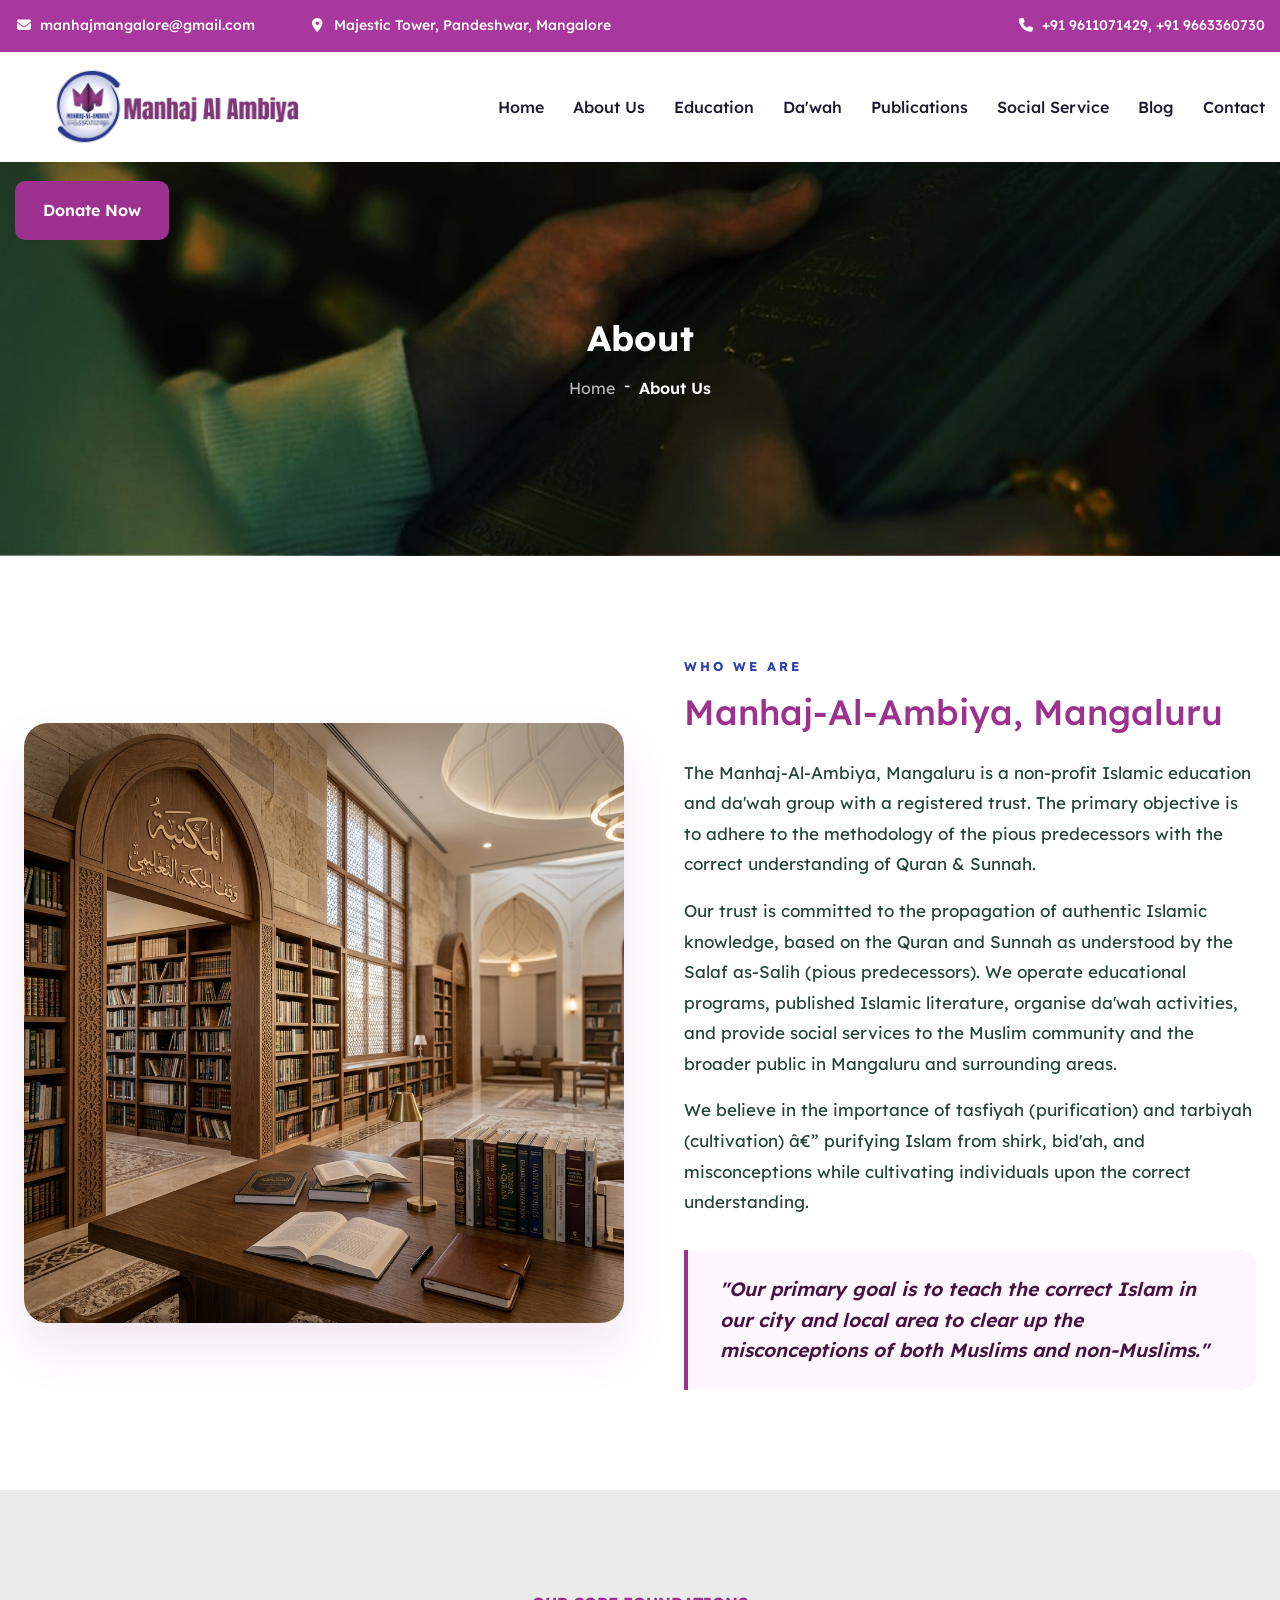
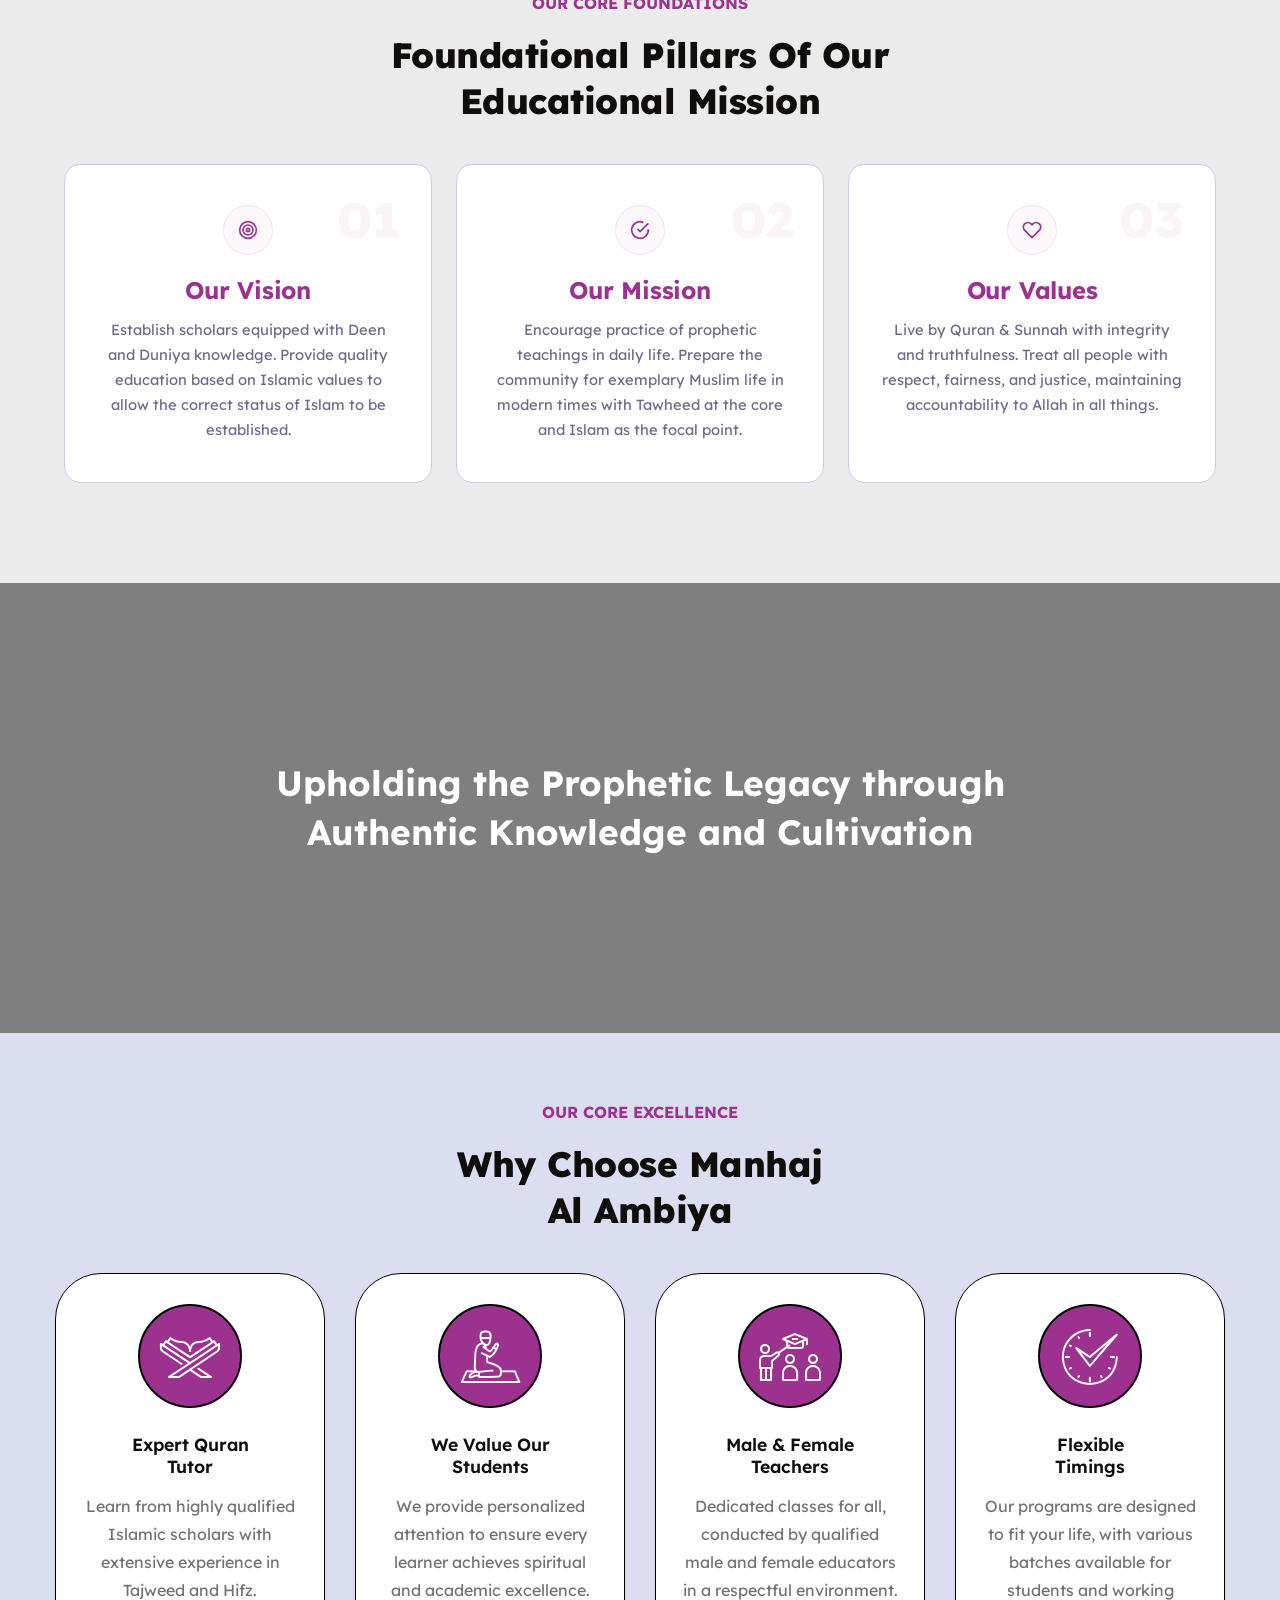
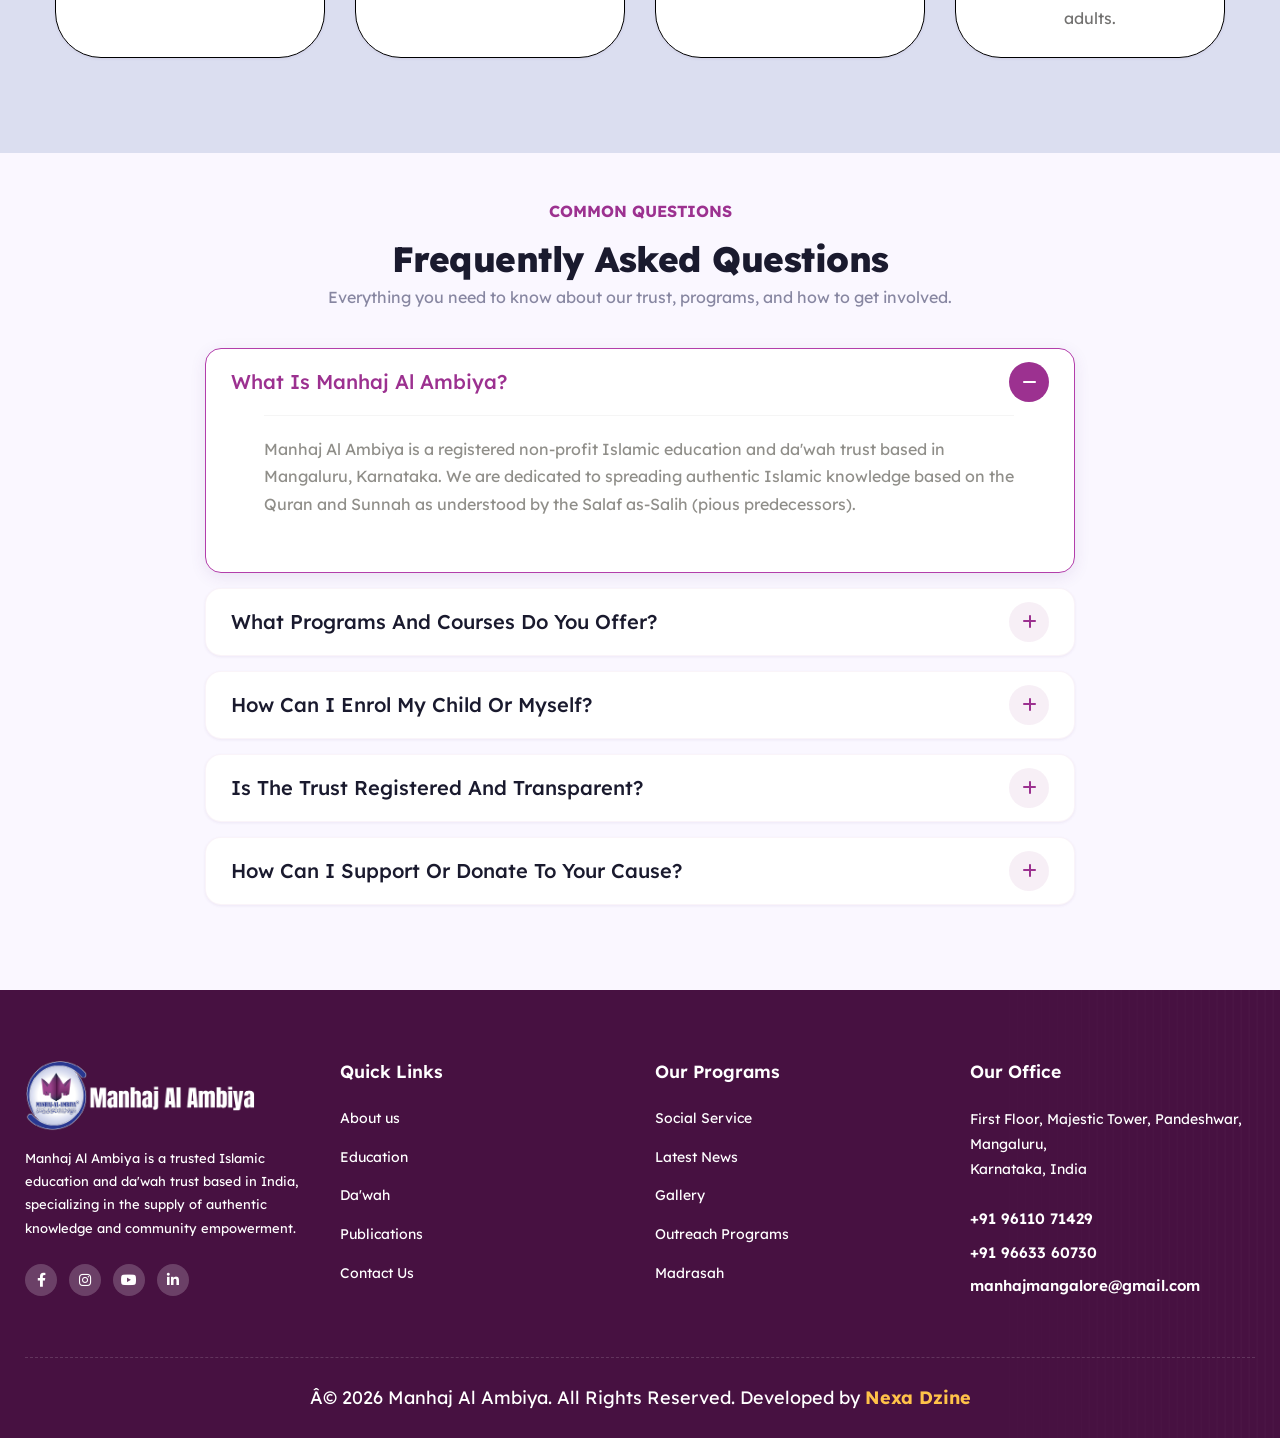
==== commit 3a806af1: "first commit" ====
--- a/about.html
+++ b/about.html
@@ -1,10 +1,10 @@
-<!DOCTYPE html>
+﻿<!DOCTYPE html>
 <html lang="en" dir="ltr">
 
 <head>
 	<meta charset="UTF-8">
-	<meta name="viewport" content="width=device-width, initial-scale=1.0">
-	<title>About Us — Manhaj Al Ambiya</title>
+	<meta name="viewport" content="width=device-width, initial-scale=1.0, maximum-scale=5.0, user-scalable=yes">
+	<title>About Us â€” Manhaj Al Ambiya</title>
 	<meta name="description"
 		content="Learn about our mission, vision, and values as a da'wah organisation in Mangaluru followings the pious predecessors.">
 	<link href="assets/css/bootstrap.css" rel="stylesheet">
@@ -146,7 +146,7 @@
 						</div>
 
 						<!-- Content Column -->
-						<div class="fade-up" style="flex: 1; min-width: 320px; max-width: 650px;">
+						<div class="fade-up" style="flex: 1; min-width: 250px; max-width: 650px;">
 							<div style="margin-bottom:24px;">
 								<span class="section__label">Who We Are</span>
 								<h2 class="section__heading" style="margin-top:8px;">Manhaj-Al-Ambiya, Mangaluru</h2>
@@ -161,7 +161,7 @@
 								literature, organise da'wah activities, and provide social services to the Muslim
 								community and the broader public in Mangaluru and surrounding areas.</p>
 							<p style="font-size: 17px; line-height: 1.8;">We believe in the importance of tasfiyah
-								(purification) and tarbiyah (cultivation) — purifying Islam from shirk, bid'ah, and
+								(purification) and tarbiyah (cultivation) â€” purifying Islam from shirk, bid'ah, and
 								misconceptions while cultivating individuals upon the correct understanding.</p>
 
 							<blockquote
@@ -235,7 +235,7 @@
 			</section>
 
 
-			<!-- SECTION 5 — WHY CHOOSE US (Institute One) -->
+			<!-- SECTION 5 â€” WHY CHOOSE US (Institute One) -->
 			<section class="institute-one" id="why-us">
 				<div class="auto-container">
 					<!-- Sec Title -->
@@ -465,7 +465,7 @@
 				<div class="footer-bottom-ref">
 					<!-- Copyright -->
 					<div class="copyright-ref mb-3 mb-md-0">
-						© 2026 Manhaj Al Ambiya. All Rights Reserved. Developed by <a href="https://wa.link/jpp1mq"
+						Â© 2026 Manhaj Al Ambiya. All Rights Reserved. Developed by <a href="https://wa.link/jpp1mq"
 							target="_blank">Nexa Dzine</a>
 					</div>
 				</div>
@@ -521,3 +521,4 @@
 </body>
 
 </html>
+
--- a/assets/css/responsive.css
+++ b/assets/css/responsive.css
@@ -1217,25 +1217,163 @@
   .donation-counter-wrapp {
     display: flex !important;
     flex-wrap: wrap !important;
-    gap: 10px !important;
+    /* gap: 5px !important; */
   }
 
   .donation-counter-wrapp .counter-box {
-    width: 48% !important;
-    flex: 0 0 48% !important;
-    max-width: 48% !important;
+    width: 100% !important;
+    flex: 0 0 50% !important;
+    max-width: 40% !important;
     margin: 0 !important;
     position: relative !important;
   }
 
 .gallery-block_two-image img{
-	margin-top:130px;
+	margin-top:100px;
 }
 .modern-footer-ref .col-lg-3 {
 		flex: 0 0 100%;
 		max-width: 100%;
 		margin-bottom: 10px;
 	}
+.experiance-one {
+  padding: 50px 0px 30px 0px !important;
+}
+.sec-title_heading {
+	font-size: 24px !important;
+	font-weight: 600 !important;
+}
+/* .sec-title_title {
+	font-size: 14px !important;
+	font-weight: 400 !important;
+} */
+.card-title-block {
+	font-size: 24px !important;
+	font-weight: 600 !important;
+	line-height: 0.7 !important;
+}
+.about-two {
+  position: relative;
+  padding: 40px 0px 30px !important;
+}
+.sec-title-two_heading {
+	font-size: 24px !important;
+	font-weight: 600 !important;
+}
+.about-two_content-outer {
+  padding-left: 0px !important;
+}
+.institute-one {
+	  padding: 40px 0px 30px !important;
+}
+counter-box .box-number {
+	height: 120px !important;
+	width: 120px !important;
+}
+  .gallery-two {
+    margin-top: -50px !important;
+  }
+  .learning-one {
+	padding: 40px 0px 30px !important;
+  }
+  .cta_wrapper {
+    display: flex !important;
+    align-items: center;
+    gap: 10px;
+    flex-wrap: wrap;
+}
+.learning-one_button .theme-btn{
+	padding: 10px 20px !important;
+}
+.learning-one_counter-count{
+	font-size: 24px !important;
+	margin-bottom: -10px !important;
+	margin-top: 20px;
+}
+.learning-img-container {
+	margin-right: 10px !important;
+  }
+  .sec-title_text {
+	width: 100% !important;
+	max-width: 300px !important;
+  }
+  .news-four {
+	padding: 40px 0px 30px !important;
+  }
+  .edu-program{
+	padding: 40px 0 0 0 !important;
+  }
+.img-column{
+	height: 250px !important;
+	width: auto !important;
+}
+#arabic-academy {
+	padding: 40px 0px 40px !important;
+}
+#quran-tajweed {
+	padding: 40px 0px 40px !important;
+}
+#madrasah {
+	padding: 40px 0px 40px !important;
+}
+#teen-series {
+	padding: 40px 0px 40px !important;
+}
+#pre-school {
+	padding: 40px 0px 40px !important;
+}
+.dawa-section {
+	padding: 40px 0px 40px !important;
+}
+#tasfiyah{
+	padding: 10px 0px 40px !important;
+}
+#workshops{
+	padding: 40px 0px 40px !important;
+}
+#library{
+	padding: 40px 0px 40px !important;
+}
+#studio {
+	padding: 40px 0px 10px !important;
+}
+#radio{
+	padding: 40px 0px 20px !important;
+}
+#quran-printing{
+	padding: 10px 0px 40px !important;
+}
+#books{
+	padding: 40px 0px 40px !important;
+}
+#pamphlets-muslims{
+	padding: 40px 0px 40px !important;
+}
+#pamphlets-nonmuslims{
+	padding: 40px 0px 40px !important;
+}
+#education-support{
+	padding: 10px 0px 40px !important;
+}
+#medical-aid{
+	padding: 40px 0px 40px !important;
+}
+#ration{
+	padding: 40px 0px 40px !important;
+}
+#eid-kiswa{
+	padding: 40px 0px 40px !important;
+}
+#eid-kit{
+	padding: 40px 0px 40px !important;
+}
+#creativity{
+	padding: 40px 0px 40px !important;
+}
+.contact-card-map{
+	height: 250px !important;
+	width: 100% !important;
+}
 
 
 }
@@ -1454,6 +1592,11 @@
 		position: relative;
 		margin-bottom: var(--margin-bottom-25);
 	}
+
+	.card-title-block {
+	font-size: 22px !important;
+	font-weight: 600 !important;
+}
 
 }
 
@@ -1601,7 +1744,8 @@
 	}
 
 	.page-title {
-		padding: 80px 0px 80px;
+		padding: 40px 0px 40px;
+		min-height: 250px !important;
 	}
 
 	.faq-one_accordian-column .accordian-outer{
@@ -2531,3 +2675,81 @@
 	}
 	
 }
+
+/* Extra Mobile Responsiveness Fixes */
+@media only screen and (max-width: 991px) {
+    .learning-one_image {
+        margin-top: 30px;
+    }
+    .cta_wrapper {
+        justify-content: flex-start;
+    }
+}
+
+@media only screen and (max-width: 767px) {
+    .slider-five_heading {
+        font-size: 36px !important;
+        line-height: 46px !important;
+    }
+    .slider-five_text {
+        font-size: 16px !important;
+        line-height: 26px !important;
+    }
+    .cta-four_title .text-arabic {
+        font-size: 1.6rem !important;
+    }
+    .cta-four_title span:not(.text-arabic) {
+        font-size: 1.1rem !important;
+    }
+    .sec-title_heading {
+        font-size: 28px !important;
+        line-height: 38px !important;
+    }
+    .sec-title-two_heading {
+        font-size: 28px !important;
+        line-height: 38px !important;
+    }
+    .experiance-block_one-inner, .institute-block_one-inner, .news-block_five-inner {
+        margin-bottom: 20px;
+    }
+    .learning-one_counter-count {
+        font-size: 28px !important;
+    }
+    .cta_wrapper {
+        justify-content: center;
+        text-align: center;
+    }
+    .learning-img-container {
+        margin-top: 30px;
+    }
+    .header-top_list-two, .header-top_list {
+        display: flex;
+        flex-direction: column;
+        align-items: center;
+        text-align: center;
+    }
+    .header-top_list li, .header-top_list-two li {
+        margin-bottom: 5px;
+    }
+}
+
+@media only screen and (max-width: 480px) {
+    .slider-five_heading {
+        font-size: 28px !important;
+        line-height: 38px !important;
+    }
+    .slider-five_text {
+        font-size: 15px !important;
+        line-height: 24px !important;
+    }
+    .cta-four_title .text-arabic {
+        font-size: 1.4rem !important;
+    }
+    .cta-four_title span:not(.text-arabic) {
+        font-size: 1rem !important;
+    }
+    .sec-title_heading, .sec-title-two_heading {
+        font-size: 24px !important;
+        line-height: 34px !important;
+    }
+}
--- a/styles.css
+++ b/styles.css
@@ -119,7 +119,7 @@
 }
 
 h1 { font-size: clamp(2.2rem, 5vw, 3.5rem) !important; }
-h2 { font-size: clamp(1.6rem, 3.5vw, 2.2rem) !important; font-weight: 600; }
+h2 { font-size: clamp(1.3rem, 3.5vw, 2.2rem) !important; font-weight: 500; }
 h3 { font-family: var(--font-body); font-size: clamp(1.1rem, 2vw, 1.5rem) !important; font-weight: 600; }
 h4 { font-family: var(--font-body); font-size: 1.1rem !important; font-weight: 600; }
 
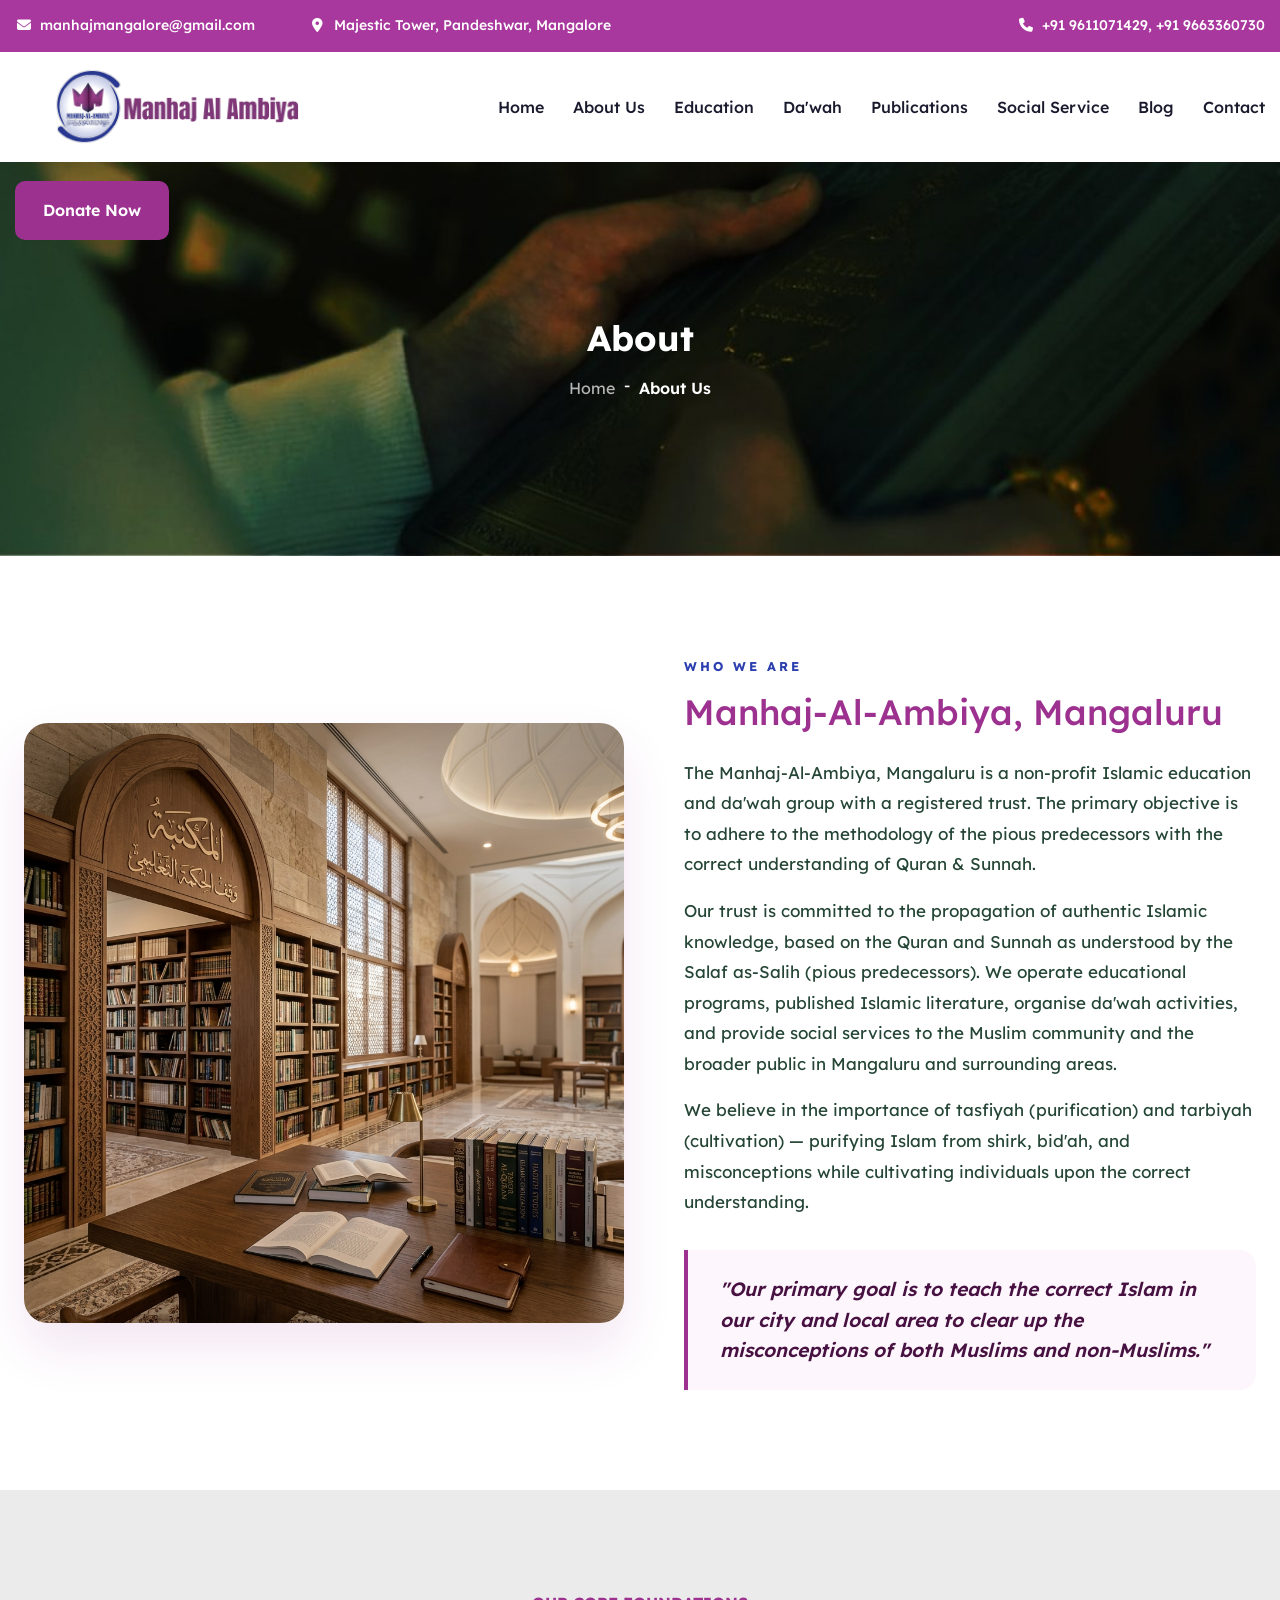
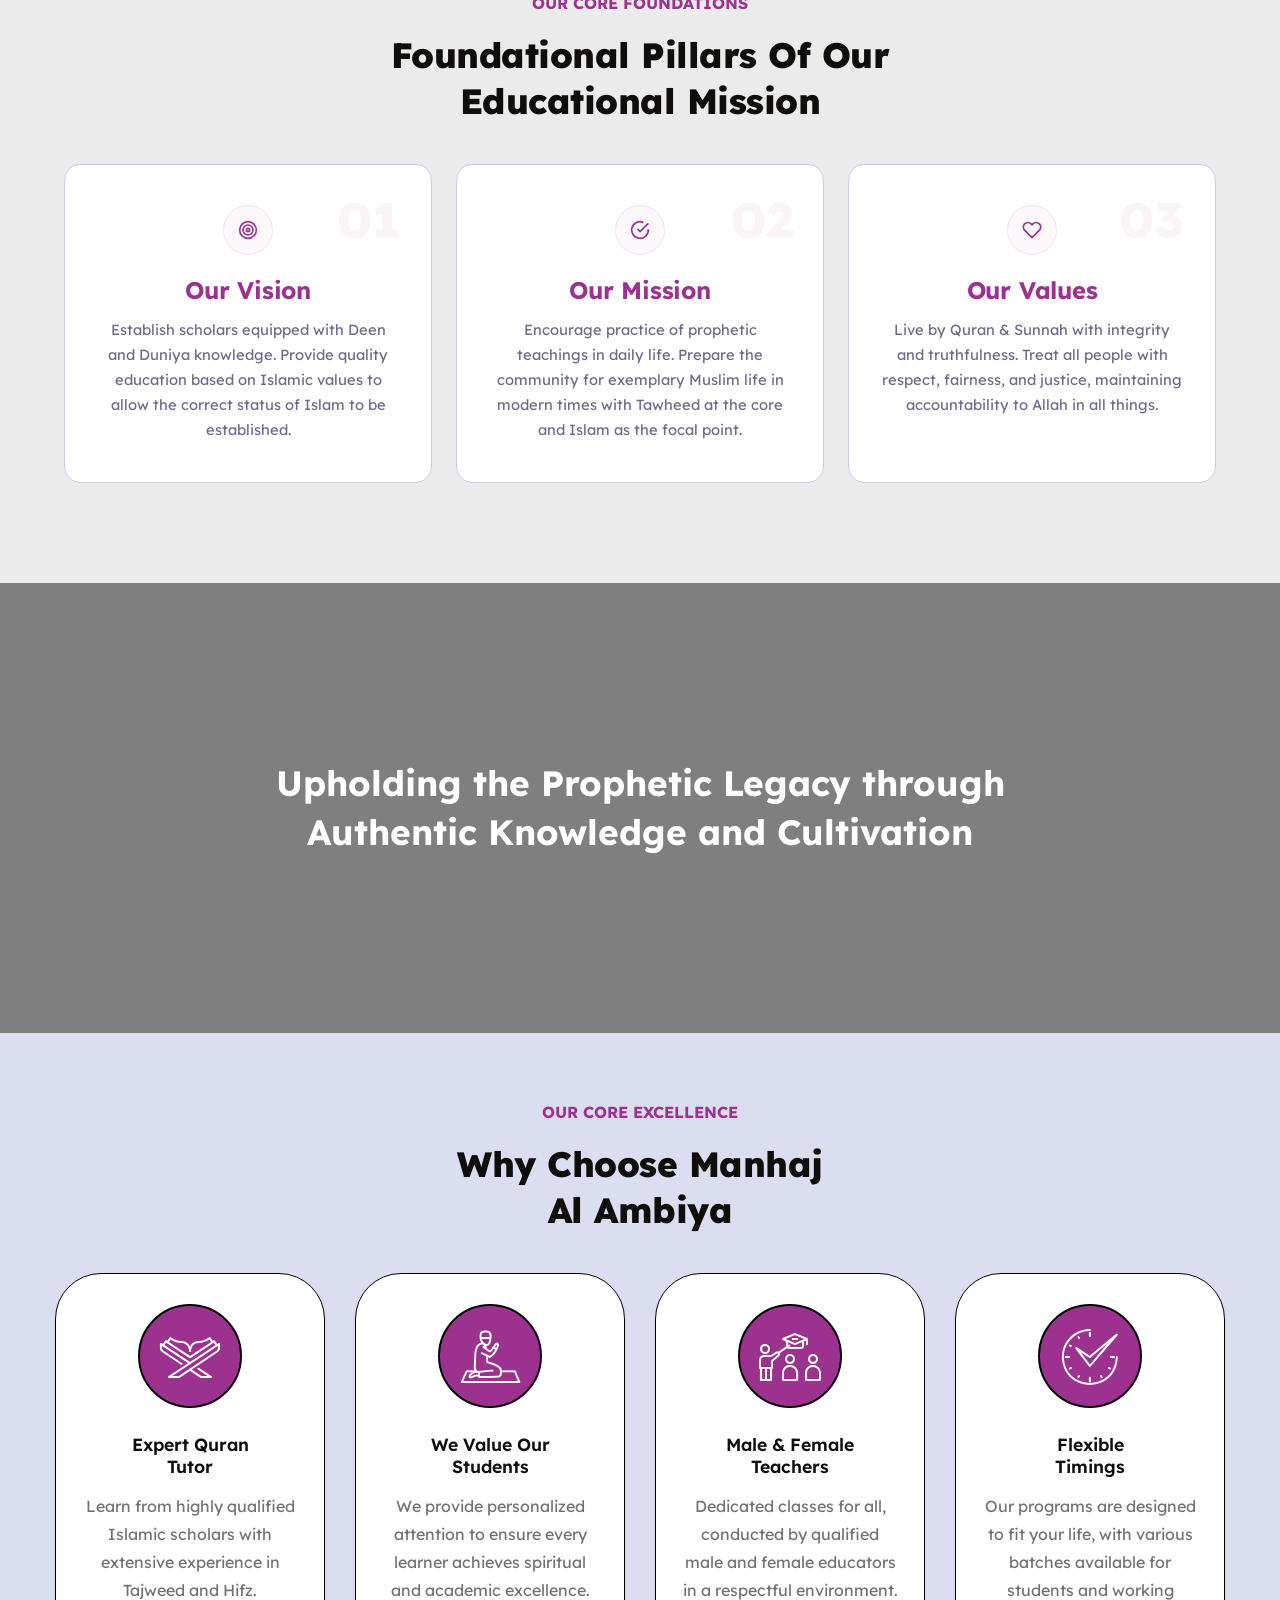
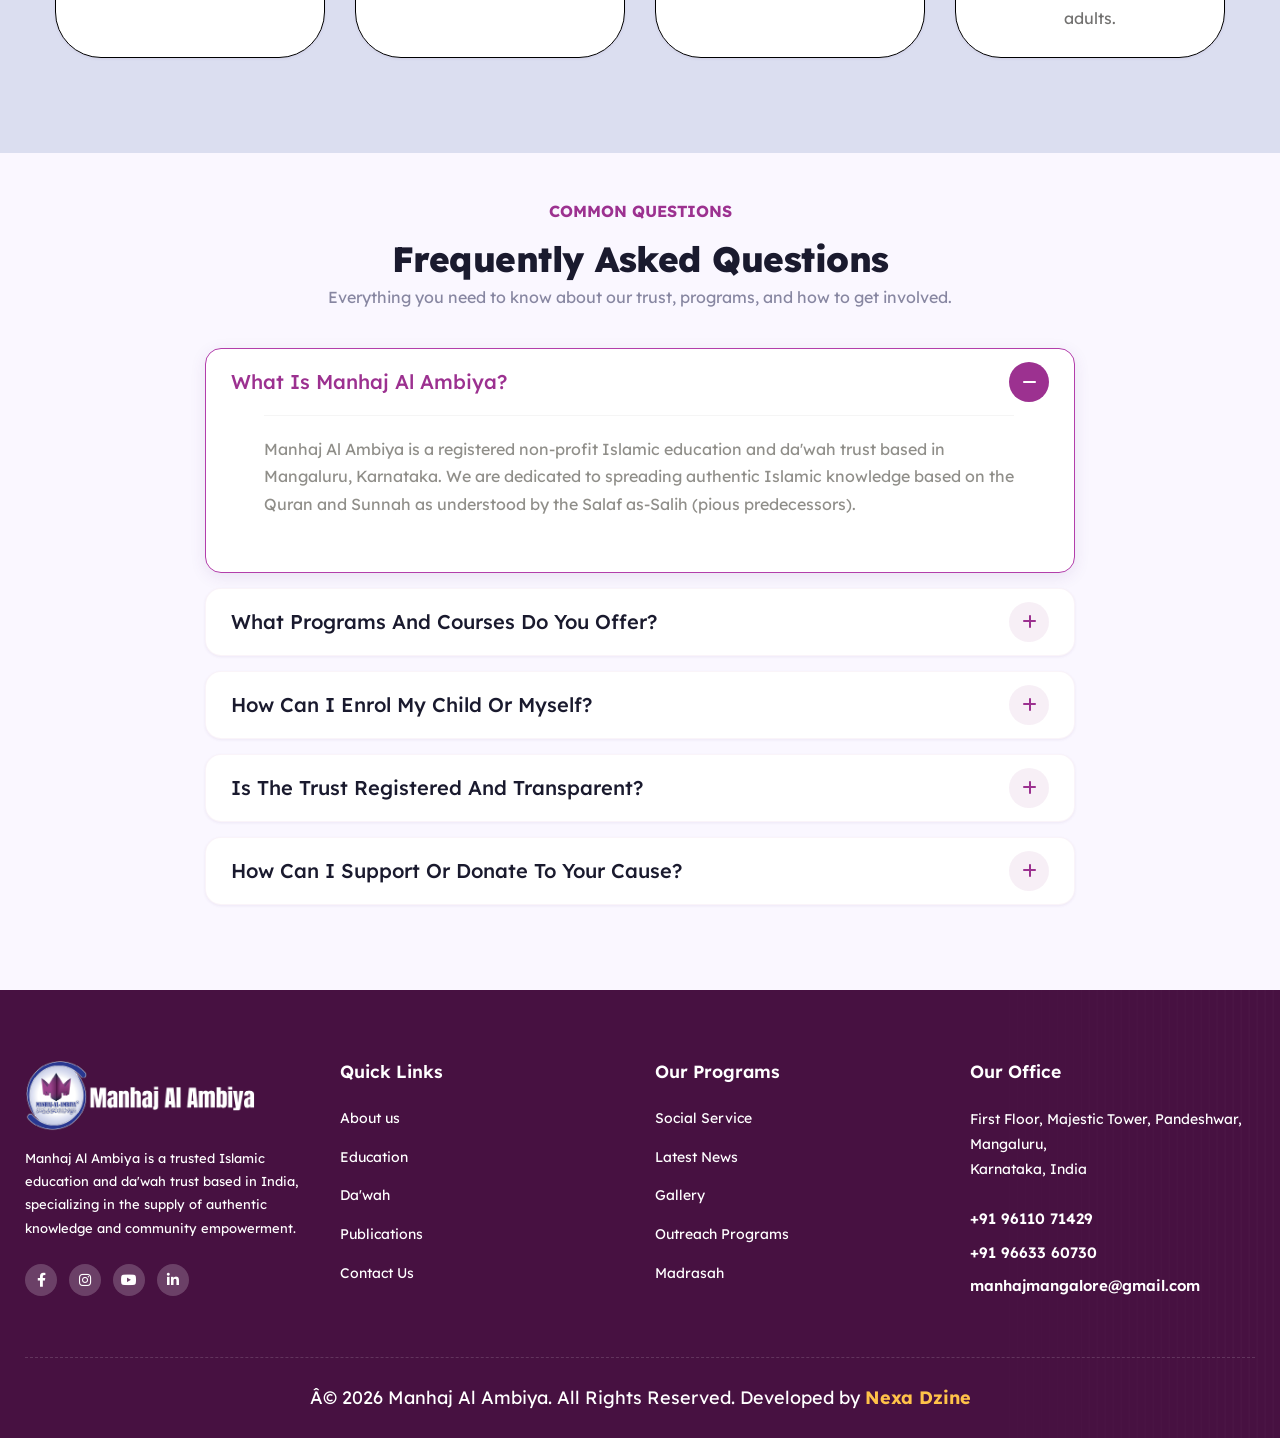
==== commit 9d2836e8: "second" ====
--- a/about.html
+++ b/about.html
@@ -1,4 +1,4 @@
-﻿<!DOCTYPE html>
+<!DOCTYPE html>
 <html lang="en" dir="ltr">
 
 <head>
@@ -8,11 +8,11 @@
 	<meta name="description"
 		content="Learn about our mission, vision, and values as a da'wah organisation in Mangaluru followings the pious predecessors.">
 	<link href="assets/css/bootstrap.css" rel="stylesheet">
-	<link rel="stylesheet" href="assets/css/style.css">
-	<link href="assets/css/responsive.css" rel="stylesheet">
+	<link rel="stylesheet" href="assets/css/style.css?v=2">
+	<link href="assets/css/responsive.css?v=2" rel="stylesheet">
 	<link href="https://fonts.googleapis.com/css2?family=Lexend:wght@300;400;500;600;700;800;900&display=swap"
 		rel="stylesheet">
-	<link rel="stylesheet" href="styles.css">
+	<link rel="stylesheet" href="styles.css?v=2">
 </head>
 
 <body>
@@ -131,7 +131,7 @@
 			<!-- End Page Title -->
 
 			<!-- Who We Are -->
-			<section class="section">
+				<section class="section">
 				<div class="container" style="max-width: 1400px;">
 					<div
 						style="display: flex; align-items: center; gap: 60px; justify-content: center; flex-wrap: wrap;">
@@ -146,7 +146,7 @@
 						</div>
 
 						<!-- Content Column -->
-						<div class="fade-up" style="flex: 1; min-width: 250px; max-width: 650px;">
+						<div class="fade-up" style="flex: 1; min-width: 320px; max-width: 650px;">
 							<div style="margin-bottom:24px;">
 								<span class="section__label">Who We Are</span>
 								<h2 class="section__heading" style="margin-top:8px;">Manhaj-Al-Ambiya, Mangaluru</h2>
@@ -161,7 +161,7 @@
 								literature, organise da'wah activities, and provide social services to the Muslim
 								community and the broader public in Mangaluru and surrounding areas.</p>
 							<p style="font-size: 17px; line-height: 1.8;">We believe in the importance of tasfiyah
-								(purification) and tarbiyah (cultivation) â€” purifying Islam from shirk, bid'ah, and
+								(purification) and tarbiyah (cultivation) — purifying Islam from shirk, bid'ah, and
 								misconceptions while cultivating individuals upon the correct understanding.</p>
 
 							<blockquote
--- a/assets/css/style.css
+++ b/assets/css/style.css
@@ -7743,16 +7743,25 @@
 
 .learning-one{
 	position:relative;
-	padding:110px 0px 80px;
+	padding:80px 0px;
+	min-height: 680px;
+	display: flex;
+	align-items: center;
 	background-color: #ebebeb;
+}
+
+.learning-one .auto-container{
+	max-width: 1550px;
 }
 
 .learning-one .sec-title_heading{
 	margin-top: 15px;
 	font-size: 40px;
-	line-height: 1.2;
+	line-height: 1.3;
 	color: #0F0E0B;
 	font-family: 'Lexend', sans-serif;
+	width: 100%;
+	max-width: 700px;
 }
 
 .learning-one .column{
@@ -7766,6 +7775,7 @@
 	top:0px;
 	right:0px;
 	bottom:0px;
+	background-color: #ebebeb;
 	background-size:cover;
 }
 
@@ -7828,10 +7838,11 @@
 
 .learning-one_image{
 	position:relative;
+	width: 100%;
+	margin-left: 0;
 	border-radius:45px;
 	display:block;
 	overflow:hidden;
-	margin-left:20px;
 	border:10px solid var(--white-color);
 }
 
--- a/assets/css/responsive.css
+++ b/assets/css/responsive.css
@@ -1,4 +1,5 @@
 /* Al-Quran Online Business HTML-5 Template */
+html, body { overflow-x: hidden; width: 100%; max-width: 100vw; }
 
 @media only screen and (max-width: 2770px){
 	
@@ -419,6 +420,10 @@
 
 	.cta-two .inner-container{
 		padding: 40px 25px 40px;
+	}
+
+	.header-top{
+		display:none;
 	}
 
 	.header-top_list-two{
@@ -2273,6 +2278,7 @@
 	
 	.about-two_image-column{
 		order:2;
+		text-align: center;
 	}
 	
 }
@@ -2671,85 +2677,255 @@
 	
 	.total-experiance_box-inner {
 		font-size: 26px;
+	
+	
+	
+	.slider-five_heading {
+		font-size: 34px;
+		line-height: 44px;
+	}
+	
+	.main-header.header-style-five .outer-box::before,
+	.sec-title-two_heading br,
+	.slider-five_vector-2,
+	.slider-five_text br{
+		display:none;
+	}
+	
+	.slider-five_text {
+		font-size: 16px;
+		line-height: 28px;
+	}
+	
+	.cta-two.style-three .cta-two_heading {
+		font-size: 22px;
+	}
+	
+	.main-header.header-style-five{
+		background-color: #ffffff;
+	}
+	
+	.slider-six_heading{
+		margin-right:0px;
+	}
+	
+	.slider-six_audio-player .volume-control input{
+		margin-left:0px;
+		width: 100%;
+	}
+	
+	
+}
+
+@media only screen and (max-width: 479px) {
+	
+	.slider-four_heading {
+		font-size: 30px;
 		line-height: 40px;
 	}
 	
-}
-
-/* Extra Mobile Responsiveness Fixes */
+	.slider-four_text{
+		font-size:16px;
+		line-height:26px;
+	}
+	
+	.slider-four_shape,
+	.slider-four_arrow,
+	.slider-four_quran{
+		display:none;
+	}
+	
+	.sec-title.style-two .sec-title_heading{
+		font-size:28px;
+		line-height:38px;
+	}
+	
+	.learning-one_counter-count{
+		font-size:40px;
+	}
+	
+	.learning-one_counter-text{
+		font-size:18px;
+	}
+	
+	.course-block_three-author strong{
+		font-size:14px;
+	}
+	
+	.course-block_three-price{
+		font-size:11px;
+	}
+	
+	.testimonial-block_three-inner{
+		padding:30px 20px;
+	}
+	
+	.testimonial-block_three-rating{
+		margin-top:25px;
+	}
+	
+	.testimonial-block_three-heading{
+		font-size:20px;
+		margin-top:25px;
+	}
+	
+	.testimonial-block_three-text{
+		font-size: 16px;
+		line-height: 30px;
+		margin-top:10px;
+	}
+	
+	.news-block_four-author{
+		font-size:13px;
+	}
+	
+	.news-block_four-more{
+		font-size:12px;
+		padding:11px 18px;
+	}
+	
+	.main-header.header-style-four .outer-box::before{
+		left:-20px;
+	}
+	
+	
+	
+	
+	
+	
+	
+	
+	.sec-title-two_title i{
+		display:none;
+	}
+	
+	h2 {
+		line-height: 34px;
+		font-size: var(--font-24);
+	}
+	
+	.experiance-block_three-inner,
+	.experiance-block_two-inner,
+	.experiance-block_one-inner{
+		padding:25px 25px;
+		border-radius:20px;
+	}
+	
+	.experiance-block_one-years {
+		font-size: 24px;
+		line-height: 34px;
+	}
+	
+	.experiance-block_two-studeents span {
+		font-size: 28px;
+	}
+	
+	
+	
+	
+	
+	
+	
+	
+	
+	.slider-six_heading {
+		font-size: 30px;
+		line-height: 40px;
+		margin-bottom:20px;
+	}
+	
+	.slider-six_text{
+		padding-left:0px;
+	}
+	
+	.offer-block_two-inner{
+		overflow:hidden;
+		border-radius:30px 30px 25px 25px;
+	}
+	
+	.news-block_five {
+		margin-bottom: 30px;
+	}
+	
+	.news-block_five-inner{
+		overflow:hidden;
+		border-radius:10px 10px;
+	}
+	
+	.cta-five_title br,
+	.slider-six_courses,
+	.slider-six_text span,
+	.offer-block_two-image::before,
+	.news-block_five-image::after,
+	.main-header.header-style-six .search-box-btn{
+		display:none;
+	}
+	
+	.slider-six_audio-player .title-outer .title{
+		font-size:16px;
+		padding:15px 30px;
+	}
+	
+	.cta-five_title {
+		font-size: 22px;
+	}
+	
+	.total-experiance_box-inner {
+		font-size: 26px;
+		line-height: 40px;
+	}
+	
+}
+
+/* /* Extra Mobile Responsiveness Fixes */
 @media only screen and (max-width: 991px) {
-    .learning-one_image {
-        margin-top: 30px;
+    .learning-one_image { margin-top: 40px; }
+    .cta_wrapper { justify-content: center; text-align: center; gap: 20px; }
+    .learning-one { min-height: auto !important; padding: 60px 0 !important; }
+    .learning-one .sec-title_heading, 
+    .learning-one .sec-title_text { max-width: 100% !important; }
+    .learning-one_counter-count { font-size: 30px !important; }
+    .learning-one_counter-text { font-size: 14px !important; }
+    .slider-five_heading { font-size: 42px !important; line-height: 52px !important; }
+    .slider-five_text { font-size: 18px !important; line-height: 28px !important; }
+    .cta-four_title .text-arabic { font-size: 1.8rem !important; }
+    .cta-four_title span:not(.text-arabic) { font-size: 1.2rem !important; }
+    .sec-title_heading, .sec-title-two_heading { font-size: 32px !important; line-height: 42px !important; }
+    .experiance-block_one-inner, .institute-block_one-inner, .news-block_five-inner { padding: 25px !important; margin-bottom: 20px; }
+}
+.parallax-section::before {
+    content: '';
+    position: absolute;
+    inset: 0;
+    background: rgba(30, 10, 30, 0.7);
+}
+.parallax-section .auto-container {
+    position: relative;
+    z-index: 2;
+}
+.parallax-heading {
+    color: #ffffff;
+    font-size: 42px;
+    line-height: 1.3;
+    font-weight: 700;
+}
+@media only screen and (max-width: 991px) {
+    .parallax-section {
+        background-attachment: scroll; /* Better performance on mobile */
+        padding: 80px 0;
     }
-    .cta_wrapper {
-        justify-content: flex-start;
+    .parallax-heading {
+        font-size: 32px;
     }
 }
-
 @media only screen and (max-width: 767px) {
-    .slider-five_heading {
-        font-size: 36px !important;
-        line-height: 46px !important;
+    .parallax-section {
+        padding: 60px 0;
     }
-    .slider-five_text {
-        font-size: 16px !important;
-        line-height: 26px !important;
+    .parallax-heading {
+        font-size: 26px;
     }
-    .cta-four_title .text-arabic {
-        font-size: 1.6rem !important;
-    }
-    .cta-four_title span:not(.text-arabic) {
-        font-size: 1.1rem !important;
-    }
-    .sec-title_heading {
-        font-size: 28px !important;
-        line-height: 38px !important;
-    }
-    .sec-title-two_heading {
-        font-size: 28px !important;
-        line-height: 38px !important;
-    }
-    .experiance-block_one-inner, .institute-block_one-inner, .news-block_five-inner {
-        margin-bottom: 20px;
-    }
-    .learning-one_counter-count {
-        font-size: 28px !important;
-    }
-    .cta_wrapper {
-        justify-content: center;
-        text-align: center;
-    }
-    .learning-img-container {
-        margin-top: 30px;
-    }
-    .header-top_list-two, .header-top_list {
-        display: flex;
-        flex-direction: column;
-        align-items: center;
-        text-align: center;
-    }
-    .header-top_list li, .header-top_list-two li {
-        margin-bottom: 5px;
-    }
-}
-
-@media only screen and (max-width: 480px) {
-    .slider-five_heading {
-        font-size: 28px !important;
-        line-height: 38px !important;
-    }
-    .slider-five_text {
-        font-size: 15px !important;
-        line-height: 24px !important;
-    }
-    .cta-four_title .text-arabic {
-        font-size: 1.4rem !important;
-    }
-    .cta-four_title span:not(.text-arabic) {
-        font-size: 1rem !important;
-    }
-    .sec-title_heading, .sec-title-two_heading {
-        font-size: 24px !important;
-        line-height: 34px !important;
-    }
-}
+}
+
+
+
--- a/styles.css
+++ b/styles.css
@@ -4041,83 +4041,198 @@
 /* ============================================================
    LEARNING ONE (FROM TEMPLATE)
    ============================================================ */
-.learning-one{
-	position:relative;
-	padding:110px 0px 80px;
-}
-.learning-one .sec-title_heading{
-	margin-top:0px;
-}
-.learning-one .column{
-	position:relative;
-	margin-bottom:30px;
-}
-.learning-one_bg{
-	position:absolute;
-	left:0px;
-	top:0px;
-	right:0px;
-	bottom:0px;
-	background-size:cover;
-}
-.learning-one .sec-title{
-	margin-bottom:30px;
-}
-.learning-one_button{
-	position:relative;
-}
-.learning-one_button .theme-btn{
-	position:relative;
-	font-size:14px;
-	padding:14px 42px;
-	border-radius:50px;
-}
-.learning-one_students{
-	position:relative;
-	padding-left:145px;
-	margin-top:50px;
-	min-height:117px;
-}
-.learning-one_students .students-icon{
-	position:absolute;
-	left:0px;
-	top:0px;
-	width:117px;
-	height:117px;
-	line-height:117px;
-	border-radius:150px;
-	text-align:center;
-	font-size:60px;
-	color:var(--color-fifteen);
-	background-color:var(--white-color);
-	font-family: "flaticon_afbd3404a2e1104832d0";
-}
-.learning-one_counter-count{
-	position:relative;
-	font-size:64px;
-	line-height:1em;
-	color:var(--main-color);
-	font-family: "Abril Fatface", serif;
-}
-.learning-one_counter-text{
-	position:relative;
-	font-size:24px;
-	font-weight:500;
-	color:var(--color-fifteen);
-}
-.learning-one_image{
-	position:relative;
-	border-radius:45px;
-	display:block;
-	overflow:hidden;
-	margin-left:20px;
-	border:10px solid var(--white-color);
-}
-.learning-one_image img{
-	position:relative;
-	width:100%;
-	display:block;
-}
+/* ============================================================
+   LEARNING ONE (ADMISSION SECTION)
+   ============================================================ */
+.learning-one {
+	position: relative;
+	padding: 100px 0px 80px;
+	background-color: #ffffff !important;
+	overflow: hidden;
+  /* margin-top: -720px !important; */
+  min-height: 1200px !important;
+ 
+}
+
+@media (max-width: 991.98px) {
+
+.learning-one {
+   min-height: 2300px !important;
+   margin-top: -1000px;
+
+}
+#gallery{
+  margin-top: 500px;
+}
+#upi{
+  align-items: center;
+  place-items: center;
+}
+
+}
+
+.learning-one .sec-title_heading {
+	margin-top: 0px;
+	font-weight: 800;
+	font-size: 44px;
+	line-height: 1.2em;
+	color: #1a1a1a;
+	margin-bottom: 25px;
+}
+
+.learning-one .sec-title_title {
+	color: #9c3190;
+	font-weight: 700;
+	letter-spacing: 2px;
+	margin-bottom: 15px;
+	text-transform: uppercase;
+	font-size: 14px;
+}
+
+.learning-one .sec-title_text {
+	font-size: 16px;
+	line-height: 1.8;
+	color: #555555;
+	margin-bottom: 35px;
+}
+
+.cta_wrapper {
+	display: flex;
+	align-items: center;
+	gap: 40px;
+	flex-wrap: wrap;
+	margin-top: 30px;
+}
+
+.learning-one_button {
+	position: relative;
+}
+
+.learning-one_button .theme-btn {
+	position: relative;
+	font-size: 16px;
+	padding: 16px 45px;
+	border-radius: 12px;
+	font-weight: 600;
+	box-shadow: 0 10px 20px rgba(156, 49, 144, 0.2);
+}
+
+.learning-one_students {
+	position: relative;
+	display: flex;
+	align-items: center;
+	gap: 15px;
+	min-height: auto;
+}
+
+.learning-one_counter-count {
+	position: relative;
+	font-size: 54px;
+	line-height: 1em;
+	color: #9c3190;
+	font-weight: 800;
+	font-family: "Lexend", sans-serif;
+}
+
+.learning-one_counter-text {
+	position: relative;
+	font-size: 18px;
+	font-weight: 600;
+	color: #333333;
+	line-height: 1.2;
+}
+
+.learning-one_image {
+	position: relative;
+	border-radius: 40px;
+	display: block;
+	overflow: hidden;
+	margin-left: 30px;
+	border: none;
+	box-shadow: 0 25px 50px rgba(0,0,0,0.1);
+	transition: all 0.5s ease;
+}
+
+.learning-one_image:hover {
+	transform: translateY(-10px);
+	box-shadow: 0 35px 60px rgba(156, 49, 144, 0.15);
+}
+
+.learning-one_image img {
+	position: relative;
+	width: 100%;
+	display: block;
+	transition: transform 0.8s ease;
+}
+
+.learning-one_image:hover img {
+	transform: scale(1.05);
+}
+
+/* Responsive adjustments for Learning One */
+@media (max-width: 1199px) {
+	.learning-one .sec-title_heading {
+		font-size: 38px;
+	}
+	.learning-one_image {
+		margin-left: 0;
+	}
+}
+
+@media (max-width: 991px) {
+	.learning-one {
+		padding: 70px 0;
+		text-align: center;
+	}
+	.learning-one .sec-title_heading {
+		font-size: 34px;
+		max-width: 600px;
+		margin-left: auto;
+		margin-right: auto;
+	}
+	.learning-one .sec-title_text {
+		max-width: 650px;
+		margin-left: auto;
+		margin-right: auto;
+	}
+	.cta_wrapper {
+		justify-content: center !important;
+		gap: 30px;
+	}
+	.learning-one_image {
+		margin-top: 50px;
+		max-width: 550px;
+		margin-left: auto;
+		margin-right: auto;
+	}
+	.learning-one_students {
+		margin-top: 0;
+	}
+}
+
+@media (max-width: 575px) {
+	.learning-one {
+		padding: 50px 0;
+	}
+	.learning-one .sec-title_heading {
+		font-size: 28px;
+	}
+	.cta_wrapper {
+		flex-direction: column;
+		gap: 25px;
+	}
+	.learning-one_counter-count {
+		font-size: 42px;
+	}
+	.learning-one_counter-text {
+		font-size: 16px;
+	}
+	.learning-one_button .theme-btn {
+		width: 100%;
+		padding: 14px 30px;
+	}
+}
+
 
 /* ============================================================
    CTA FOUR (FROM TEMPLATE)
